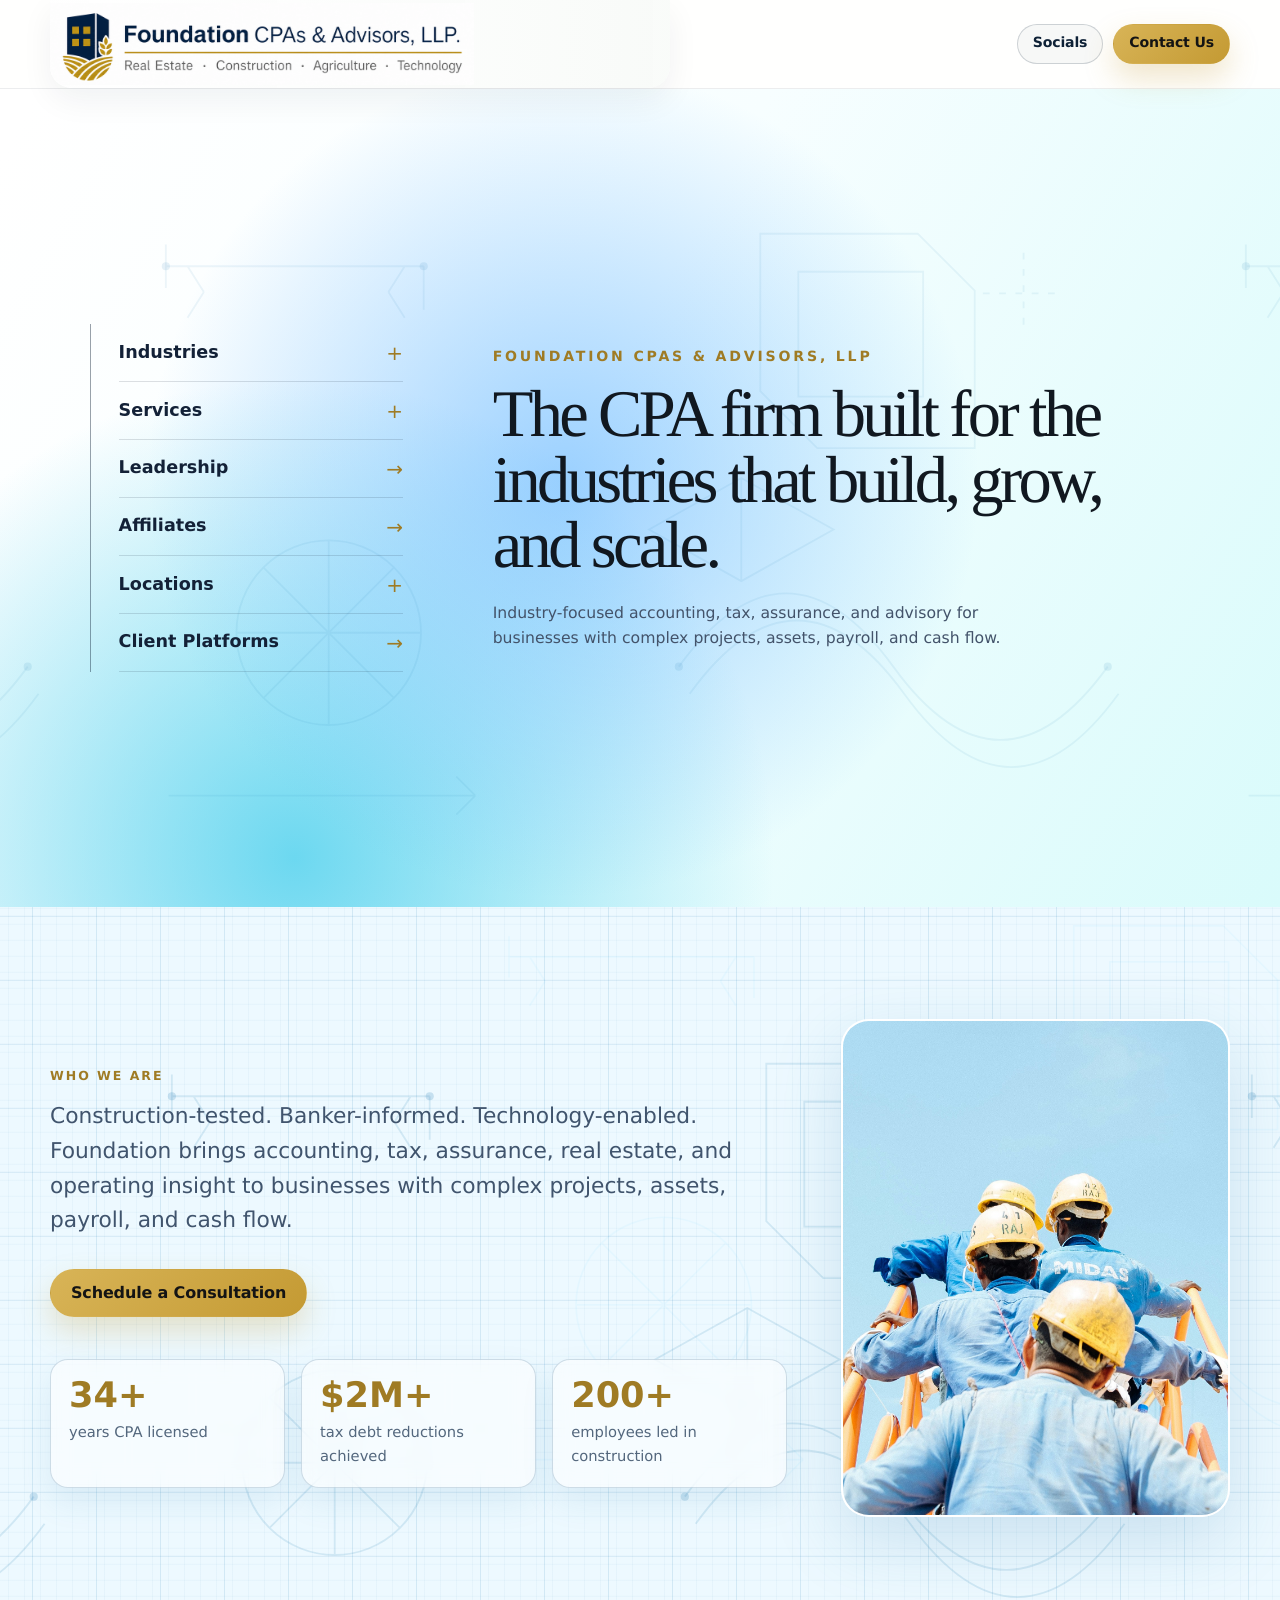
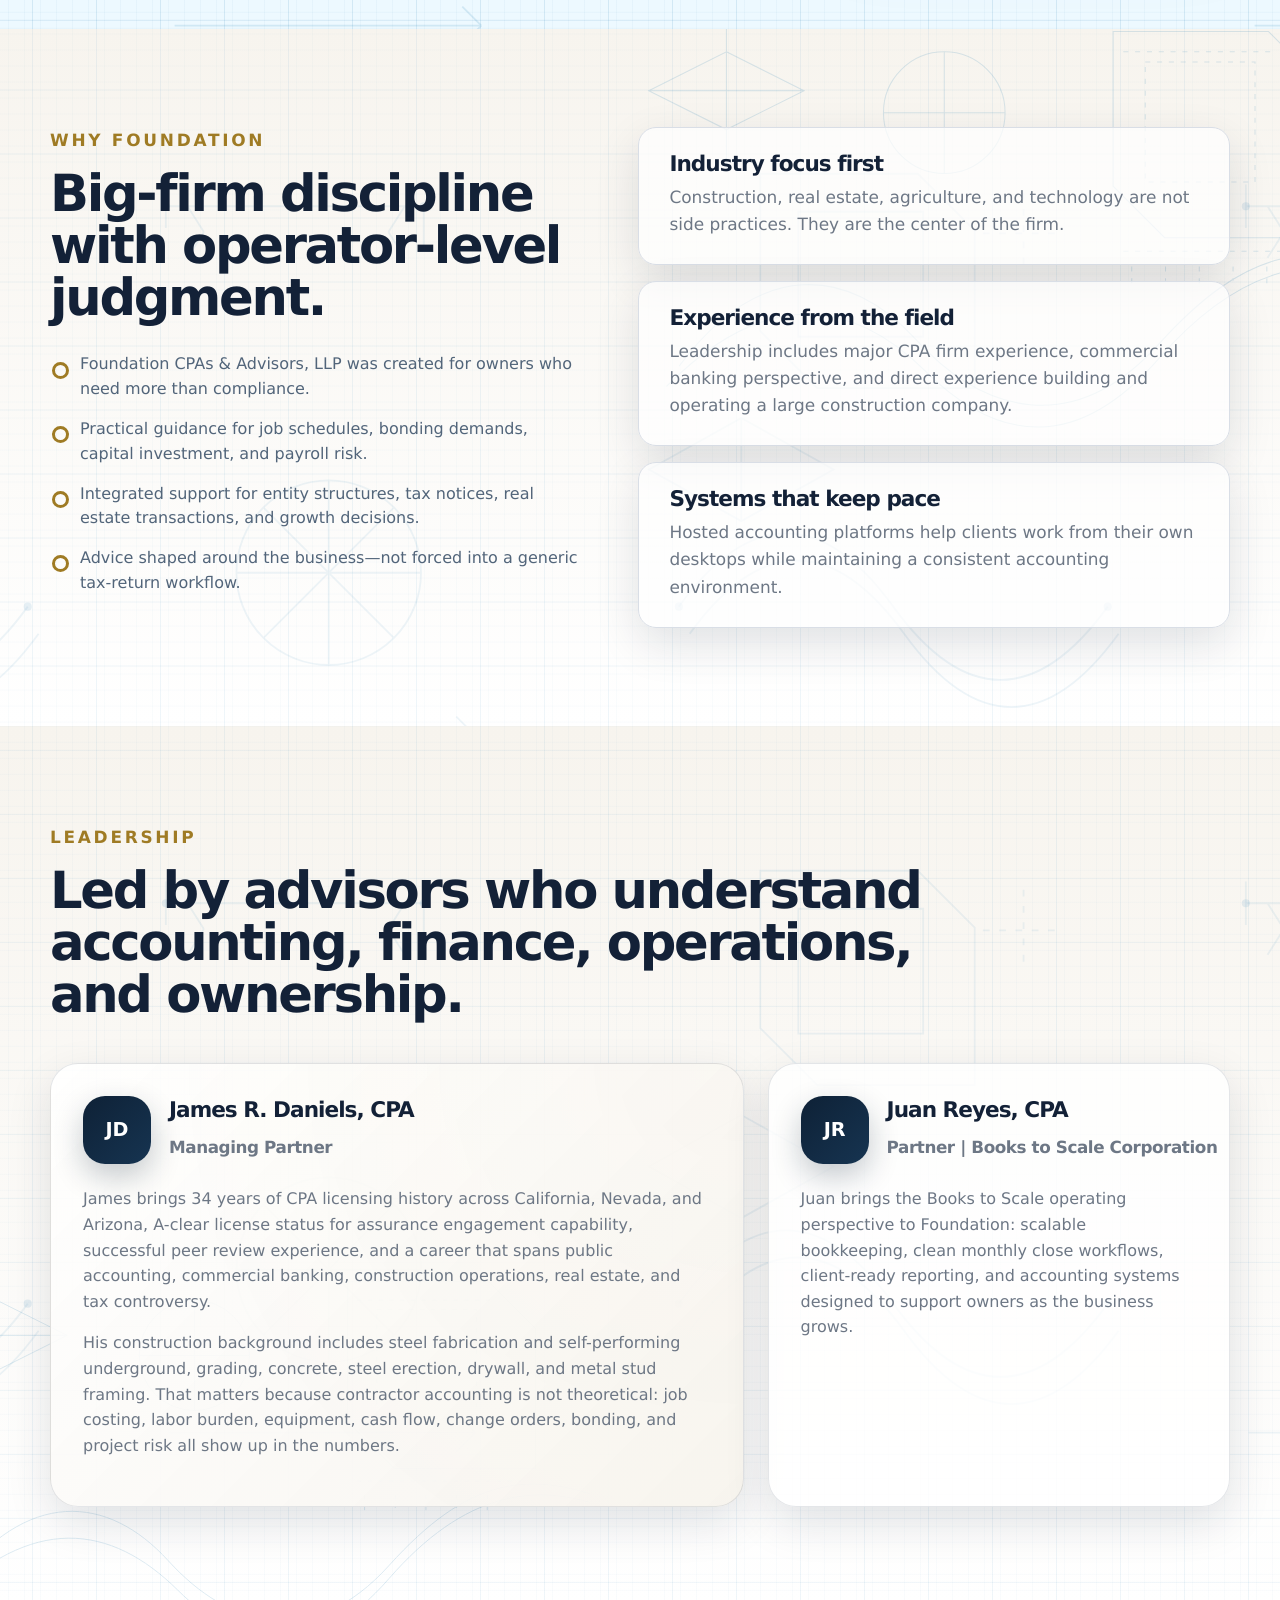
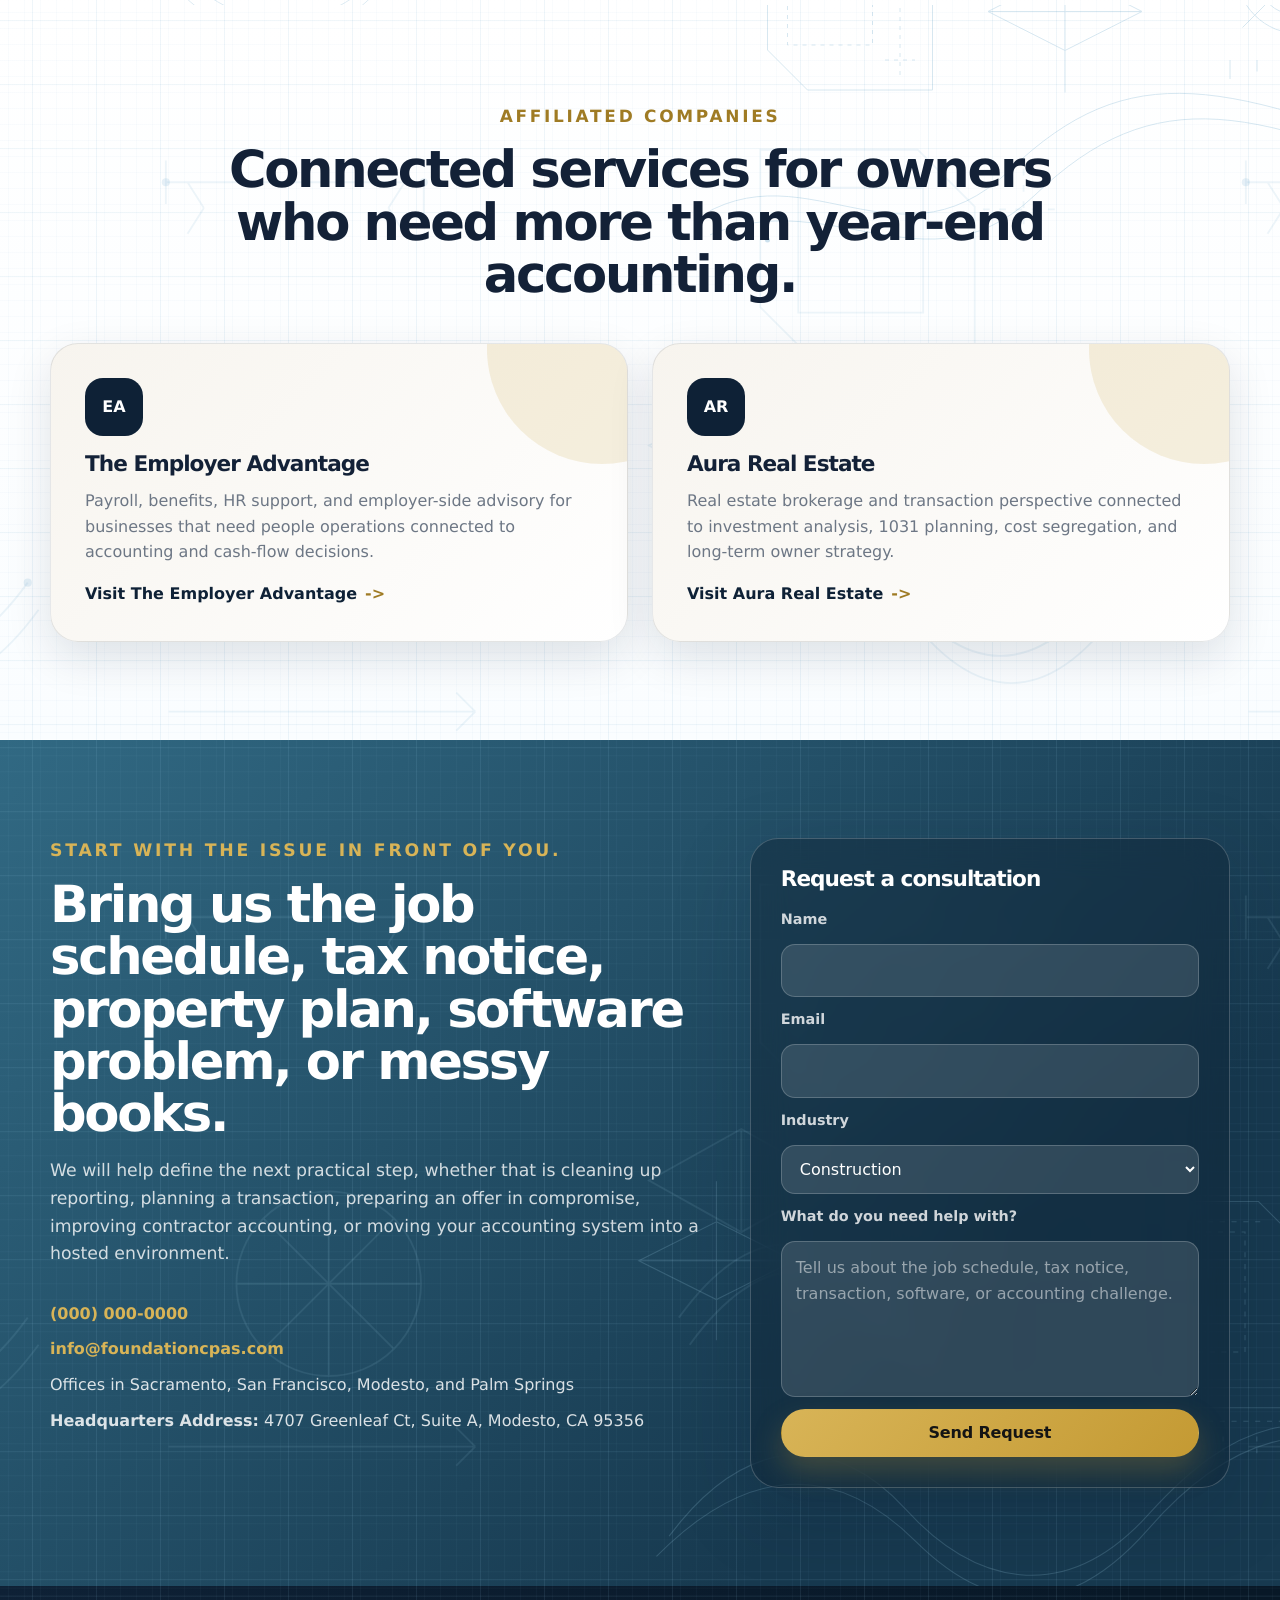
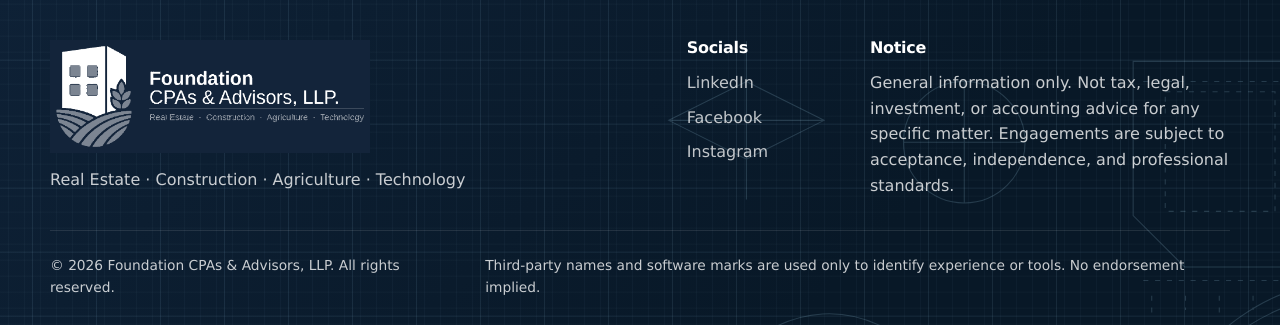
==== index.html @ adc41248 "Add files via upload" ====
<!doctype html>
<html lang="en">
<head>
  <meta charset="utf-8">
  <meta name="viewport" content="width=device-width, initial-scale=1">
  <title>Foundation CPAs &amp; Advisors, LLP | Construction, Real Estate, Agriculture &amp; Technology CPAs</title>
  <meta name="description" content="Foundation CPAs & Advisors, LLP is an industry-focused CPA and advisory firm serving construction contractors, real estate owners, agriculture businesses, and technology companies.">
  <meta name="theme-color" content="#0e2136">

  <meta property="og:title" content="Foundation CPAs & Advisors, LLP">
  <meta property="og:description" content="Industry-focused CPAs for builders, owners, growers, and innovators.">
  <meta property="og:type" content="website">
  <meta property="og:image" content="assets/images/og-foundation-cpas.jpg">
  <meta property="og:url" content="https://REPLACE-WITH-DOMAIN.com">
  <meta name="twitter:card" content="summary_large_image">

  <link rel="icon" href="favicon.png" type="image/png">
  <link rel="apple-touch-icon" href="assets/logos/icon-180.png">
  <link rel="stylesheet" href="styles.css">

  <script type="application/ld+json">
  {
    "@context": "https://schema.org",
    "@type": "AccountingService",
    "name": "Foundation CPAs & Advisors, LLP",
    "url": "https://REPLACE-WITH-DOMAIN.com",
    "logo": "https://REPLACE-WITH-DOMAIN.com/assets/logos/logo-wide.png",
    "description": "Industry-focused CPA, tax, assurance, and advisory firm for construction, real estate, agriculture, and technology clients.",
    "areaServed": ["California", "Nevada", "Arizona"],
    "serviceType": [
      "Construction accounting and advisory",
      "Real estate tax and advisory",
      "Agriculture accounting and tax planning",
      "Technology tax advisory and R&D credit analysis",
      "IRS representation",
      "Sage 100 Contractor hosting",
      "QuickBooks Desktop hosting"
    ]
  }
  </script>
</head>
<body>
  <a class="skip-link" href="#main">Skip to content</a>

  <header class="site-header" data-header>
    <div class="container nav-shell">
      <a class="brand" href="#home" aria-label="Foundation CPAs & Advisors home">
        <img src="assets/logos/foundation-header-banner.png" width="2172" height="420" alt="Foundation CPAs & Advisors, LLP logo">
      </a>

      <div class="nav-actions">
        <a class="btn btn-ghost btn-small" href="#socials">Socials</a>
        <a class="btn btn-gold btn-small" href="#contact">Contact Us</a>
      </div>
    </div>
  </header>

  <aside class="section-rail" data-rail aria-label="Explore Foundation sections">
    <button class="rail-toggle" type="button" data-rail-toggle aria-expanded="false" aria-controls="site-explore-panel">
      <span class="rail-toggle-label">Explore</span>
      <span class="rail-toggle-icon" aria-hidden="true"></span>
    </button>
    <div class="rail-panel" id="site-explore-panel" data-rail-panel hidden>
      <div class="rail-panel-header">
        <button class="rail-close" type="button" data-rail-close aria-label="Close section navigation">&times;</button>
      </div>
      <nav class="rail-nav" aria-label="Foundation sections">
        <button class="rail-item" type="button" aria-expanded="false" aria-controls="rail-industries" data-rail-tree="rail-industries">Industries <b>+</b></button>
        <div class="rail-tree" id="rail-industries" hidden>
          <p>Industry expertise</p>
          <div class="rail-tree-links"><a href="#contact">Construction</a><a href="#contact">Real Estate</a><a href="#contact">Agriculture</a><a href="#contact">Technology</a></div>
        </div>
        <button class="rail-item" type="button" aria-expanded="false" aria-controls="rail-services" data-rail-tree="rail-services">Services <b>+</b></button>
        <div class="rail-tree" id="rail-services" hidden>
          <p>Services</p>
          <div class="rail-tree-links"><a href="#contact">Construction Accounting</a><a href="#contact">Tax Planning &amp; Preparation</a><a href="#contact">IRS Representation</a><a href="#contact">Credits &amp; Incentives</a><a href="#contact">Assurance &amp; Advisory</a><a href="#contact">Forensic Accounting &amp; Litigation Support</a></div>
        </div>
        <a class="rail-item rail-link" href="#leadership">Leadership <b>&rarr;</b></a>
        <a class="rail-item rail-link" href="#affiliates">Affiliates <b>&rarr;</b></a>
        <button class="rail-item" type="button" aria-expanded="false" aria-controls="rail-locations" data-rail-tree="rail-locations">Locations <b>+</b></button>
        <div class="rail-tree" id="rail-locations" hidden>
          <p>Our offices</p>
          <div class="rail-tree-links"><a href="sacramento.html">Sacramento, CA</a><a href="san-francisco.html">San Francisco, CA</a><a href="modesto.html">Modesto, CA</a><a href="palm-springs.html">Palm Springs, CA</a></div>
        </div>
        <a class="rail-item rail-link client-platform-link" href="platform.html">Client Platforms <b>&rarr;</b></a>
      </nav>
    </div>
  </aside>
  <button class="rail-backdrop" type="button" data-rail-backdrop hidden aria-label="Close section navigation"></button>

  <main id="main">
    <section id="home" class="landing-navigation" aria-label="Foundation site navigation">
      <nav class="landing-menu" aria-label="Foundation sections">
        <div class="landing-menu-list">
          <button class="landing-menu-item" type="button" aria-expanded="false" aria-controls="landing-industries" data-landing-tree="landing-industries">Industries <b>+</b></button>
          <button class="landing-menu-item" type="button" aria-expanded="false" aria-controls="landing-services" data-landing-tree="landing-services">Services <b>+</b></button>
          <a class="landing-menu-item" href="#leadership">Leadership <b>&rarr;</b></a>
          <a class="landing-menu-item" href="#affiliates">Affiliates <b>&rarr;</b></a>
          <button class="landing-menu-item" type="button" aria-expanded="false" aria-controls="landing-locations" data-landing-tree="landing-locations">Locations <b>+</b></button>
          <a class="landing-menu-item client-platform-link" href="platform.html">Client Platforms <b>&rarr;</b></a>
        </div>
        <div class="landing-submenu" id="landing-industries" hidden>
          <p>Industry expertise</p>
          <a href="#contact">Construction</a><a href="#contact">Real Estate</a><a href="#contact">Agriculture</a><a href="#contact">Technology</a>
        </div>
        <div class="landing-submenu" id="landing-services" hidden>
          <p>Services</p>
          <a href="#contact">Construction Accounting</a><a href="#contact">Tax Planning &amp; Preparation</a><a href="#contact">IRS Representation</a><a href="#contact">Credits &amp; Incentives</a><a href="#contact">Assurance &amp; Advisory</a><a href="#contact">Forensic Accounting &amp; Litigation Support</a>
        </div>
        <div class="landing-submenu" id="landing-locations" hidden>
          <p>Our offices</p>
          <a href="sacramento.html">Sacramento, CA</a><a href="san-francisco.html">San Francisco, CA</a><a href="modesto.html">Modesto, CA</a><a href="palm-springs.html">Palm Springs, CA</a>
        </div>
      </nav>
      <div class="landing-message">
        <p class="eyebrow dark">Foundation CPAs &amp; Advisors, LLP</p>
        <h1>The CPA firm built for the industries that build, grow, and scale.</h1>
        <p>Industry-focused accounting, tax, assurance, and advisory for businesses with complex projects, assets, payroll, and cash flow.</p>
      </div>
    </section>

    <section class="hero hero-detail section-dark">
      <div class="container hero-grid">
        <div class="hero-copy reveal">
          <p class="eyebrow">Who We Are</p>
          <p class="hero-lede">Construction-tested. Banker-informed. Technology-enabled. Foundation brings accounting, tax, assurance, real estate, and operating insight to businesses with complex projects, assets, payroll, and cash flow.</p>
          <div class="hero-actions">
            <a class="btn btn-gold" href="#contact">Schedule a Consultation</a>
          </div>
          <div class="hero-trust" aria-label="Firm highlights">
            <div><strong>34+</strong><span>years CPA licensed</span></div>
            <div><strong>$2M+</strong><span>tax debt reductions achieved</span></div>
            <div><strong>200+</strong><span>employees led in construction</span></div>
          </div>
        </div>

        <aside class="hero-card hero-image-card reveal" aria-label="Construction team climbing on a job site">
          <img src="assets/images/construction-team-hero.jpg" width="1920" height="1280" alt="Construction workers in hard hats climbing on a job site">
        </aside>
      </div>
    </section>

    <section class="intro section-light">
      <div class="container split intro-split">
        <div class="reveal">
          <p class="eyebrow dark">Why Foundation</p>
          <h2>Big-firm discipline with operator-level judgment.</h2>
          <ul class="foundation-points">
            <li>Foundation CPAs &amp; Advisors, LLP was created for owners who need more than compliance.</li>
            <li>Practical guidance for job schedules, bonding demands, capital investment, and payroll risk.</li>
            <li>Integrated support for entity structures, tax notices, real estate transactions, and growth decisions.</li>
            <li>Advice shaped around the business—not forced into a generic tax-return workflow.</li>
          </ul>
        </div>
        <div class="feature-stack reveal">
          <article>
            <h3>Industry focus first</h3>
            <p>Construction, real estate, agriculture, and technology are not side practices. They are the center of the firm.</p>
          </article>
          <article>
            <h3>Experience from the field</h3>
            <p>Leadership includes major CPA firm experience, commercial banking perspective, and direct experience building and operating a large construction company.</p>
          </article>
          <article>
            <h3>Systems that keep pace</h3>
            <p>Hosted accounting platforms help clients work from their own desktops while maintaining a consistent accounting environment.</p>
          </article>
        </div>
      </div>
    </section>

    <section id="leadership" class="leadership section-light">
      <div class="container">
        <div class="section-heading reveal">
          <p class="eyebrow dark">Leadership</p>
          <h2>Led by advisors who understand accounting, finance, operations, and ownership.</h2>
        </div>

        <div class="leader-grid">
          <article class="leader-card featured reveal">
            <div class="leader-header">
              <div class="leader-avatar">JD</div>
              <div>
                <h3>James R. Daniels, CPA</h3>
                <p>Managing Partner</p>
              </div>
            </div>
            <p>James brings 34 years of CPA licensing history across California, Nevada, and Arizona, A-clear license status for assurance engagement capability, successful peer review experience, and a career that spans public accounting, commercial banking, construction operations, real estate, and tax controversy.</p>
            <p class="leader-detail">His construction background includes steel fabrication and self-performing underground, grading, concrete, steel erection, drywall, and metal stud framing. That matters because contractor accounting is not theoretical: job costing, labor burden, equipment, cash flow, change orders, bonding, and project risk all show up in the numbers.</p>
          </article>

          <article class="leader-card reveal">
            <div class="leader-header">
              <div class="leader-avatar">JR</div>
              <div>
                <h3>Juan Reyes, CPA</h3>
                <p>Partner | Books to Scale Corporation</p>
              </div>
            </div>
            <p>Juan brings the Books to Scale operating perspective to Foundation: scalable bookkeeping, clean monthly close workflows, client-ready reporting, and accounting systems designed to support owners as the business grows.</p>
          </article>
        </div>
      </div>
    </section>

    <section id="affiliates" class="affiliates section-white">
      <div class="container">
        <div class="section-heading centered reveal">
          <p class="eyebrow dark">Affiliated Companies</p>
          <h2>Connected services for owners who need more than year-end accounting.</h2>
        </div>

        <div class="affiliate-grid">
          <article class="affiliate-card reveal">
            <div class="affiliate-mark">EA</div>
            <h3>The Employer Advantage</h3>
            <p>Payroll, benefits, HR support, and employer-side advisory for businesses that need people operations connected to accounting and cash-flow decisions.</p>
            <!-- TODO: replace href with The Employer Advantage website URL. -->
            <a class="text-link" href="#contact" data-replace-url="EMPLOYER_ADVANTAGE_URL">Visit The Employer Advantage</a>
          </article>
          <article class="affiliate-card reveal">
            <div class="affiliate-mark">AR</div>
            <h3>Aura Real Estate</h3>
            <p>Real estate brokerage and transaction perspective connected to investment analysis, 1031 planning, cost segregation, and long-term owner strategy.</p>
            <!-- TODO: replace href with Aura Real Estate website URL. -->
            <a class="text-link" href="#contact" data-replace-url="AURA_REAL_ESTATE_URL">Visit Aura Real Estate</a>
          </article>
        </div>
      </div>
    </section>

    <section id="contact" class="contact section-dark">
      <div class="container contact-grid">
        <div class="contact-copy reveal">
          <p class="eyebrow">Start with the issue in front of you.</p>
          <h2>Bring us the job schedule, tax notice, property plan, software problem, or messy books.</h2>
          <p>We will help define the next practical step, whether that is cleaning up reporting, planning a transaction, preparing an offer in compromise, improving contractor accounting, or moving your accounting system into a hosted environment.</p>
          <div class="contact-methods">
            <a href="tel:+10000000000">(000) 000-0000</a>
            <a href="mailto:info@foundationcpas.com">info@foundationcpas.com</a>
            <span>Offices in Sacramento, San Francisco, Modesto, and Palm Springs</span>
            <span><strong>Headquarters Address:</strong> 4707 Greenleaf Ct, Suite A, Modesto, CA 95356</span>
          </div>
        </div>

        <form class="contact-form reveal" action="mailto:info@foundationcpas.com" method="post" enctype="text/plain">
          <h3>Request a consultation</h3>
          <label for="name">Name</label>
          <input id="name" name="name" type="text" autocomplete="name" required>

          <label for="email">Email</label>
          <input id="email" name="email" type="email" autocomplete="email" required>

          <label for="industry">Industry</label>
          <select id="industry" name="industry">
            <option>Construction</option>
            <option>Real Estate</option>
            <option>Agriculture</option>
            <option>Technology</option>
            <option>IRS Representation</option>
            <option>Hosted Accounting</option>
            <option>Other</option>
          </select>

          <label for="message">What do you need help with?</label>
          <textarea id="message" name="message" rows="5" placeholder="Tell us about the job schedule, tax notice, transaction, software, or accounting challenge."></textarea>

          <button class="btn btn-gold" type="submit">Send Request</button>
        </form>
      </div>
    </section>
  </main>

  <footer class="site-footer">
    <div class="container footer-grid">
      <div>
        <img src="assets/logos/logo-white-on-navy.png" width="1096" height="389" alt="Foundation CPAs & Advisors, LLP logo" class="footer-logo">
        <p>Real Estate · Construction · Agriculture · Technology</p>
      </div>
      <div>
        <h3 id="socials">Socials</h3>
        <!-- Replace these platform placeholders with the firm’s live profile URLs before launch. -->
        <a class="footer-social-link" href="https://www.linkedin.com/" aria-label="Foundation CPAs on LinkedIn">LinkedIn</a>
        <a class="footer-social-link" href="https://www.facebook.com/" aria-label="Foundation CPAs on Facebook">Facebook</a>
        <a class="footer-social-link" href="https://www.instagram.com/" aria-label="Foundation CPAs on Instagram">Instagram</a>
      </div>
      <div>
        <h3>Notice</h3>
        <p>General information only. Not tax, legal, investment, or accounting advice for any specific matter. Engagements are subject to acceptance, independence, and professional standards.</p>
      </div>
    </div>
    <div class="container footer-bottom">
      <p>&copy; <span id="year"></span> Foundation CPAs &amp; Advisors, LLP. All rights reserved.</p>
      <p>Third-party names and software marks are used only to identify experience or tools. No endorsement implied.</p>
    </div>
  </footer>

  <script src="script.js"></script>
</body>
</html>
---- styles.css ----
:root {
  --navy: #0e2136;
  --navy-2: #102941;
  --navy-3: #163451;
  --ink: #132137;
  --text: #2e3b4e;
  --muted: #6d7785;
  --line: #d9dee6;
  --line-dark: rgba(255, 255, 255, 0.16);
  --gold: #c49a33;
  --gold-2: #d8b457;
  --gold-dark: #9f7b24;
  --cream: #f7f4ee;
  --white: #ffffff;
  --shadow: 0 24px 80px rgba(9, 27, 48, 0.18);
  --shadow-soft: 0 16px 45px rgba(9, 27, 48, 0.12);
  --radius-lg: 28px;
  --radius-md: 18px;
  --radius-sm: 12px;
  --container: 1180px;
}

* {
  box-sizing: border-box;
}

html {
  scroll-behavior: smooth;
}

body {
  margin: 0;
  color: var(--text);
  background: var(--cream);
  font-family: Inter, ui-sans-serif, system-ui, -apple-system, BlinkMacSystemFont, "Segoe UI", sans-serif;
  line-height: 1.6;
  text-rendering: geometricPrecision;
}

body.nav-open {
  overflow: hidden;
}

img {
  display: block;
  max-width: 100%;
  height: auto;
}

a {
  color: inherit;
  text-decoration: none;
}

button,
input,
select,
textarea {
  font: inherit;
}

::selection {
  background: rgba(196, 154, 51, 0.28);
}

.container {
  width: min(var(--container), calc(100% - 40px));
  margin-inline: auto;
}

.skip-link {
  position: absolute;
  top: 10px;
  left: 10px;
  z-index: 1000;
  transform: translateY(-160%);
  padding: 10px 14px;
  border-radius: 999px;
  color: var(--navy);
  background: var(--gold-2);
  font-weight: 800;
}

.skip-link:focus {
  transform: translateY(0);
}

:focus-visible {
  outline: 3px solid var(--gold-2);
  outline-offset: 4px;
}

section {
  scroll-margin-top: 96px;
}

.section-white {
  background: var(--white);
}

.section-light {
  background: linear-gradient(180deg, var(--cream), #ffffff);
}

.section-dark,
.section-dark-alt {
  color: var(--white);
  background: var(--navy);
}

.section-dark-alt {
  background:
    radial-gradient(circle at top right, rgba(196, 154, 51, 0.18), transparent 36rem),
    linear-gradient(135deg, var(--navy), #081827 70%);
}

.site-header {
  position: sticky;
  top: 0;
  z-index: 100;
  background: rgba(255, 255, 255, 0.94);
  border-bottom: 1px solid rgba(14, 33, 54, 0.08);
  backdrop-filter: blur(16px);
  transition: box-shadow 0.2s ease, background 0.2s ease;
}

.site-header.is-scrolled {
  box-shadow: 0 10px 30px rgba(10, 28, 50, 0.08);
}

.nav-shell {
  min-height: 88px;
  display: grid;
  grid-template-columns: minmax(340px, 440px) 1fr auto;
  align-items: center;
  gap: 18px;
}

.brand {
  display: inline-flex;
  width: fit-content;
  align-items: center;
  padding: 6px 18px 6px 8px;
  border-radius: 0 0 22px 22px;
  background: linear-gradient(90deg, rgba(255, 255, 255, 0.98), rgba(247, 250, 247, 0.76));
  box-shadow: 0 12px 32px rgba(14, 33, 54, 0.06);
}

.brand img {
  width: min(360px, 25vw);
  max-height: 78px;
  object-fit: contain;
}

.site-nav {
  display: flex;
  align-items: center;
  justify-content: center;
  gap: 24px;
  color: var(--ink);
  font-size: 0.94rem;
  font-weight: 700;
}

.site-nav a {
  position: relative;
  padding: 10px 0;
}

.site-nav a::after {
  content: "";
  position: absolute;
  left: 0;
  right: 0;
  bottom: 3px;
  height: 2px;
  transform: scaleX(0);
  transform-origin: left;
  background: var(--gold);
  transition: transform 0.2s ease;
}

.site-nav a:hover::after,
.site-nav a:focus-visible::after {
  transform: scaleX(1);
}

.nav-actions {
  display: flex;
  align-items: center;
  gap: 10px;
}

.nav-toggle {
  display: none;
  width: 46px;
  height: 46px;
  border: 0;
  border-radius: 14px;
  background: var(--navy);
  cursor: pointer;
}

.nav-toggle span {
  display: block;
  width: 20px;
  height: 2px;
  margin: 5px auto;
  background: var(--white);
  transition: transform 0.2s ease, opacity 0.2s ease;
}

.nav-toggle.is-active span:nth-child(1) {
  transform: translateY(7px) rotate(45deg);
}

.nav-toggle.is-active span:nth-child(2) {
  opacity: 0;
}

.nav-toggle.is-active span:nth-child(3) {
  transform: translateY(-7px) rotate(-45deg);
}

.btn {
  display: inline-flex;
  align-items: center;
  justify-content: center;
  min-height: 48px;
  padding: 13px 20px;
  border: 1px solid transparent;
  border-radius: 999px;
  font-weight: 850;
  letter-spacing: -0.01em;
  line-height: 1.1;
  transition: transform 0.2s ease, box-shadow 0.2s ease, background 0.2s ease, border-color 0.2s ease;
}

.btn:hover {
  transform: translateY(-2px);
}

.btn-small {
  min-height: 40px;
  padding: 10px 15px;
  font-size: 0.88rem;
}

.btn-gold {
  color: #141414;
  background: linear-gradient(135deg, var(--gold-2), var(--gold));
  box-shadow: 0 14px 30px rgba(196, 154, 51, 0.26);
}

.btn-gold:hover {
  box-shadow: 0 18px 38px rgba(196, 154, 51, 0.34);
}

.btn-navy {
  color: var(--white);
  background: var(--navy);
  box-shadow: 0 14px 30px rgba(14, 33, 54, 0.22);
}

.btn-light {
  color: var(--white);
  border-color: rgba(255, 255, 255, 0.35);
  background: rgba(255, 255, 255, 0.08);
}

.btn-light:hover,
.btn-ghost:hover {
  border-color: var(--gold-2);
}

.btn-ghost {
  color: var(--navy);
  border-color: rgba(14, 33, 54, 0.18);
  background: rgba(14, 33, 54, 0.03);
}

.hero {
  position: relative;
  min-height: calc(100vh - 82px);
  display: grid;
  align-items: center;
  overflow: hidden;
  padding: 92px 0;
}

.hero::before {
  content: "";
  position: absolute;
  inset: 0;
  z-index: 1;
  background:
    radial-gradient(circle at 85% 20%, rgba(196, 154, 51, 0.28), transparent 34rem),
    linear-gradient(90deg, rgba(7, 19, 33, 0.94), rgba(9, 24, 42, 0.82) 52%, rgba(9, 24, 42, 0.56));
}

.hero::after {
  content: "";
  position: absolute;
  inset: auto -10% -24% -10%;
  z-index: 1;
  height: 42%;
  background:
    repeating-radial-gradient(ellipse at 20% 140%, rgba(216, 180, 87, 0.55) 0 5px, transparent 6px 36px);
  opacity: 0.38;
  transform: rotate(-4deg);
}

.hero-bg {
  position: absolute;
  inset: 0;
}

.hero-bg img {
  width: 100%;
  height: 100%;
  object-fit: cover;
  filter: saturate(0.8) contrast(1.05);
}

.hero-grid {
  position: relative;
  z-index: 2;
  display: grid;
  grid-template-columns: minmax(0, 1.1fr) minmax(330px, 0.58fr);
  gap: 54px;
  align-items: center;
}

.eyebrow {
  margin: 0 0 14px;
  color: var(--gold-2);
  font-size: 0.78rem;
  font-weight: 900;
  letter-spacing: 0.16em;
  text-transform: uppercase;
}

.eyebrow.dark {
  color: var(--gold-dark);
}

h1,
h2,
h3,
p {
  margin-top: 0;
}

h1,
h2,
h3 {
  color: inherit;
  line-height: 1.02;
  letter-spacing: -0.045em;
}

h1 {
  max-width: 850px;
  margin-bottom: 24px;
  font-size: clamp(3rem, 7vw, 6.8rem);
}

h2 {
  margin-bottom: 18px;
  font-size: clamp(2.1rem, 4vw, 4.3rem);
}

h3 {
  margin-bottom: 12px;
  font-size: 1.35rem;
}

.hero-lede {
  max-width: 760px;
  margin-bottom: 30px;
  color: rgba(255, 255, 255, 0.82);
  font-size: clamp(1.08rem, 1.7vw, 1.38rem);
}

.hero-actions,
.platform-buttons {
  display: flex;
  flex-wrap: wrap;
  gap: 14px;
}

.hero-trust {
  display: grid;
  grid-template-columns: repeat(3, minmax(0, 1fr));
  gap: 16px;
  max-width: 790px;
  margin-top: 42px;
}

.hero-trust div {
  padding: 18px;
  border: 1px solid var(--line-dark);
  border-radius: var(--radius-md);
  background: rgba(255, 255, 255, 0.08);
  backdrop-filter: blur(10px);
}

.hero-trust strong {
  display: block;
  color: var(--gold-2);
  font-size: 2.2rem;
  line-height: 1;
}

.hero-trust span {
  display: block;
  margin-top: 8px;
  color: rgba(255, 255, 255, 0.75);
  font-size: 0.92rem;
}

.hero-card {
  position: relative;
  padding: 30px;
  border: 1px solid rgba(255, 255, 255, 0.2);
  border-radius: var(--radius-lg);
  background: rgba(255, 255, 255, 0.11);
  box-shadow: var(--shadow);
  backdrop-filter: blur(22px);
}

.hero-card.hero-image-card {
  display: block;
  min-height: clamp(430px, 37vw, 610px);
  padding: 10px;
  overflow: hidden;
  border: 2px solid rgba(255, 255, 255, 0.96);
  background: rgba(255, 255, 255, 0.84);
}

.hero-card.hero-image-card::before {
  display: none;
}

.hero-card.hero-image-card img {
  display: block;
  width: 100%;
  height: 100%;
  min-height: inherit;
  border-radius: calc(var(--radius-lg) - 14px);
  object-fit: cover;
  object-position: center 62%;
  transform: scale(1.34);
  transform-origin: center 62%;
}

.hero-card::before {
  content: "";
  position: absolute;
  inset: 14px;
  border: 1px solid rgba(216, 180, 87, 0.18);
  border-radius: calc(var(--radius-lg) - 10px);
  pointer-events: none;
}

.hero-mark {
  width: 124px;
  margin-bottom: 22px;
  border-radius: 24px;
  box-shadow: 0 18px 38px rgba(5, 17, 31, 0.32);
}

.card-kicker {
  color: var(--gold-2);
  font-size: 0.78rem;
  font-weight: 900;
  letter-spacing: 0.14em;
  text-transform: uppercase;
}

.hero-card h2 {
  font-size: clamp(1.6rem, 3vw, 2.45rem);
}

.hero-card p {
  color: rgba(255, 255, 255, 0.8);
}

.check-list {
  display: grid;
  gap: 12px;
  margin: 0;
  padding: 0;
  list-style: none;
}

.check-list li {
  position: relative;
  padding-left: 28px;
}

.check-list li::before {
  content: "";
  position: absolute;
  left: 0;
  top: 0.43em;
  width: 14px;
  height: 14px;
  border-radius: 50%;
  background: var(--gold-2);
  box-shadow: inset 0 0 0 4px var(--navy);
}

.check-list.compact {
  margin-top: 22px;
  color: rgba(255, 255, 255, 0.82);
  font-size: 0.94rem;
}

.intro,
.industries,
.services,
.platform,
.leadership,
.affiliates,
.contact,
.tax-resolution {
  padding: 98px 0;
}

.split {
  display: grid;
  grid-template-columns: minmax(0, 0.9fr) minmax(340px, 1fr);
  gap: 56px;
  align-items: start;
}

.intro h2,
.section-heading h2 {
  color: var(--ink);
}

.intro p,
.section-heading p {
  max-width: 760px;
  color: var(--muted);
  font-size: 1.06rem;
}

.feature-stack {
  display: grid;
  align-content: start;
  grid-auto-rows: max-content;
  gap: 16px;
}

.feature-stack article {
  position: relative;
  min-height: 0;
  padding: 26px 30px;
  border: 1px solid var(--line);
  border-radius: var(--radius-md);
  background: rgba(255, 255, 255, 0.72);
  box-shadow: var(--shadow-soft);
}

.feature-stack article h3 { margin-bottom: 8px; }
.feature-stack article p { margin-bottom: 0; }

.feature-number {
  position: absolute;
  top: 24px;
  left: 24px;
  display: grid;
  width: 42px;
  height: 42px;
  place-items: center;
  border-radius: 14px;
  color: var(--navy);
  background: rgba(196, 154, 51, 0.2);
  font-weight: 900;
}

.feature-stack h3,
.service-card h3,
.industry-card h3,
.leader-card h3,
.affiliate-card h3 {
  color: var(--ink);
}

.section-heading {
  max-width: 900px;
  margin-bottom: 42px;
}

.section-heading.centered {
  margin-inline: auto;
  text-align: center;
}

.section-heading.centered p {
  margin-inline: auto;
}

.industry-grid {
  display: grid;
  grid-template-columns: repeat(2, minmax(0, 1fr));
  gap: 24px;
}

.industry-card {
  overflow: hidden;
  border: 1px solid rgba(14, 33, 54, 0.1);
  border-radius: var(--radius-lg);
  background: var(--white);
  box-shadow: var(--shadow-soft);
}

.industry-card img {
  width: 100%;
  height: 320px;
  object-fit: cover;
}

.industry-content {
  padding: 28px;
}

.pill {
  display: inline-flex;
  margin-bottom: 14px;
  padding: 7px 11px;
  border-radius: 999px;
  color: var(--navy);
  background: rgba(196, 154, 51, 0.16);
  font-size: 0.74rem;
  font-weight: 900;
  letter-spacing: 0.08em;
  text-transform: uppercase;
}

.industry-content p {
  color: var(--muted);
}

.industry-content ul {
  display: grid;
  gap: 8px;
  margin: 20px 0 0;
  padding-left: 18px;
  color: var(--text);
}

.service-grid {
  display: grid;
  grid-template-columns: repeat(3, minmax(0, 1fr));
  gap: 20px;
}

.service-card {
  position: relative;
  min-height: 270px;
  padding: 30px;
  border: 1px solid rgba(14, 33, 54, 0.11);
  border-radius: var(--radius-lg);
  background: rgba(255, 255, 255, 0.78);
  box-shadow: var(--shadow-soft);
  overflow: hidden;
}

.service-card::after {
  content: "";
  position: absolute;
  right: -50px;
  bottom: -60px;
  width: 160px;
  height: 160px;
  border-radius: 50%;
  background: rgba(196, 154, 51, 0.12);
}

.service-card p {
  position: relative;
  z-index: 1;
  color: var(--muted);
}

.service-icon {
  position: relative;
  z-index: 1;
  display: inline-grid;
  min-width: 56px;
  height: 56px;
  margin-bottom: 22px;
  place-items: center;
  border-radius: 18px;
  color: var(--white);
  background: var(--navy);
  font-weight: 900;
  letter-spacing: -0.02em;
}

.tax-split {
  align-items: center;
}

.tax-resolution h2 {
  color: var(--white);
}

.tax-resolution p {
  max-width: 780px;
  color: rgba(255, 255, 255, 0.78);
  font-size: 1.08rem;
}

.fine-print,
.form-note {
  font-size: 0.88rem !important;
  color: rgba(255, 255, 255, 0.62) !important;
}

.resolution-card {
  padding: 32px;
  border: 1px solid rgba(255, 255, 255, 0.17);
  border-radius: var(--radius-lg);
  background: rgba(255, 255, 255, 0.08);
  box-shadow: var(--shadow);
}

.resolution-card h3 {
  color: var(--white);
}

.platform-card {
  display: grid;
  grid-template-columns: minmax(280px, 0.9fr) minmax(0, 1.1fr);
  overflow: hidden;
  border: 1px solid rgba(14, 33, 54, 0.11);
  border-radius: 34px;
  background: var(--white);
  box-shadow: var(--shadow);
}

.platform-image img {
  width: 100%;
  height: 100%;
  min-height: 520px;
  object-fit: cover;
}

.platform-image-meeting img {
  object-position: 18% center;
}

.platform-copy {
  padding: clamp(32px, 6vw, 62px);
}

.platform-copy h2 {
  color: var(--ink);
}

.platform-copy p {
  color: var(--muted);
  font-size: 1.06rem;
}

.platform-notes {
  display: flex;
  flex-wrap: wrap;
  gap: 10px;
  margin-top: 26px;
}

.platform-notes span {
  padding: 10px 13px;
  border-radius: 999px;
  color: var(--navy);
  background: var(--cream);
  font-size: 0.9rem;
  font-weight: 800;
}

.client-platform-link {
  margin-top: 12px;
}

.client-platform-hero {
  position: relative;
  overflow: hidden;
  padding: clamp(88px, 11vw, 150px) 0 clamp(70px, 9vw, 118px);
  background:
    radial-gradient(circle at 30% 26%, rgba(98, 180, 255, 0.46), transparent 27rem),
    radial-gradient(circle at 86% 10%, rgba(42, 198, 233, 0.32), transparent 30rem),
    linear-gradient(120deg, #ffffff 0%, #f6fdff 46%, #dcfbfb 100%);
}

.client-platform-hero::before {
  position: absolute;
  inset: 0;
  background-image: var(--blueprint-marks-light);
  background-size: 1080px 760px;
  background-position: center;
  opacity: 0.32;
  content: "";
  pointer-events: none;
}

.client-platform-grid {
  position: relative;
  z-index: 1;
  display: grid;
  grid-template-columns: minmax(0, 0.92fr) minmax(340px, 0.72fr);
  gap: clamp(34px, 6vw, 80px);
  align-items: center;
}

.client-platform-copy h1 {
  max-width: 860px;
  margin-bottom: 22px;
  color: var(--ink);
  font-size: clamp(2.8rem, 5vw, 5.25rem);
  line-height: 0.98;
  letter-spacing: -0.055em;
}

.client-platform-copy p:not(.eyebrow) {
  max-width: 700px;
  color: #40546d;
  font-size: clamp(1.05rem, 1.45vw, 1.26rem);
}

.client-platform-photo {
  position: relative;
  min-height: clamp(420px, 38vw, 610px);
  padding: 10px;
  overflow: hidden;
  border: 2px solid rgba(255, 255, 255, 0.96);
  border-radius: var(--radius-lg);
  background: rgba(255, 255, 255, 0.84);
  box-shadow: 0 28px 80px rgba(34, 117, 168, 0.2);
}

.client-platform-photo img {
  display: block;
  width: 100%;
  height: 100%;
  min-height: inherit;
  border-radius: calc(var(--radius-lg) - 14px);
  object-fit: cover;
  object-position: 16% center;
}

.platform-specs {
  padding: 98px 0;
}

.platform-spec-grid {
  display: grid;
  grid-template-columns: repeat(4, minmax(0, 1fr));
  gap: 18px;
}

.platform-spec-card {
  min-height: 260px;
  padding: 28px;
  border: 1px solid rgba(14, 33, 54, 0.1);
  border-radius: var(--radius-lg);
  background: rgba(255, 255, 255, 0.76);
  box-shadow: var(--shadow-soft);
}

.platform-spec-card span {
  display: inline-grid;
  width: 42px;
  height: 42px;
  margin-bottom: 20px;
  place-items: center;
  border-radius: 14px;
  color: var(--navy);
  background: rgba(196, 154, 51, 0.2);
  font-weight: 900;
}

.platform-spec-card h3 {
  color: var(--ink);
}

.platform-spec-card p {
  color: var(--muted);
}

.platform-flow {
  padding: 98px 0;
}

.platform-flow-card {
  display: grid;
  grid-template-columns: minmax(0, 0.82fr) minmax(320px, 0.68fr);
  gap: clamp(32px, 6vw, 84px);
  align-items: start;
  padding: clamp(34px, 6vw, 70px);
  border: 1px solid rgba(14, 33, 54, 0.11);
  border-radius: 34px;
  background: rgba(255, 255, 255, 0.78);
  box-shadow: var(--shadow);
}

.platform-flow-card h2 {
  color: var(--ink);
}

.platform-flow-card p,
.platform-flow-card span {
  color: var(--muted);
}

.platform-flow-card ol {
  display: grid;
  gap: 16px;
  margin: 0;
  padding: 0;
  list-style: none;
}

.platform-flow-card li {
  display: grid;
  gap: 4px;
  padding: 18px 20px;
  border: 1px solid rgba(14, 33, 54, 0.1);
  border-radius: var(--radius-md);
  background: rgba(247, 250, 247, 0.72);
}

.platform-flow-card strong {
  color: var(--ink);
}

.leader-grid {
  display: grid;
  grid-template-columns: minmax(0, 1.2fr) minmax(390px, 0.8fr);
  gap: 24px;
}

.leader-header > div:last-child > p {
  white-space: nowrap;
  font-size: 1.05rem;
  letter-spacing: -0.025em;
}

.leader-card {
  padding: 32px;
  border: 1px solid rgba(14, 33, 54, 0.11);
  border-radius: var(--radius-lg);
  background: rgba(255, 255, 255, 0.8);
  box-shadow: var(--shadow-soft);
}

.leader-card.featured {
  background:
    linear-gradient(135deg, rgba(255, 255, 255, 0.88), rgba(247, 244, 238, 0.94)),
    radial-gradient(circle at top right, rgba(196, 154, 51, 0.2), transparent 38rem);
}

.leader-header {
  display: flex;
  gap: 18px;
  align-items: center;
  margin-bottom: 22px;
}

.leader-header p {
  margin: 0;
  color: var(--gold-dark);
  font-weight: 900;
}

.leader-avatar {
  display: grid;
  width: 68px;
  height: 68px;
  flex: 0 0 auto;
  place-items: center;
  border-radius: 22px;
  color: var(--white);
  background: linear-gradient(135deg, var(--navy), var(--navy-3));
  box-shadow: 0 12px 30px rgba(14, 33, 54, 0.24);
  font-size: 1.2rem;
  font-weight: 900;
}

.leader-card p {
  color: var(--muted);
}

.leader-points {
  display: flex;
  flex-wrap: wrap;
  gap: 10px;
  margin: 24px 0;
}

.leader-points span {
  padding: 9px 12px;
  border-radius: 999px;
  color: var(--navy);
  background: rgba(196, 154, 51, 0.14);
  font-size: 0.86rem;
  font-weight: 800;
}

.leader-points.simple span {
  background: var(--cream);
}

.leader-detail {
  padding-top: 0;
  border-top: 0;
}

.affiliate-grid {
  display: grid;
  grid-template-columns: repeat(2, minmax(0, 1fr));
  gap: 24px;
}

.affiliate-card {
  position: relative;
  padding: 34px;
  border: 1px solid rgba(14, 33, 54, 0.1);
  border-radius: var(--radius-lg);
  background: linear-gradient(135deg, var(--cream), #fff);
  box-shadow: var(--shadow-soft);
  overflow: hidden;
}

.affiliate-card::after {
  content: "";
  position: absolute;
  top: -110px;
  right: -90px;
  width: 230px;
  height: 230px;
  border-radius: 50%;
  background: rgba(196, 154, 51, 0.15);
}

.affiliate-mark {
  position: relative;
  z-index: 1;
  display: grid;
  width: 58px;
  height: 58px;
  margin-bottom: 18px;
  place-items: center;
  border-radius: 18px;
  color: var(--white);
  background: var(--navy);
  font-weight: 900;
}

.affiliate-card p,
.affiliate-card h3,
.affiliate-card a {
  position: relative;
  z-index: 1;
}

.affiliate-card p {
  color: var(--muted);
}

.text-link {
  display: inline-flex;
  align-items: center;
  gap: 8px;
  color: var(--navy);
  font-weight: 900;
}

.text-link::after {
  content: "->";
  color: var(--gold-dark);
}

.contact {
  position: relative;
  overflow: hidden;
  background:
    radial-gradient(circle at 10% 20%, rgba(196, 154, 51, 0.24), transparent 30rem),
    linear-gradient(135deg, var(--navy), #081827 70%);
}

.contact::after {
  content: "";
  position: absolute;
  inset: auto -10% -24% -10%;
  height: 44%;
  background: repeating-radial-gradient(ellipse at 20% 140%, rgba(216, 180, 87, 0.45) 0 5px, transparent 6px 34px);
  opacity: 0.26;
}

.contact-grid {
  position: relative;
  z-index: 1;
  display: grid;
  grid-template-columns: minmax(0, 0.95fr) minmax(360px, 0.7fr);
  gap: 48px;
  align-items: start;
}

.contact-copy h2 {
  color: var(--white);
}

.contact-copy p {
  max-width: 700px;
  color: rgba(255, 255, 255, 0.78);
  font-size: 1.08rem;
}

.contact-methods {
  display: grid;
  gap: 10px;
  margin-top: 32px;
  color: rgba(255, 255, 255, 0.83);
}

.contact-methods a {
  width: max-content;
  color: var(--gold-2);
  font-weight: 900;
}

.contact-form {
  display: grid;
  gap: 12px;
  padding: 30px;
  border: 1px solid rgba(255, 255, 255, 0.16);
  border-radius: var(--radius-lg);
  background: rgba(255, 255, 255, 0.1);
  box-shadow: var(--shadow);
  backdrop-filter: blur(18px);
}

.contact-form h3 {
  margin-bottom: 6px;
  color: var(--white);
}

.contact-form label {
  color: rgba(255, 255, 255, 0.78);
  font-size: 0.9rem;
  font-weight: 800;
}

.contact-form input,
.contact-form select,
.contact-form textarea {
  width: 100%;
  border: 1px solid rgba(255, 255, 255, 0.18);
  border-radius: 14px;
  padding: 13px 14px;
  color: var(--white);
  background: rgba(255, 255, 255, 0.1);
}

.contact-form select option {
  color: var(--ink);
}

.contact-form textarea {
  resize: vertical;
}

.contact-form input::placeholder,
.contact-form textarea::placeholder {
  color: rgba(255, 255, 255, 0.44);
}

.site-footer {
  color: rgba(255, 255, 255, 0.72);
  background-color: #081827;
  background-image:
    var(--blueprint-detail-dark),
    var(--blueprint-grid-dark),
    linear-gradient(135deg, var(--navy), #081827 70%);
  background-size: 760px auto, 64px 64px, 64px 64px, 16px 16px, 16px 16px, auto;
  background-repeat: no-repeat, repeat, repeat, repeat, repeat, no-repeat;
  background-position: right -120px bottom -180px, center, center, center, center, center;
  padding: 54px 0 26px;
}

.footer-grid {
  display: grid;
  grid-template-columns: 1.25fr 0.55fr 0.65fr 1fr;
  gap: 36px;
  padding-bottom: 32px;
  border-bottom: 1px solid rgba(255, 255, 255, 0.1);
}

.footer-logo {
  width: min(320px, 100%);
  margin-bottom: 14px;
}

.site-footer h3 {
  margin-bottom: 14px;
  color: var(--white);
  font-size: 1rem;
  letter-spacing: -0.02em;
}

.site-footer a {
  display: block;
  margin-bottom: 9px;
  color: rgba(255, 255, 255, 0.75);
  transition: color 0.2s ease;
}

.site-footer a:hover,
.site-footer a:focus-visible {
  color: var(--gold-2);
}

.site-footer p {
  margin-bottom: 0;
}

.footer-bottom {
  display: flex;
  justify-content: space-between;
  gap: 24px;
  padding-top: 24px;
  font-size: 0.86rem;
}

.reveal {
  opacity: 0;
  transform: translateY(22px);
  transition: opacity 0.65s ease, transform 0.65s ease;
}

.reveal.is-visible {
  opacity: 1;
  transform: translateY(0);
}

@media (prefers-reduced-motion: reduce) {
  html {
    scroll-behavior: auto;
  }

  *,
  *::before,
  *::after {
    transition-duration: 0.001ms !important;
    animation-duration: 0.001ms !important;
    animation-iteration-count: 1 !important;
  }

  .reveal {
    opacity: 1;
    transform: none;
  }
}

@media (max-width: 1120px) {
  .nav-shell {
    grid-template-columns: 210px auto auto;
  }

  .brand img {
    width: 210px;
  }

  .site-nav {
    gap: 16px;
    font-size: 0.88rem;
  }

  .nav-actions .btn-ghost {
    display: none;
  }

  .hero-grid,
  .split,
  .platform-card,
  .client-platform-grid,
  .platform-flow-card,
  .leader-grid,
  .contact-grid,
  .footer-grid {
    grid-template-columns: 1fr;
  }

  .hero {
    min-height: auto;
  }

  .hero-card {
    max-width: 680px;
  }

  .platform-image img {
    min-height: 360px;
  }

  .client-platform-photo {
    min-height: 440px;
  }

  .platform-spec-grid {
    grid-template-columns: repeat(2, minmax(0, 1fr));
  }

  .footer-bottom {
    flex-direction: column;
  }
}

@media (max-width: 860px) {
  .nav-shell {
    min-height: 72px;
    grid-template-columns: 1fr auto;
  }

  .brand img {
    width: 230px;
  }

  .nav-toggle {
    display: block;
  }

  .site-nav {
    position: fixed;
    top: 72px;
    left: 0;
    right: 0;
    bottom: 0;
    display: flex;
    flex-direction: column;
    justify-content: flex-start;
    align-items: stretch;
    gap: 0;
    padding: 24px 24px 140px;
    overflow-y: auto;
    transform: translateX(100%);
    background: var(--white);
    transition: transform 0.24s ease;
  }

  .site-nav.is-open {
    transform: translateX(0);
  }

  .site-nav a {
    padding: 17px 0;
    border-bottom: 1px solid rgba(14, 33, 54, 0.09);
    font-size: 1.2rem;
  }

  .nav-actions {
    position: fixed;
    left: 24px;
    right: 24px;
    bottom: 24px;
    z-index: 120;
    display: none;
    grid-template-columns: 1fr;
    padding: 16px;
    border-radius: 22px;
    background: var(--white);
    box-shadow: var(--shadow);
  }

  .nav-actions.is-open {
    display: grid;
  }

  .nav-actions .btn-ghost {
    display: inline-flex;
  }

  .hero {
    padding: 76px 0;
  }

  .hero-grid {
    gap: 34px;
  }

  .hero-trust,
  .industry-grid,
  .service-grid,
  .platform-spec-grid,
  .affiliate-grid {
    grid-template-columns: 1fr;
  }

  .intro,
  .industries,
  .services,
  .platform,
  .leadership,
  .affiliates,
  .contact,
  .tax-resolution {
    padding: 72px 0;
  }

  .industry-card img {
    height: 260px;
  }

  .service-card {
    min-height: auto;
  }
}

@media (max-width: 560px) {
  .container {
    width: min(100% - 28px, var(--container));
  }

  .brand img {
    width: 190px;
  }

  h1 {
    font-size: clamp(2.55rem, 16vw, 4rem);
  }

  h2 {
    font-size: clamp(2rem, 11vw, 3.05rem);
  }

  .hero-actions,
  .platform-buttons {
    flex-direction: column;
  }

  .hero-actions .btn,
  .platform-buttons .btn,
  .contact-form .btn {
    width: 100%;
  }

  .hero-trust div,
  .hero-card,
  .industry-content,
  .service-card,
  .resolution-card,
  .leader-card,
  .affiliate-card,
  .contact-form {
    padding: 22px;
  }

  .feature-stack article {
    padding: 22px;
  }

  .feature-number {
    position: static;
    margin-bottom: 16px;
  }

  .platform-card {
    border-radius: 24px;
  }

  .platform-copy {
    padding: 26px;
  }

  .platform-image img {
    min-height: 260px;
  }

  .client-platform-copy h1 {
    font-size: clamp(2.65rem, 11vw, 4.25rem);
  }

  .client-platform-photo {
    min-height: 360px;
  }

  .platform-flow-card {
    padding: 30px;
  }

  .contact-grid {
    gap: 30px;
  }
}

/* Primary navigation redesign: a compact utility header plus a left explore rail. */
.nav-shell {
  grid-template-columns: minmax(340px, 440px) 1fr auto;
}

.site-header .nav-actions {
  grid-column: 3;
}

.section-rail {
  position: fixed;
  top: calc(50% - 86px);
  left: 0;
  z-index: 120;
  display: flex;
  align-items: center;
}

.rail-toggle {
  display: grid;
  gap: 20px;
  align-content: center;
  justify-items: center;
  width: 54px;
  height: 172px;
  padding: 15px 12px;
  border: 0;
  color: var(--white);
  background: var(--navy);
  box-shadow: 10px 12px 30px rgba(8, 24, 39, 0.18);
  cursor: pointer;
  transition: width 0.2s ease, background 0.2s ease, box-shadow 0.2s ease;
}

.rail-toggle:hover,
.section-rail.is-open .rail-toggle {
  width: 62px;
  background: var(--gold-dark);
}

.rail-toggle-label {
  display: block;
  font-size: 0.66rem;
  font-weight: 900;
  letter-spacing: 0.1em;
  line-height: 1;
  text-align: center;
  text-transform: uppercase;
  writing-mode: vertical-rl;
  transform: rotate(180deg);
}

.rail-toggle-icon,
.rail-toggle-icon::before,
.rail-toggle-icon::after {
  display: block;
  width: 22px;
  height: 2px;
  background: currentColor;
  content: "";
}

.rail-toggle-icon { position: relative; }
.rail-toggle-icon::before { position: absolute; top: -7px; left: 0; }
.rail-toggle-icon::after { position: absolute; top: 7px; left: 0; }

.rail-ticks {
  display: grid;
  gap: 14px;
  padding: 0 10px;
}

.rail-ticks span {
  width: 16px;
  height: 1px;
  background: rgba(255, 255, 255, 0.82);
}

.rail-panel {
  position: fixed;
  z-index: 121;
  inset: 18px auto 18px 18px;
  width: min(760px, calc(100vw - 36px));
  min-height: auto;
  overflow: auto;
  color: var(--ink);
  border: 1px solid rgba(255, 255, 255, 0.74);
  border-radius: 34px;
  background:
    radial-gradient(circle at 18% 18%, rgba(112, 194, 255, 0.38), transparent 24rem),
    radial-gradient(circle at 86% 88%, rgba(42, 198, 233, 0.28), transparent 28rem),
    linear-gradient(135deg, rgba(255, 255, 255, 0.92), rgba(222, 248, 255, 0.84));
  box-shadow: 24px 28px 80px rgba(20, 87, 124, 0.24);
  backdrop-filter: blur(24px);
  opacity: 0;
  transform: translateX(-40px);
  transition: opacity 0.25s ease, transform 0.25s ease;
}

.rail-panel::before {
  position: absolute;
  inset: 0;
  z-index: -1;
  border-radius: inherit;
  background-image: var(--blueprint-marks-light);
  background-size: 760px 540px;
  background-position: center;
  opacity: 0.2;
  content: "";
  pointer-events: none;
}

.rail-panel.is-open {
  opacity: 1;
  transform: translateX(0);
}

.rail-panel-header {
  display: flex;
  align-items: flex-start;
  justify-content: space-between;
  padding: 28px 34px;
  border-bottom: 1px solid rgba(14, 33, 54, 0.12);
}

.rail-panel-header img {
  width: 240px;
  padding: 12px;
  border-radius: 20px;
  background: rgba(14, 33, 54, 0.94);
  box-shadow: 0 18px 40px rgba(8, 24, 39, 0.18);
}

.rail-close {
  width: 42px;
  height: 42px;
  border: 1px solid rgba(14, 33, 54, 0.18);
  border-radius: 50%;
  color: var(--ink);
  background: rgba(255, 255, 255, 0.46);
  font-size: 2rem;
  line-height: 1;
  cursor: pointer;
  box-shadow: 0 12px 26px rgba(14, 33, 54, 0.08);
}

.rail-nav { padding: 26px 34px 48px; }

.rail-item {
  display: grid;
  grid-template-columns: 1fr auto;
  width: 100%;
  align-items: center;
  gap: 10px;
  padding: 16px 0;
  border: 0;
  border-bottom: 1px solid rgba(14, 33, 54, 0.12);
  color: var(--ink);
  background: transparent;
  font: inherit;
  font-size: clamp(1.2rem, 2.3vw, 1.75rem);
  font-weight: 800;
  text-align: left;
  cursor: pointer;
}

.rail-item b { color: var(--gold-2); font-size: 1.35em; font-weight: 400; }
.rail-item.is-active { color: var(--gold-2); }
.rail-link { transition: color 0.2s ease, padding-left 0.2s ease; }
.rail-link:hover { padding-left: 8px; color: var(--gold-2); }

.rail-tree {
  margin: 0 0 8px 40px;
  padding: 10px 0 22px;
}

.rail-tree p { margin: 0 0 16px; color: #54687d; font-size: 0.92rem; }

.rail-tree-links {
  display: grid;
  grid-template-columns: repeat(2, minmax(0, 1fr));
  gap: 9px 28px;
}

.rail-tree-links a {
  color: var(--ink);
  font-size: 1.05rem;
  font-weight: 700;
  transition: color 0.2s ease, transform 0.2s ease;
}

.rail-tree-links a::before { margin-right: 8px; color: var(--gold-2); content: "↗"; }
.rail-tree-links a:hover { color: var(--gold-2); transform: translateX(4px); }

body.nav-open::after {
  content: none;
}

body.nav-open .section-rail { z-index: 121; }

.rail-backdrop {
  position: fixed;
  z-index: 110;
  inset: 0;
  width: 100%;
  height: 100%;
  border: 0;
  background: rgba(4, 14, 24, 0.34);
  backdrop-filter: blur(4px);
  cursor: pointer;
}

@media (max-width: 860px) {
  .site-header .nav-shell { display: flex; min-height: 70px; justify-content: space-between; }
  .site-header .brand img { width: 188px; }
  .section-rail { top: auto; bottom: 24px; }
  .rail-toggle { width: 52px; height: 52px; border-radius: 0 14px 14px 0; }
  .rail-toggle-label, .rail-ticks { display: none; }
  .rail-toggle-icon { margin: auto; }
  .rail-toggle:hover, .section-rail.is-open .rail-toggle { width: 58px; }
  .rail-panel { width: min(720px, 100vw); }
}

@media (max-width: 560px) {
  .site-header .brand img { width: 155px; }
  .site-header .nav-actions { gap: 6px; }
  .site-header .btn-small { min-height: 34px; padding: 8px 10px; font-size: 0.72rem; }
  .rail-panel-header, .rail-nav { padding-left: 22px; padding-right: 22px; }
  .rail-panel-header img { width: 190px; }
  .rail-tree { margin-left: 0; }
  .rail-tree-links { grid-template-columns: 1fr; }
}

/* A lighter, blueprint-inspired opening canvas. */
.hero.section-dark {
  color: var(--ink);
  background: #edf9ff;
}

.hero::before {
  z-index: 0;
  background:
    radial-gradient(circle at 54% 40%, rgba(50, 201, 235, 0.48), transparent 27rem),
    radial-gradient(circle at 17% 92%, rgba(154, 185, 255, 0.38), transparent 30rem),
    linear-gradient(rgba(22, 91, 146, 0.075) 1px, transparent 1px),
    linear-gradient(90deg, rgba(22, 91, 146, 0.075) 1px, transparent 1px),
    linear-gradient(rgba(22, 91, 146, 0.035) 1px, transparent 1px),
    linear-gradient(90deg, rgba(22, 91, 146, 0.035) 1px, transparent 1px),
    linear-gradient(135deg, #fbfeff 0%, #e8f8ff 48%, #d9f6fc 100%);
  background-size: auto, auto, 72px 72px, 72px 72px, 18px 18px, 18px 18px, auto;
}

.hero::after {
  z-index: 0;
  inset: auto -10% -30% 26%;
  height: 64%;
  background:
    repeating-radial-gradient(ellipse at 30% 130%, rgba(18, 103, 165, 0.2) 0 2px, transparent 3px 31px);
  opacity: 0.62;
}

.hero .eyebrow { color: var(--gold-dark); }
.hero .hero-lede { color: #40546d; }
.hero .btn-light { color: var(--navy); border-color: rgba(14, 33, 54, 0.25); background: rgba(255, 255, 255, 0.62); }

.hero-trust div {
  border-color: rgba(14, 72, 116, 0.18);
  background: rgba(255, 255, 255, 0.56);
  box-shadow: 0 14px 32px rgba(34, 117, 168, 0.1);
}

.hero-trust strong { color: var(--gold-dark); }
.hero-trust span { color: #53677d; }

.hero-card {
  border-color: rgba(14, 72, 116, 0.19);
  background: rgba(255, 255, 255, 0.62);
  box-shadow: 0 24px 70px rgba(34, 117, 168, 0.18);
}

.hero-card::before { border-color: rgba(14, 72, 116, 0.12); }
.hero-card p { color: #53677d; }
.hero-card .card-kicker { color: var(--gold-dark); }

/* Keep the site map conspicuously in view on larger screens. */
.section-rail {
  top: 118px;
  left: 0;
  align-items: flex-start;
  transform: none;
}

.rail-toggle {
  width: 64px;
  height: 208px;
  border-radius: 0 14px 14px 0;
  background: var(--navy);
}

.rail-toggle:hover,
.section-rail.is-open .rail-toggle { width: 70px; background: var(--navy-3); }

.rail-ticks {
  display: grid;
  gap: 0;
  padding: 10px 0;
  border: 1px solid rgba(14, 33, 54, 0.14);
  border-left: 0;
  border-radius: 0 14px 14px 0;
  background: rgba(255, 255, 255, 0.92);
  box-shadow: 12px 18px 42px rgba(20, 81, 125, 0.13);
  backdrop-filter: blur(12px);
}

.rail-ticks a,
.rail-ticks button {
  display: grid;
  grid-template-columns: 22px 1fr;
  width: 168px;
  gap: 7px;
  padding: 7px 13px;
  border: 0;
  color: var(--navy);
  background: transparent;
  font: inherit;
  font-size: 0.67rem;
  font-weight: 850;
  line-height: 1.15;
  text-align: left;
  cursor: pointer;
  transition: color 0.18s ease, background 0.18s ease, padding-left 0.18s ease;
}

.rail-ticks a span,
.rail-ticks button span { color: var(--gold-dark); font-size: 0.55rem; letter-spacing: 0.07em; }
.rail-ticks a:hover,
.rail-ticks button:hover { padding-left: 18px; color: var(--gold-dark); background: rgba(196, 154, 51, 0.09); }

.footer-grid { grid-template-columns: 1.25fr 0.65fr 1fr; }

@media (max-width: 860px) {
  .section-rail { top: auto; bottom: 24px; }
  .rail-ticks { display: none; }
  .rail-toggle { width: 52px; height: 52px; }
  .rail-toggle:hover, .section-rail.is-open .rail-toggle { width: 58px; }
  .hero { min-height: auto; }
}

/* Blueprint motif: drafting marks and construction geometry, never a square grid. */
:root {
  --blueprint-light: url("data:image/svg+xml,%3Csvg xmlns='http://www.w3.org/2000/svg' viewBox='0 0 1440 900'%3E%3Cg fill='none' stroke='%230c6fa8' stroke-width='2' opacity='.16'%3E%3Cpath d='M-80 710 C160 480 360 800 600 570 S1030 390 1510 580'/%3E%3Cpath d='M-100 760 C190 530 410 850 650 620 S1090 440 1540 640'/%3E%3Ccircle cx='1180' cy='170' r='128'/%3E%3Ccircle cx='1180' cy='170' r='92'/%3E%3Cpath d='M1020 170h320M1180 10v320M1065 55l230 230M1295 55l-230 230'/%3E%3Cpath d='M1040 350v38m54-38v23m54-23v38m54-38v23m54-23v38'/%3E%3Cpath d='M115 160h250l80 80v170H195l-80-80z'/%3E%3Cpath d='M155 190h170v130H155zM380 210v170M350 235h60M350 350h60' stroke-dasharray='8 10'/%3E%3Cpath d='M710 175l154 78-154 78-154-78zM556 253h308M710 90v325'/%3E%3C/g%3E%3Cg fill='%230c6fa8' opacity='.2'%3E%3Ccircle cx='115' cy='710' r='5'/%3E%3Ccircle cx='600' cy='570' r='5'/%3E%3Ccircle cx='1180' cy='170' r='5'/%3E%3C/g%3E%3C/svg%3E");
  --blueprint-dark: url("data:image/svg+xml,%3Csvg xmlns='http://www.w3.org/2000/svg' viewBox='0 0 1440 900'%3E%3Cg fill='none' stroke='%23b6e9ff' stroke-width='2' opacity='.19'%3E%3Cpath d='M-80 710 C160 480 360 800 600 570 S1030 390 1510 580'/%3E%3Cpath d='M-100 760 C190 530 410 850 650 620 S1090 440 1540 640'/%3E%3Ccircle cx='1180' cy='170' r='128'/%3E%3Ccircle cx='1180' cy='170' r='92'/%3E%3Cpath d='M1020 170h320M1180 10v320M1065 55l230 230M1295 55l-230 230'/%3E%3Cpath d='M115 160h250l80 80v170H195l-80-80z'/%3E%3Cpath d='M155 190h170v130H155zM380 210v170M350 235h60M350 350h60' stroke-dasharray='8 10'/%3E%3Cpath d='M710 175l154 78-154 78-154-78zM556 253h308M710 90v325'/%3E%3C/g%3E%3C/svg%3E");
  --blueprint-detail-light: url("data:image/svg+xml,%3Csvg xmlns='http://www.w3.org/2000/svg' viewBox='0 0 900 600'%3E%3Cg fill='none' stroke='%230c6fa8' stroke-width='1.25' opacity='.14'%3E%3Cpath d='M70 470C165 343 271 351 350 438s187 118 288 6 181-130 300-79'/%3E%3Cpath d='M55 494c117-118 220-104 307-18s180 95 276-15 193-134 302-84'/%3E%3Cpath d='M584 74h184l61 61v183H645l-61-61z'/%3E%3Cpath d='M622 110h130v142H622zM596 98h182M596 334h214M606 352v28m40-28v17m40-17v28m40-28v17m40-17v28' stroke-dasharray='6 8'/%3E%3Cpath d='M126 98l92 46-92 46-92-46zM34 144h184M126 50v188'/%3E%3Ccircle cx='384' cy='170' r='72'/%3E%3Cpath d='M312 170h144M384 98v144'/%3E%3C/g%3E%3C/svg%3E");
  --blueprint-detail-dark: url("data:image/svg+xml,%3Csvg xmlns='http://www.w3.org/2000/svg' viewBox='0 0 900 600'%3E%3Cg fill='none' stroke='%23b6e9ff' stroke-width='1.25' opacity='.17'%3E%3Cpath d='M70 470C165 343 271 351 350 438s187 118 288 6 181-130 300-79'/%3E%3Cpath d='M55 494c117-118 220-104 307-18s180 95 276-15 193-134 302-84'/%3E%3Cpath d='M584 74h184l61 61v183H645l-61-61z'/%3E%3Cpath d='M622 110h130v142H622zM596 98h182M596 334h214M606 352v28m40-28v17m40-17v28m40-28v17m40-17v28' stroke-dasharray='6 8'/%3E%3Cpath d='M126 98l92 46-92 46-92-46zM34 144h184M126 50v188'/%3E%3Ccircle cx='384' cy='170' r='72'/%3E%3Cpath d='M312 170h144M384 98v144'/%3E%3C/g%3E%3C/svg%3E");
  --blueprint-grid-light: linear-gradient(rgba(18, 113, 173, 0.065) 1px, transparent 1px), linear-gradient(90deg, rgba(18, 113, 173, 0.065) 1px, transparent 1px), linear-gradient(rgba(18, 113, 173, 0.025) 1px, transparent 1px), linear-gradient(90deg, rgba(18, 113, 173, 0.025) 1px, transparent 1px);
  --blueprint-grid-dark: linear-gradient(rgba(173, 226, 255, 0.09) 1px, transparent 1px), linear-gradient(90deg, rgba(173, 226, 255, 0.09) 1px, transparent 1px), linear-gradient(rgba(173, 226, 255, 0.032) 1px, transparent 1px), linear-gradient(90deg, rgba(173, 226, 255, 0.032) 1px, transparent 1px);
  --blueprint-marks-light: url("data:image/svg+xml,%3Csvg xmlns='http://www.w3.org/2000/svg' viewBox='0 0 760 560'%3E%3Cg fill='none' stroke='%230c6fa8' stroke-width='1.35' opacity='.13'%3E%3Cpath d='M38 110h190m-190-16v32m190-16v32m-162-13l-12-19m12 19l-12 19m148-19l12-19m-12 19l12 19'/%3E%3Cpath d='M476 86h116l42 42v116H518l-42-42zM504 114h92v92h-92z'/%3E%3Cpath d='M640 130h60m-30-30v60' stroke-dasharray='5 7'/%3E%3Ccircle cx='158' cy='380' r='68'/%3E%3Cpath d='M90 380h136M158 312v136M110 332l96 96M206 332l-96 96'/%3E%3Cpath d='M416 405c52-72 106-72 158 0s106 72 158 0'/%3E%3Cpath d='M424 425c52-72 106-72 158 0s106 72 158 0'/%3E%3Cpath d='M40 500h226m0 0-14-14m14 14-14 14'/%3E%3Cpath d='M394 304l68-38 68 38-68 38zM462 266v76'/%3E%3C/g%3E%3Cg fill='%230c6fa8' opacity='.18'%3E%3Ccircle cx='38' cy='110' r='3'/%3E%3Ccircle cx='228' cy='110' r='3'/%3E%3Ccircle cx='416' cy='405' r='3'/%3E%3Ccircle cx='732' cy='405' r='3'/%3E%3C/g%3E%3C/svg%3E");
  --blueprint-marks-dark: url("data:image/svg+xml,%3Csvg xmlns='http://www.w3.org/2000/svg' viewBox='0 0 760 560'%3E%3Cg fill='none' stroke='%23b6e9ff' stroke-width='1.35' opacity='.16'%3E%3Cpath d='M38 110h190m-190-16v32m190-16v32m-162-13l-12-19m12 19l-12 19m148-19l12-19m-12 19l12 19'/%3E%3Cpath d='M476 86h116l42 42v116H518l-42-42zM504 114h92v92h-92z'/%3E%3Cpath d='M640 130h60m-30-30v60' stroke-dasharray='5 7'/%3E%3Ccircle cx='158' cy='380' r='68'/%3E%3Cpath d='M90 380h136M158 312v136M110 332l96 96M206 332l-96 96'/%3E%3Cpath d='M416 405c52-72 106-72 158 0s106 72 158 0'/%3E%3Cpath d='M424 425c52-72 106-72 158 0s106 72 158 0'/%3E%3Cpath d='M40 500h226m0 0-14-14m14 14-14 14'/%3E%3Cpath d='M394 304l68-38 68 38-68 38zM462 266v76'/%3E%3C/g%3E%3C/svg%3E");
}

.hero::before {
  background-image:
    var(--blueprint-light),
    radial-gradient(circle at 54% 40%, rgba(50, 201, 235, 0.48), transparent 27rem),
    radial-gradient(circle at 17% 92%, rgba(154, 185, 255, 0.38), transparent 30rem),
    linear-gradient(rgba(18, 113, 173, 0.105) 1px, transparent 1px),
    linear-gradient(90deg, rgba(18, 113, 173, 0.105) 1px, transparent 1px),
    linear-gradient(rgba(18, 113, 173, 0.035) 1px, transparent 1px),
    linear-gradient(90deg, rgba(18, 113, 173, 0.035) 1px, transparent 1px),
    linear-gradient(135deg, #fbfeff 0%, #e8f8ff 48%, #d9f6fc 100%);
  background-size: 980px auto, auto, auto, 64px 64px, 64px 64px, 16px 16px, 16px 16px, auto;
  background-repeat: no-repeat, no-repeat, no-repeat, repeat, repeat, repeat, repeat, no-repeat;
  background-position: right -160px top -92px, center, center, center, center, center, center, center;
}

/* Remove the former bottom-right field-line decoration. */
.hero::after {
  content: "";
  inset: 0;
  z-index: 1;
  height: auto;
  background-image:
    var(--blueprint-marks-light),
    linear-gradient(rgba(18, 113, 173, 0.12) 1px, transparent 1px),
    linear-gradient(90deg, rgba(18, 113, 173, 0.12) 1px, transparent 1px),
    linear-gradient(rgba(18, 113, 173, 0.038) 1px, transparent 1px),
    linear-gradient(90deg, rgba(18, 113, 173, 0.038) 1px, transparent 1px);
  background-size: 1080px 760px, 64px 64px, 64px 64px, 16px 16px, 16px 16px;
  background-repeat: repeat, repeat, repeat, repeat, repeat;
  background-position: 96px 40px, center, center, center, center;
  opacity: 1;
  transform: none;
  pointer-events: none;
}

.section-light {
  background-image: var(--blueprint-light), var(--blueprint-grid-light), linear-gradient(180deg, var(--cream), #ffffff);
  background-size: 920px auto, 64px 64px, 64px 64px, 16px 16px, 16px 16px, auto;
  background-repeat: no-repeat, repeat, repeat, repeat, repeat, no-repeat;
  background-position: right -160px top -80px, center, center, center, center, center;
}

.section-white {
  background-image: var(--blueprint-light), var(--blueprint-grid-light), linear-gradient(180deg, #ffffff, #fafdff);
  background-size: 860px auto, 64px 64px, 64px 64px, 16px 16px, 16px 16px, auto;
  background-repeat: no-repeat, repeat, repeat, repeat, repeat, no-repeat;
  background-position: left -180px bottom -130px, center, center, center, center, center;
}

.section-dark,
.section-dark-alt {
  background-image: var(--blueprint-dark), var(--blueprint-grid-dark), radial-gradient(circle at top right, rgba(196, 154, 51, 0.18), transparent 36rem), linear-gradient(135deg, var(--navy), #081827 70%);
  background-size: 940px auto, 64px 64px, 64px 64px, 16px 16px, 16px 16px, auto, auto;
  background-repeat: no-repeat, repeat, repeat, repeat, repeat, no-repeat, no-repeat;
  background-position: right -160px bottom -130px, center, center, center, center, center, center;
}

.hero.section-dark { background-image: none; }
.hero-card .check-list.compact { color: #304a65; font-weight: 700; }
.hero-card .check-list li::before { box-shadow: inset 0 0 0 4px var(--navy); }

/* Additional drafting symbols sit above the grid but below every content card. */
main > section:not(.hero) { position: relative; isolation: isolate; }
main > section:not(.hero)::before {
  position: absolute;
  z-index: 0;
  inset: 0;
  background-image: var(--blueprint-marks-light);
  background-size: 1080px 760px;
  background-repeat: repeat;
  background-position: 90px 28px;
  opacity: 0.56;
  content: "";
  pointer-events: none;
}
main > section.section-dark::before,
main > section.section-dark-alt::before { background-image: var(--blueprint-marks-dark); }
main > section:not(.hero) > .container { position: relative; z-index: 1; }

/* Rotate the drawing vocabulary by section so scrolling feels composed, not tiled. */
.intro {
  background-image: var(--blueprint-detail-light), var(--blueprint-grid-light), linear-gradient(180deg, var(--cream), #ffffff);
  background-size: 760px auto, 64px 64px, 64px 64px, 16px 16px, 16px 16px, auto;
  background-repeat: no-repeat, repeat, repeat, repeat, repeat, no-repeat;
  background-position: right -100px top -60px, center, center, center, center, center;
}

.tax-resolution {
  background-image: var(--blueprint-detail-dark), var(--blueprint-grid-dark), radial-gradient(circle at top right, rgba(196, 154, 51, 0.18), transparent 36rem), linear-gradient(135deg, var(--navy), #081827 70%);
  background-size: 820px auto, 64px 64px, 64px 64px, 16px 16px, 16px 16px, auto, auto;
  background-repeat: no-repeat, repeat, repeat, repeat, repeat, no-repeat, no-repeat;
  background-position: left -160px center, center, center, center, center, center, center;
}

.platform {
  background-image: var(--blueprint-detail-light), var(--blueprint-grid-light), linear-gradient(180deg, #e6f5fc, #f9fdff);
  background-size: 780px auto, 64px 64px, 64px 64px, 16px 16px, 16px 16px, auto;
  background-repeat: no-repeat, repeat, repeat, repeat, repeat, no-repeat;
  background-position: right -120px center, center, center, center, center, center;
}

.leadership {
  background-image: var(--blueprint-detail-light), var(--blueprint-grid-light), linear-gradient(180deg, var(--cream), #ffffff);
  background-size: 690px auto, 64px 64px, 64px 64px, 16px 16px, 16px 16px, auto;
  background-repeat: no-repeat, repeat, repeat, repeat, repeat, no-repeat;
  background-position: left -100px bottom -80px, center, center, center, center, center;
}

.affiliates {
  background-image: var(--blueprint-light), var(--blueprint-grid-light), linear-gradient(180deg, #ffffff, #fafdff);
  background-size: 720px auto, 64px 64px, 64px 64px, 16px 16px, 16px 16px, auto;
  background-repeat: no-repeat, repeat, repeat, repeat, repeat, no-repeat;
  background-position: right -150px top -120px, center, center, center, center, center;
}

.contact {
  color: var(--text);
  background-image: var(--blueprint-detail-light), var(--blueprint-grid-light), linear-gradient(135deg, #e2f4fc, #faffff 72%);
  background-size: 760px auto, 64px 64px, 64px 64px, 16px 16px, 16px 16px, auto;
  background-repeat: no-repeat, repeat, repeat, repeat, repeat, no-repeat;
  background-position: right -90px bottom -60px, center, center, center, center, center;
}

.contact::after { display: none; }
.contact .eyebrow { color: var(--gold-dark); }
.contact-copy h2 { color: var(--ink); }
.contact-copy p { color: var(--muted); }
.contact-methods { color: var(--text); }
.contact-methods a { color: var(--gold-dark); }
.contact-form {
  border-color: rgba(14, 72, 116, 0.18);
  background: rgba(255, 255, 255, 0.78);
  box-shadow: var(--shadow-soft);
}
.contact-form h3 { color: var(--ink); }
.contact-form label { color: var(--text); }
.contact-form input,
.contact-form select,
.contact-form textarea {
  border-color: rgba(14, 72, 116, 0.2);
  color: var(--ink);
  background: rgba(231, 246, 252, 0.8);
}
.contact-form input::placeholder,
.contact-form textarea::placeholder { color: #718198; }

/* A shared mid-blue close: quieter than the former navy, deeper than the main content sections. */
.contact,
.site-footer {
  color: rgba(255, 255, 255, 0.78);
  background-color: #1d455e;
  background-image:
    var(--blueprint-detail-dark),
    var(--blueprint-grid-dark),
    linear-gradient(135deg, #316983, #17394f 74%);
  background-size: 760px auto, 64px 64px, 64px 64px, 16px 16px, 16px 16px, auto;
  background-repeat: no-repeat, repeat, repeat, repeat, repeat, no-repeat;
}

.contact { background-position: right -90px bottom -60px, center, center, center, center, center; }
.site-footer { background-position: right -120px bottom -180px, center, center, center, center, center; }
.contact .eyebrow { color: var(--gold-2); }
.contact-copy h2 { color: var(--white); }
.contact-copy p { color: rgba(255, 255, 255, 0.8); }
.contact-methods { color: rgba(255, 255, 255, 0.84); }
.contact-methods a { color: var(--gold-2); }
.contact-form {
  border-color: rgba(255, 255, 255, 0.2);
  background: rgba(12, 33, 49, 0.42);
  box-shadow: var(--shadow);
}
.contact-form h3 { color: var(--white); }
.contact-form label { color: rgba(255, 255, 255, 0.8); }
.contact-form input,
.contact-form select,
.contact-form textarea {
  border-color: rgba(255, 255, 255, 0.2);
  color: var(--white);
  background: rgba(255, 255, 255, 0.12);
}
.contact-form input::placeholder,
.contact-form textarea::placeholder { color: rgba(255, 255, 255, 0.5); }

/* Keep the final call-to-action mid-blue while returning the footer to its original navy. */
.site-footer {
  background-color: #081827;
  background-image:
    var(--blueprint-detail-dark),
    var(--blueprint-grid-dark),
    linear-gradient(135deg, var(--navy), #081827 70%);
}

/* Larger left-side wayfinding for desktop. */
.section-rail { top: 132px; left: -20px; }
.rail-toggle { width: 64px; height: 232px; padding: 15px; border-radius: 0 14px 14px 0; gap: 26px; place-items: center; }
.rail-toggle:hover, .section-rail.is-open .rail-toggle { width: 68px; }
.rail-toggle-label { font-size: 0.66rem; letter-spacing: 0.12em; line-height: 1; text-align: center; }
.rail-toggle-icon, .rail-toggle-icon::before, .rail-toggle-icon::after { width: 22px; height: 2px; }
.rail-toggle-icon::before { top: -7px; }
.rail-toggle-icon::after { top: 7px; }
.rail-ticks { padding: 9px 0; border-radius: 0 14px 14px 0; }
.rail-ticks a, .rail-ticks button { grid-template-columns: 24px 1fr; width: 168px; gap: 6px; padding: 8px 12px; font-size: 0.7rem; }
.rail-ticks a span, .rail-ticks button span { font-size: 0.54rem; }

@media (min-width: 1100px) {
  .hero .container { width: min(1060px, calc(100% - 64px)); }
}

@media (max-width: 860px) {
  .section-rail { top: auto; left: 0; }
  .rail-toggle { width: 52px; height: 52px; padding: 12px; gap: 0; }
  .rail-toggle:hover, .section-rail.is-open .rail-toggle { width: 58px; }
}

/* Restore the compact original rail: the full six-item menu lives behind Explore. */
@media (min-width: 861px) {
  .hero .container { width: min(var(--container), calc(100% - 40px)); }
  .section-rail { top: calc(50% - 86px); left: 0; }
  .rail-toggle { width: 58px; height: 184px; padding: 15px 12px; gap: 24px; border-radius: 0 16px 16px 0; place-items: center; }
  .rail-toggle:hover, .section-rail.is-open .rail-toggle { width: 62px; }
  .rail-toggle-label { font-size: 0.66rem; letter-spacing: 0.12em; line-height: 1; text-align: center; }
  .rail-toggle-icon, .rail-toggle-icon::before, .rail-toggle-icon::after { width: 22px; height: 2px; }
  .rail-toggle-icon::before { top: -7px; }
  .rail-toggle-icon::after { top: 7px; }
  .rail-ticks { display: none; }
}

/* Full-height landing navigation, inspired by the spacious Pelion composition. */
.landing-navigation {
  position: relative;
  min-height: calc(100svh - 82px);
  display: grid;
  grid-template-columns: minmax(280px, 0.62fr) minmax(0, 1.38fr);
  gap: clamp(40px, 7vw, 150px);
  align-items: center;
  padding: clamp(70px, 10vh, 130px) clamp(32px, 7vw, 150px);
  overflow: hidden;
  background:
    radial-gradient(circle at 44% 48%, rgba(98, 180, 255, 0.62), transparent 26rem),
    radial-gradient(circle at 23% 94%, rgba(42, 198, 233, 0.68), transparent 30rem),
    linear-gradient(120deg, #ffffff 2%, #f7feff 44%, #d9fbfb 100%);
}

.landing-navigation::before {
  position: absolute;
  z-index: 0;
  inset: 0;
  background-image: var(--blueprint-marks-light);
  background-size: 1080px 760px;
  background-position: center;
  opacity: 0.36;
  content: "";
  pointer-events: none;
}

.landing-menu,
.landing-message { position: relative; z-index: 1; }

.landing-menu {
  position: static;
  width: min(100%, 320px);
  align-self: center;
  padding-left: 28px;
  border-left: 1px solid rgba(14, 33, 54, 0.42);
}

.landing-menu-list { position: relative; z-index: 5; display: grid; }

.landing-menu-item {
  display: grid;
  grid-template-columns: 1fr auto;
  align-items: center;
  gap: 10px;
  width: 100%;
  padding: 11px 0;
  border: 0;
  border-bottom: 1px solid rgba(14, 33, 54, 0.14);
  color: var(--ink);
  background: transparent;
  font: inherit;
  font-size: clamp(0.9rem, 1.08vw, 1.08rem);
  font-weight: 800;
  text-align: left;
  cursor: pointer;
  transition: color 0.2s ease, padding-left 0.2s ease;
}

.landing-menu-item b { color: var(--gold-dark); font-size: 1.25rem; font-weight: 400; }
.landing-menu-item:hover, .landing-menu-item.is-active { padding-left: 8px; color: var(--gold-dark); }

.landing-submenu {
  position: absolute;
  z-index: 20;
  top: 0;
  right: 0;
  bottom: 0;
  left: clamp(360px, 32vw, 620px);
  display: grid;
  grid-template-columns: repeat(3, minmax(0, 1fr));
  align-content: center;
  gap: 20px clamp(22px, 4vw, 62px);
  padding: clamp(80px, 11vw, 180px) clamp(44px, 7vw, 140px);
  border-left: 1px solid rgba(14, 33, 54, 0.16);
  background: rgba(250, 254, 255, 0.84);
  box-shadow: -24px 0 70px rgba(16, 76, 111, 0.1);
  backdrop-filter: blur(28px) saturate(1.05);
  animation: landing-branch-in 0.28s ease both;
}

.landing-submenu::before { position: absolute; top: 50%; left: -74px; width: 74px; border-top: 1px solid rgba(14, 33, 54, 0.36); content: ""; }
.landing-submenu[hidden] { display: none !important; }
.landing-submenu p { grid-column: 1 / -1; margin: 0 0 18px; color: var(--gold-dark); font-size: 0.78rem; font-weight: 900; letter-spacing: 0.16em; text-transform: uppercase; }
.landing-submenu a { padding: 12px 14px; border-radius: 14px; color: var(--navy); font-size: clamp(1.02rem, 1.45vw, 1.45rem); font-weight: 760; line-height: 1.2; transition: color 0.2s ease, background 0.2s ease, transform 0.2s ease; }
.landing-submenu a::before { margin-right: 10px; color: var(--gold-dark); content: "↗"; }
.landing-submenu a:hover, .landing-submenu a:focus-visible { color: var(--gold-dark); background: rgba(255, 255, 255, 0.72); transform: translateX(6px); }

@keyframes landing-branch-in {
  from { opacity: 0; transform: translateX(-18px); }
  to { opacity: 1; transform: translateX(0); }
}

.landing-message { max-width: 720px; }
.landing-navigation.has-landing-panel .landing-message {
  opacity: 0.2;
  filter: blur(12px);
  transform: scale(0.99);
  transition: opacity 0.24s ease, filter 0.24s ease, transform 0.24s ease;
}
.landing-message { transition: opacity 0.24s ease, filter 0.24s ease, transform 0.24s ease; }
.landing-message h1 {
  max-width: 700px;
  margin: 0;
  color: #111820;
  font-family: Georgia, "Times New Roman", serif;
  font-size: clamp(3.2rem, 5.2vw, 6.1rem);
  font-weight: 400;
  letter-spacing: -0.055em;
  line-height: 0.98;
}
.landing-message .eyebrow { font-size: 0.72rem; }
.landing-message > p:last-child { max-width: 540px; margin: 22px 0 0; color: #43536a; font-size: 0.98rem; }

.hero-detail { min-height: auto; padding: 112px 0; }
.hero-detail .hero-copy { padding-top: 18px; }

@media (max-width: 860px) {
  .landing-navigation { min-height: auto; grid-template-columns: 1fr; gap: 50px; padding: 80px 28px; }
  .landing-menu { width: 100%; max-width: 460px; padding-left: 18px; }
  .landing-message { order: -1; }
  .landing-message h1 { font-size: clamp(3.25rem, 13vw, 5.8rem); }
  .landing-menu { position: relative; }
  .landing-submenu { position: relative; inset: auto; grid-template-columns: repeat(2, minmax(0, 1fr)); margin-top: 18px; padding: 24px; }
  .landing-submenu::before { display: none; }
}

@media (max-width: 860px) {
  .section-rail { top: auto; }
  .rail-toggle { width: 52px; height: 52px; padding: 12px; }
}

/* Keep Explore available on every section of the page. */
.section-rail {
  visibility: visible;
  pointer-events: auto;
  opacity: 1;
  transition: opacity 0.2s ease;
}

.section-rail.is-available {
  transition-delay: 0s;
}


/* Latest polish pass: clearer section language, smoother drawer, balanced header/footer. */
.landing-message .eyebrow {
  font-size: clamp(0.88rem, 1.08vw, 1.12rem);
  letter-spacing: 0.2em;
}

.hero-copy > .eyebrow {
  font-size: 0.78rem;
  letter-spacing: 0.16em;
}

.landing-menu-list {
  row-gap: 0;
}

.landing-menu-item,
.rail-item {
  min-height: 58px;
}

.landing-menu-item {
  font-size: clamp(1.1rem, 1.35vw, 1.32rem);
}

.client-platform-link {
  margin-top: 0;
}

.rail-panel {
  transform: translateX(-64px) scale(0.985);
  transition: opacity 0.46s cubic-bezier(0.16, 1, 0.3, 1), transform 0.52s cubic-bezier(0.16, 1, 0.3, 1);
  will-change: opacity, transform;
}

.rail-panel.is-open {
  transform: translateX(0) scale(1);
}

.rail-backdrop {
  transition: opacity 0.46s ease;
}

.footer-grid {
  grid-template-columns: minmax(300px, 1.45fr) minmax(132px, 0.34fr) minmax(360px, 0.82fr);
  column-gap: clamp(28px, 4vw, 64px);
  align-items: start;
}

.footer-grid > div:nth-child(2) {
  justify-self: end;
  min-width: 132px;
}

.footer-grid > div:nth-child(3) {
  max-width: 470px;
}

@media (max-width: 1120px) {
  .nav-shell {
    grid-template-columns: minmax(260px, 340px) 1fr auto;
  }

  .brand img {
    width: min(320px, 34vw);
  }

  .footer-grid {
    grid-template-columns: 1fr 0.45fr 0.8fr;
  }
}

@media (max-width: 860px) {
  .brand {
    padding: 4px 10px 4px 4px;
    border-radius: 0 0 16px 16px;
  }
}

/* Navigation and content refinements. */
.section-rail {
  visibility: hidden;
  pointer-events: none;
  opacity: 0;
  transform: translateX(-18px);
  transition: opacity 0.38s ease, transform 0.46s cubic-bezier(0.16, 1, 0.3, 1), visibility 0s linear 0.46s;
}

.section-rail.is-available,
.section-rail.is-open {
  visibility: visible;
  pointer-events: auto;
  opacity: 1;
  transform: translateX(0);
  transition-delay: 0s;
}

.rail-panel-header {
  min-height: 76px;
  justify-content: flex-end;
  padding: 16px 24px 8px;
  border-bottom: 0;
}

.rail-nav {
  padding-top: 6px;
}

.foundation-points {
  display: grid;
  gap: 15px;
  max-width: 680px;
  margin: 28px 0 0;
  padding: 0;
  color: #52657a;
  font-size: clamp(1rem, 1.25vw, 1.16rem);
  line-height: 1.55;
  list-style: none;
}

.foundation-points li {
  position: relative;
  padding-left: 30px;
}

.foundation-points li::before {
  position: absolute;
  top: 0.58em;
  left: 2px;
  width: 11px;
  height: 11px;
  border: 3px solid var(--gold-dark);
  border-radius: 50%;
  content: "";
}

.location-hero {
  min-height: calc(100vh - 88px);
  padding: clamp(110px, 14vw, 190px) 0 100px;
  background:
    var(--blueprint-detail-light),
    var(--blueprint-grid-light),
    radial-gradient(circle at 30% 26%, rgba(98, 180, 255, 0.46), transparent 27rem),
    radial-gradient(circle at 86% 10%, rgba(42, 198, 233, 0.32), transparent 30rem),
    linear-gradient(120deg, #ffffff 0%, #f6fdff 46%, #dcfbfb 100%);
  background-size: 980px auto, 64px 64px, auto, auto, auto;
}

.location-layout {
  display: grid;
  grid-template-columns: minmax(0, 1.15fr) minmax(320px, 0.7fr);
  gap: clamp(40px, 8vw, 110px);
  align-items: center;
}

.location-copy h1 {
  max-width: 760px;
  margin: 14px 0 24px;
  color: var(--ink);
  font-size: clamp(3.4rem, 7vw, 6.8rem);
  line-height: 0.94;
  letter-spacing: -0.06em;
}

.location-copy > p:not(.eyebrow) {
  max-width: 720px;
  color: #435870;
  font-size: clamp(1.08rem, 1.4vw, 1.28rem);
}

.location-card {
  padding: clamp(30px, 4vw, 52px);
  border: 2px solid rgba(255, 255, 255, 0.94);
  border-radius: 32px;
  background: rgba(255, 255, 255, 0.76);
  box-shadow: 0 28px 70px rgba(31, 104, 149, 0.17);
  backdrop-filter: blur(22px);
}

.location-card h2 { margin-bottom: 18px; font-size: clamp(1.55rem, 2.2vw, 2.2rem); }
.location-card address { color: #40546d; font-size: 1.08rem; font-style: normal; line-height: 1.7; }
.address-note { color: #6d7f91; font-size: 0.94rem; }
.location-card .btn { margin-top: 26px; }

@media (max-width: 860px) {
  .location-layout { grid-template-columns: 1fr; }
  .location-copy h1 { font-size: clamp(3rem, 14vw, 5rem); }
}


/* Compact desktop Explore drawer. */
@media (min-width: 861px) {
  .rail-panel { top: 50%; bottom: auto; max-height: calc(100vh - 48px); transform: translate(-64px, -50%) scale(0.985); }
  .rail-panel.is-open { transform: translate(0, -50%) scale(1); }
  .rail-panel-header { min-height: 58px; padding: 10px 18px 0; }
  .rail-nav { padding: 0 34px 30px; }
}


/* Natural-proportion header banner and reliable submenu interaction. */
.nav-shell { grid-template-columns: minmax(470px, 620px) 1fr auto; }
.brand { width: min(620px, 54vw); height: 88px; padding: 5px 10px 5px 0; overflow: hidden; }
.brand img,
.site-header .brand img {
  width: auto;
  height: 78px;
  max-width: 100%;
  max-height: 78px;
  object-fit: contain;
  object-position: left center;
  transform: none !important;
}

/* Maximize the newly cropped banner without increasing the 88px header. */
.brand {
  padding-top: 3px;
  padding-bottom: 3px;
}

.brand img,
.site-header .brand img {
  height: 82px;
  max-height: 82px;
}
.landing-submenu { pointer-events: auto; }
.landing-submenu a {
  position: relative;
  z-index: 30;
  display: block;
  pointer-events: auto !important;
  cursor: pointer;
}
.landing-submenu a:hover,
.landing-submenu a:focus-visible,
.landing-submenu a.is-pointer-hover {
  color: #a67b12 !important;
  background: rgba(255, 255, 255, 0.92) !important;
  box-shadow: 0 10px 28px rgba(14, 72, 116, 0.10);
  transform: translateX(8px);
}
@media (max-width: 1120px) {
  .nav-shell { grid-template-columns: minmax(380px, 500px) 1fr auto; }
  .brand { width: min(500px, 50vw); }
}
@media (max-width: 860px) {
  .brand { width: min(400px, 60vw); height: 70px; }
  .brand img, .site-header .brand img { height: 60px; max-height: 60px; transform: none !important; }
}

/* Keep every expanded submenu item above the landing copy's invisible hit area. */
.landing-menu {
  z-index: 12;
}

.landing-navigation.has-landing-panel .landing-message {
  pointer-events: none;
}

.landing-submenu,
.landing-submenu a {
  pointer-events: auto !important;
}

/* Visible blueprint grid for every individual location page. */
.location-hero::after {
  position: absolute;
  z-index: 0;
  inset: 0;
  background-image:
    linear-gradient(rgba(18, 113, 173, 0.105) 1px, transparent 1px),
    linear-gradient(90deg, rgba(18, 113, 173, 0.105) 1px, transparent 1px),
    linear-gradient(rgba(18, 113, 173, 0.05) 1px, transparent 1px),
    linear-gradient(90deg, rgba(18, 113, 173, 0.05) 1px, transparent 1px);
  background-size: 72px 72px, 72px 72px, 18px 18px, 18px 18px;
  content: "";
  pointer-events: none;
}

.location-hero .location-layout {
  position: relative;
  z-index: 2;
}
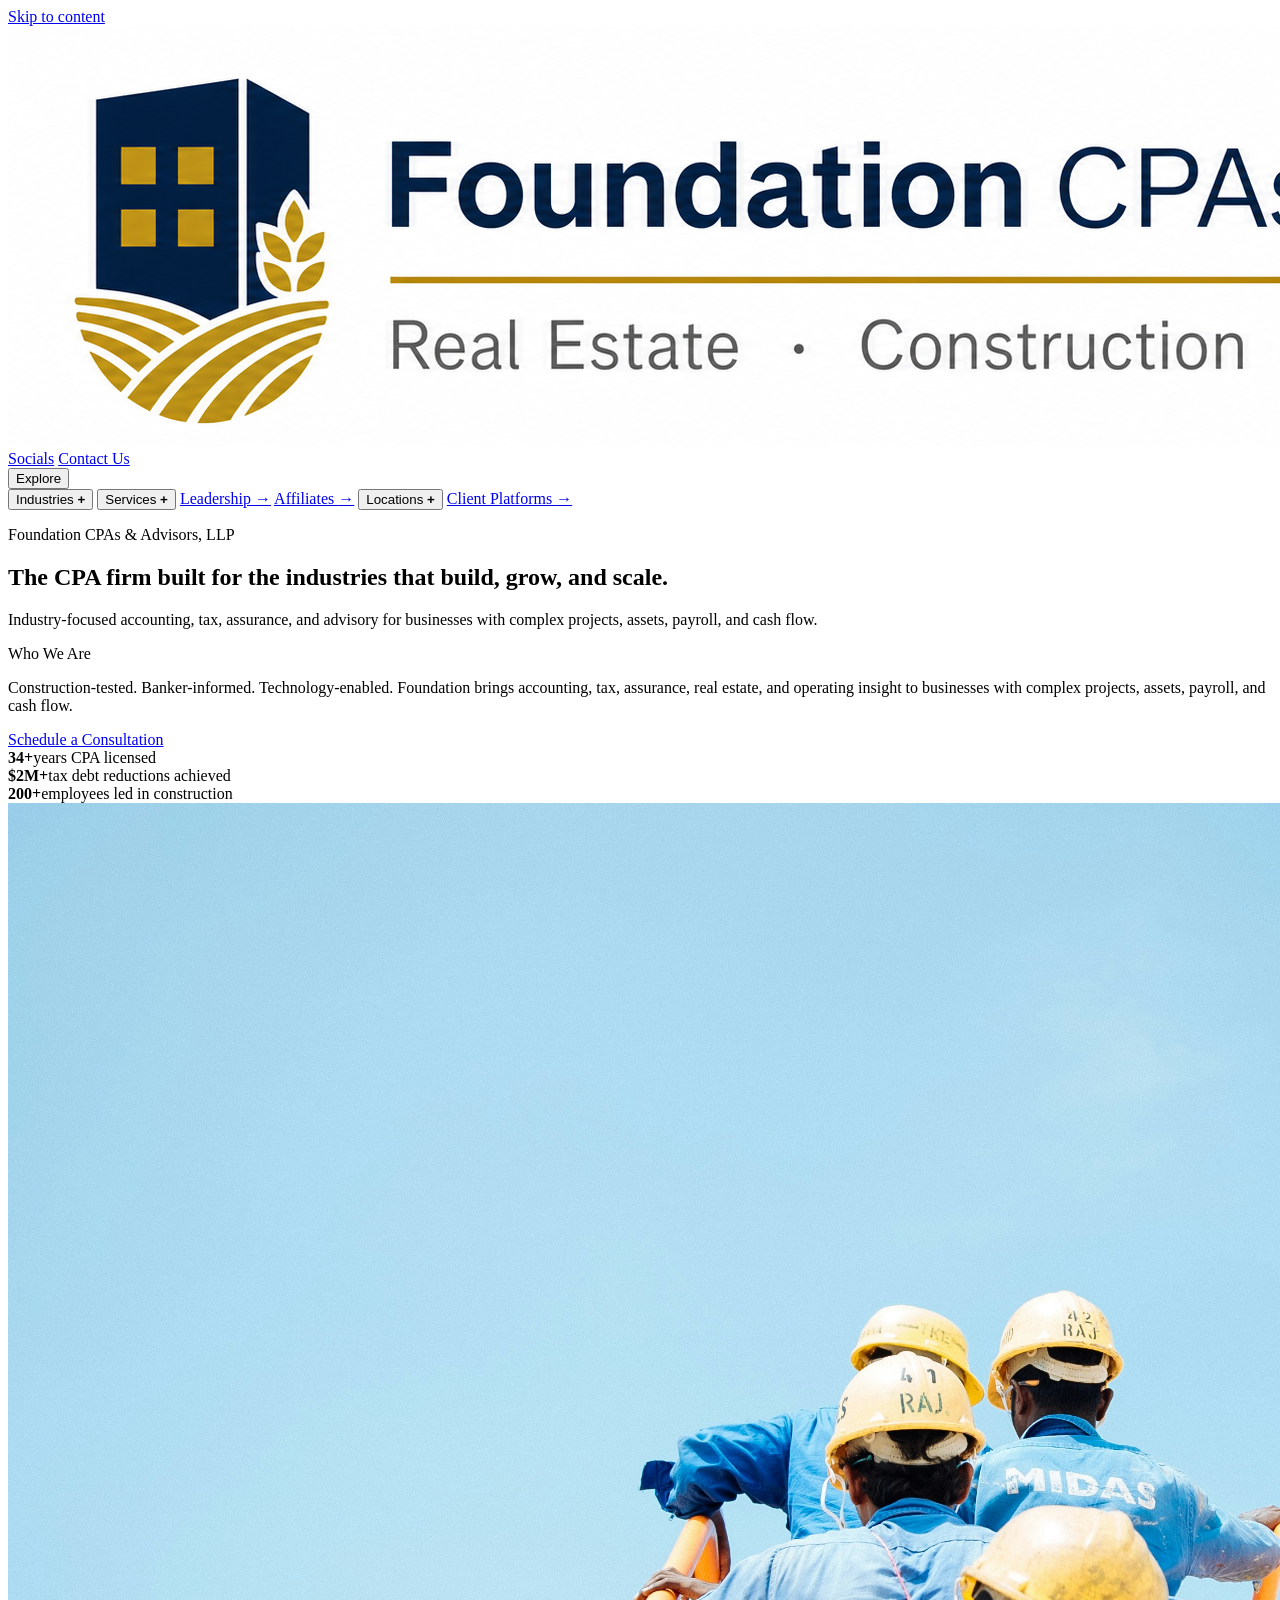
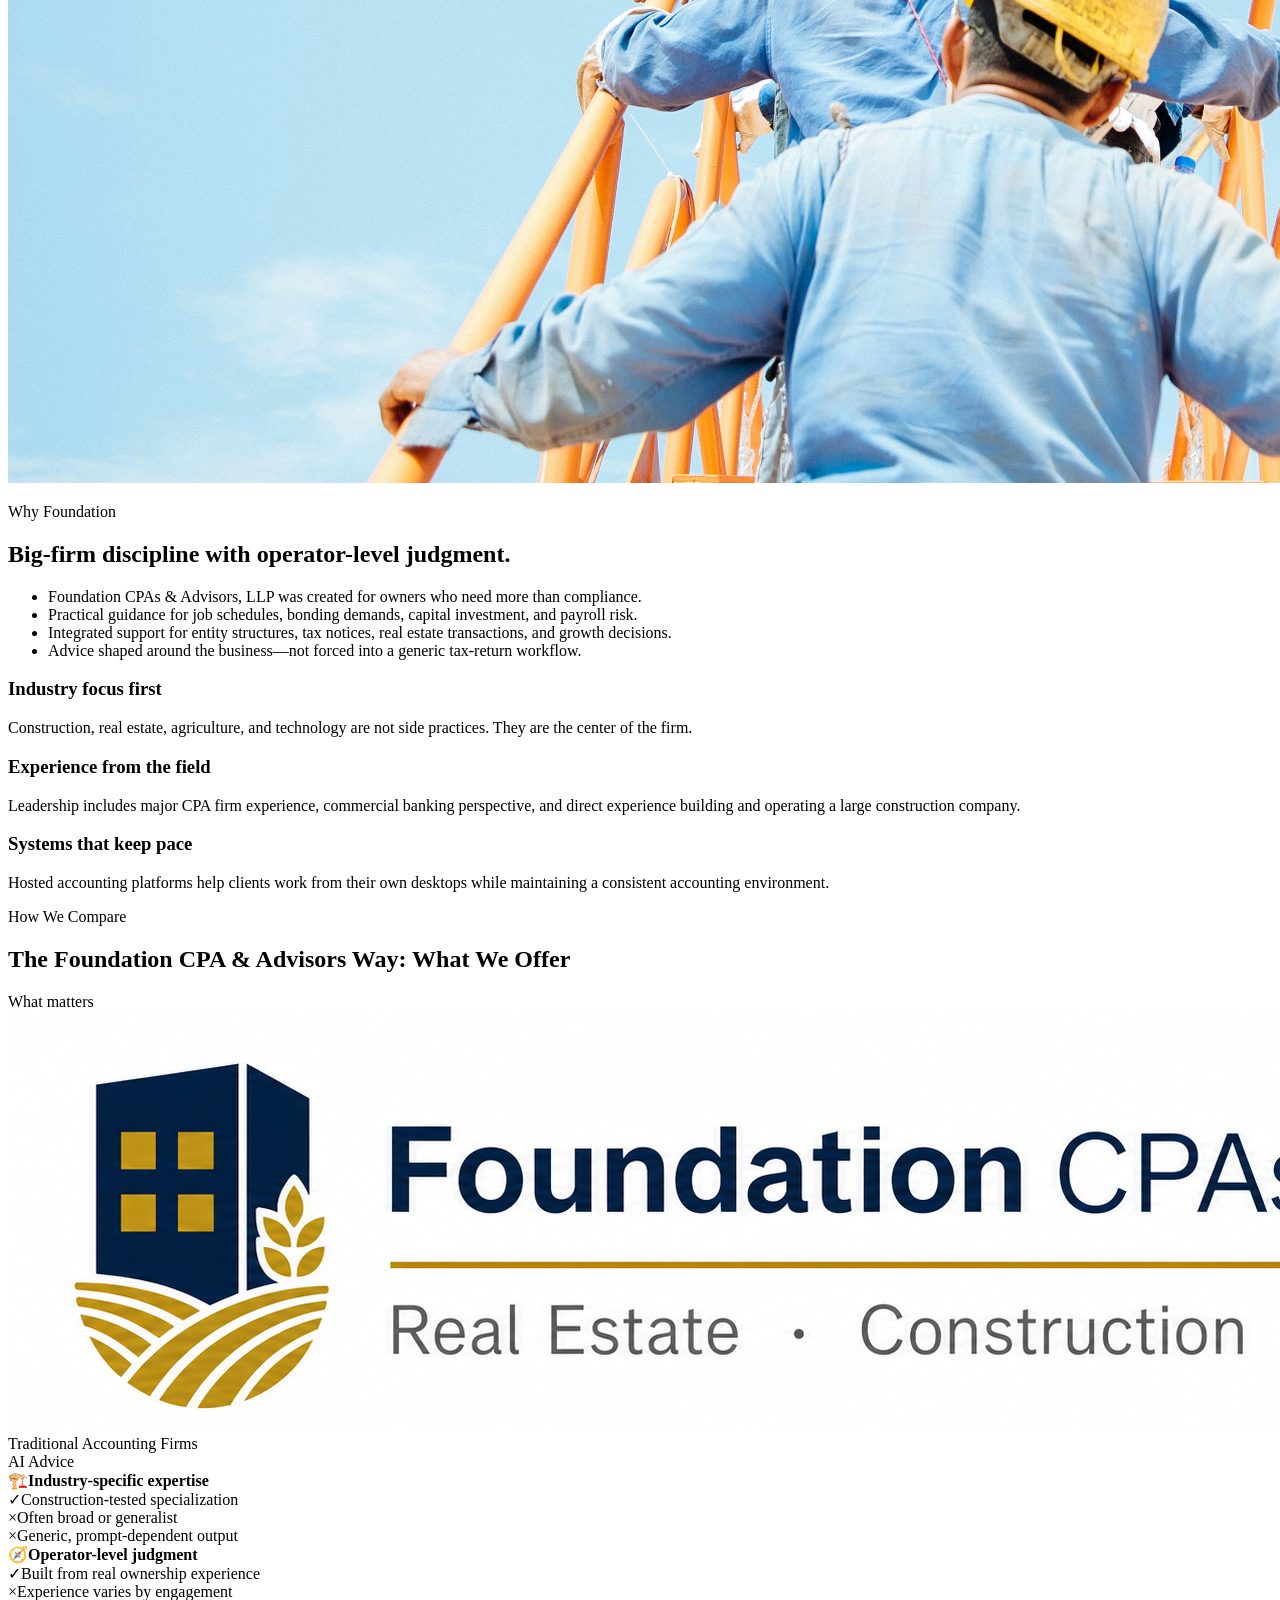
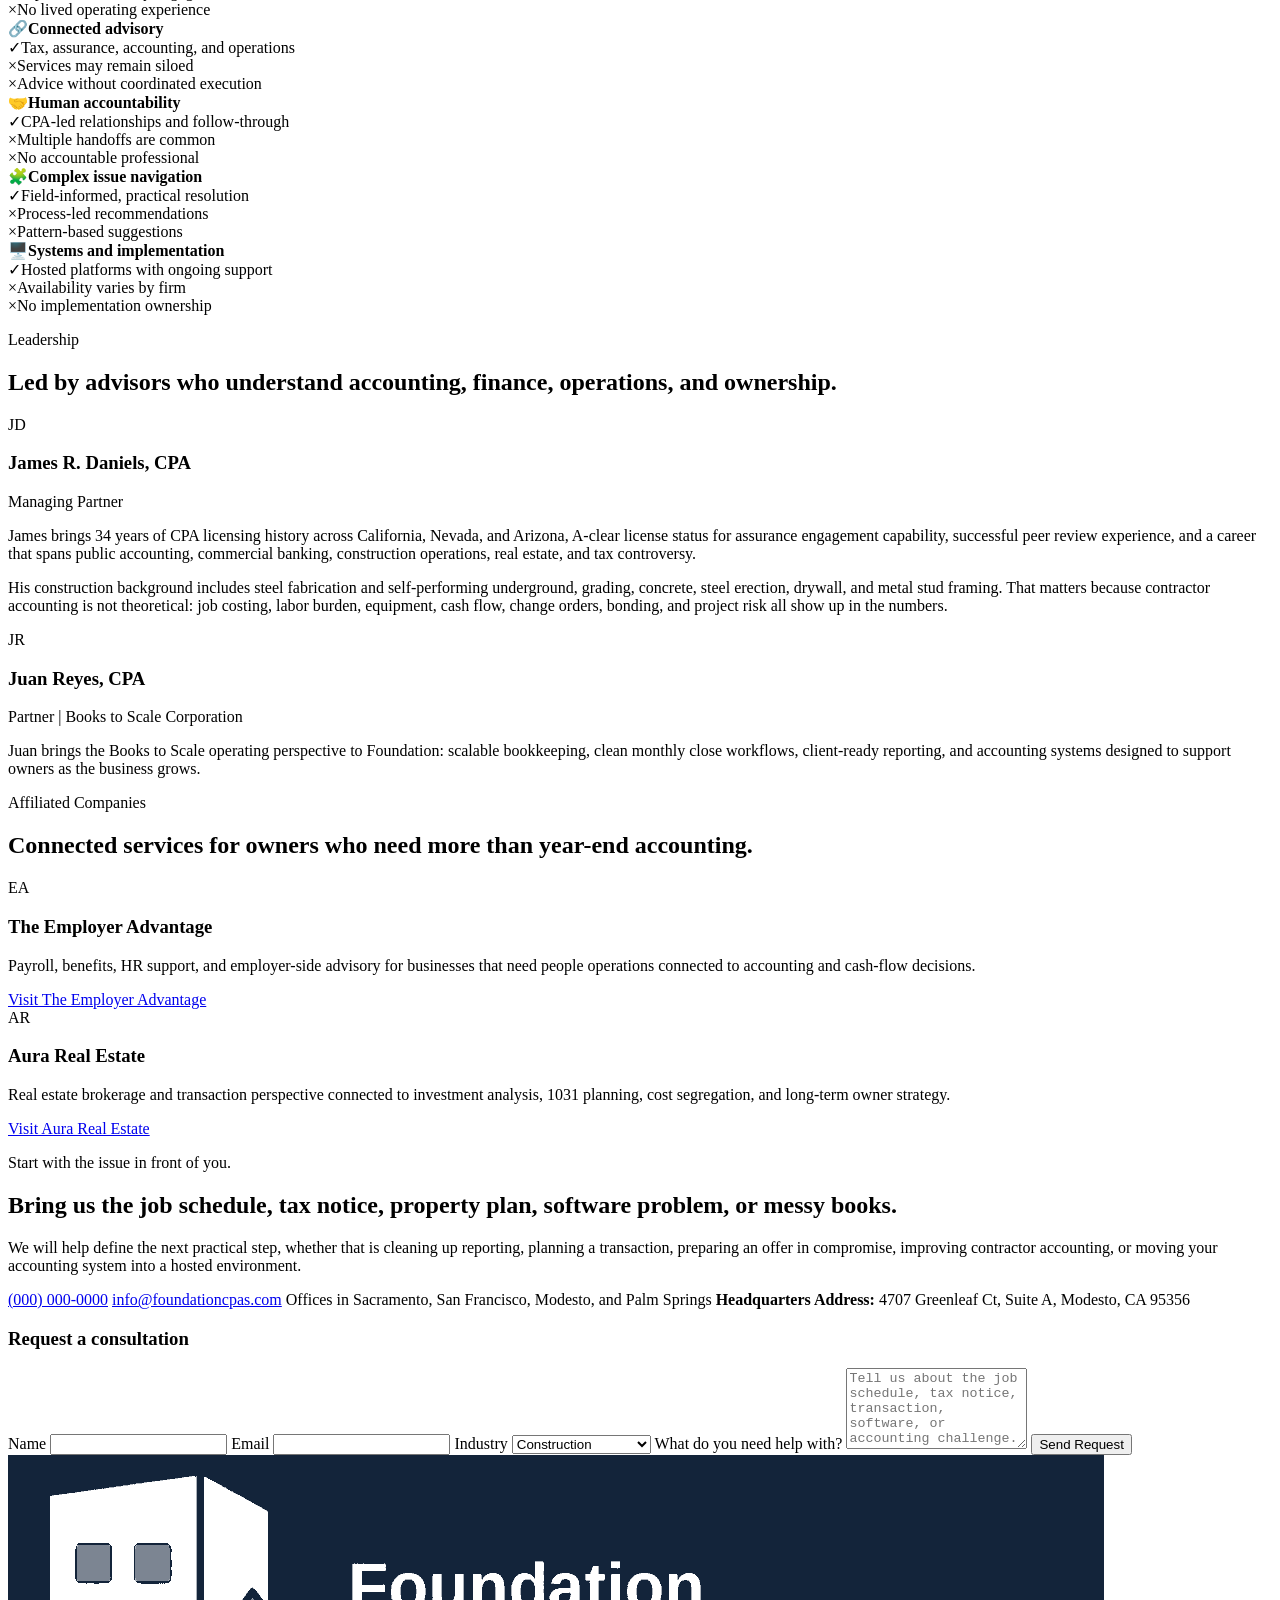
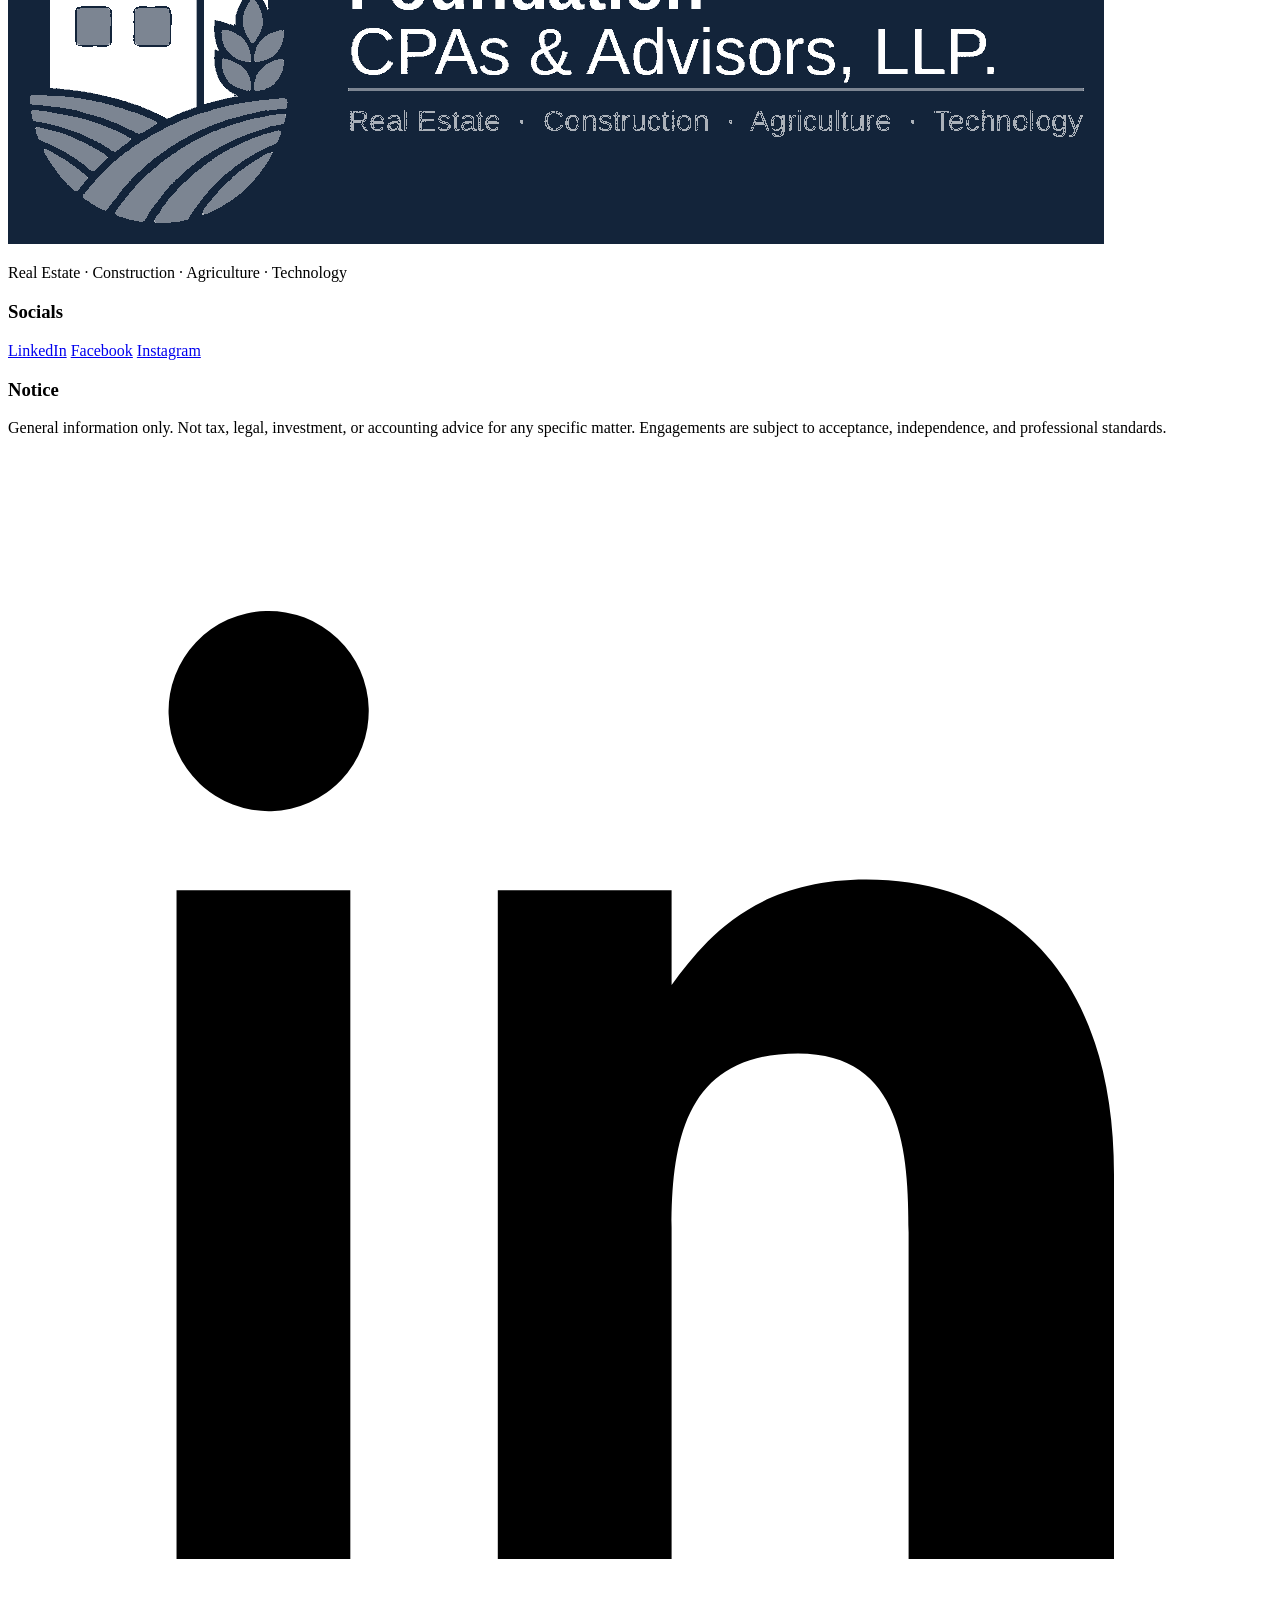
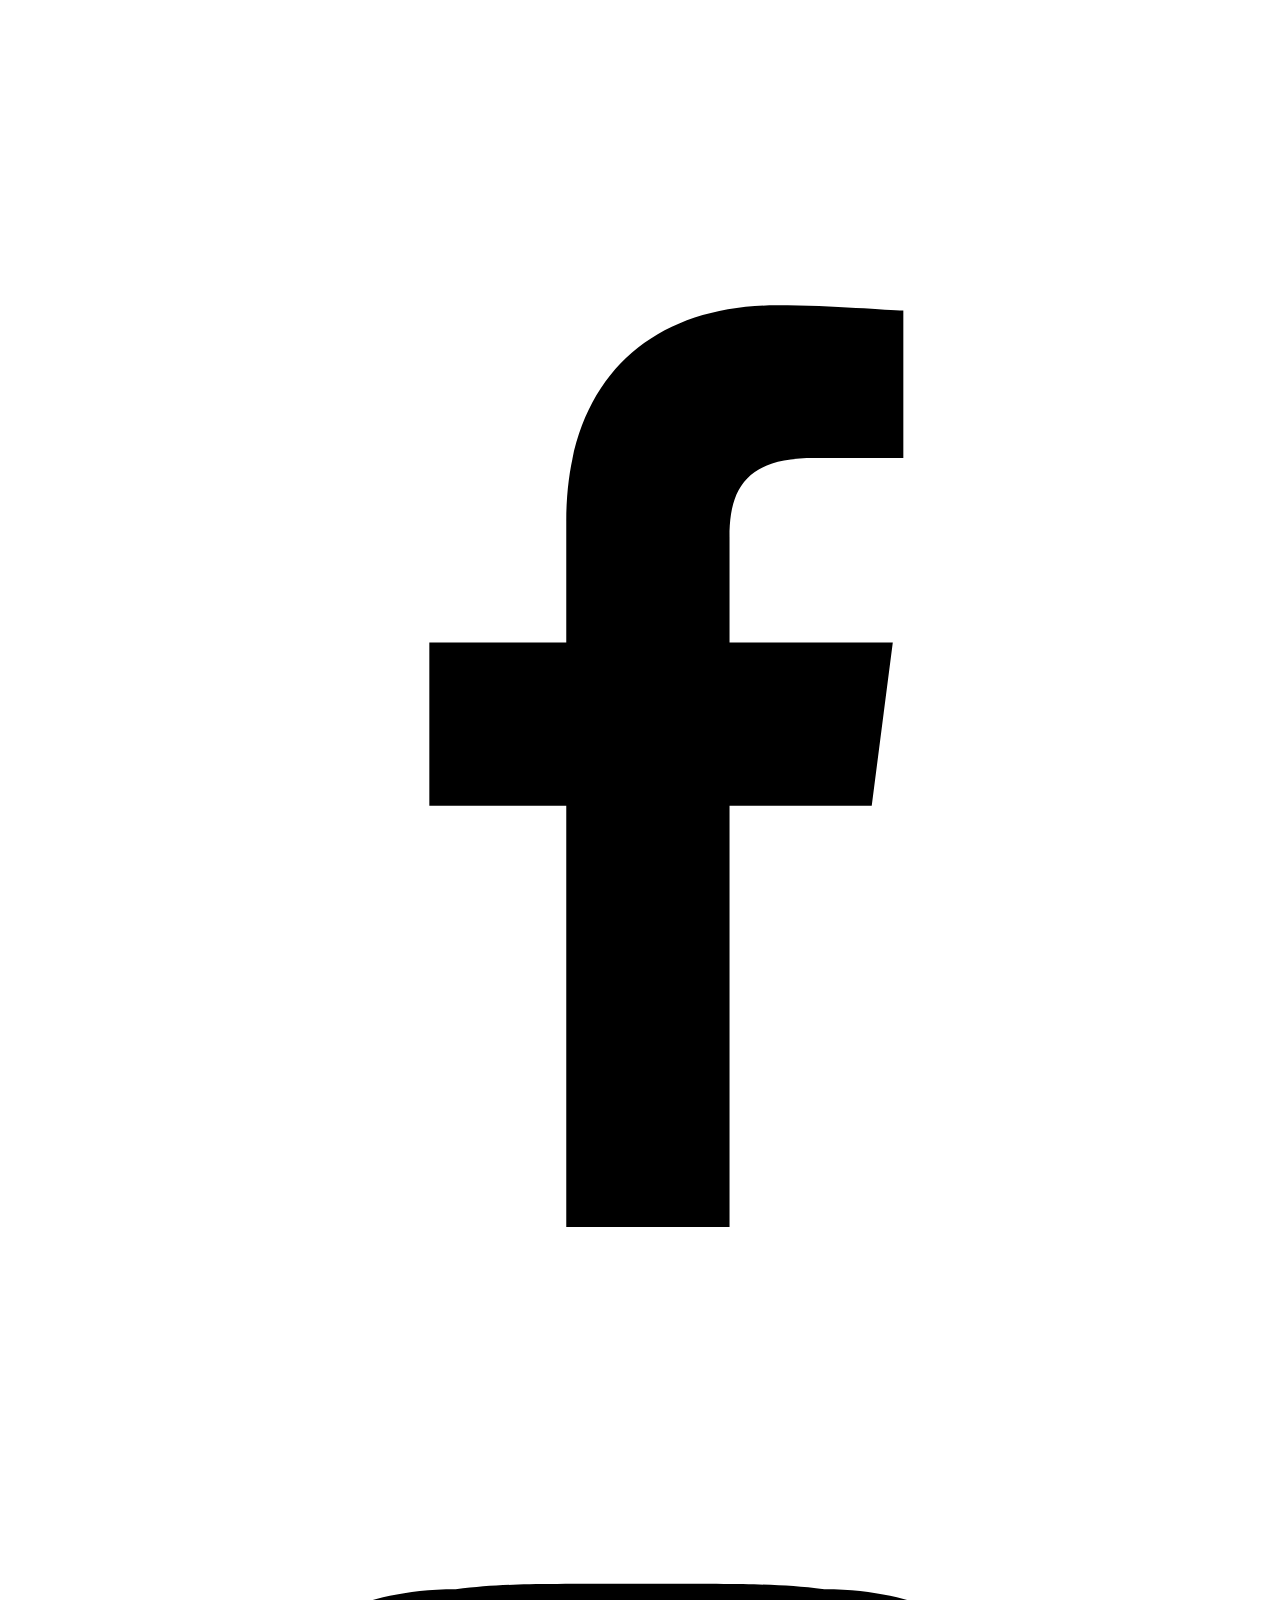
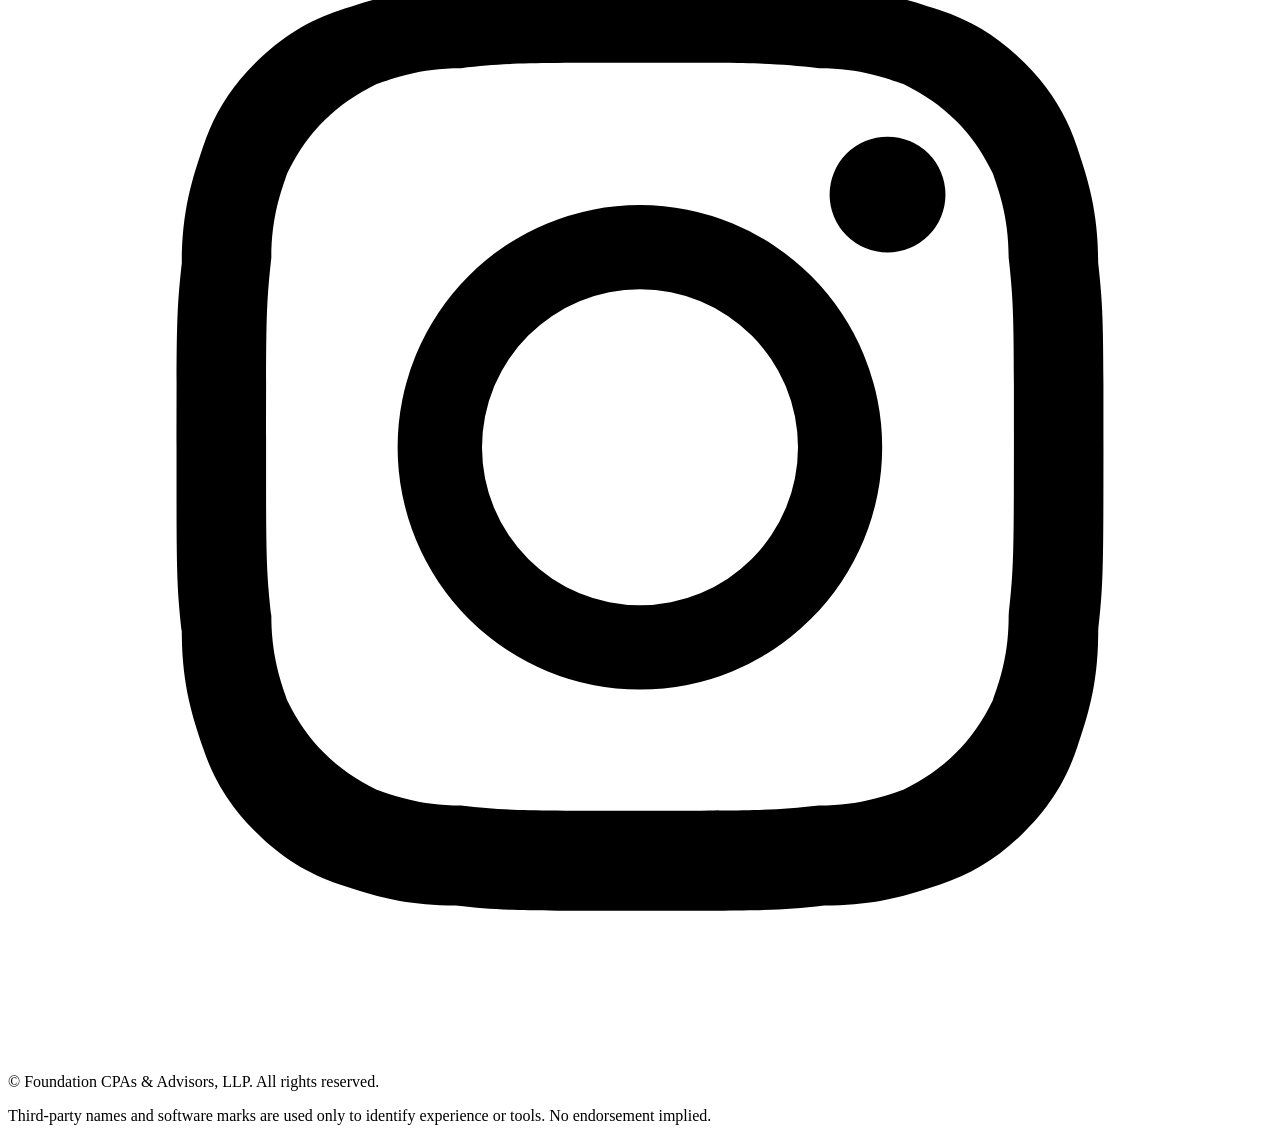
==== commit 1629ee48: "Add files via upload" ====
--- a/index.html
+++ b/index.html
@@ -169,6 +169,54 @@
       </div>
     </section>
 
+    <section id="foundation-way" class="foundation-way section-white" aria-labelledby="foundation-way-title">
+      <div class="container">
+        <div class="section-heading reveal">
+          <p class="eyebrow dark">How We Compare</p>
+          <h2 id="foundation-way-title">The Foundation CPA &amp; Advisors Way: What We Offer</h2>
+        </div>
+
+        <div class="comparison-table reveal">
+          <div class="comparison-head comparison-metric-head">What matters</div>
+          <div class="comparison-head comparison-brand-head">
+            <img src="assets/logos/foundation-header-banner.png" width="2172" height="420" alt="Foundation CPAs &amp; Advisors, LLP">
+          </div>
+          <div class="comparison-head">Traditional Accounting Firms</div>
+          <div class="comparison-head">AI Advice</div>
+
+          <div class="comparison-metric"><span class="comparison-icon">🏗️</span><strong>Industry-specific expertise</strong></div>
+          <div class="comparison-value foundation-value"><span class="comparison-check">✓</span><span>Construction-tested specialization</span></div>
+          <div class="comparison-value"><span class="comparison-cross">×</span><span>Often broad or generalist</span></div>
+          <div class="comparison-value"><span class="comparison-cross">×</span><span>Generic, prompt-dependent output</span></div>
+
+          <div class="comparison-metric"><span class="comparison-icon">🧭</span><strong>Operator-level judgment</strong></div>
+          <div class="comparison-value foundation-value"><span class="comparison-check">✓</span><span>Built from real ownership experience</span></div>
+          <div class="comparison-value"><span class="comparison-cross">×</span><span>Experience varies by engagement</span></div>
+          <div class="comparison-value"><span class="comparison-cross">×</span><span>No lived operating experience</span></div>
+
+          <div class="comparison-metric"><span class="comparison-icon">🔗</span><strong>Connected advisory</strong></div>
+          <div class="comparison-value foundation-value"><span class="comparison-check">✓</span><span>Tax, assurance, accounting, and operations</span></div>
+          <div class="comparison-value"><span class="comparison-cross">×</span><span>Services may remain siloed</span></div>
+          <div class="comparison-value"><span class="comparison-cross">×</span><span>Advice without coordinated execution</span></div>
+
+          <div class="comparison-metric"><span class="comparison-icon">🤝</span><strong>Human accountability</strong></div>
+          <div class="comparison-value foundation-value"><span class="comparison-check">✓</span><span>CPA-led relationships and follow-through</span></div>
+          <div class="comparison-value"><span class="comparison-cross">×</span><span>Multiple handoffs are common</span></div>
+          <div class="comparison-value"><span class="comparison-cross">×</span><span>No accountable professional</span></div>
+
+          <div class="comparison-metric"><span class="comparison-icon">🧩</span><strong>Complex issue navigation</strong></div>
+          <div class="comparison-value foundation-value"><span class="comparison-check">✓</span><span>Field-informed, practical resolution</span></div>
+          <div class="comparison-value"><span class="comparison-cross">×</span><span>Process-led recommendations</span></div>
+          <div class="comparison-value"><span class="comparison-cross">×</span><span>Pattern-based suggestions</span></div>
+
+          <div class="comparison-metric"><span class="comparison-icon">🖥️</span><strong>Systems and implementation</strong></div>
+          <div class="comparison-value foundation-value"><span class="comparison-check">✓</span><span>Hosted platforms with ongoing support</span></div>
+          <div class="comparison-value"><span class="comparison-cross">×</span><span>Availability varies by firm</span></div>
+          <div class="comparison-value"><span class="comparison-cross">×</span><span>No implementation ownership</span></div>
+        </div>
+      </div>
+    </section>
+
     <section id="leadership" class="leadership section-light">
       <div class="container">
         <div class="section-heading reveal">
@@ -287,6 +335,17 @@
       <div>
         <h3>Notice</h3>
         <p>General information only. Not tax, legal, investment, or accounting advice for any specific matter. Engagements are subject to acceptance, independence, and professional standards.</p>
+        <div class="footer-social-icons" aria-label="Foundation CPAs social media">
+          <a href="https://www.linkedin.com/" aria-label="Foundation CPAs on LinkedIn">
+            <svg viewBox="0 0 24 24" aria-hidden="true"><path d="M6.5 8.3H3.2V21h3.3V8.3ZM4.9 3A1.9 1.9 0 1 0 5 6.8 1.9 1.9 0 0 0 4.9 3ZM21 13.7c0-3.8-2-5.6-4.7-5.6-2.2 0-3.1 1.2-3.7 2V8.3H9.3V21h3.3v-6.3c0-1.7.3-3.3 2.4-3.3 2 0 2.1 1.9 2.1 3.4V21H21v-7.3Z"/></svg>
+          </a>
+          <a href="https://www.facebook.com/" aria-label="Foundation CPAs on Facebook">
+            <svg viewBox="0 0 24 24" aria-hidden="true"><path d="M13.7 21v-8h2.7l.4-3.1h-3.1v-2c0-.9.3-1.5 1.6-1.5H17V3.6c-.3 0-1.3-.1-2.4-.1-2.4 0-4 1.4-4 4.1v2.3H8V13h2.6v8h3.1Z"/></svg>
+          </a>
+          <a href="https://www.instagram.com/" aria-label="Foundation CPAs on Instagram">
+            <svg viewBox="0 0 24 24" aria-hidden="true"><path d="M12 5.2c2.2 0 2.5 0 3.4.1.8 0 1.3.2 1.6.3.4.2.7.4 1 .7.3.3.5.6.7 1 .1.3.3.8.3 1.6.1.9.1 1.2.1 3.4s0 2.5-.1 3.4c0 .8-.2 1.3-.3 1.6-.2.4-.4.7-.7 1-.3.3-.6.5-1 .7-.3.1-.8.3-1.6.3-.9.1-1.2.1-3.4.1s-2.5 0-3.4-.1c-.8 0-1.3-.2-1.6-.3-.4-.2-.7-.4-1-.7-.3-.3-.5-.6-.7-1-.1-.3-.3-.8-.3-1.6-.1-.9-.1-1.2-.1-3.4s0-2.5.1-3.4c0-.8.2-1.3.3-1.6.2-.4.4-.7.7-1 .3-.3.6-.5 1-.7.3-.1.8-.3 1.6-.3.9-.1 1.2-.1 3.4-.1ZM12 3.7c-2.3 0-2.6 0-3.5.1-1 0-1.6.2-2.2.4-.6.2-1.1.5-1.6 1-.5.5-.8 1-1 1.6-.2.6-.4 1.2-.4 2.2-.1.9-.1 1.2-.1 3.5s0 2.6.1 3.5c0 1 .2 1.6.4 2.2.2.6.5 1.1 1 1.6.5.5 1 .8 1.6 1 .6.2 1.2.4 2.2.4.9.1 1.2.1 3.5.1s2.6 0 3.5-.1c1 0 1.6-.2 2.2-.4.6-.2 1.1-.5 1.6-1 .5-.5.8-1 1-1.6.2-.6.4-1.2.4-2.2.1-.9.1-1.2.1-3.5s0-2.6-.1-3.5c0-1-.2-1.6-.4-2.2-.2-.6-.5-1.1-1-1.6-.5-.5-1-.8-1.6-1-.6-.2-1.2-.4-2.2-.4-.9-.1-1.2-.1-3.5-.1Zm0 4.2a4.6 4.6 0 1 0 0 9.2 4.6 4.6 0 0 0 0-9.2Zm0 7.6a3 3 0 1 1 0-6 3 3 0 0 1 0 6Zm5.8-7.8a1.1 1.1 0 1 1-2.2 0 1.1 1.1 0 0 1 2.2 0Z"/></svg>
+          </a>
+        </div>
       </div>
     </div>
     <div class="container footer-bottom">
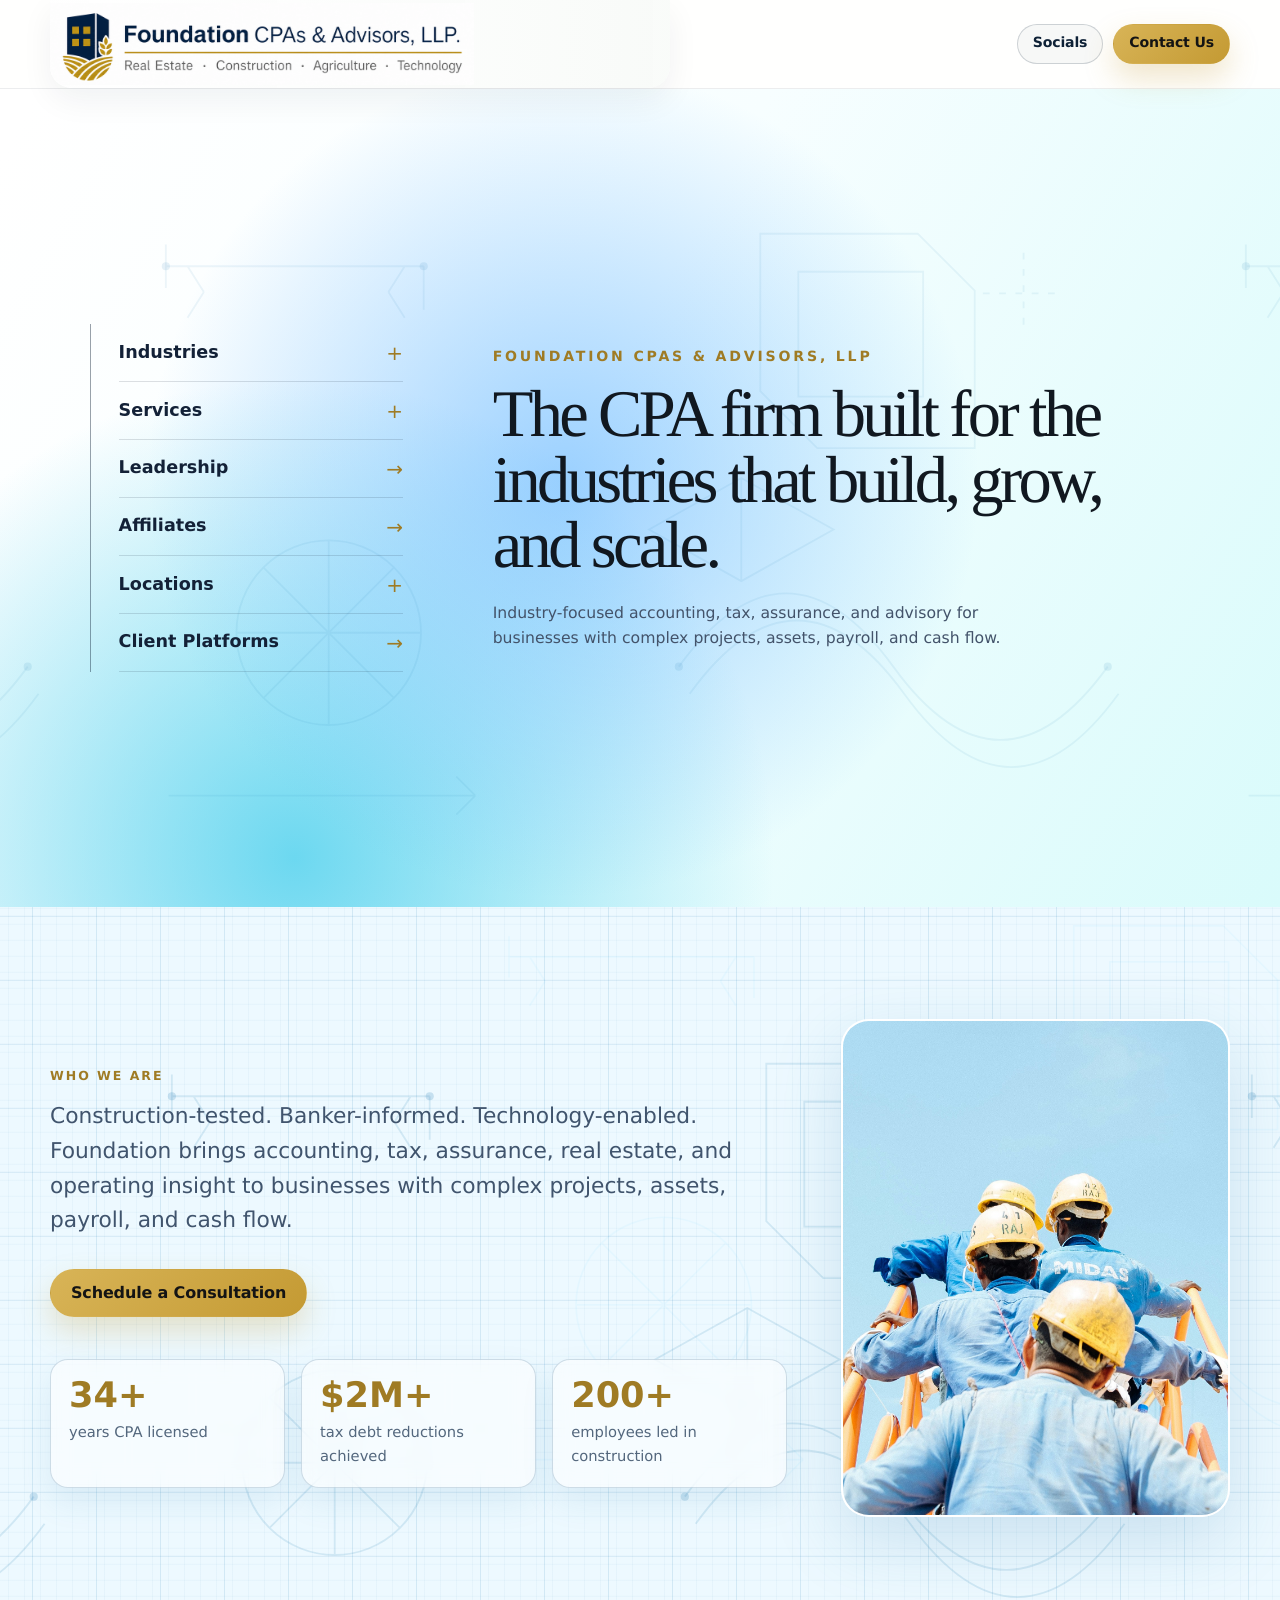
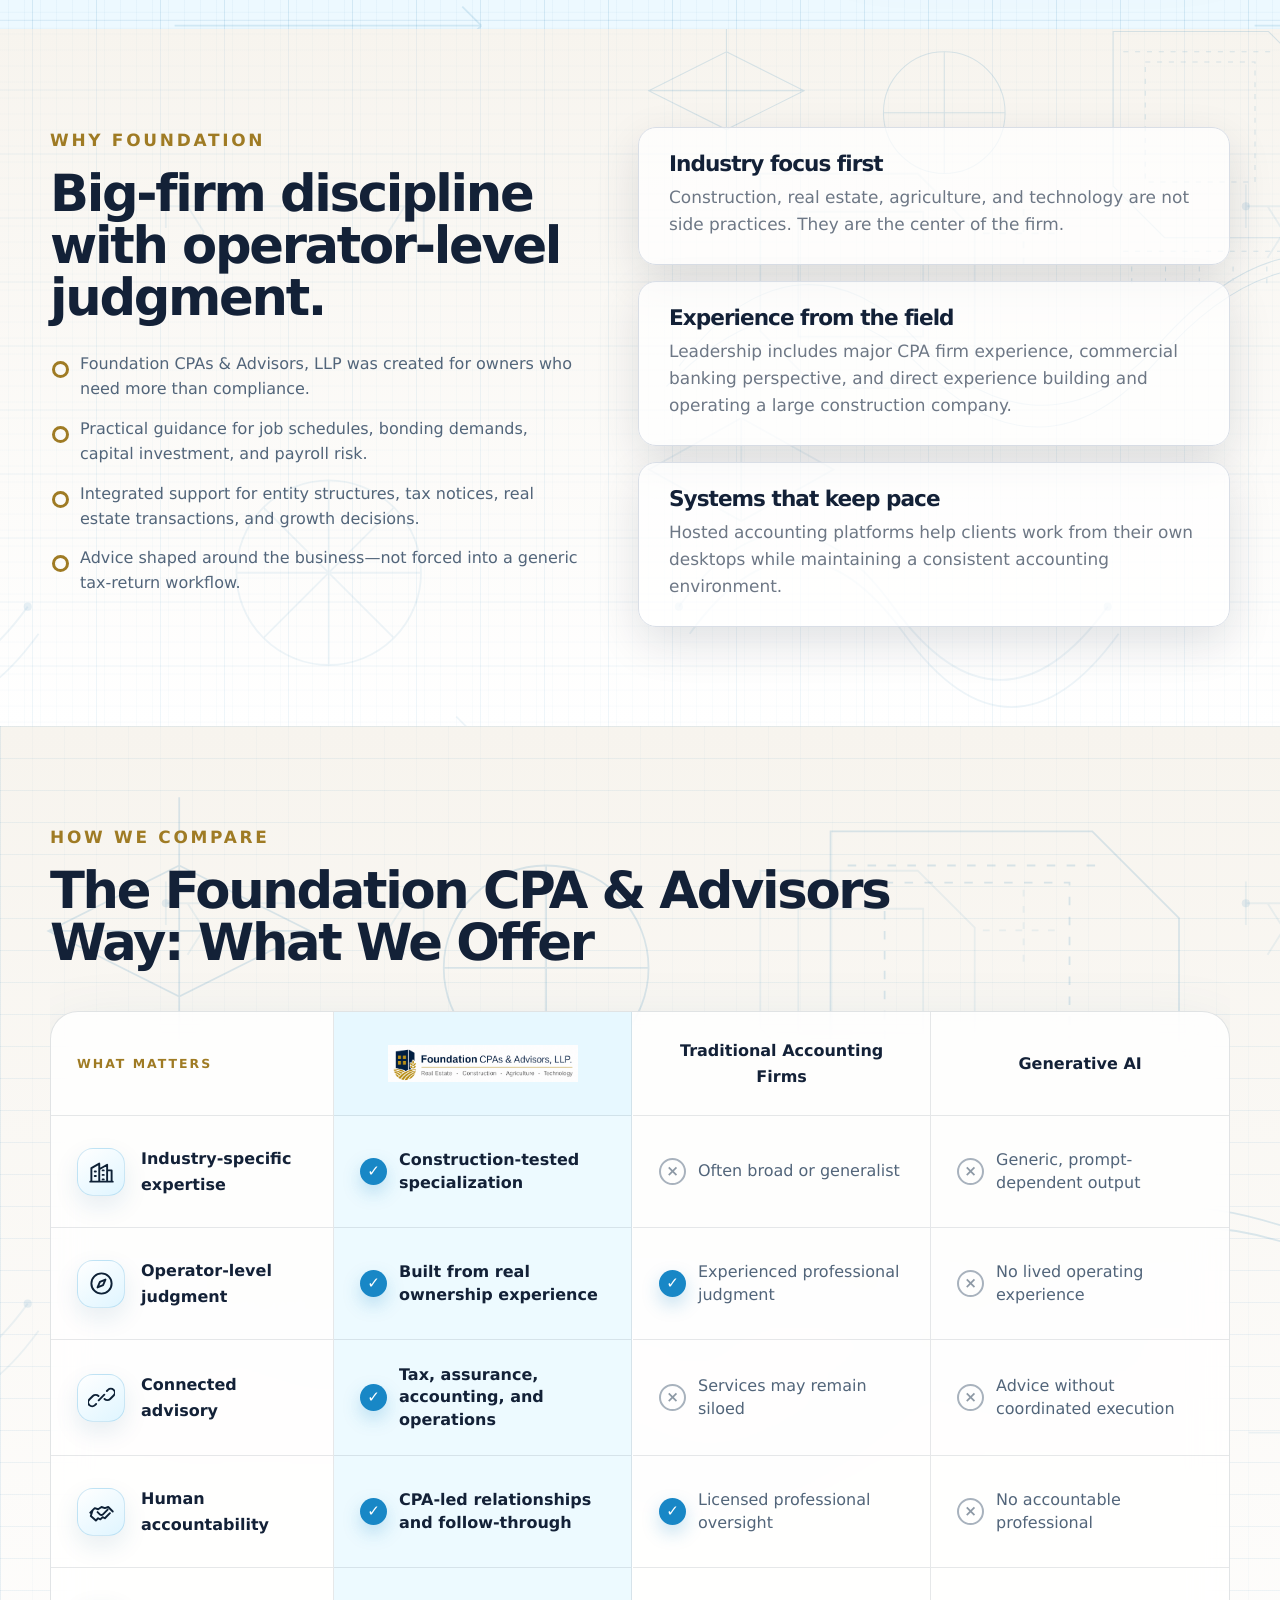
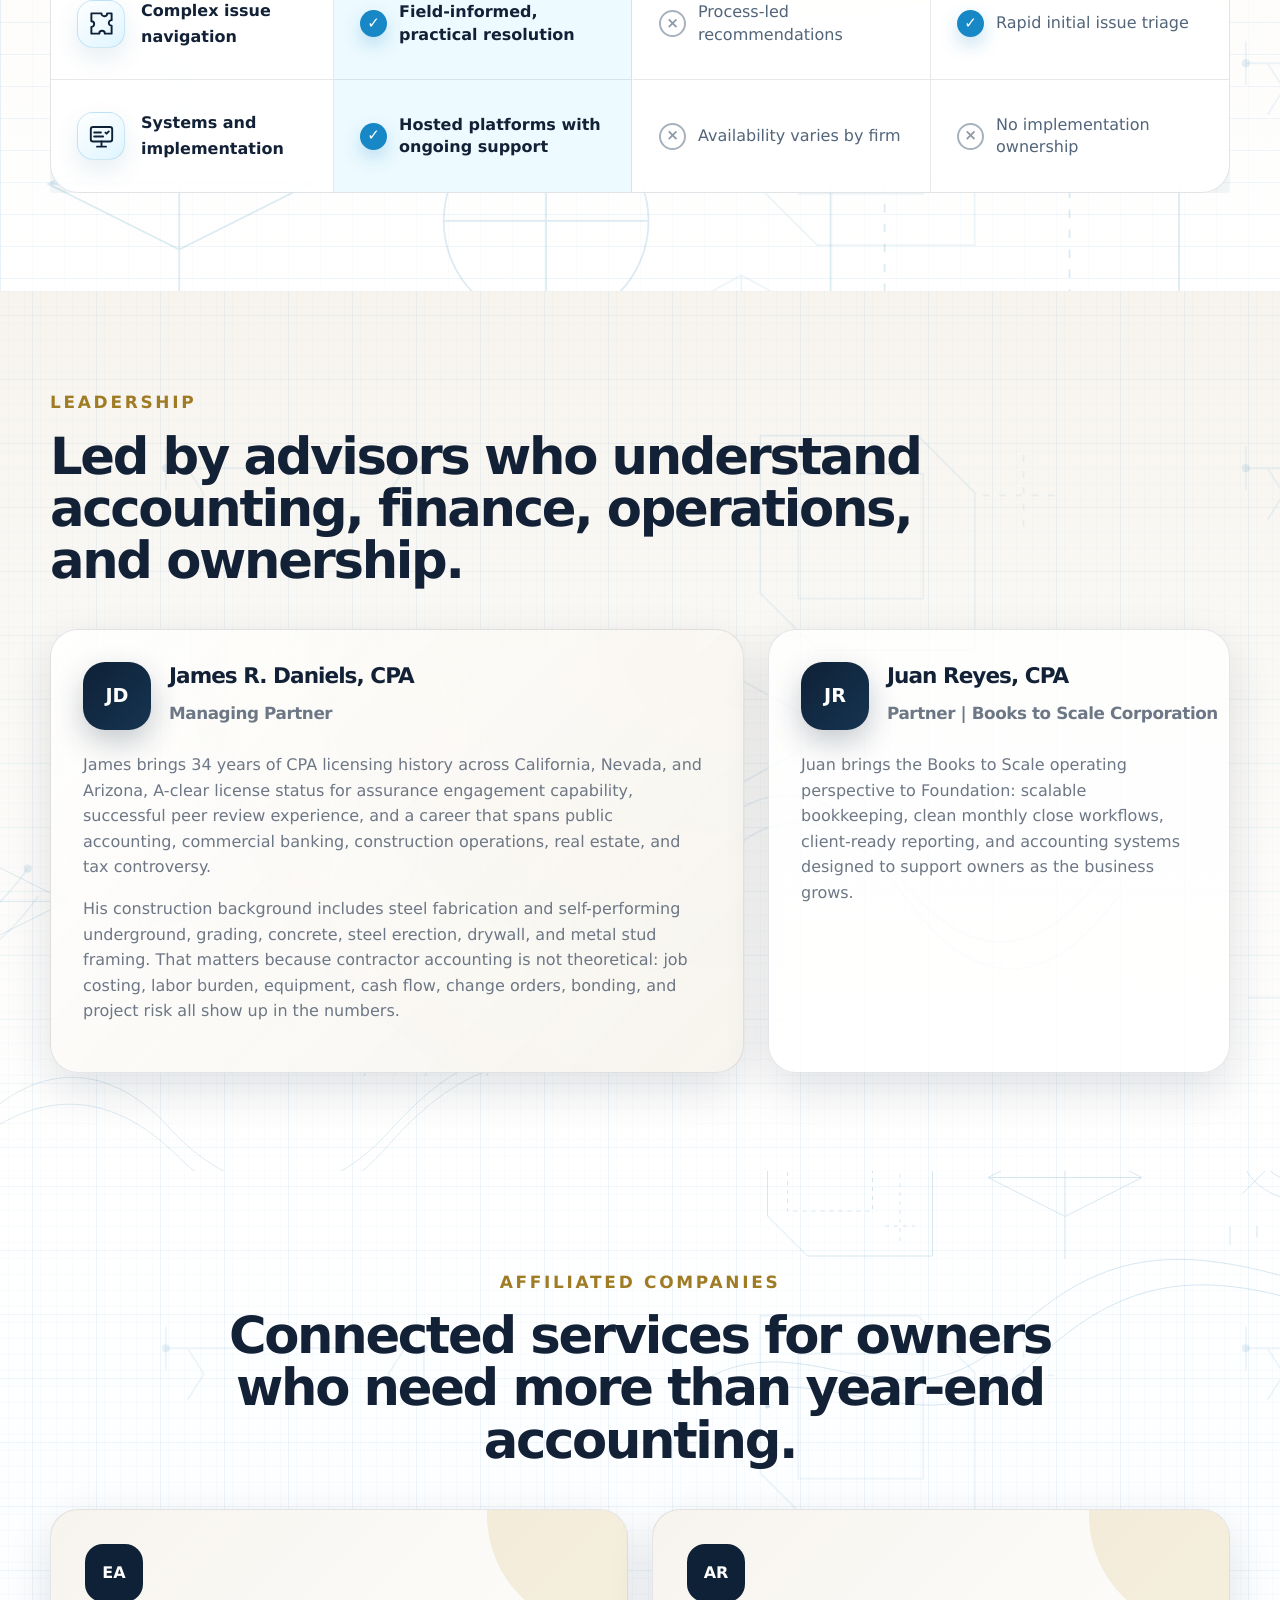
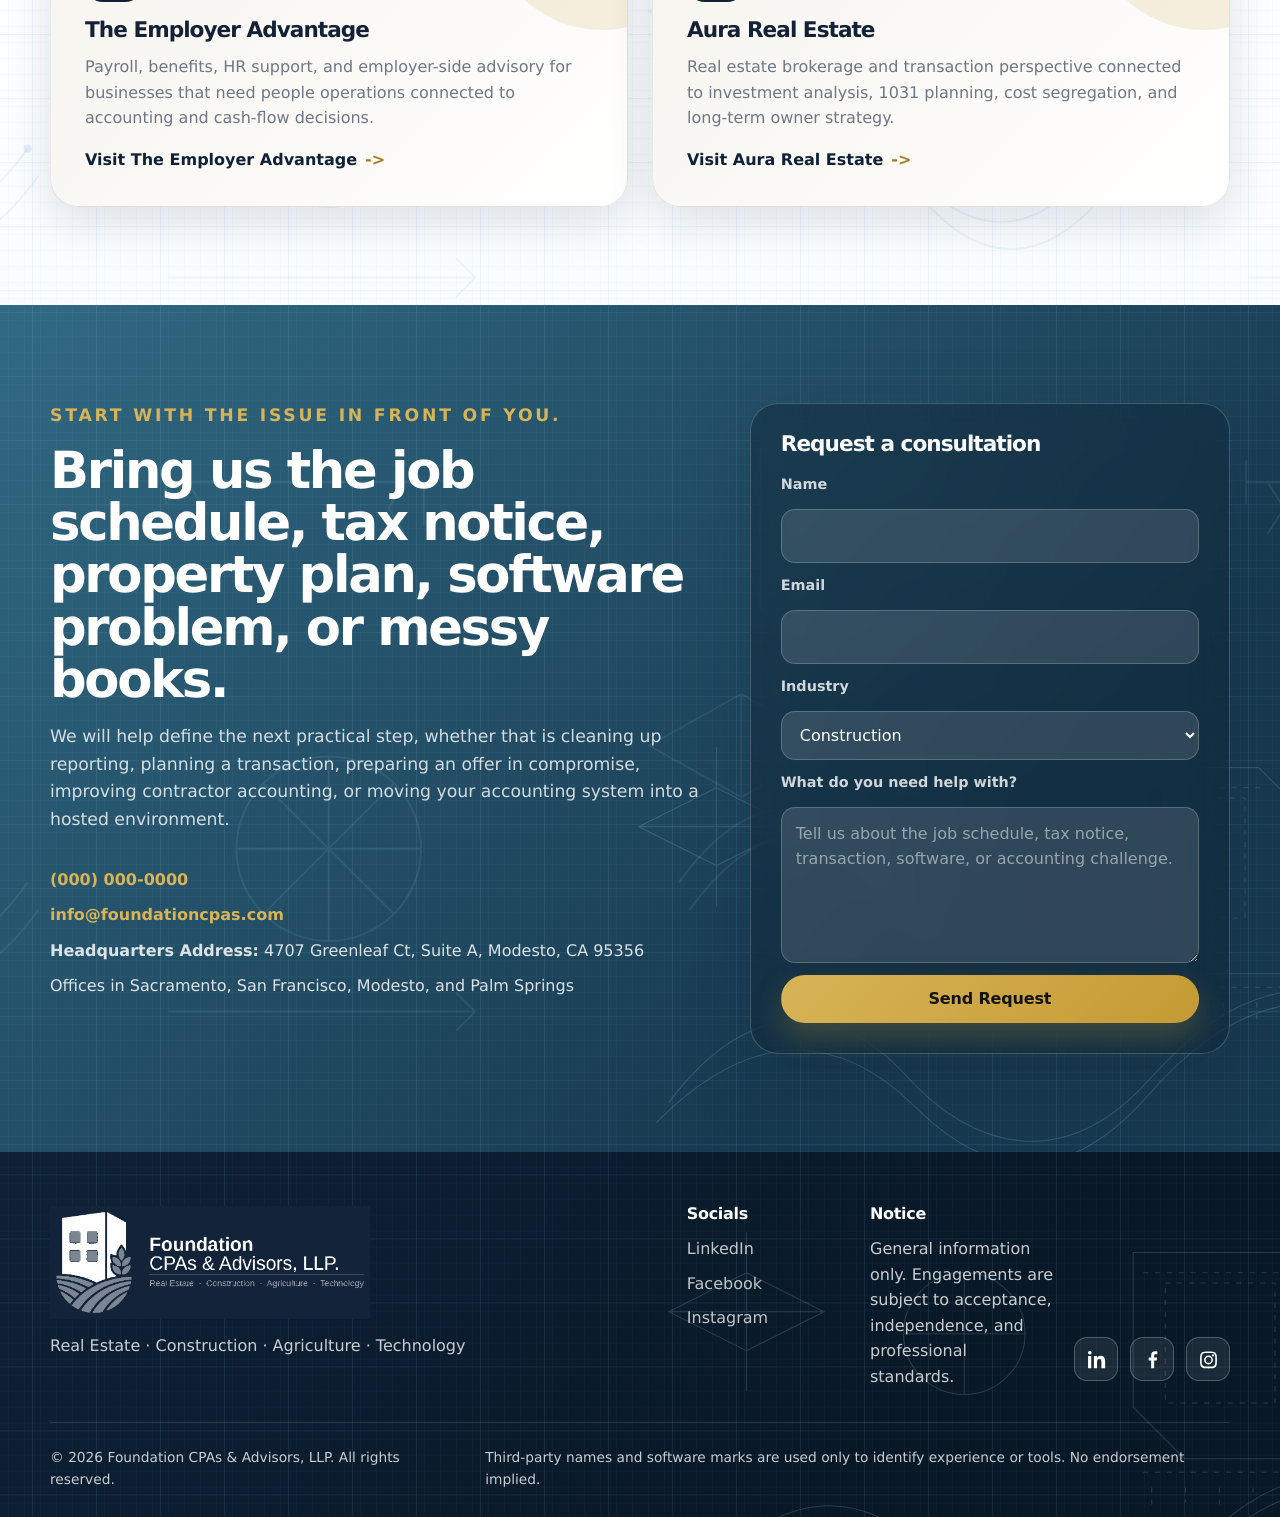
==== commit 415eb5b4: "Add files via upload" ====
--- a/index.html
+++ b/index.html
@@ -182,34 +182,34 @@
             <img src="assets/logos/foundation-header-banner.png" width="2172" height="420" alt="Foundation CPAs &amp; Advisors, LLP">
           </div>
           <div class="comparison-head">Traditional Accounting Firms</div>
-          <div class="comparison-head">AI Advice</div>
-
-          <div class="comparison-metric"><span class="comparison-icon">🏗️</span><strong>Industry-specific expertise</strong></div>
+          <div class="comparison-head">Generative AI</div>
+
+          <div class="comparison-metric"><span class="comparison-icon" aria-hidden="true"><svg viewBox="0 0 24 24"><path d="M3 21V9l7-4v16M10 10l7-4v15M17 11h4v10M6 12h1M6 16h1M13 11h1M13 15h1M13 19h1M2 21h20"/></svg></span><strong>Industry-specific expertise</strong></div>
           <div class="comparison-value foundation-value"><span class="comparison-check">✓</span><span>Construction-tested specialization</span></div>
           <div class="comparison-value"><span class="comparison-cross">×</span><span>Often broad or generalist</span></div>
           <div class="comparison-value"><span class="comparison-cross">×</span><span>Generic, prompt-dependent output</span></div>
 
-          <div class="comparison-metric"><span class="comparison-icon">🧭</span><strong>Operator-level judgment</strong></div>
+          <div class="comparison-metric"><span class="comparison-icon" aria-hidden="true"><svg viewBox="0 0 24 24"><circle cx="12" cy="12" r="9"/><path d="m15.5 8.5-2.1 4.9-4.9 2.1 2.1-4.9 4.9-2.1Z"/></svg></span><strong>Operator-level judgment</strong></div>
           <div class="comparison-value foundation-value"><span class="comparison-check">✓</span><span>Built from real ownership experience</span></div>
-          <div class="comparison-value"><span class="comparison-cross">×</span><span>Experience varies by engagement</span></div>
+          <div class="comparison-value"><span class="comparison-check">✓</span><span>Experienced professional judgment</span></div>
           <div class="comparison-value"><span class="comparison-cross">×</span><span>No lived operating experience</span></div>
 
-          <div class="comparison-metric"><span class="comparison-icon">🔗</span><strong>Connected advisory</strong></div>
+          <div class="comparison-metric"><span class="comparison-icon" aria-hidden="true"><svg viewBox="0 0 24 24"><path d="m9.5 14.5 5-5M7.2 17.8l-1 1a3.5 3.5 0 0 1-5-5l3.1-3.1a3.5 3.5 0 0 1 5 0M16.8 6.2l1-1a3.5 3.5 0 0 1 5 5l-3.1 3.1a3.5 3.5 0 0 1-5 0"/></svg></span><strong>Connected advisory</strong></div>
           <div class="comparison-value foundation-value"><span class="comparison-check">✓</span><span>Tax, assurance, accounting, and operations</span></div>
           <div class="comparison-value"><span class="comparison-cross">×</span><span>Services may remain siloed</span></div>
           <div class="comparison-value"><span class="comparison-cross">×</span><span>Advice without coordinated execution</span></div>
 
-          <div class="comparison-metric"><span class="comparison-icon">🤝</span><strong>Human accountability</strong></div>
+          <div class="comparison-metric"><span class="comparison-icon" aria-hidden="true"><svg viewBox="0 0 24 24"><path d="m8.5 12.5 2 2a2 2 0 0 0 2.8 0l4.2-4.2M2 13l4-4 3 1 3-2 3 1 3-1 4 4M4 11l-1.5 5 4.5 4 2-2 2 1 2-2 2 1 4.5-4.5"/></svg></span><strong>Human accountability</strong></div>
           <div class="comparison-value foundation-value"><span class="comparison-check">✓</span><span>CPA-led relationships and follow-through</span></div>
-          <div class="comparison-value"><span class="comparison-cross">×</span><span>Multiple handoffs are common</span></div>
+          <div class="comparison-value"><span class="comparison-check">✓</span><span>Licensed professional oversight</span></div>
           <div class="comparison-value"><span class="comparison-cross">×</span><span>No accountable professional</span></div>
 
-          <div class="comparison-metric"><span class="comparison-icon">🧩</span><strong>Complex issue navigation</strong></div>
+          <div class="comparison-metric"><span class="comparison-icon" aria-hidden="true"><svg viewBox="0 0 24 24"><path d="M8 3h4a2.5 2.5 0 1 0 5 0h4v6a2.5 2.5 0 1 0 0 5v7h-6a2.5 2.5 0 1 0-5 0H3v-6a2.5 2.5 0 1 0 0-5V3h5Z"/></svg></span><strong>Complex issue navigation</strong></div>
           <div class="comparison-value foundation-value"><span class="comparison-check">✓</span><span>Field-informed, practical resolution</span></div>
           <div class="comparison-value"><span class="comparison-cross">×</span><span>Process-led recommendations</span></div>
-          <div class="comparison-value"><span class="comparison-cross">×</span><span>Pattern-based suggestions</span></div>
-
-          <div class="comparison-metric"><span class="comparison-icon">🖥️</span><strong>Systems and implementation</strong></div>
+          <div class="comparison-value"><span class="comparison-check">✓</span><span>Rapid initial issue triage</span></div>
+
+          <div class="comparison-metric"><span class="comparison-icon" aria-hidden="true"><svg viewBox="0 0 24 24"><rect x="2.5" y="3.5" width="19" height="13" rx="2"/><path d="M8 21h8M12 16.5V21M15.5 8.5l1 1 2-2M5.5 8.5h6M5.5 12h8"/></svg></span><strong>Systems and implementation</strong></div>
           <div class="comparison-value foundation-value"><span class="comparison-check">✓</span><span>Hosted platforms with ongoing support</span></div>
           <div class="comparison-value"><span class="comparison-cross">×</span><span>Availability varies by firm</span></div>
           <div class="comparison-value"><span class="comparison-cross">×</span><span>No implementation ownership</span></div>
@@ -286,8 +286,8 @@
           <div class="contact-methods">
             <a href="tel:+10000000000">(000) 000-0000</a>
             <a href="mailto:info@foundationcpas.com">info@foundationcpas.com</a>
+            <span><strong>Headquarters Address:</strong> 4707 Greenleaf Ct, Suite A, Modesto, CA 95356</span>
             <span>Offices in Sacramento, San Francisco, Modesto, and Palm Springs</span>
-            <span><strong>Headquarters Address:</strong> 4707 Greenleaf Ct, Suite A, Modesto, CA 95356</span>
           </div>
         </div>
 
@@ -332,9 +332,9 @@
         <a class="footer-social-link" href="https://www.facebook.com/" aria-label="Foundation CPAs on Facebook">Facebook</a>
         <a class="footer-social-link" href="https://www.instagram.com/" aria-label="Foundation CPAs on Instagram">Instagram</a>
       </div>
-      <div>
+      <div class="footer-notice">
         <h3>Notice</h3>
-        <p>General information only. Not tax, legal, investment, or accounting advice for any specific matter. Engagements are subject to acceptance, independence, and professional standards.</p>
+        <p>General information only. Engagements are subject to acceptance, independence, and professional standards.</p>
         <div class="footer-social-icons" aria-label="Foundation CPAs social media">
           <a href="https://www.linkedin.com/" aria-label="Foundation CPAs on LinkedIn">
             <svg viewBox="0 0 24 24" aria-hidden="true"><path d="M6.5 8.3H3.2V21h3.3V8.3ZM4.9 3A1.9 1.9 0 1 0 5 6.8 1.9 1.9 0 0 0 4.9 3ZM21 13.7c0-3.8-2-5.6-4.7-5.6-2.2 0-3.1 1.2-3.7 2V8.3H9.3V21h3.3v-6.3c0-1.7.3-3.3 2.4-3.3 2 0 2.1 1.9 2.1 3.4V21H21v-7.3Z"/></svg>
--- a/styles.css
+++ b/styles.css
@@ -0,0 +1,2779 @@
+:root {
+  --navy: #0e2136;
+  --navy-2: #102941;
+  --navy-3: #163451;
+  --ink: #132137;
+  --text: #2e3b4e;
+  --muted: #6d7785;
+  --line: #d9dee6;
+  --line-dark: rgba(255, 255, 255, 0.16);
+  --gold: #c49a33;
+  --gold-2: #d8b457;
+  --gold-dark: #9f7b24;
+  --cream: #f7f4ee;
+  --white: #ffffff;
+  --shadow: 0 24px 80px rgba(9, 27, 48, 0.18);
+  --shadow-soft: 0 16px 45px rgba(9, 27, 48, 0.12);
+  --radius-lg: 28px;
+  --radius-md: 18px;
+  --radius-sm: 12px;
+  --container: 1180px;
+}
+
+* {
+  box-sizing: border-box;
+}
+
+html {
+  scroll-behavior: smooth;
+}
+
+body {
+  margin: 0;
+  color: var(--text);
+  background: var(--cream);
+  font-family: Inter, ui-sans-serif, system-ui, -apple-system, BlinkMacSystemFont, "Segoe UI", sans-serif;
+  line-height: 1.6;
+  text-rendering: geometricPrecision;
+}
+
+body.nav-open {
+  overflow: hidden;
+}
+
+img {
+  display: block;
+  max-width: 100%;
+  height: auto;
+}
+
+a {
+  color: inherit;
+  text-decoration: none;
+}
+
+button,
+input,
+select,
+textarea {
+  font: inherit;
+}
+
+::selection {
+  background: rgba(196, 154, 51, 0.28);
+}
+
+.container {
+  width: min(var(--container), calc(100% - 40px));
+  margin-inline: auto;
+}
+
+.skip-link {
+  position: absolute;
+  top: 10px;
+  left: 10px;
+  z-index: 1000;
+  transform: translateY(-160%);
+  padding: 10px 14px;
+  border-radius: 999px;
+  color: var(--navy);
+  background: var(--gold-2);
+  font-weight: 800;
+}
+
+.skip-link:focus {
+  transform: translateY(0);
+}
+
+:focus-visible {
+  outline: 3px solid var(--gold-2);
+  outline-offset: 4px;
+}
+
+section {
+  scroll-margin-top: 96px;
+}
+
+.section-white {
+  background: var(--white);
+}
+
+.section-light {
+  background: linear-gradient(180deg, var(--cream), #ffffff);
+}
+
+.section-dark,
+.section-dark-alt {
+  color: var(--white);
+  background: var(--navy);
+}
+
+.section-dark-alt {
+  background:
+    radial-gradient(circle at top right, rgba(196, 154, 51, 0.18), transparent 36rem),
+    linear-gradient(135deg, var(--navy), #081827 70%);
+}
+
+.site-header {
+  position: sticky;
+  top: 0;
+  z-index: 100;
+  background: rgba(255, 255, 255, 0.94);
+  border-bottom: 1px solid rgba(14, 33, 54, 0.08);
+  backdrop-filter: blur(16px);
+  transition: box-shadow 0.2s ease, background 0.2s ease;
+}
+
+.site-header.is-scrolled {
+  box-shadow: 0 10px 30px rgba(10, 28, 50, 0.08);
+}
+
+.nav-shell {
+  min-height: 88px;
+  display: grid;
+  grid-template-columns: minmax(340px, 440px) 1fr auto;
+  align-items: center;
+  gap: 18px;
+}
+
+.brand {
+  display: inline-flex;
+  width: fit-content;
+  align-items: center;
+  padding: 6px 18px 6px 8px;
+  border-radius: 0 0 22px 22px;
+  background: linear-gradient(90deg, rgba(255, 255, 255, 0.98), rgba(247, 250, 247, 0.76));
+  box-shadow: 0 12px 32px rgba(14, 33, 54, 0.06);
+}
+
+.brand img {
+  width: min(360px, 25vw);
+  max-height: 78px;
+  object-fit: contain;
+}
+
+.site-nav {
+  display: flex;
+  align-items: center;
+  justify-content: center;
+  gap: 24px;
+  color: var(--ink);
+  font-size: 0.94rem;
+  font-weight: 700;
+}
+
+.site-nav a {
+  position: relative;
+  padding: 10px 0;
+}
+
+.site-nav a::after {
+  content: "";
+  position: absolute;
+  left: 0;
+  right: 0;
+  bottom: 3px;
+  height: 2px;
+  transform: scaleX(0);
+  transform-origin: left;
+  background: var(--gold);
+  transition: transform 0.2s ease;
+}
+
+.site-nav a:hover::after,
+.site-nav a:focus-visible::after {
+  transform: scaleX(1);
+}
+
+.nav-actions {
+  display: flex;
+  align-items: center;
+  gap: 10px;
+}
+
+.nav-toggle {
+  display: none;
+  width: 46px;
+  height: 46px;
+  border: 0;
+  border-radius: 14px;
+  background: var(--navy);
+  cursor: pointer;
+}
+
+.nav-toggle span {
+  display: block;
+  width: 20px;
+  height: 2px;
+  margin: 5px auto;
+  background: var(--white);
+  transition: transform 0.2s ease, opacity 0.2s ease;
+}
+
+.nav-toggle.is-active span:nth-child(1) {
+  transform: translateY(7px) rotate(45deg);
+}
+
+.nav-toggle.is-active span:nth-child(2) {
+  opacity: 0;
+}
+
+.nav-toggle.is-active span:nth-child(3) {
+  transform: translateY(-7px) rotate(-45deg);
+}
+
+.btn {
+  display: inline-flex;
+  align-items: center;
+  justify-content: center;
+  min-height: 48px;
+  padding: 13px 20px;
+  border: 1px solid transparent;
+  border-radius: 999px;
+  font-weight: 850;
+  letter-spacing: -0.01em;
+  line-height: 1.1;
+  transition: transform 0.2s ease, box-shadow 0.2s ease, background 0.2s ease, border-color 0.2s ease;
+}
+
+.btn:hover {
+  transform: translateY(-2px);
+}
+
+.btn-small {
+  min-height: 40px;
+  padding: 10px 15px;
+  font-size: 0.88rem;
+}
+
+.btn-gold {
+  color: #141414;
+  background: linear-gradient(135deg, var(--gold-2), var(--gold));
+  box-shadow: 0 14px 30px rgba(196, 154, 51, 0.26);
+}
+
+.btn-gold:hover {
+  box-shadow: 0 18px 38px rgba(196, 154, 51, 0.34);
+}
+
+.btn-navy {
+  color: var(--white);
+  background: var(--navy);
+  box-shadow: 0 14px 30px rgba(14, 33, 54, 0.22);
+}
+
+.btn-light {
+  color: var(--white);
+  border-color: rgba(255, 255, 255, 0.35);
+  background: rgba(255, 255, 255, 0.08);
+}
+
+.btn-light:hover,
+.btn-ghost:hover {
+  border-color: var(--gold-2);
+}
+
+.btn-ghost {
+  color: var(--navy);
+  border-color: rgba(14, 33, 54, 0.18);
+  background: rgba(14, 33, 54, 0.03);
+}
+
+.hero {
+  position: relative;
+  min-height: calc(100vh - 82px);
+  display: grid;
+  align-items: center;
+  overflow: hidden;
+  padding: 92px 0;
+}
+
+.hero::before {
+  content: "";
+  position: absolute;
+  inset: 0;
+  z-index: 1;
+  background:
+    radial-gradient(circle at 85% 20%, rgba(196, 154, 51, 0.28), transparent 34rem),
+    linear-gradient(90deg, rgba(7, 19, 33, 0.94), rgba(9, 24, 42, 0.82) 52%, rgba(9, 24, 42, 0.56));
+}
+
+.hero::after {
+  content: "";
+  position: absolute;
+  inset: auto -10% -24% -10%;
+  z-index: 1;
+  height: 42%;
+  background:
+    repeating-radial-gradient(ellipse at 20% 140%, rgba(216, 180, 87, 0.55) 0 5px, transparent 6px 36px);
+  opacity: 0.38;
+  transform: rotate(-4deg);
+}
+
+.hero-bg {
+  position: absolute;
+  inset: 0;
+}
+
+.hero-bg img {
+  width: 100%;
+  height: 100%;
+  object-fit: cover;
+  filter: saturate(0.8) contrast(1.05);
+}
+
+.hero-grid {
+  position: relative;
+  z-index: 2;
+  display: grid;
+  grid-template-columns: minmax(0, 1.1fr) minmax(330px, 0.58fr);
+  gap: 54px;
+  align-items: center;
+}
+
+.eyebrow {
+  margin: 0 0 14px;
+  color: var(--gold-2);
+  font-size: 0.78rem;
+  font-weight: 900;
+  letter-spacing: 0.16em;
+  text-transform: uppercase;
+}
+
+.eyebrow.dark {
+  color: var(--gold-dark);
+}
+
+h1,
+h2,
+h3,
+p {
+  margin-top: 0;
+}
+
+h1,
+h2,
+h3 {
+  color: inherit;
+  line-height: 1.02;
+  letter-spacing: -0.045em;
+}
+
+h1 {
+  max-width: 850px;
+  margin-bottom: 24px;
+  font-size: clamp(3rem, 7vw, 6.8rem);
+}
+
+h2 {
+  margin-bottom: 18px;
+  font-size: clamp(2.1rem, 4vw, 4.3rem);
+}
+
+h3 {
+  margin-bottom: 12px;
+  font-size: 1.35rem;
+}
+
+.hero-lede {
+  max-width: 760px;
+  margin-bottom: 30px;
+  color: rgba(255, 255, 255, 0.82);
+  font-size: clamp(1.08rem, 1.7vw, 1.38rem);
+}
+
+.hero-actions,
+.platform-buttons {
+  display: flex;
+  flex-wrap: wrap;
+  gap: 14px;
+}
+
+.hero-trust {
+  display: grid;
+  grid-template-columns: repeat(3, minmax(0, 1fr));
+  gap: 16px;
+  max-width: 790px;
+  margin-top: 42px;
+}
+
+.hero-trust div {
+  padding: 18px;
+  border: 1px solid var(--line-dark);
+  border-radius: var(--radius-md);
+  background: rgba(255, 255, 255, 0.08);
+  backdrop-filter: blur(10px);
+}
+
+.hero-trust strong {
+  display: block;
+  color: var(--gold-2);
+  font-size: 2.2rem;
+  line-height: 1;
+}
+
+.hero-trust span {
+  display: block;
+  margin-top: 8px;
+  color: rgba(255, 255, 255, 0.75);
+  font-size: 0.92rem;
+}
+
+.hero-card {
+  position: relative;
+  padding: 30px;
+  border: 1px solid rgba(255, 255, 255, 0.2);
+  border-radius: var(--radius-lg);
+  background: rgba(255, 255, 255, 0.11);
+  box-shadow: var(--shadow);
+  backdrop-filter: blur(22px);
+}
+
+.hero-card.hero-image-card {
+  display: block;
+  min-height: clamp(430px, 37vw, 610px);
+  padding: 10px;
+  overflow: hidden;
+  border: 2px solid rgba(255, 255, 255, 0.96);
+  background: rgba(255, 255, 255, 0.84);
+}
+
+.hero-card.hero-image-card::before {
+  display: none;
+}
+
+.hero-card.hero-image-card img {
+  display: block;
+  width: 100%;
+  height: 100%;
+  min-height: inherit;
+  border-radius: calc(var(--radius-lg) - 14px);
+  object-fit: cover;
+  object-position: center 62%;
+  transform: scale(1.34);
+  transform-origin: center 62%;
+}
+
+.hero-card::before {
+  content: "";
+  position: absolute;
+  inset: 14px;
+  border: 1px solid rgba(216, 180, 87, 0.18);
+  border-radius: calc(var(--radius-lg) - 10px);
+  pointer-events: none;
+}
+
+.hero-mark {
+  width: 124px;
+  margin-bottom: 22px;
+  border-radius: 24px;
+  box-shadow: 0 18px 38px rgba(5, 17, 31, 0.32);
+}
+
+.card-kicker {
+  color: var(--gold-2);
+  font-size: 0.78rem;
+  font-weight: 900;
+  letter-spacing: 0.14em;
+  text-transform: uppercase;
+}
+
+.hero-card h2 {
+  font-size: clamp(1.6rem, 3vw, 2.45rem);
+}
+
+.hero-card p {
+  color: rgba(255, 255, 255, 0.8);
+}
+
+.check-list {
+  display: grid;
+  gap: 12px;
+  margin: 0;
+  padding: 0;
+  list-style: none;
+}
+
+.check-list li {
+  position: relative;
+  padding-left: 28px;
+}
+
+.check-list li::before {
+  content: "";
+  position: absolute;
+  left: 0;
+  top: 0.43em;
+  width: 14px;
+  height: 14px;
+  border-radius: 50%;
+  background: var(--gold-2);
+  box-shadow: inset 0 0 0 4px var(--navy);
+}
+
+.check-list.compact {
+  margin-top: 22px;
+  color: rgba(255, 255, 255, 0.82);
+  font-size: 0.94rem;
+}
+
+.intro,
+.industries,
+.services,
+.platform,
+.leadership,
+.affiliates,
+.contact,
+.tax-resolution {
+  padding: 98px 0;
+}
+
+.split {
+  display: grid;
+  grid-template-columns: minmax(0, 0.9fr) minmax(340px, 1fr);
+  gap: 56px;
+  align-items: start;
+}
+
+.intro h2,
+.section-heading h2 {
+  color: var(--ink);
+}
+
+.intro p,
+.section-heading p {
+  max-width: 760px;
+  color: var(--muted);
+  font-size: 1.06rem;
+}
+
+.feature-stack {
+  display: grid;
+  align-content: start;
+  grid-auto-rows: max-content;
+  gap: 16px;
+}
+
+.feature-stack article {
+  position: relative;
+  min-height: 0;
+  padding: 26px 30px;
+  border: 1px solid var(--line);
+  border-radius: var(--radius-md);
+  background: rgba(255, 255, 255, 0.72);
+  box-shadow: var(--shadow-soft);
+}
+
+.feature-stack article h3 { margin-bottom: 8px; }
+.feature-stack article p { margin-bottom: 0; }
+
+.feature-number {
+  position: absolute;
+  top: 24px;
+  left: 24px;
+  display: grid;
+  width: 42px;
+  height: 42px;
+  place-items: center;
+  border-radius: 14px;
+  color: var(--navy);
+  background: rgba(196, 154, 51, 0.2);
+  font-weight: 900;
+}
+
+.feature-stack h3,
+.service-card h3,
+.industry-card h3,
+.leader-card h3,
+.affiliate-card h3 {
+  color: var(--ink);
+}
+
+.section-heading {
+  max-width: 900px;
+  margin-bottom: 42px;
+}
+
+.section-heading.centered {
+  margin-inline: auto;
+  text-align: center;
+}
+
+.section-heading.centered p {
+  margin-inline: auto;
+}
+
+.industry-grid {
+  display: grid;
+  grid-template-columns: repeat(2, minmax(0, 1fr));
+  gap: 24px;
+}
+
+.industry-card {
+  overflow: hidden;
+  border: 1px solid rgba(14, 33, 54, 0.1);
+  border-radius: var(--radius-lg);
+  background: var(--white);
+  box-shadow: var(--shadow-soft);
+}
+
+.industry-card img {
+  width: 100%;
+  height: 320px;
+  object-fit: cover;
+}
+
+.industry-content {
+  padding: 28px;
+}
+
+.pill {
+  display: inline-flex;
+  margin-bottom: 14px;
+  padding: 7px 11px;
+  border-radius: 999px;
+  color: var(--navy);
+  background: rgba(196, 154, 51, 0.16);
+  font-size: 0.74rem;
+  font-weight: 900;
+  letter-spacing: 0.08em;
+  text-transform: uppercase;
+}
+
+.industry-content p {
+  color: var(--muted);
+}
+
+.industry-content ul {
+  display: grid;
+  gap: 8px;
+  margin: 20px 0 0;
+  padding-left: 18px;
+  color: var(--text);
+}
+
+.service-grid {
+  display: grid;
+  grid-template-columns: repeat(3, minmax(0, 1fr));
+  gap: 20px;
+}
+
+.service-card {
+  position: relative;
+  min-height: 270px;
+  padding: 30px;
+  border: 1px solid rgba(14, 33, 54, 0.11);
+  border-radius: var(--radius-lg);
+  background: rgba(255, 255, 255, 0.78);
+  box-shadow: var(--shadow-soft);
+  overflow: hidden;
+}
+
+.service-card::after {
+  content: "";
+  position: absolute;
+  right: -50px;
+  bottom: -60px;
+  width: 160px;
+  height: 160px;
+  border-radius: 50%;
+  background: rgba(196, 154, 51, 0.12);
+}
+
+.service-card p {
+  position: relative;
+  z-index: 1;
+  color: var(--muted);
+}
+
+.service-icon {
+  position: relative;
+  z-index: 1;
+  display: inline-grid;
+  min-width: 56px;
+  height: 56px;
+  margin-bottom: 22px;
+  place-items: center;
+  border-radius: 18px;
+  color: var(--white);
+  background: var(--navy);
+  font-weight: 900;
+  letter-spacing: -0.02em;
+}
+
+.tax-split {
+  align-items: center;
+}
+
+.tax-resolution h2 {
+  color: var(--white);
+}
+
+.tax-resolution p {
+  max-width: 780px;
+  color: rgba(255, 255, 255, 0.78);
+  font-size: 1.08rem;
+}
+
+.fine-print,
+.form-note {
+  font-size: 0.88rem !important;
+  color: rgba(255, 255, 255, 0.62) !important;
+}
+
+.resolution-card {
+  padding: 32px;
+  border: 1px solid rgba(255, 255, 255, 0.17);
+  border-radius: var(--radius-lg);
+  background: rgba(255, 255, 255, 0.08);
+  box-shadow: var(--shadow);
+}
+
+.resolution-card h3 {
+  color: var(--white);
+}
+
+.platform-card {
+  display: grid;
+  grid-template-columns: minmax(280px, 0.9fr) minmax(0, 1.1fr);
+  overflow: hidden;
+  border: 1px solid rgba(14, 33, 54, 0.11);
+  border-radius: 34px;
+  background: var(--white);
+  box-shadow: var(--shadow);
+}
+
+.platform-image img {
+  width: 100%;
+  height: 100%;
+  min-height: 520px;
+  object-fit: cover;
+}
+
+.platform-image-meeting img {
+  object-position: 18% center;
+}
+
+.platform-copy {
+  padding: clamp(32px, 6vw, 62px);
+}
+
+.platform-copy h2 {
+  color: var(--ink);
+}
+
+.platform-copy p {
+  color: var(--muted);
+  font-size: 1.06rem;
+}
+
+.platform-notes {
+  display: flex;
+  flex-wrap: wrap;
+  gap: 10px;
+  margin-top: 26px;
+}
+
+.platform-notes span {
+  padding: 10px 13px;
+  border-radius: 999px;
+  color: var(--navy);
+  background: var(--cream);
+  font-size: 0.9rem;
+  font-weight: 800;
+}
+
+.client-platform-link {
+  margin-top: 12px;
+}
+
+.client-platform-hero {
+  position: relative;
+  overflow: hidden;
+  padding: clamp(88px, 11vw, 150px) 0 clamp(70px, 9vw, 118px);
+  background:
+    radial-gradient(circle at 30% 26%, rgba(98, 180, 255, 0.46), transparent 27rem),
+    radial-gradient(circle at 86% 10%, rgba(42, 198, 233, 0.32), transparent 30rem),
+    linear-gradient(120deg, #ffffff 0%, #f6fdff 46%, #dcfbfb 100%);
+}
+
+.client-platform-hero::before {
+  position: absolute;
+  inset: 0;
+  background-image: var(--blueprint-marks-light);
+  background-size: 1080px 760px;
+  background-position: center;
+  opacity: 0.32;
+  content: "";
+  pointer-events: none;
+}
+
+.client-platform-grid {
+  position: relative;
+  z-index: 1;
+  display: grid;
+  grid-template-columns: minmax(0, 0.92fr) minmax(340px, 0.72fr);
+  gap: clamp(34px, 6vw, 80px);
+  align-items: center;
+}
+
+.client-platform-copy h1 {
+  max-width: 860px;
+  margin-bottom: 22px;
+  color: var(--ink);
+  font-size: clamp(2.8rem, 5vw, 5.25rem);
+  line-height: 0.98;
+  letter-spacing: -0.055em;
+}
+
+.client-platform-copy p:not(.eyebrow) {
+  max-width: 700px;
+  color: #40546d;
+  font-size: clamp(1.05rem, 1.45vw, 1.26rem);
+}
+
+.client-platform-photo {
+  position: relative;
+  min-height: clamp(420px, 38vw, 610px);
+  padding: 10px;
+  overflow: hidden;
+  border: 2px solid rgba(255, 255, 255, 0.96);
+  border-radius: var(--radius-lg);
+  background: rgba(255, 255, 255, 0.84);
+  box-shadow: 0 28px 80px rgba(34, 117, 168, 0.2);
+}
+
+.client-platform-photo img {
+  display: block;
+  width: 100%;
+  height: 100%;
+  min-height: inherit;
+  border-radius: calc(var(--radius-lg) - 14px);
+  object-fit: cover;
+  object-position: 16% center;
+}
+
+.platform-specs {
+  padding: 98px 0;
+}
+
+.platform-spec-grid {
+  display: grid;
+  grid-template-columns: repeat(4, minmax(0, 1fr));
+  gap: 18px;
+}
+
+.platform-spec-card {
+  min-height: 260px;
+  padding: 28px;
+  border: 1px solid rgba(14, 33, 54, 0.1);
+  border-radius: var(--radius-lg);
+  background: rgba(255, 255, 255, 0.76);
+  box-shadow: var(--shadow-soft);
+}
+
+.platform-spec-card span {
+  display: inline-grid;
+  width: 42px;
+  height: 42px;
+  margin-bottom: 20px;
+  place-items: center;
+  border-radius: 14px;
+  color: var(--navy);
+  background: rgba(196, 154, 51, 0.2);
+  font-weight: 900;
+}
+
+.platform-spec-card h3 {
+  color: var(--ink);
+}
+
+.platform-spec-card p {
+  color: var(--muted);
+}
+
+.platform-flow {
+  padding: 98px 0;
+}
+
+.platform-flow-card {
+  display: grid;
+  grid-template-columns: minmax(0, 0.82fr) minmax(320px, 0.68fr);
+  gap: clamp(32px, 6vw, 84px);
+  align-items: start;
+  padding: clamp(34px, 6vw, 70px);
+  border: 1px solid rgba(14, 33, 54, 0.11);
+  border-radius: 34px;
+  background: rgba(255, 255, 255, 0.78);
+  box-shadow: var(--shadow);
+}
+
+.platform-flow-card h2 {
+  color: var(--ink);
+}
+
+.platform-flow-card p,
+.platform-flow-card span {
+  color: var(--muted);
+}
+
+.platform-flow-card ol {
+  display: grid;
+  gap: 16px;
+  margin: 0;
+  padding: 0;
+  list-style: none;
+}
+
+.platform-flow-card li {
+  display: grid;
+  gap: 4px;
+  padding: 18px 20px;
+  border: 1px solid rgba(14, 33, 54, 0.1);
+  border-radius: var(--radius-md);
+  background: rgba(247, 250, 247, 0.72);
+}
+
+.platform-flow-card strong {
+  color: var(--ink);
+}
+
+.leader-grid {
+  display: grid;
+  grid-template-columns: minmax(0, 1.2fr) minmax(390px, 0.8fr);
+  gap: 24px;
+}
+
+.leader-header > div:last-child > p {
+  white-space: nowrap;
+  font-size: 1.05rem;
+  letter-spacing: -0.025em;
+}
+
+.leader-card {
+  padding: 32px;
+  border: 1px solid rgba(14, 33, 54, 0.11);
+  border-radius: var(--radius-lg);
+  background: rgba(255, 255, 255, 0.8);
+  box-shadow: var(--shadow-soft);
+}
+
+.leader-card.featured {
+  background:
+    linear-gradient(135deg, rgba(255, 255, 255, 0.88), rgba(247, 244, 238, 0.94)),
+    radial-gradient(circle at top right, rgba(196, 154, 51, 0.2), transparent 38rem);
+}
+
+.leader-header {
+  display: flex;
+  gap: 18px;
+  align-items: center;
+  margin-bottom: 22px;
+}
+
+.leader-header p {
+  margin: 0;
+  color: var(--gold-dark);
+  font-weight: 900;
+}
+
+.leader-avatar {
+  display: grid;
+  width: 68px;
+  height: 68px;
+  flex: 0 0 auto;
+  place-items: center;
+  border-radius: 22px;
+  color: var(--white);
+  background: linear-gradient(135deg, var(--navy), var(--navy-3));
+  box-shadow: 0 12px 30px rgba(14, 33, 54, 0.24);
+  font-size: 1.2rem;
+  font-weight: 900;
+}
+
+.leader-card p {
+  color: var(--muted);
+}
+
+.leader-points {
+  display: flex;
+  flex-wrap: wrap;
+  gap: 10px;
+  margin: 24px 0;
+}
+
+.leader-points span {
+  padding: 9px 12px;
+  border-radius: 999px;
+  color: var(--navy);
+  background: rgba(196, 154, 51, 0.14);
+  font-size: 0.86rem;
+  font-weight: 800;
+}
+
+.leader-points.simple span {
+  background: var(--cream);
+}
+
+.leader-detail {
+  padding-top: 0;
+  border-top: 0;
+}
+
+.affiliate-grid {
+  display: grid;
+  grid-template-columns: repeat(2, minmax(0, 1fr));
+  gap: 24px;
+}
+
+.affiliate-card {
+  position: relative;
+  padding: 34px;
+  border: 1px solid rgba(14, 33, 54, 0.1);
+  border-radius: var(--radius-lg);
+  background: linear-gradient(135deg, var(--cream), #fff);
+  box-shadow: var(--shadow-soft);
+  overflow: hidden;
+}
+
+.affiliate-card::after {
+  content: "";
+  position: absolute;
+  top: -110px;
+  right: -90px;
+  width: 230px;
+  height: 230px;
+  border-radius: 50%;
+  background: rgba(196, 154, 51, 0.15);
+}
+
+.affiliate-mark {
+  position: relative;
+  z-index: 1;
+  display: grid;
+  width: 58px;
+  height: 58px;
+  margin-bottom: 18px;
+  place-items: center;
+  border-radius: 18px;
+  color: var(--white);
+  background: var(--navy);
+  font-weight: 900;
+}
+
+.affiliate-card p,
+.affiliate-card h3,
+.affiliate-card a {
+  position: relative;
+  z-index: 1;
+}
+
+.affiliate-card p {
+  color: var(--muted);
+}
+
+.text-link {
+  display: inline-flex;
+  align-items: center;
+  gap: 8px;
+  color: var(--navy);
+  font-weight: 900;
+}
+
+.text-link::after {
+  content: "->";
+  color: var(--gold-dark);
+}
+
+.contact {
+  position: relative;
+  overflow: hidden;
+  background:
+    radial-gradient(circle at 10% 20%, rgba(196, 154, 51, 0.24), transparent 30rem),
+    linear-gradient(135deg, var(--navy), #081827 70%);
+}
+
+.contact::after {
+  content: "";
+  position: absolute;
+  inset: auto -10% -24% -10%;
+  height: 44%;
+  background: repeating-radial-gradient(ellipse at 20% 140%, rgba(216, 180, 87, 0.45) 0 5px, transparent 6px 34px);
+  opacity: 0.26;
+}
+
+.contact-grid {
+  position: relative;
+  z-index: 1;
+  display: grid;
+  grid-template-columns: minmax(0, 0.95fr) minmax(360px, 0.7fr);
+  gap: 48px;
+  align-items: start;
+}
+
+.contact-copy h2 {
+  color: var(--white);
+}
+
+.contact-copy p {
+  max-width: 700px;
+  color: rgba(255, 255, 255, 0.78);
+  font-size: 1.08rem;
+}
+
+.contact-methods {
+  display: grid;
+  gap: 10px;
+  margin-top: 32px;
+  color: rgba(255, 255, 255, 0.83);
+}
+
+.contact-methods a {
+  width: max-content;
+  color: var(--gold-2);
+  font-weight: 900;
+}
+
+.contact-form {
+  display: grid;
+  gap: 12px;
+  padding: 30px;
+  border: 1px solid rgba(255, 255, 255, 0.16);
+  border-radius: var(--radius-lg);
+  background: rgba(255, 255, 255, 0.1);
+  box-shadow: var(--shadow);
+  backdrop-filter: blur(18px);
+}
+
+.contact-form h3 {
+  margin-bottom: 6px;
+  color: var(--white);
+}
+
+.contact-form label {
+  color: rgba(255, 255, 255, 0.78);
+  font-size: 0.9rem;
+  font-weight: 800;
+}
+
+.contact-form input,
+.contact-form select,
+.contact-form textarea {
+  width: 100%;
+  border: 1px solid rgba(255, 255, 255, 0.18);
+  border-radius: 14px;
+  padding: 13px 14px;
+  color: var(--white);
+  background: rgba(255, 255, 255, 0.1);
+}
+
+.contact-form select option {
+  color: var(--ink);
+}
+
+.contact-form textarea {
+  resize: vertical;
+}
+
+.contact-form input::placeholder,
+.contact-form textarea::placeholder {
+  color: rgba(255, 255, 255, 0.44);
+}
+
+.site-footer {
+  color: rgba(255, 255, 255, 0.72);
+  background-color: #081827;
+  background-image:
+    var(--blueprint-detail-dark),
+    var(--blueprint-grid-dark),
+    linear-gradient(135deg, var(--navy), #081827 70%);
+  background-size: 760px auto, 64px 64px, 64px 64px, 16px 16px, 16px 16px, auto;
+  background-repeat: no-repeat, repeat, repeat, repeat, repeat, no-repeat;
+  background-position: right -120px bottom -180px, center, center, center, center, center;
+  padding: 54px 0 26px;
+}
+
+.footer-grid {
+  display: grid;
+  grid-template-columns: 1.25fr 0.55fr 0.65fr 1fr;
+  gap: 36px;
+  padding-bottom: 32px;
+  border-bottom: 1px solid rgba(255, 255, 255, 0.1);
+}
+
+.footer-logo {
+  width: min(320px, 100%);
+  margin-bottom: 14px;
+}
+
+.site-footer h3 {
+  margin-bottom: 14px;
+  color: var(--white);
+  font-size: 1rem;
+  letter-spacing: -0.02em;
+}
+
+.site-footer a {
+  display: block;
+  margin-bottom: 9px;
+  color: rgba(255, 255, 255, 0.75);
+  transition: color 0.2s ease;
+}
+
+.site-footer a:hover,
+.site-footer a:focus-visible {
+  color: var(--gold-2);
+}
+
+.site-footer p {
+  margin-bottom: 0;
+}
+
+.footer-bottom {
+  display: flex;
+  justify-content: space-between;
+  gap: 24px;
+  padding-top: 24px;
+  font-size: 0.86rem;
+}
+
+.reveal {
+  opacity: 0;
+  transform: translateY(22px);
+  transition: opacity 0.65s ease, transform 0.65s ease;
+}
+
+.reveal.is-visible {
+  opacity: 1;
+  transform: translateY(0);
+}
+
+.scroll-reveal {
+  opacity: 0;
+  filter: blur(5px);
+  transform: translateY(30px) scale(0.985);
+  transition:
+    opacity 0.72s cubic-bezier(0.16, 1, 0.3, 1),
+    filter 0.72s ease,
+    transform 0.88s cubic-bezier(0.16, 1, 0.3, 1);
+  transition-delay: var(--reveal-delay, 0ms);
+  will-change: opacity, filter, transform;
+}
+
+.scroll-reveal.is-visible {
+  opacity: 1;
+  filter: blur(0);
+  transform: translateY(0) scale(1);
+}
+
+@media (prefers-reduced-motion: reduce) {
+  html {
+    scroll-behavior: auto;
+  }
+
+  *,
+  *::before,
+  *::after {
+    transition-duration: 0.001ms !important;
+    animation-duration: 0.001ms !important;
+    animation-iteration-count: 1 !important;
+  }
+
+  .reveal,
+  .scroll-reveal {
+    opacity: 1;
+    filter: none;
+    transform: none;
+  }
+}
+
+@media (max-width: 1120px) {
+  .nav-shell {
+    grid-template-columns: 210px auto auto;
+  }
+
+  .brand img {
+    width: 210px;
+  }
+
+  .site-nav {
+    gap: 16px;
+    font-size: 0.88rem;
+  }
+
+  .nav-actions .btn-ghost {
+    display: none;
+  }
+
+  .hero-grid,
+  .split,
+  .platform-card,
+  .client-platform-grid,
+  .platform-flow-card,
+  .leader-grid,
+  .contact-grid,
+  .footer-grid {
+    grid-template-columns: 1fr;
+  }
+
+  .hero {
+    min-height: auto;
+  }
+
+  .hero-card {
+    max-width: 680px;
+  }
+
+  .platform-image img {
+    min-height: 360px;
+  }
+
+  .client-platform-photo {
+    min-height: 440px;
+  }
+
+  .platform-spec-grid {
+    grid-template-columns: repeat(2, minmax(0, 1fr));
+  }
+
+  .footer-bottom {
+    flex-direction: column;
+  }
+}
+
+@media (max-width: 860px) {
+  .nav-shell {
+    min-height: 72px;
+    grid-template-columns: 1fr auto;
+  }
+
+  .brand img {
+    width: 230px;
+  }
+
+  .nav-toggle {
+    display: block;
+  }
+
+  .site-nav {
+    position: fixed;
+    top: 72px;
+    left: 0;
+    right: 0;
+    bottom: 0;
+    display: flex;
+    flex-direction: column;
+    justify-content: flex-start;
+    align-items: stretch;
+    gap: 0;
+    padding: 24px 24px 140px;
+    overflow-y: auto;
+    transform: translateX(100%);
+    background: var(--white);
+    transition: transform 0.24s ease;
+  }
+
+  .site-nav.is-open {
+    transform: translateX(0);
+  }
+
+  .site-nav a {
+    padding: 17px 0;
+    border-bottom: 1px solid rgba(14, 33, 54, 0.09);
+    font-size: 1.2rem;
+  }
+
+  .nav-actions {
+    position: fixed;
+    left: 24px;
+    right: 24px;
+    bottom: 24px;
+    z-index: 120;
+    display: none;
+    grid-template-columns: 1fr;
+    padding: 16px;
+    border-radius: 22px;
+    background: var(--white);
+    box-shadow: var(--shadow);
+  }
+
+  .nav-actions.is-open {
+    display: grid;
+  }
+
+  .nav-actions .btn-ghost {
+    display: inline-flex;
+  }
+
+  .hero {
+    padding: 76px 0;
+  }
+
+  .hero-grid {
+    gap: 34px;
+  }
+
+  .hero-trust,
+  .industry-grid,
+  .service-grid,
+  .platform-spec-grid,
+  .affiliate-grid {
+    grid-template-columns: 1fr;
+  }
+
+  .intro,
+  .industries,
+  .services,
+  .platform,
+  .leadership,
+  .affiliates,
+  .contact,
+  .tax-resolution {
+    padding: 72px 0;
+  }
+
+  .industry-card img {
+    height: 260px;
+  }
+
+  .service-card {
+    min-height: auto;
+  }
+}
+
+@media (max-width: 560px) {
+  .container {
+    width: min(100% - 28px, var(--container));
+  }
+
+  .brand img {
+    width: 190px;
+  }
+
+  h1 {
+    font-size: clamp(2.55rem, 16vw, 4rem);
+  }
+
+  h2 {
+    font-size: clamp(2rem, 11vw, 3.05rem);
+  }
+
+  .hero-actions,
+  .platform-buttons {
+    flex-direction: column;
+  }
+
+  .hero-actions .btn,
+  .platform-buttons .btn,
+  .contact-form .btn {
+    width: 100%;
+  }
+
+  .hero-trust div,
+  .hero-card,
+  .industry-content,
+  .service-card,
+  .resolution-card,
+  .leader-card,
+  .affiliate-card,
+  .contact-form {
+    padding: 22px;
+  }
+
+  .feature-stack article {
+    padding: 22px;
+  }
+
+  .feature-number {
+    position: static;
+    margin-bottom: 16px;
+  }
+
+  .platform-card {
+    border-radius: 24px;
+  }
+
+  .platform-copy {
+    padding: 26px;
+  }
+
+  .platform-image img {
+    min-height: 260px;
+  }
+
+  .client-platform-copy h1 {
+    font-size: clamp(2.65rem, 11vw, 4.25rem);
+  }
+
+  .client-platform-photo {
+    min-height: 360px;
+  }
+
+  .platform-flow-card {
+    padding: 30px;
+  }
+
+  .contact-grid {
+    gap: 30px;
+  }
+}
+
+/* Primary navigation redesign: a compact utility header plus a left explore rail. */
+.nav-shell {
+  grid-template-columns: minmax(340px, 440px) 1fr auto;
+}
+
+.site-header .nav-actions {
+  grid-column: 3;
+}
+
+.section-rail {
+  position: fixed;
+  top: calc(50% - 86px);
+  left: 0;
+  z-index: 120;
+  display: flex;
+  align-items: center;
+}
+
+.rail-toggle {
+  display: grid;
+  gap: 20px;
+  align-content: center;
+  justify-items: center;
+  width: 54px;
+  height: 172px;
+  padding: 15px 12px;
+  border: 0;
+  color: var(--white);
+  background: var(--navy);
+  box-shadow: 10px 12px 30px rgba(8, 24, 39, 0.18);
+  cursor: pointer;
+  transition: width 0.2s ease, background 0.2s ease, box-shadow 0.2s ease;
+}
+
+.rail-toggle:hover,
+.section-rail.is-open .rail-toggle {
+  width: 62px;
+  background: var(--gold-dark);
+}
+
+.rail-toggle-label {
+  display: block;
+  font-size: 0.66rem;
+  font-weight: 900;
+  letter-spacing: 0.1em;
+  line-height: 1;
+  text-align: center;
+  text-transform: uppercase;
+  writing-mode: vertical-rl;
+  transform: rotate(180deg);
+}
+
+.rail-toggle-icon,
+.rail-toggle-icon::before,
+.rail-toggle-icon::after {
+  display: block;
+  width: 22px;
+  height: 2px;
+  background: currentColor;
+  content: "";
+}
+
+.rail-toggle-icon { position: relative; }
+.rail-toggle-icon::before { position: absolute; top: -7px; left: 0; }
+.rail-toggle-icon::after { position: absolute; top: 7px; left: 0; }
+
+.rail-ticks {
+  display: grid;
+  gap: 14px;
+  padding: 0 10px;
+}
+
+.rail-ticks span {
+  width: 16px;
+  height: 1px;
+  background: rgba(255, 255, 255, 0.82);
+}
+
+.rail-panel {
+  position: fixed;
+  z-index: 121;
+  inset: 18px auto 18px 18px;
+  width: min(760px, calc(100vw - 36px));
+  min-height: auto;
+  overflow: auto;
+  color: var(--ink);
+  border: 1px solid rgba(255, 255, 255, 0.74);
+  border-radius: 34px;
+  background:
+    radial-gradient(circle at 18% 18%, rgba(112, 194, 255, 0.38), transparent 24rem),
+    radial-gradient(circle at 86% 88%, rgba(42, 198, 233, 0.28), transparent 28rem),
+    linear-gradient(135deg, rgba(255, 255, 255, 0.92), rgba(222, 248, 255, 0.84));
+  box-shadow: 24px 28px 80px rgba(20, 87, 124, 0.24);
+  backdrop-filter: blur(24px);
+  opacity: 0;
+  transform: translateX(-40px);
+  transition: opacity 0.25s ease, transform 0.25s ease;
+}
+
+.rail-panel::before {
+  position: absolute;
+  inset: 0;
+  z-index: -1;
+  border-radius: inherit;
+  background-image: var(--blueprint-marks-light);
+  background-size: 760px 540px;
+  background-position: center;
+  opacity: 0.2;
+  content: "";
+  pointer-events: none;
+}
+
+.rail-panel.is-open {
+  opacity: 1;
+  transform: translateX(0);
+}
+
+.rail-panel-header {
+  display: flex;
+  align-items: flex-start;
+  justify-content: space-between;
+  padding: 28px 34px;
+  border-bottom: 1px solid rgba(14, 33, 54, 0.12);
+}
+
+.rail-panel-header img {
+  width: 240px;
+  padding: 12px;
+  border-radius: 20px;
+  background: rgba(14, 33, 54, 0.94);
+  box-shadow: 0 18px 40px rgba(8, 24, 39, 0.18);
+}
+
+.rail-close {
+  width: 42px;
+  height: 42px;
+  border: 1px solid rgba(14, 33, 54, 0.18);
+  border-radius: 50%;
+  color: var(--ink);
+  background: rgba(255, 255, 255, 0.46);
+  font-size: 2rem;
+  line-height: 1;
+  cursor: pointer;
+  box-shadow: 0 12px 26px rgba(14, 33, 54, 0.08);
+}
+
+.rail-nav { padding: 26px 34px 48px; }
+
+.rail-item {
+  display: grid;
+  grid-template-columns: 1fr auto;
+  width: 100%;
+  align-items: center;
+  gap: 10px;
+  padding: 16px 0;
+  border: 0;
+  border-bottom: 1px solid rgba(14, 33, 54, 0.12);
+  color: var(--ink);
+  background: transparent;
+  font: inherit;
+  font-size: clamp(1.2rem, 2.3vw, 1.75rem);
+  font-weight: 800;
+  text-align: left;
+  cursor: pointer;
+}
+
+.rail-item b { color: var(--gold-2); font-size: 1.35em; font-weight: 400; }
+.rail-item.is-active { color: var(--gold-2); }
+.rail-link { transition: color 0.2s ease, padding-left 0.2s ease; }
+.rail-link:hover { padding-left: 8px; color: var(--gold-2); }
+
+.rail-tree {
+  margin: 0 0 8px 40px;
+  padding: 10px 0 22px;
+}
+
+.rail-tree p { margin: 0 0 16px; color: #54687d; font-size: 0.92rem; }
+
+.rail-tree-links {
+  display: grid;
+  grid-template-columns: repeat(2, minmax(0, 1fr));
+  gap: 9px 28px;
+}
+
+.rail-tree-links a {
+  color: var(--ink);
+  font-size: 1.05rem;
+  font-weight: 700;
+  transition: color 0.2s ease, transform 0.2s ease;
+}
+
+.rail-tree-links a::before { margin-right: 8px; color: var(--gold-2); content: "↗"; }
+.rail-tree-links a:hover { color: var(--gold-2); transform: translateX(4px); }
+
+body.nav-open::after {
+  content: none;
+}
+
+body.nav-open .section-rail { z-index: 121; }
+
+.rail-backdrop {
+  position: fixed;
+  z-index: 110;
+  inset: 0;
+  width: 100%;
+  height: 100%;
+  border: 0;
+  background: rgba(4, 14, 24, 0.34);
+  backdrop-filter: blur(4px);
+  cursor: pointer;
+}
+
+@media (max-width: 860px) {
+  .site-header .nav-shell { display: flex; min-height: 70px; justify-content: space-between; }
+  .site-header .brand img { width: 188px; }
+  .section-rail { top: auto; bottom: 24px; }
+  .rail-toggle { width: 52px; height: 52px; border-radius: 0 14px 14px 0; }
+  .rail-toggle-label, .rail-ticks { display: none; }
+  .rail-toggle-icon { margin: auto; }
+  .rail-toggle:hover, .section-rail.is-open .rail-toggle { width: 58px; }
+  .rail-panel { width: min(720px, 100vw); }
+}
+
+@media (max-width: 560px) {
+  .site-header .brand img { width: 155px; }
+  .site-header .nav-actions { gap: 6px; }
+  .site-header .btn-small { min-height: 34px; padding: 8px 10px; font-size: 0.72rem; }
+  .rail-panel-header, .rail-nav { padding-left: 22px; padding-right: 22px; }
+  .rail-panel-header img { width: 190px; }
+  .rail-tree { margin-left: 0; }
+  .rail-tree-links { grid-template-columns: 1fr; }
+}
+
+/* A lighter, blueprint-inspired opening canvas. */
+.hero.section-dark {
+  color: var(--ink);
+  background: #edf9ff;
+}
+
+.hero::before {
+  z-index: 0;
+  background:
+    radial-gradient(circle at 54% 40%, rgba(50, 201, 235, 0.48), transparent 27rem),
+    radial-gradient(circle at 17% 92%, rgba(154, 185, 255, 0.38), transparent 30rem),
+    linear-gradient(rgba(22, 91, 146, 0.075) 1px, transparent 1px),
+    linear-gradient(90deg, rgba(22, 91, 146, 0.075) 1px, transparent 1px),
+    linear-gradient(rgba(22, 91, 146, 0.035) 1px, transparent 1px),
+    linear-gradient(90deg, rgba(22, 91, 146, 0.035) 1px, transparent 1px),
+    linear-gradient(135deg, #fbfeff 0%, #e8f8ff 48%, #d9f6fc 100%);
+  background-size: auto, auto, 72px 72px, 72px 72px, 18px 18px, 18px 18px, auto;
+}
+
+.hero::after {
+  z-index: 0;
+  inset: auto -10% -30% 26%;
+  height: 64%;
+  background:
+    repeating-radial-gradient(ellipse at 30% 130%, rgba(18, 103, 165, 0.2) 0 2px, transparent 3px 31px);
+  opacity: 0.62;
+}
+
+.hero .eyebrow { color: var(--gold-dark); }
+.hero .hero-lede { color: #40546d; }
+.hero .btn-light { color: var(--navy); border-color: rgba(14, 33, 54, 0.25); background: rgba(255, 255, 255, 0.62); }
+
+.hero-trust div {
+  border-color: rgba(14, 72, 116, 0.18);
+  background: rgba(255, 255, 255, 0.56);
+  box-shadow: 0 14px 32px rgba(34, 117, 168, 0.1);
+}
+
+.hero-trust strong { color: var(--gold-dark); }
+.hero-trust span { color: #53677d; }
+
+.hero-card {
+  border-color: rgba(14, 72, 116, 0.19);
+  background: rgba(255, 255, 255, 0.62);
+  box-shadow: 0 24px 70px rgba(34, 117, 168, 0.18);
+}
+
+.hero-card::before { border-color: rgba(14, 72, 116, 0.12); }
+.hero-card p { color: #53677d; }
+.hero-card .card-kicker { color: var(--gold-dark); }
+
+/* Keep the site map conspicuously in view on larger screens. */
+.section-rail {
+  top: 118px;
+  left: 0;
+  align-items: flex-start;
+  transform: none;
+}
+
+.rail-toggle {
+  width: 64px;
+  height: 208px;
+  border-radius: 0 14px 14px 0;
+  background: var(--navy);
+}
+
+.rail-toggle:hover,
+.section-rail.is-open .rail-toggle { width: 70px; background: var(--navy-3); }
+
+.rail-ticks {
+  display: grid;
+  gap: 0;
+  padding: 10px 0;
+  border: 1px solid rgba(14, 33, 54, 0.14);
+  border-left: 0;
+  border-radius: 0 14px 14px 0;
+  background: rgba(255, 255, 255, 0.92);
+  box-shadow: 12px 18px 42px rgba(20, 81, 125, 0.13);
+  backdrop-filter: blur(12px);
+}
+
+.rail-ticks a,
+.rail-ticks button {
+  display: grid;
+  grid-template-columns: 22px 1fr;
+  width: 168px;
+  gap: 7px;
+  padding: 7px 13px;
+  border: 0;
+  color: var(--navy);
+  background: transparent;
+  font: inherit;
+  font-size: 0.67rem;
+  font-weight: 850;
+  line-height: 1.15;
+  text-align: left;
+  cursor: pointer;
+  transition: color 0.18s ease, background 0.18s ease, padding-left 0.18s ease;
+}
+
+.rail-ticks a span,
+.rail-ticks button span { color: var(--gold-dark); font-size: 0.55rem; letter-spacing: 0.07em; }
+.rail-ticks a:hover,
+.rail-ticks button:hover { padding-left: 18px; color: var(--gold-dark); background: rgba(196, 154, 51, 0.09); }
+
+.footer-grid { grid-template-columns: 1.25fr 0.65fr 1fr; }
+
+@media (max-width: 860px) {
+  .section-rail { top: auto; bottom: 24px; }
+  .rail-ticks { display: none; }
+  .rail-toggle { width: 52px; height: 52px; }
+  .rail-toggle:hover, .section-rail.is-open .rail-toggle { width: 58px; }
+  .hero { min-height: auto; }
+}
+
+/* Blueprint motif: drafting marks and construction geometry, never a square grid. */
+:root {
+  --blueprint-light: url("data:image/svg+xml,%3Csvg xmlns='http://www.w3.org/2000/svg' viewBox='0 0 1440 900'%3E%3Cg fill='none' stroke='%230c6fa8' stroke-width='2' opacity='.16'%3E%3Cpath d='M-80 710 C160 480 360 800 600 570 S1030 390 1510 580'/%3E%3Cpath d='M-100 760 C190 530 410 850 650 620 S1090 440 1540 640'/%3E%3Ccircle cx='1180' cy='170' r='128'/%3E%3Ccircle cx='1180' cy='170' r='92'/%3E%3Cpath d='M1020 170h320M1180 10v320M1065 55l230 230M1295 55l-230 230'/%3E%3Cpath d='M1040 350v38m54-38v23m54-23v38m54-38v23m54-23v38'/%3E%3Cpath d='M115 160h250l80 80v170H195l-80-80z'/%3E%3Cpath d='M155 190h170v130H155zM380 210v170M350 235h60M350 350h60' stroke-dasharray='8 10'/%3E%3Cpath d='M710 175l154 78-154 78-154-78zM556 253h308M710 90v325'/%3E%3C/g%3E%3Cg fill='%230c6fa8' opacity='.2'%3E%3Ccircle cx='115' cy='710' r='5'/%3E%3Ccircle cx='600' cy='570' r='5'/%3E%3Ccircle cx='1180' cy='170' r='5'/%3E%3C/g%3E%3C/svg%3E");
+  --blueprint-dark: url("data:image/svg+xml,%3Csvg xmlns='http://www.w3.org/2000/svg' viewBox='0 0 1440 900'%3E%3Cg fill='none' stroke='%23b6e9ff' stroke-width='2' opacity='.19'%3E%3Cpath d='M-80 710 C160 480 360 800 600 570 S1030 390 1510 580'/%3E%3Cpath d='M-100 760 C190 530 410 850 650 620 S1090 440 1540 640'/%3E%3Ccircle cx='1180' cy='170' r='128'/%3E%3Ccircle cx='1180' cy='170' r='92'/%3E%3Cpath d='M1020 170h320M1180 10v320M1065 55l230 230M1295 55l-230 230'/%3E%3Cpath d='M115 160h250l80 80v170H195l-80-80z'/%3E%3Cpath d='M155 190h170v130H155zM380 210v170M350 235h60M350 350h60' stroke-dasharray='8 10'/%3E%3Cpath d='M710 175l154 78-154 78-154-78zM556 253h308M710 90v325'/%3E%3C/g%3E%3C/svg%3E");
+  --blueprint-detail-light: url("data:image/svg+xml,%3Csvg xmlns='http://www.w3.org/2000/svg' viewBox='0 0 900 600'%3E%3Cg fill='none' stroke='%230c6fa8' stroke-width='1.25' opacity='.14'%3E%3Cpath d='M70 470C165 343 271 351 350 438s187 118 288 6 181-130 300-79'/%3E%3Cpath d='M55 494c117-118 220-104 307-18s180 95 276-15 193-134 302-84'/%3E%3Cpath d='M584 74h184l61 61v183H645l-61-61z'/%3E%3Cpath d='M622 110h130v142H622zM596 98h182M596 334h214M606 352v28m40-28v17m40-17v28m40-28v17m40-17v28' stroke-dasharray='6 8'/%3E%3Cpath d='M126 98l92 46-92 46-92-46zM34 144h184M126 50v188'/%3E%3Ccircle cx='384' cy='170' r='72'/%3E%3Cpath d='M312 170h144M384 98v144'/%3E%3C/g%3E%3C/svg%3E");
+  --blueprint-detail-dark: url("data:image/svg+xml,%3Csvg xmlns='http://www.w3.org/2000/svg' viewBox='0 0 900 600'%3E%3Cg fill='none' stroke='%23b6e9ff' stroke-width='1.25' opacity='.17'%3E%3Cpath d='M70 470C165 343 271 351 350 438s187 118 288 6 181-130 300-79'/%3E%3Cpath d='M55 494c117-118 220-104 307-18s180 95 276-15 193-134 302-84'/%3E%3Cpath d='M584 74h184l61 61v183H645l-61-61z'/%3E%3Cpath d='M622 110h130v142H622zM596 98h182M596 334h214M606 352v28m40-28v17m40-17v28m40-28v17m40-17v28' stroke-dasharray='6 8'/%3E%3Cpath d='M126 98l92 46-92 46-92-46zM34 144h184M126 50v188'/%3E%3Ccircle cx='384' cy='170' r='72'/%3E%3Cpath d='M312 170h144M384 98v144'/%3E%3C/g%3E%3C/svg%3E");
+  --blueprint-grid-light: linear-gradient(rgba(18, 113, 173, 0.065) 1px, transparent 1px), linear-gradient(90deg, rgba(18, 113, 173, 0.065) 1px, transparent 1px), linear-gradient(rgba(18, 113, 173, 0.025) 1px, transparent 1px), linear-gradient(90deg, rgba(18, 113, 173, 0.025) 1px, transparent 1px);
+  --blueprint-grid-dark: linear-gradient(rgba(173, 226, 255, 0.09) 1px, transparent 1px), linear-gradient(90deg, rgba(173, 226, 255, 0.09) 1px, transparent 1px), linear-gradient(rgba(173, 226, 255, 0.032) 1px, transparent 1px), linear-gradient(90deg, rgba(173, 226, 255, 0.032) 1px, transparent 1px);
+  --blueprint-marks-light: url("data:image/svg+xml,%3Csvg xmlns='http://www.w3.org/2000/svg' viewBox='0 0 760 560'%3E%3Cg fill='none' stroke='%230c6fa8' stroke-width='1.35' opacity='.13'%3E%3Cpath d='M38 110h190m-190-16v32m190-16v32m-162-13l-12-19m12 19l-12 19m148-19l12-19m-12 19l12 19'/%3E%3Cpath d='M476 86h116l42 42v116H518l-42-42zM504 114h92v92h-92z'/%3E%3Cpath d='M640 130h60m-30-30v60' stroke-dasharray='5 7'/%3E%3Ccircle cx='158' cy='380' r='68'/%3E%3Cpath d='M90 380h136M158 312v136M110 332l96 96M206 332l-96 96'/%3E%3Cpath d='M416 405c52-72 106-72 158 0s106 72 158 0'/%3E%3Cpath d='M424 425c52-72 106-72 158 0s106 72 158 0'/%3E%3Cpath d='M40 500h226m0 0-14-14m14 14-14 14'/%3E%3Cpath d='M394 304l68-38 68 38-68 38zM462 266v76'/%3E%3C/g%3E%3Cg fill='%230c6fa8' opacity='.18'%3E%3Ccircle cx='38' cy='110' r='3'/%3E%3Ccircle cx='228' cy='110' r='3'/%3E%3Ccircle cx='416' cy='405' r='3'/%3E%3Ccircle cx='732' cy='405' r='3'/%3E%3C/g%3E%3C/svg%3E");
+  --blueprint-marks-dark: url("data:image/svg+xml,%3Csvg xmlns='http://www.w3.org/2000/svg' viewBox='0 0 760 560'%3E%3Cg fill='none' stroke='%23b6e9ff' stroke-width='1.35' opacity='.16'%3E%3Cpath d='M38 110h190m-190-16v32m190-16v32m-162-13l-12-19m12 19l-12 19m148-19l12-19m-12 19l12 19'/%3E%3Cpath d='M476 86h116l42 42v116H518l-42-42zM504 114h92v92h-92z'/%3E%3Cpath d='M640 130h60m-30-30v60' stroke-dasharray='5 7'/%3E%3Ccircle cx='158' cy='380' r='68'/%3E%3Cpath d='M90 380h136M158 312v136M110 332l96 96M206 332l-96 96'/%3E%3Cpath d='M416 405c52-72 106-72 158 0s106 72 158 0'/%3E%3Cpath d='M424 425c52-72 106-72 158 0s106 72 158 0'/%3E%3Cpath d='M40 500h226m0 0-14-14m14 14-14 14'/%3E%3Cpath d='M394 304l68-38 68 38-68 38zM462 266v76'/%3E%3C/g%3E%3C/svg%3E");
+}
+
+.hero::before {
+  background-image:
+    var(--blueprint-light),
+    radial-gradient(circle at 54% 40%, rgba(50, 201, 235, 0.48), transparent 27rem),
+    radial-gradient(circle at 17% 92%, rgba(154, 185, 255, 0.38), transparent 30rem),
+    linear-gradient(rgba(18, 113, 173, 0.105) 1px, transparent 1px),
+    linear-gradient(90deg, rgba(18, 113, 173, 0.105) 1px, transparent 1px),
+    linear-gradient(rgba(18, 113, 173, 0.035) 1px, transparent 1px),
+    linear-gradient(90deg, rgba(18, 113, 173, 0.035) 1px, transparent 1px),
+    linear-gradient(135deg, #fbfeff 0%, #e8f8ff 48%, #d9f6fc 100%);
+  background-size: 980px auto, auto, auto, 64px 64px, 64px 64px, 16px 16px, 16px 16px, auto;
+  background-repeat: no-repeat, no-repeat, no-repeat, repeat, repeat, repeat, repeat, no-repeat;
+  background-position: right -160px top -92px, center, center, center, center, center, center, center;
+}
+
+/* Remove the former bottom-right field-line decoration. */
+.hero::after {
+  content: "";
+  inset: 0;
+  z-index: 1;
+  height: auto;
+  background-image:
+    var(--blueprint-marks-light),
+    linear-gradient(rgba(18, 113, 173, 0.12) 1px, transparent 1px),
+    linear-gradient(90deg, rgba(18, 113, 173, 0.12) 1px, transparent 1px),
+    linear-gradient(rgba(18, 113, 173, 0.038) 1px, transparent 1px),
+    linear-gradient(90deg, rgba(18, 113, 173, 0.038) 1px, transparent 1px);
+  background-size: 1080px 760px, 64px 64px, 64px 64px, 16px 16px, 16px 16px;
+  background-repeat: repeat, repeat, repeat, repeat, repeat;
+  background-position: 96px 40px, center, center, center, center;
+  opacity: 1;
+  transform: none;
+  pointer-events: none;
+}
+
+.section-light {
+  background-image: var(--blueprint-light), var(--blueprint-grid-light), linear-gradient(180deg, var(--cream), #ffffff);
+  background-size: 920px auto, 64px 64px, 64px 64px, 16px 16px, 16px 16px, auto;
+  background-repeat: no-repeat, repeat, repeat, repeat, repeat, no-repeat;
+  background-position: right -160px top -80px, center, center, center, center, center;
+}
+
+.section-white {
+  background-image: var(--blueprint-light), var(--blueprint-grid-light), linear-gradient(180deg, #ffffff, #fafdff);
+  background-size: 860px auto, 64px 64px, 64px 64px, 16px 16px, 16px 16px, auto;
+  background-repeat: no-repeat, repeat, repeat, repeat, repeat, no-repeat;
+  background-position: left -180px bottom -130px, center, center, center, center, center;
+}
+
+.section-dark,
+.section-dark-alt {
+  background-image: var(--blueprint-dark), var(--blueprint-grid-dark), radial-gradient(circle at top right, rgba(196, 154, 51, 0.18), transparent 36rem), linear-gradient(135deg, var(--navy), #081827 70%);
+  background-size: 940px auto, 64px 64px, 64px 64px, 16px 16px, 16px 16px, auto, auto;
+  background-repeat: no-repeat, repeat, repeat, repeat, repeat, no-repeat, no-repeat;
+  background-position: right -160px bottom -130px, center, center, center, center, center, center;
+}
+
+.hero.section-dark { background-image: none; }
+.hero-card .check-list.compact { color: #304a65; font-weight: 700; }
+.hero-card .check-list li::before { box-shadow: inset 0 0 0 4px var(--navy); }
+
+/* Additional drafting symbols sit above the grid but below every content card. */
+main > section:not(.hero) { position: relative; isolation: isolate; }
+main > section:not(.hero)::before {
+  position: absolute;
+  z-index: 0;
+  inset: 0;
+  background-image: var(--blueprint-marks-light);
+  background-size: 1080px 760px;
+  background-repeat: repeat;
+  background-position: 90px 28px;
+  opacity: 0.56;
+  content: "";
+  pointer-events: none;
+}
+main > section.section-dark::before,
+main > section.section-dark-alt::before { background-image: var(--blueprint-marks-dark); }
+main > section:not(.hero) > .container { position: relative; z-index: 1; }
+
+/* Rotate the drawing vocabulary by section so scrolling feels composed, not tiled. */
+.intro {
+  background-image: var(--blueprint-detail-light), var(--blueprint-grid-light), linear-gradient(180deg, var(--cream), #ffffff);
+  background-size: 760px auto, 64px 64px, 64px 64px, 16px 16px, 16px 16px, auto;
+  background-repeat: no-repeat, repeat, repeat, repeat, repeat, no-repeat;
+  background-position: right -100px top -60px, center, center, center, center, center;
+}
+
+.tax-resolution {
+  background-image: var(--blueprint-detail-dark), var(--blueprint-grid-dark), radial-gradient(circle at top right, rgba(196, 154, 51, 0.18), transparent 36rem), linear-gradient(135deg, var(--navy), #081827 70%);
+  background-size: 820px auto, 64px 64px, 64px 64px, 16px 16px, 16px 16px, auto, auto;
+  background-repeat: no-repeat, repeat, repeat, repeat, repeat, no-repeat, no-repeat;
+  background-position: left -160px center, center, center, center, center, center, center;
+}
+
+.platform {
+  background-image: var(--blueprint-detail-light), var(--blueprint-grid-light), linear-gradient(180deg, #e6f5fc, #f9fdff);
+  background-size: 780px auto, 64px 64px, 64px 64px, 16px 16px, 16px 16px, auto;
+  background-repeat: no-repeat, repeat, repeat, repeat, repeat, no-repeat;
+  background-position: right -120px center, center, center, center, center, center;
+}
+
+.leadership {
+  background-image: var(--blueprint-detail-light), var(--blueprint-grid-light), linear-gradient(180deg, var(--cream), #ffffff);
+  background-size: 690px auto, 64px 64px, 64px 64px, 16px 16px, 16px 16px, auto;
+  background-repeat: no-repeat, repeat, repeat, repeat, repeat, no-repeat;
+  background-position: left -100px bottom -80px, center, center, center, center, center;
+}
+
+.affiliates {
+  background-image: var(--blueprint-light), var(--blueprint-grid-light), linear-gradient(180deg, #ffffff, #fafdff);
+  background-size: 720px auto, 64px 64px, 64px 64px, 16px 16px, 16px 16px, auto;
+  background-repeat: no-repeat, repeat, repeat, repeat, repeat, no-repeat;
+  background-position: right -150px top -120px, center, center, center, center, center;
+}
+
+.contact {
+  color: var(--text);
+  background-image: var(--blueprint-detail-light), var(--blueprint-grid-light), linear-gradient(135deg, #e2f4fc, #faffff 72%);
+  background-size: 760px auto, 64px 64px, 64px 64px, 16px 16px, 16px 16px, auto;
+  background-repeat: no-repeat, repeat, repeat, repeat, repeat, no-repeat;
+  background-position: right -90px bottom -60px, center, center, center, center, center;
+}
+
+.contact::after { display: none; }
+.contact .eyebrow { color: var(--gold-dark); }
+.contact-copy h2 { color: var(--ink); }
+.contact-copy p { color: var(--muted); }
+.contact-methods { color: var(--text); }
+.contact-methods a { color: var(--gold-dark); }
+.contact-form {
+  border-color: rgba(14, 72, 116, 0.18);
+  background: rgba(255, 255, 255, 0.78);
+  box-shadow: var(--shadow-soft);
+}
+.contact-form h3 { color: var(--ink); }
+.contact-form label { color: var(--text); }
+.contact-form input,
+.contact-form select,
+.contact-form textarea {
+  border-color: rgba(14, 72, 116, 0.2);
+  color: var(--ink);
+  background: rgba(231, 246, 252, 0.8);
+}
+.contact-form input::placeholder,
+.contact-form textarea::placeholder { color: #718198; }
+
+/* A shared mid-blue close: quieter than the former navy, deeper than the main content sections. */
+.contact,
+.site-footer {
+  color: rgba(255, 255, 255, 0.78);
+  background-color: #1d455e;
+  background-image:
+    var(--blueprint-detail-dark),
+    var(--blueprint-grid-dark),
+    linear-gradient(135deg, #316983, #17394f 74%);
+  background-size: 760px auto, 64px 64px, 64px 64px, 16px 16px, 16px 16px, auto;
+  background-repeat: no-repeat, repeat, repeat, repeat, repeat, no-repeat;
+}
+
+.contact { background-position: right -90px bottom -60px, center, center, center, center, center; }
+.site-footer { background-position: right -120px bottom -180px, center, center, center, center, center; }
+.contact .eyebrow { color: var(--gold-2); }
+.contact-copy h2 { color: var(--white); }
+.contact-copy p { color: rgba(255, 255, 255, 0.8); }
+.contact-methods { color: rgba(255, 255, 255, 0.84); }
+.contact-methods a { color: var(--gold-2); }
+.contact-form {
+  border-color: rgba(255, 255, 255, 0.2);
+  background: rgba(12, 33, 49, 0.42);
+  box-shadow: var(--shadow);
+}
+.contact-form h3 { color: var(--white); }
+.contact-form label { color: rgba(255, 255, 255, 0.8); }
+.contact-form input,
+.contact-form select,
+.contact-form textarea {
+  border-color: rgba(255, 255, 255, 0.2);
+  color: var(--white);
+  background: rgba(255, 255, 255, 0.12);
+}
+.contact-form input::placeholder,
+.contact-form textarea::placeholder { color: rgba(255, 255, 255, 0.5); }
+
+/* Keep the final call-to-action mid-blue while returning the footer to its original navy. */
+.site-footer {
+  background-color: #081827;
+  background-image:
+    var(--blueprint-detail-dark),
+    var(--blueprint-grid-dark),
+    linear-gradient(135deg, var(--navy), #081827 70%);
+}
+
+/* Larger left-side wayfinding for desktop. */
+.section-rail { top: 132px; left: -20px; }
+.rail-toggle { width: 64px; height: 232px; padding: 15px; border-radius: 0 14px 14px 0; gap: 26px; place-items: center; }
+.rail-toggle:hover, .section-rail.is-open .rail-toggle { width: 68px; }
+.rail-toggle-label { font-size: 0.66rem; letter-spacing: 0.12em; line-height: 1; text-align: center; }
+.rail-toggle-icon, .rail-toggle-icon::before, .rail-toggle-icon::after { width: 22px; height: 2px; }
+.rail-toggle-icon::before { top: -7px; }
+.rail-toggle-icon::after { top: 7px; }
+.rail-ticks { padding: 9px 0; border-radius: 0 14px 14px 0; }
+.rail-ticks a, .rail-ticks button { grid-template-columns: 24px 1fr; width: 168px; gap: 6px; padding: 8px 12px; font-size: 0.7rem; }
+.rail-ticks a span, .rail-ticks button span { font-size: 0.54rem; }
+
+@media (min-width: 1100px) {
+  .hero .container { width: min(1060px, calc(100% - 64px)); }
+}
+
+@media (max-width: 860px) {
+  .section-rail { top: auto; left: 0; }
+  .rail-toggle { width: 52px; height: 52px; padding: 12px; gap: 0; }
+  .rail-toggle:hover, .section-rail.is-open .rail-toggle { width: 58px; }
+}
+
+/* Restore the compact original rail: the full six-item menu lives behind Explore. */
+@media (min-width: 861px) {
+  .hero .container { width: min(var(--container), calc(100% - 40px)); }
+  .section-rail { top: calc(50% - 86px); left: 0; }
+  .rail-toggle { width: 58px; height: 184px; padding: 15px 12px; gap: 24px; border-radius: 0 16px 16px 0; place-items: center; }
+  .rail-toggle:hover, .section-rail.is-open .rail-toggle { width: 62px; }
+  .rail-toggle-label { font-size: 0.66rem; letter-spacing: 0.12em; line-height: 1; text-align: center; }
+  .rail-toggle-icon, .rail-toggle-icon::before, .rail-toggle-icon::after { width: 22px; height: 2px; }
+  .rail-toggle-icon::before { top: -7px; }
+  .rail-toggle-icon::after { top: 7px; }
+  .rail-ticks { display: none; }
+}
+
+/* Full-height landing navigation, inspired by the spacious Pelion composition. */
+.landing-navigation {
+  position: relative;
+  min-height: calc(100svh - 82px);
+  display: grid;
+  grid-template-columns: minmax(280px, 0.62fr) minmax(0, 1.38fr);
+  gap: clamp(40px, 7vw, 150px);
+  align-items: center;
+  padding: clamp(70px, 10vh, 130px) clamp(32px, 7vw, 150px);
+  overflow: hidden;
+  background:
+    radial-gradient(circle at 44% 48%, rgba(98, 180, 255, 0.62), transparent 26rem),
+    radial-gradient(circle at 23% 94%, rgba(42, 198, 233, 0.68), transparent 30rem),
+    linear-gradient(120deg, #ffffff 2%, #f7feff 44%, #d9fbfb 100%);
+}
+
+.landing-navigation::before {
+  position: absolute;
+  z-index: 0;
+  inset: 0;
+  background-image: var(--blueprint-marks-light);
+  background-size: 1080px 760px;
+  background-position: center;
+  opacity: 0.36;
+  content: "";
+  pointer-events: none;
+}
+
+.landing-menu,
+.landing-message { position: relative; z-index: 1; }
+
+.landing-menu {
+  position: static;
+  width: min(100%, 320px);
+  align-self: center;
+  padding-left: 28px;
+  border-left: 1px solid rgba(14, 33, 54, 0.42);
+}
+
+.landing-menu-list { position: relative; z-index: 5; display: grid; }
+
+.landing-menu-item {
+  display: grid;
+  grid-template-columns: 1fr auto;
+  align-items: center;
+  gap: 10px;
+  width: 100%;
+  padding: 11px 0;
+  border: 0;
+  border-bottom: 1px solid rgba(14, 33, 54, 0.14);
+  color: var(--ink);
+  background: transparent;
+  font: inherit;
+  font-size: clamp(0.9rem, 1.08vw, 1.08rem);
+  font-weight: 800;
+  text-align: left;
+  cursor: pointer;
+  transition: color 0.2s ease, padding-left 0.2s ease;
+}
+
+.landing-menu-item b { color: var(--gold-dark); font-size: 1.25rem; font-weight: 400; }
+.landing-menu-item:hover, .landing-menu-item.is-active { padding-left: 8px; color: var(--gold-dark); }
+
+.landing-submenu {
+  position: absolute;
+  z-index: 20;
+  top: 0;
+  right: 0;
+  bottom: 0;
+  left: clamp(360px, 32vw, 620px);
+  display: grid;
+  grid-template-columns: repeat(3, minmax(0, 1fr));
+  align-content: center;
+  gap: 20px clamp(22px, 4vw, 62px);
+  padding: clamp(80px, 11vw, 180px) clamp(44px, 7vw, 140px);
+  border-left: 1px solid rgba(14, 33, 54, 0.16);
+  background: rgba(250, 254, 255, 0.84);
+  box-shadow: -24px 0 70px rgba(16, 76, 111, 0.1);
+  backdrop-filter: blur(28px) saturate(1.05);
+  animation: landing-branch-in 0.28s ease both;
+}
+
+.landing-submenu::before { position: absolute; top: 50%; left: -74px; width: 74px; border-top: 1px solid rgba(14, 33, 54, 0.36); content: ""; }
+.landing-submenu[hidden] { display: none !important; }
+.landing-submenu p { grid-column: 1 / -1; margin: 0 0 18px; color: var(--gold-dark); font-size: 0.78rem; font-weight: 900; letter-spacing: 0.16em; text-transform: uppercase; }
+.landing-submenu a { padding: 12px 14px; border-radius: 14px; color: var(--navy); font-size: clamp(1.02rem, 1.45vw, 1.45rem); font-weight: 760; line-height: 1.2; transition: color 0.2s ease, background 0.2s ease, transform 0.2s ease; }
+.landing-submenu a::before { margin-right: 10px; color: var(--gold-dark); content: "↗"; }
+.landing-submenu a:hover, .landing-submenu a:focus-visible { color: var(--gold-dark); background: rgba(255, 255, 255, 0.72); transform: translateX(6px); }
+
+@keyframes landing-branch-in {
+  from { opacity: 0; transform: translateX(-18px); }
+  to { opacity: 1; transform: translateX(0); }
+}
+
+.landing-message { max-width: 720px; }
+.landing-navigation.has-landing-panel .landing-message {
+  opacity: 0.2;
+  filter: blur(12px);
+  transform: scale(0.99);
+  transition: opacity 0.24s ease, filter 0.24s ease, transform 0.24s ease;
+}
+.landing-message { transition: opacity 0.24s ease, filter 0.24s ease, transform 0.24s ease; }
+.landing-message h1 {
+  max-width: 700px;
+  margin: 0;
+  color: #111820;
+  font-family: Georgia, "Times New Roman", serif;
+  font-size: clamp(3.2rem, 5.2vw, 6.1rem);
+  font-weight: 400;
+  letter-spacing: -0.055em;
+  line-height: 0.98;
+}
+.landing-message .eyebrow { font-size: 0.72rem; }
+.landing-message > p:last-child { max-width: 540px; margin: 22px 0 0; color: #43536a; font-size: 0.98rem; }
+
+.hero-detail { min-height: auto; padding: 112px 0; }
+.hero-detail .hero-copy { padding-top: 18px; }
+
+@media (max-width: 860px) {
+  .landing-navigation { min-height: auto; grid-template-columns: 1fr; gap: 50px; padding: 80px 28px; }
+  .landing-menu { width: 100%; max-width: 460px; padding-left: 18px; }
+  .landing-message { order: -1; }
+  .landing-message h1 { font-size: clamp(3.25rem, 13vw, 5.8rem); }
+  .landing-menu { position: relative; }
+  .landing-submenu { position: relative; inset: auto; grid-template-columns: repeat(2, minmax(0, 1fr)); margin-top: 18px; padding: 24px; }
+  .landing-submenu::before { display: none; }
+}
+
+@media (max-width: 860px) {
+  .section-rail { top: auto; }
+  .rail-toggle { width: 52px; height: 52px; padding: 12px; }
+}
+
+/* Keep Explore available on every section of the page. */
+.section-rail {
+  visibility: visible;
+  pointer-events: auto;
+  opacity: 1;
+  transition: opacity 0.2s ease;
+}
+
+.section-rail.is-available {
+  transition-delay: 0s;
+}
+
+
+/* Latest polish pass: clearer section language, smoother drawer, balanced header/footer. */
+.landing-message .eyebrow {
+  font-size: clamp(0.88rem, 1.08vw, 1.12rem);
+  letter-spacing: 0.2em;
+}
+
+.hero-copy > .eyebrow {
+  font-size: 0.78rem;
+  letter-spacing: 0.16em;
+}
+
+.landing-menu-list {
+  row-gap: 0;
+}
+
+.landing-menu-item,
+.rail-item {
+  min-height: 58px;
+}
+
+.landing-menu-item {
+  font-size: clamp(1.1rem, 1.35vw, 1.32rem);
+}
+
+.client-platform-link {
+  margin-top: 0;
+}
+
+.rail-panel {
+  transform: translateX(-64px) scale(0.985);
+  transition: opacity 0.46s cubic-bezier(0.16, 1, 0.3, 1), transform 0.52s cubic-bezier(0.16, 1, 0.3, 1);
+  will-change: opacity, transform;
+}
+
+.rail-panel.is-open {
+  transform: translateX(0) scale(1);
+}
+
+.rail-backdrop {
+  transition: opacity 0.46s ease;
+}
+
+.footer-grid {
+  grid-template-columns: minmax(300px, 1.45fr) minmax(132px, 0.34fr) minmax(360px, 0.82fr);
+  column-gap: clamp(28px, 4vw, 64px);
+  align-items: start;
+}
+
+.footer-grid > div:nth-child(2) {
+  justify-self: end;
+  min-width: 132px;
+}
+
+.footer-grid > div:nth-child(3) {
+  max-width: 470px;
+}
+
+@media (max-width: 1120px) {
+  .nav-shell {
+    grid-template-columns: minmax(260px, 340px) 1fr auto;
+  }
+
+  .brand img {
+    width: min(320px, 34vw);
+  }
+
+  .footer-grid {
+    grid-template-columns: 1fr 0.45fr 0.8fr;
+  }
+}
+
+@media (max-width: 860px) {
+  .brand {
+    padding: 4px 10px 4px 4px;
+    border-radius: 0 0 16px 16px;
+  }
+}
+
+/* Navigation and content refinements. */
+.section-rail {
+  visibility: hidden;
+  pointer-events: none;
+  opacity: 0;
+  transform: translateX(-18px);
+  transition: opacity 0.38s ease, transform 0.46s cubic-bezier(0.16, 1, 0.3, 1), visibility 0s linear 0.46s;
+}
+
+.section-rail.is-available,
+.section-rail.is-open {
+  visibility: visible;
+  pointer-events: auto;
+  opacity: 1;
+  transform: translateX(0);
+  transition-delay: 0s;
+}
+
+.rail-panel-header {
+  min-height: 76px;
+  justify-content: flex-end;
+  padding: 16px 24px 8px;
+  border-bottom: 0;
+}
+
+.rail-nav {
+  padding-top: 6px;
+}
+
+.foundation-points {
+  display: grid;
+  gap: 15px;
+  max-width: 680px;
+  margin: 28px 0 0;
+  padding: 0;
+  color: #52657a;
+  font-size: clamp(1rem, 1.25vw, 1.16rem);
+  line-height: 1.55;
+  list-style: none;
+}
+
+.foundation-points li {
+  position: relative;
+  padding-left: 30px;
+}
+
+.foundation-points li::before {
+  position: absolute;
+  top: 0.58em;
+  left: 2px;
+  width: 11px;
+  height: 11px;
+  border: 3px solid var(--gold-dark);
+  border-radius: 50%;
+  content: "";
+}
+
+.location-hero {
+  min-height: calc(100vh - 88px);
+  padding: clamp(110px, 14vw, 190px) 0 100px;
+  background:
+    var(--blueprint-detail-light),
+    var(--blueprint-grid-light),
+    radial-gradient(circle at 30% 26%, rgba(98, 180, 255, 0.46), transparent 27rem),
+    radial-gradient(circle at 86% 10%, rgba(42, 198, 233, 0.32), transparent 30rem),
+    linear-gradient(120deg, #ffffff 0%, #f6fdff 46%, #dcfbfb 100%);
+  background-size: 980px auto, 64px 64px, auto, auto, auto;
+}
+
+.location-layout {
+  display: grid;
+  grid-template-columns: minmax(0, 1.15fr) minmax(320px, 0.7fr);
+  gap: clamp(40px, 8vw, 110px);
+  align-items: center;
+}
+
+.location-copy h1 {
+  max-width: 760px;
+  margin: 14px 0 24px;
+  color: var(--ink);
+  font-size: clamp(3.4rem, 7vw, 6.8rem);
+  line-height: 0.94;
+  letter-spacing: -0.06em;
+}
+
+.location-copy > p:not(.eyebrow) {
+  max-width: 720px;
+  color: #435870;
+  font-size: clamp(1.08rem, 1.4vw, 1.28rem);
+}
+
+.location-card {
+  padding: clamp(30px, 4vw, 52px);
+  border: 2px solid rgba(255, 255, 255, 0.94);
+  border-radius: 32px;
+  background: rgba(255, 255, 255, 0.76);
+  box-shadow: 0 28px 70px rgba(31, 104, 149, 0.17);
+  backdrop-filter: blur(22px);
+}
+
+.location-card h2 { margin-bottom: 18px; font-size: clamp(1.55rem, 2.2vw, 2.2rem); }
+.location-card address { color: #40546d; font-size: 1.08rem; font-style: normal; line-height: 1.7; }
+.address-note { color: #6d7f91; font-size: 0.94rem; }
+.location-card .btn { margin-top: 26px; }
+
+@media (max-width: 860px) {
+  .location-layout { grid-template-columns: 1fr; }
+  .location-copy h1 { font-size: clamp(3rem, 14vw, 5rem); }
+}
+
+
+/* Compact desktop Explore drawer. */
+@media (min-width: 861px) {
+  .rail-panel { top: 50%; bottom: auto; max-height: calc(100vh - 48px); transform: translate(-64px, -50%) scale(0.985); }
+  .rail-panel.is-open { transform: translate(0, -50%) scale(1); }
+  .rail-panel-header { min-height: 58px; padding: 10px 18px 0; }
+  .rail-nav { padding: 0 34px 30px; }
+}
+
+
+/* Natural-proportion header banner and reliable submenu interaction. */
+.nav-shell { grid-template-columns: minmax(470px, 620px) 1fr auto; }
+.brand { width: min(620px, 54vw); height: 88px; padding: 5px 10px 5px 0; overflow: hidden; }
+.brand img,
+.site-header .brand img {
+  width: auto;
+  height: 78px;
+  max-width: 100%;
+  max-height: 78px;
+  object-fit: contain;
+  object-position: left center;
+  transform: none !important;
+}
+
+/* Maximize the newly cropped banner without increasing the 88px header. */
+.brand {
+  padding-top: 3px;
+  padding-bottom: 3px;
+}
+
+.brand img,
+.site-header .brand img {
+  height: 82px;
+  max-height: 82px;
+}
+.landing-submenu { pointer-events: auto; }
+.landing-submenu a {
+  position: relative;
+  z-index: 30;
+  display: block;
+  pointer-events: auto !important;
+  cursor: pointer;
+}
+.landing-submenu a:hover,
+.landing-submenu a:focus-visible,
+.landing-submenu a.is-pointer-hover {
+  color: #a67b12 !important;
+  background: rgba(255, 255, 255, 0.92) !important;
+  box-shadow: 0 10px 28px rgba(14, 72, 116, 0.10);
+  transform: translateX(8px);
+}
+@media (max-width: 1120px) {
+  .nav-shell { grid-template-columns: minmax(380px, 500px) 1fr auto; }
+  .brand { width: min(500px, 50vw); }
+}
+@media (max-width: 860px) {
+  .brand { width: min(400px, 60vw); height: 70px; }
+  .brand img, .site-header .brand img { height: 60px; max-height: 60px; transform: none !important; }
+}
+
+/* Keep every expanded submenu item above the landing copy's invisible hit area. */
+.landing-menu {
+  z-index: 12;
+}
+
+.landing-navigation.has-landing-panel .landing-message {
+  pointer-events: none;
+}
+
+.landing-submenu,
+.landing-submenu a {
+  pointer-events: auto !important;
+}
+
+/* Visible blueprint grid for every individual location page. */
+.location-hero::after {
+  position: absolute;
+  z-index: 0;
+  inset: 0;
+  background-image:
+    linear-gradient(rgba(18, 113, 173, 0.105) 1px, transparent 1px),
+    linear-gradient(90deg, rgba(18, 113, 173, 0.105) 1px, transparent 1px),
+    linear-gradient(rgba(18, 113, 173, 0.05) 1px, transparent 1px),
+    linear-gradient(90deg, rgba(18, 113, 173, 0.05) 1px, transparent 1px);
+  background-size: 72px 72px, 72px 72px, 18px 18px, 18px 18px;
+  content: "";
+  pointer-events: none;
+}
+
+.location-hero .location-layout {
+  position: relative;
+  z-index: 2;
+}
+
+/* Smooth expanding navigation branches. */
+.rail-tree {
+  max-height: 0;
+  margin: 0 0 0 40px;
+  padding: 0;
+  overflow: hidden;
+  opacity: 0;
+  transform: translateY(-10px);
+  transition:
+    max-height 0.46s cubic-bezier(0.16, 1, 0.3, 1),
+    padding 0.4s ease,
+    margin 0.4s ease,
+    opacity 0.28s ease,
+    transform 0.4s cubic-bezier(0.16, 1, 0.3, 1);
+}
+
+.rail-tree.is-expanded {
+  margin-bottom: 8px;
+  padding: 10px 0 22px;
+  opacity: 1;
+  transform: translateY(0);
+}
+
+.rail-item b {
+  display: inline-block;
+  transition: transform 0.38s cubic-bezier(0.16, 1, 0.3, 1);
+}
+
+.rail-item.is-active b {
+  transform: rotate(45deg);
+}
+
+/* Foundation comparison section. */
+.foundation-way {
+  padding: 98px 0;
+  overflow: hidden;
+  background:
+    var(--blueprint-detail-light),
+    var(--blueprint-grid-light),
+    linear-gradient(180deg, var(--cream), #ffffff);
+  background-size: auto, 32px 32px, auto;
+}
+
+.foundation-way .container {
+  overflow-x: auto;
+  scrollbar-width: thin;
+}
+
+.comparison-table {
+  display: grid;
+  grid-template-columns: minmax(210px, 0.95fr) repeat(3, minmax(240px, 1fr));
+  min-width: 1040px;
+  margin-top: 42px;
+  overflow: hidden;
+  border: 1px solid rgba(14, 33, 54, 0.12);
+  border-radius: 28px;
+  background: rgba(255, 255, 255, 0.82);
+  box-shadow: 0 24px 70px rgba(20, 87, 124, 0.12);
+  backdrop-filter: blur(18px);
+}
+
+.comparison-head,
+.comparison-metric,
+.comparison-value {
+  min-height: 112px;
+  padding: 24px 26px;
+  border-right: 1px solid rgba(14, 33, 54, 0.1);
+  border-bottom: 1px solid rgba(14, 33, 54, 0.1);
+}
+
+.comparison-head:nth-child(4n),
+.comparison-value:nth-child(4n) {
+  border-right: 0;
+}
+
+.comparison-table > :nth-last-child(-n + 4) {
+  border-bottom: 0;
+}
+
+.comparison-head {
+  display: flex;
+  align-items: center;
+  justify-content: center;
+  min-height: 104px;
+  color: var(--ink);
+  font-size: 1rem;
+  font-weight: 850;
+  text-align: center;
+}
+
+.comparison-metric-head {
+  justify-content: flex-start;
+  color: var(--gold-dark);
+  font-size: 0.78rem;
+  letter-spacing: 0.16em;
+  text-transform: uppercase;
+}
+
+.comparison-brand-head {
+  background: rgba(226, 247, 255, 0.8);
+}
+
+.comparison-brand-head img {
+  width: 190px;
+  max-height: 52px;
+  object-fit: contain;
+}
+
+.comparison-metric {
+  display: flex;
+  align-items: center;
+  gap: 16px;
+  color: var(--ink);
+  font-size: 1rem;
+}
+
+.comparison-icon {
+  display: grid;
+  flex: 0 0 48px;
+  width: 48px;
+  height: 48px;
+  place-items: center;
+  border: 1px solid rgba(30, 138, 197, 0.2);
+  border-radius: 16px;
+  background: linear-gradient(145deg, #ffffff, #dff5ff);
+  color: var(--navy);
+  box-shadow: 0 10px 24px rgba(20, 87, 124, 0.1);
+}
+
+.comparison-icon svg {
+  width: 27px;
+  height: 27px;
+  fill: none;
+  stroke: currentColor;
+  stroke-width: 1.7;
+  stroke-linecap: round;
+  stroke-linejoin: round;
+}
+
+.comparison-value {
+  display: flex;
+  align-items: center;
+  gap: 12px;
+  color: #52657a;
+  line-height: 1.4;
+}
+
+.foundation-value {
+  color: var(--ink);
+  background: rgba(226, 247, 255, 0.62);
+  font-weight: 720;
+}
+
+.comparison-check,
+.comparison-cross {
+  display: grid;
+  flex: 0 0 27px;
+  width: 27px;
+  height: 27px;
+  place-items: center;
+  border-radius: 50%;
+  color: #fff;
+  font-size: 0.95rem;
+  font-weight: 900;
+}
+
+.comparison-check {
+  background: #1887c6;
+  box-shadow: 0 8px 18px rgba(24, 135, 198, 0.25);
+}
+
+.comparison-cross {
+  border: 2px solid #a8b2bd;
+  color: #8d99a5;
+  background: transparent;
+}
+
+/* Compact linked social marks below the legal notice. */
+.footer-social-icons {
+  display: flex;
+  gap: 12px;
+  margin-top: 0;
+}
+
+.footer-notice {
+  display: grid;
+  grid-template-columns: minmax(0, 1fr) auto;
+  column-gap: 18px;
+  align-items: end;
+}
+
+.footer-notice h3 {
+  grid-column: 1 / -1;
+}
+
+.footer-notice p {
+  margin: 0;
+}
+
+.footer-social-icons a {
+  display: grid;
+  width: 44px;
+  height: 44px;
+  place-items: center;
+  border: 1px solid rgba(255, 255, 255, 0.24);
+  border-radius: 13px;
+  color: #fff;
+  background: rgba(255, 255, 255, 0.08);
+  transition: color 0.2s ease, background 0.2s ease, transform 0.2s ease;
+}
+
+.footer-social-icons a:hover {
+  color: var(--navy);
+  background: var(--gold-2);
+  transform: translateY(-3px);
+}
+
+.footer-social-icons svg {
+  width: 23px;
+  height: 23px;
+  fill: currentColor;
+}
+
+@media (max-width: 860px) {
+  .foundation-way {
+    padding: 72px 0;
+  }
+
+  .comparison-table {
+    margin-top: 30px;
+  }
+
+  .rail-tree {
+    margin-left: 0;
+  }
+
+  .footer-notice {
+    display: block;
+  }
+
+  .footer-notice .footer-social-icons {
+    margin-top: 16px;
+  }
+}
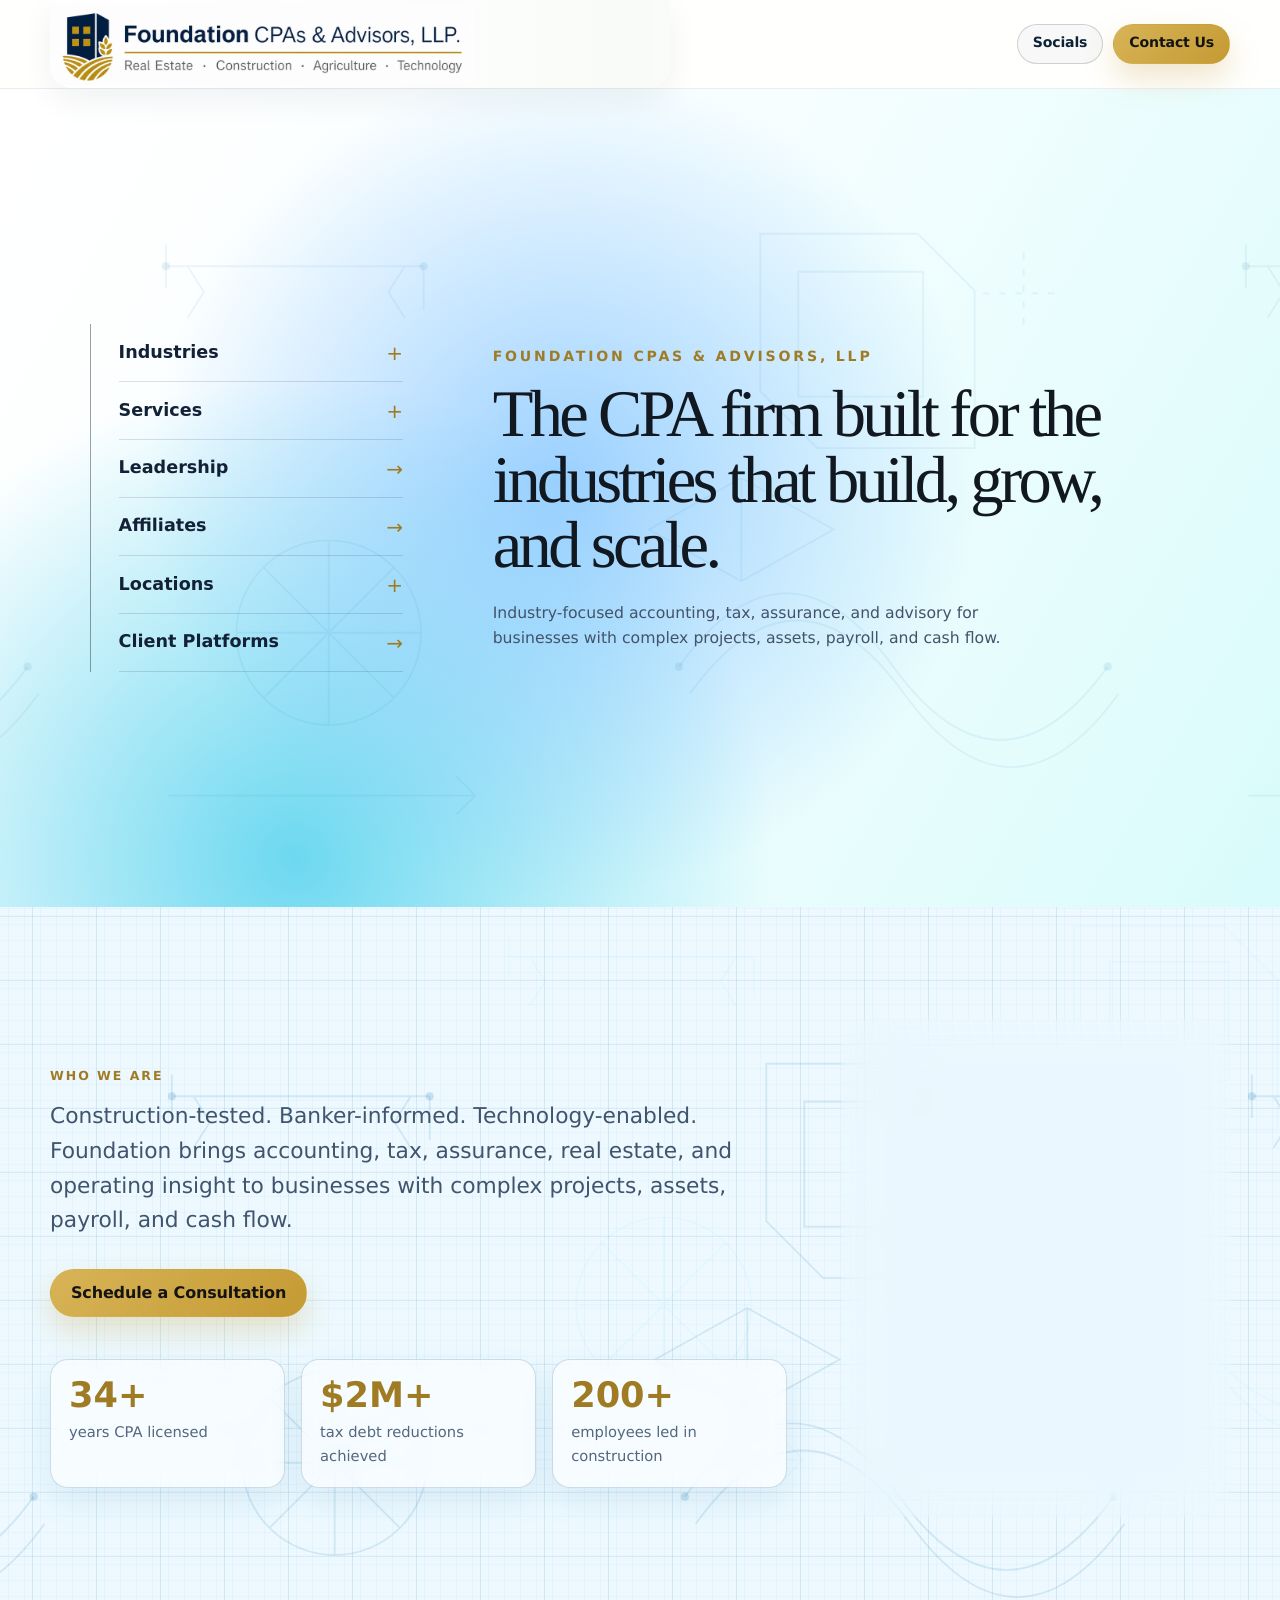
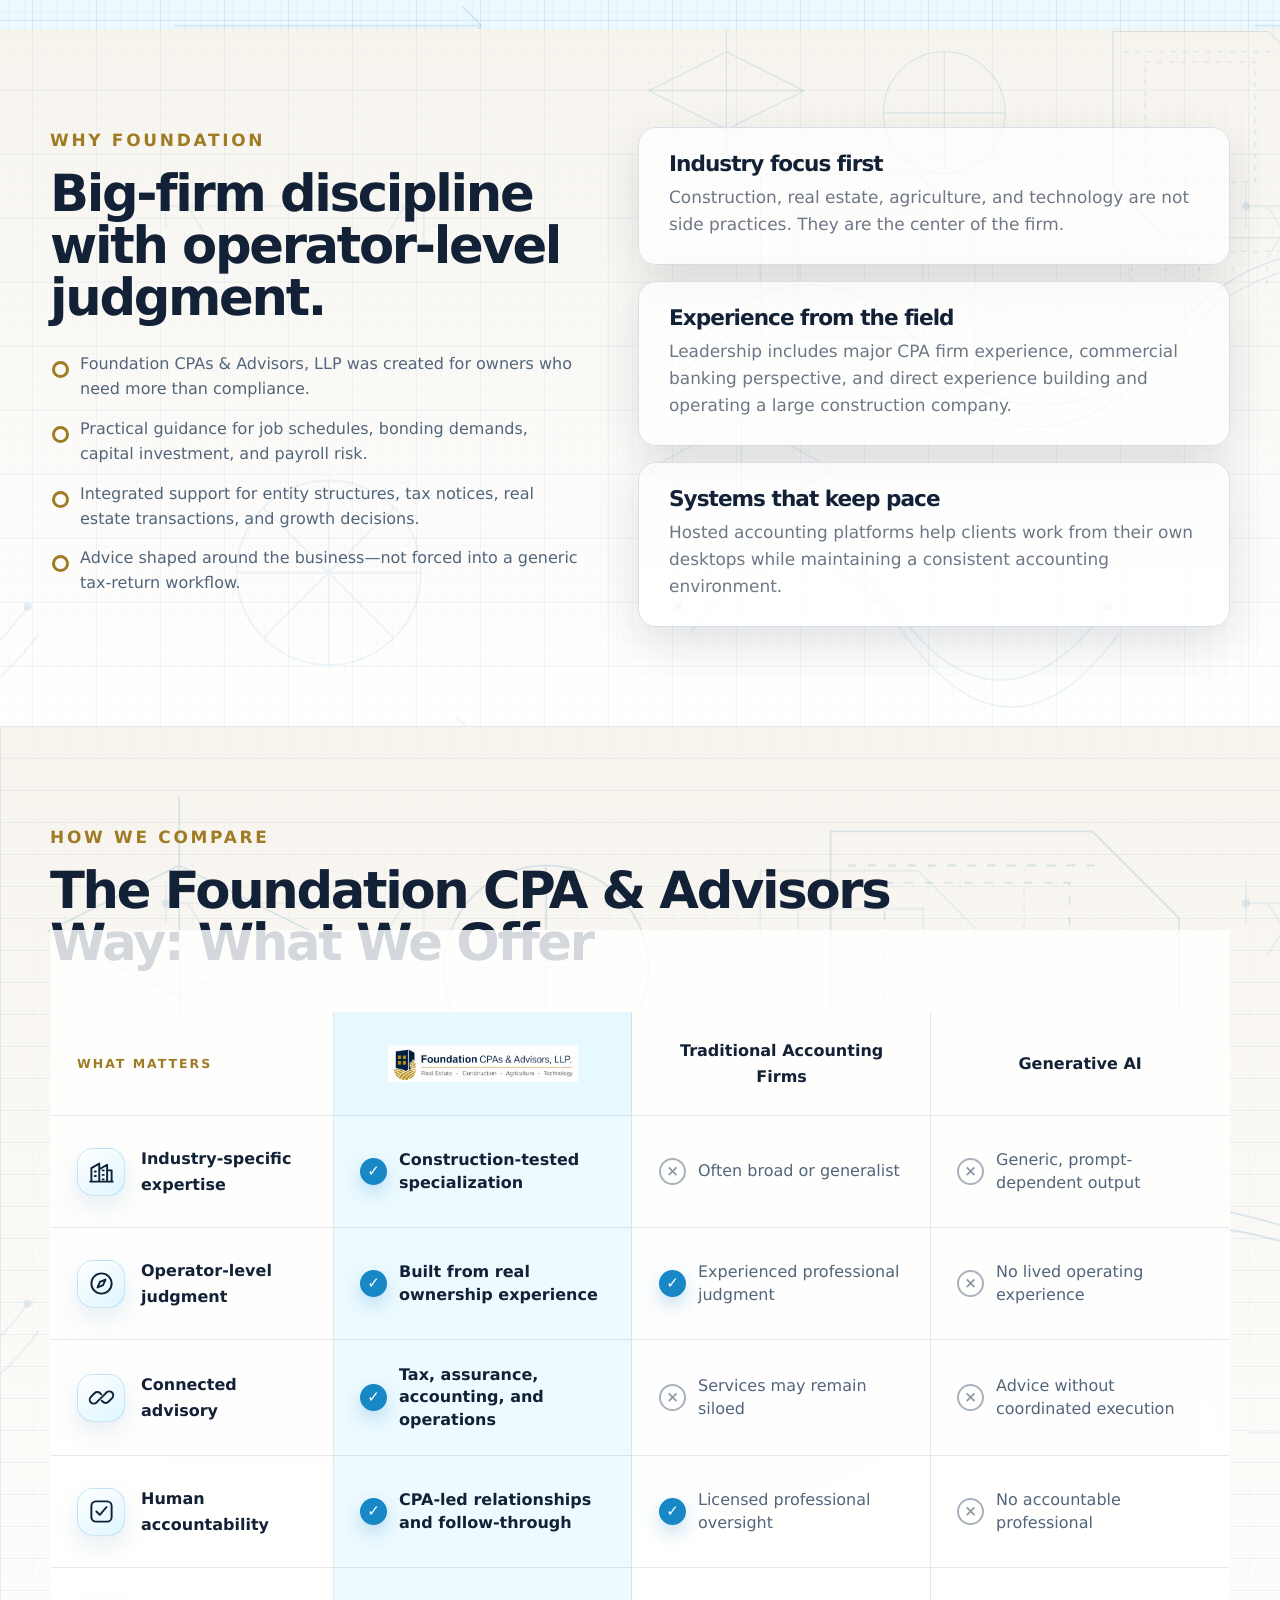
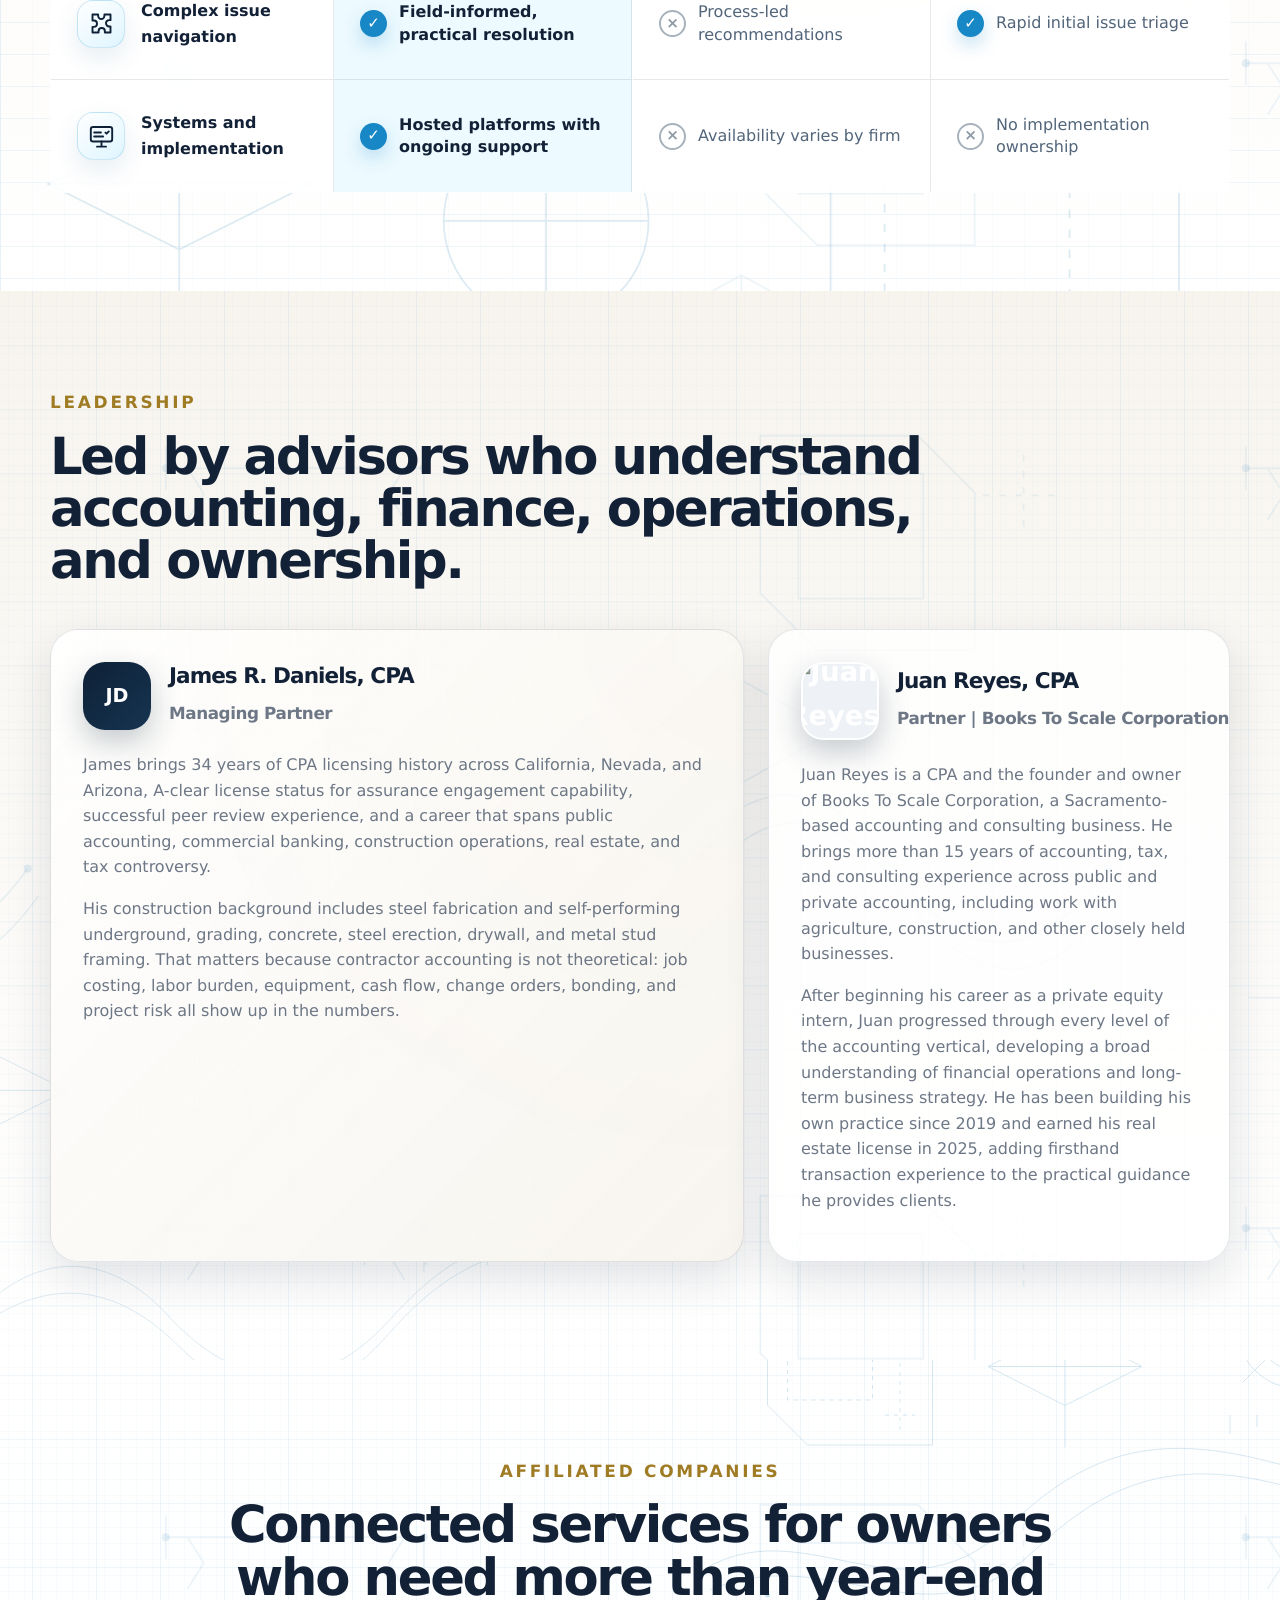
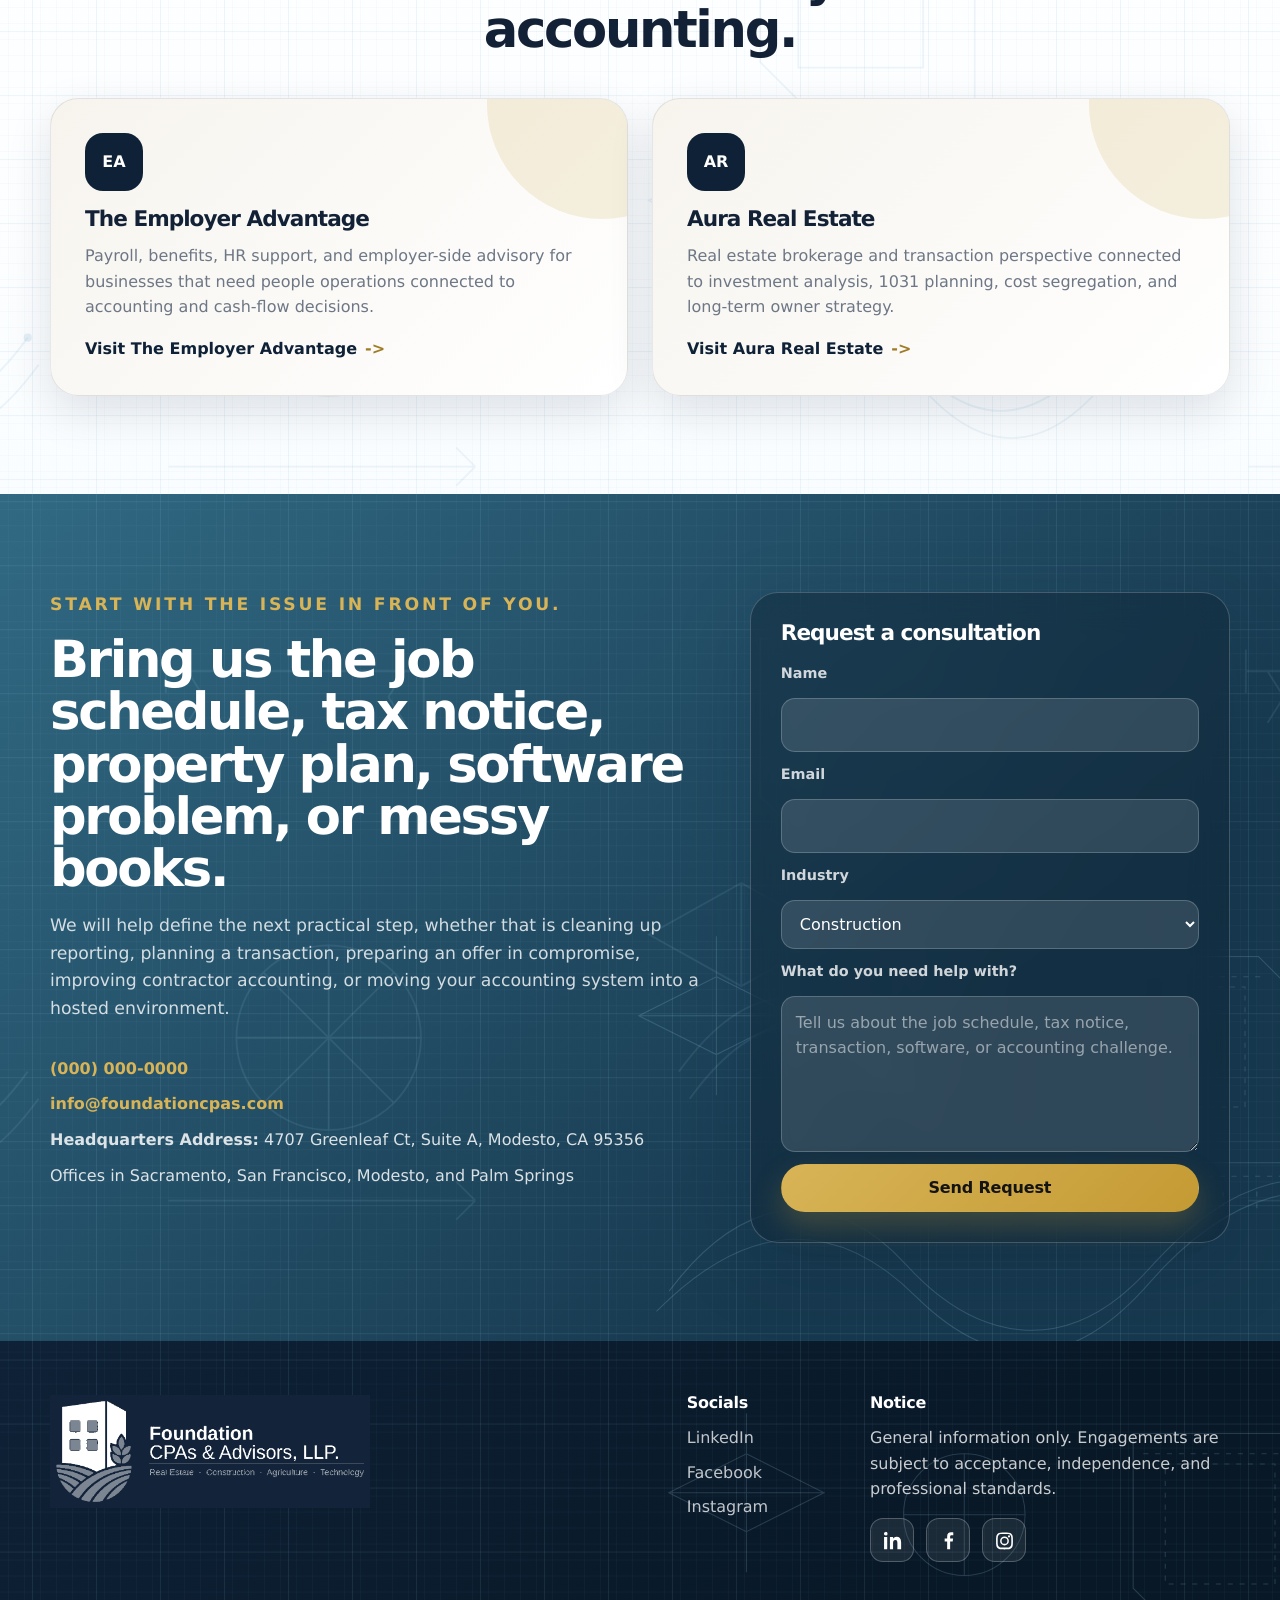
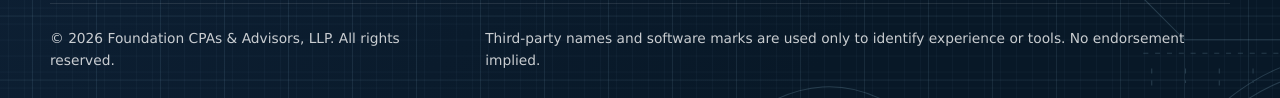
==== commit ee4c9921: "Add files via upload" ====
--- a/index.html
+++ b/index.html
@@ -194,17 +194,17 @@
           <div class="comparison-value"><span class="comparison-check">✓</span><span>Experienced professional judgment</span></div>
           <div class="comparison-value"><span class="comparison-cross">×</span><span>No lived operating experience</span></div>
 
-          <div class="comparison-metric"><span class="comparison-icon" aria-hidden="true"><svg viewBox="0 0 24 24"><path d="m9.5 14.5 5-5M7.2 17.8l-1 1a3.5 3.5 0 0 1-5-5l3.1-3.1a3.5 3.5 0 0 1 5 0M16.8 6.2l1-1a3.5 3.5 0 0 1 5 5l-3.1 3.1a3.5 3.5 0 0 1-5 0"/></svg></span><strong>Connected advisory</strong></div>
+          <div class="comparison-metric"><span class="comparison-icon" aria-hidden="true"><svg viewBox="0 0 24 24"><path d="m9.4 14.6-1.8 1.8a3.5 3.5 0 0 1-5-5l3.2-3.2a3.5 3.5 0 0 1 5 0l1 1M14.6 9.4l1.8-1.8a3.5 3.5 0 0 1 5 5l-3.2 3.2a3.5 3.5 0 0 1-5 0l-1-1M8.5 15.5l7-7"/></svg></span><strong>Connected advisory</strong></div>
           <div class="comparison-value foundation-value"><span class="comparison-check">✓</span><span>Tax, assurance, accounting, and operations</span></div>
           <div class="comparison-value"><span class="comparison-cross">×</span><span>Services may remain siloed</span></div>
           <div class="comparison-value"><span class="comparison-cross">×</span><span>Advice without coordinated execution</span></div>
 
-          <div class="comparison-metric"><span class="comparison-icon" aria-hidden="true"><svg viewBox="0 0 24 24"><path d="m8.5 12.5 2 2a2 2 0 0 0 2.8 0l4.2-4.2M2 13l4-4 3 1 3-2 3 1 3-1 4 4M4 11l-1.5 5 4.5 4 2-2 2 1 2-2 2 1 4.5-4.5"/></svg></span><strong>Human accountability</strong></div>
+          <div class="comparison-metric"><span class="comparison-icon" aria-hidden="true"><svg viewBox="0 0 24 24"><rect x="3" y="3" width="18" height="18" rx="4"/><path d="m7.5 12 3 3 6-7"/></svg></span><strong>Human accountability</strong></div>
           <div class="comparison-value foundation-value"><span class="comparison-check">✓</span><span>CPA-led relationships and follow-through</span></div>
           <div class="comparison-value"><span class="comparison-check">✓</span><span>Licensed professional oversight</span></div>
           <div class="comparison-value"><span class="comparison-cross">×</span><span>No accountable professional</span></div>
 
-          <div class="comparison-metric"><span class="comparison-icon" aria-hidden="true"><svg viewBox="0 0 24 24"><path d="M8 3h4a2.5 2.5 0 1 0 5 0h4v6a2.5 2.5 0 1 0 0 5v7h-6a2.5 2.5 0 1 0-5 0H3v-6a2.5 2.5 0 1 0 0-5V3h5Z"/></svg></span><strong>Complex issue navigation</strong></div>
+          <div class="comparison-metric"><span class="comparison-icon" aria-hidden="true"><svg viewBox="0 0 24 24"><path d="M4 4h5v1.2a2.8 2.8 0 1 0 5.6 0V4H20v5h-1.2a2.8 2.8 0 1 0 0 5.6H20V20h-5v-1.2a2.8 2.8 0 1 0-5.6 0V20H4v-5h1.2a2.8 2.8 0 1 0 0-5.6H4V4Z"/></svg></span><strong>Complex issue navigation</strong></div>
           <div class="comparison-value foundation-value"><span class="comparison-check">✓</span><span>Field-informed, practical resolution</span></div>
           <div class="comparison-value"><span class="comparison-cross">×</span><span>Process-led recommendations</span></div>
           <div class="comparison-value"><span class="comparison-check">✓</span><span>Rapid initial issue triage</span></div>
@@ -239,13 +239,16 @@
 
           <article class="leader-card reveal">
             <div class="leader-header">
-              <div class="leader-avatar">JR</div>
+              <div class="leader-avatar leader-photo">
+                <img src="assets/images/juan-reyes-headshot.jpg" width="1365" height="2048" alt="Juan Reyes, CPA">
+              </div>
               <div>
                 <h3>Juan Reyes, CPA</h3>
-                <p>Partner | Books to Scale Corporation</p>
+                <p>Partner | Books To Scale Corporation</p>
               </div>
             </div>
-            <p>Juan brings the Books to Scale operating perspective to Foundation: scalable bookkeeping, clean monthly close workflows, client-ready reporting, and accounting systems designed to support owners as the business grows.</p>
+            <p>Juan Reyes is a CPA and the founder and owner of Books To Scale Corporation, a Sacramento-based accounting and consulting business. He brings more than 15 years of accounting, tax, and consulting experience across public and private accounting, including work with agriculture, construction, and other closely held businesses.</p>
+            <p>After beginning his career as a private equity intern, Juan progressed through every level of the accounting vertical, developing a broad understanding of financial operations and long-term business strategy. He has been building his own practice since 2019 and earned his real estate license in 2025, adding firsthand transaction experience to the practical guidance he provides clients.</p>
           </article>
         </div>
       </div>
@@ -323,7 +326,6 @@
     <div class="container footer-grid">
       <div>
         <img src="assets/logos/logo-white-on-navy.png" width="1096" height="389" alt="Foundation CPAs & Advisors, LLP logo" class="footer-logo">
-        <p>Real Estate · Construction · Agriculture · Technology</p>
       </div>
       <div>
         <h3 id="socials">Socials</h3>
--- a/styles.css
+++ b/styles.css
@@ -991,6 +991,23 @@
   font-weight: 900;
 }
 
+.leader-photo {
+  width: 78px;
+  height: 78px;
+  overflow: hidden;
+  border: 2px solid rgba(255, 255, 255, 0.94);
+  background: #eef2f6;
+}
+
+.leader-photo img {
+  width: 100%;
+  height: 100%;
+  object-fit: cover;
+  object-position: 50% 24%;
+  transform: scale(1.42);
+  transform-origin: 50% 27%;
+}
+
 .leader-card p {
   color: var(--muted);
 }
@@ -2718,18 +2735,19 @@
 }
 
 .footer-notice {
-  display: grid;
-  grid-template-columns: minmax(0, 1fr) auto;
-  column-gap: 18px;
-  align-items: end;
+  display: block;
 }
 
 .footer-notice h3 {
-  grid-column: 1 / -1;
+  margin-bottom: 14px;
 }
 
 .footer-notice p {
   margin: 0;
+}
+
+.footer-notice .footer-social-icons {
+  margin-top: 16px;
 }
 
 .footer-social-icons a {
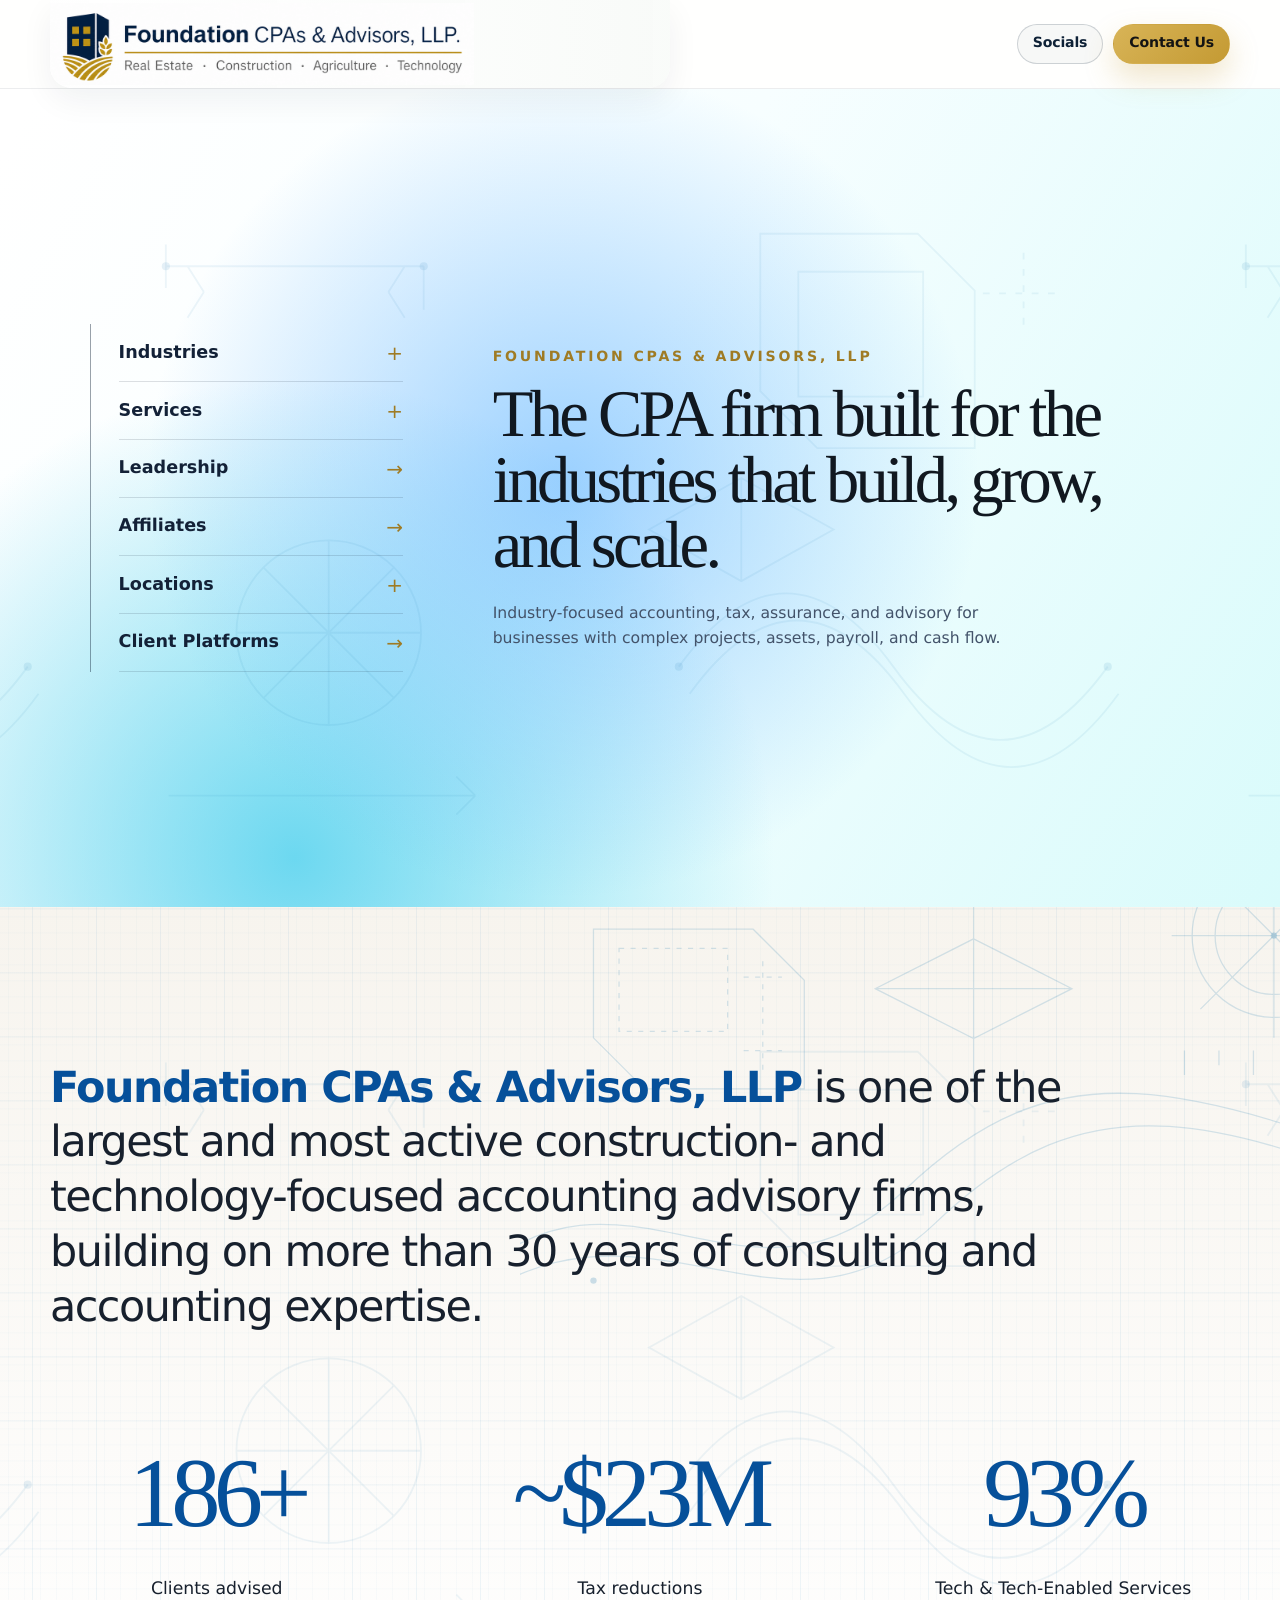
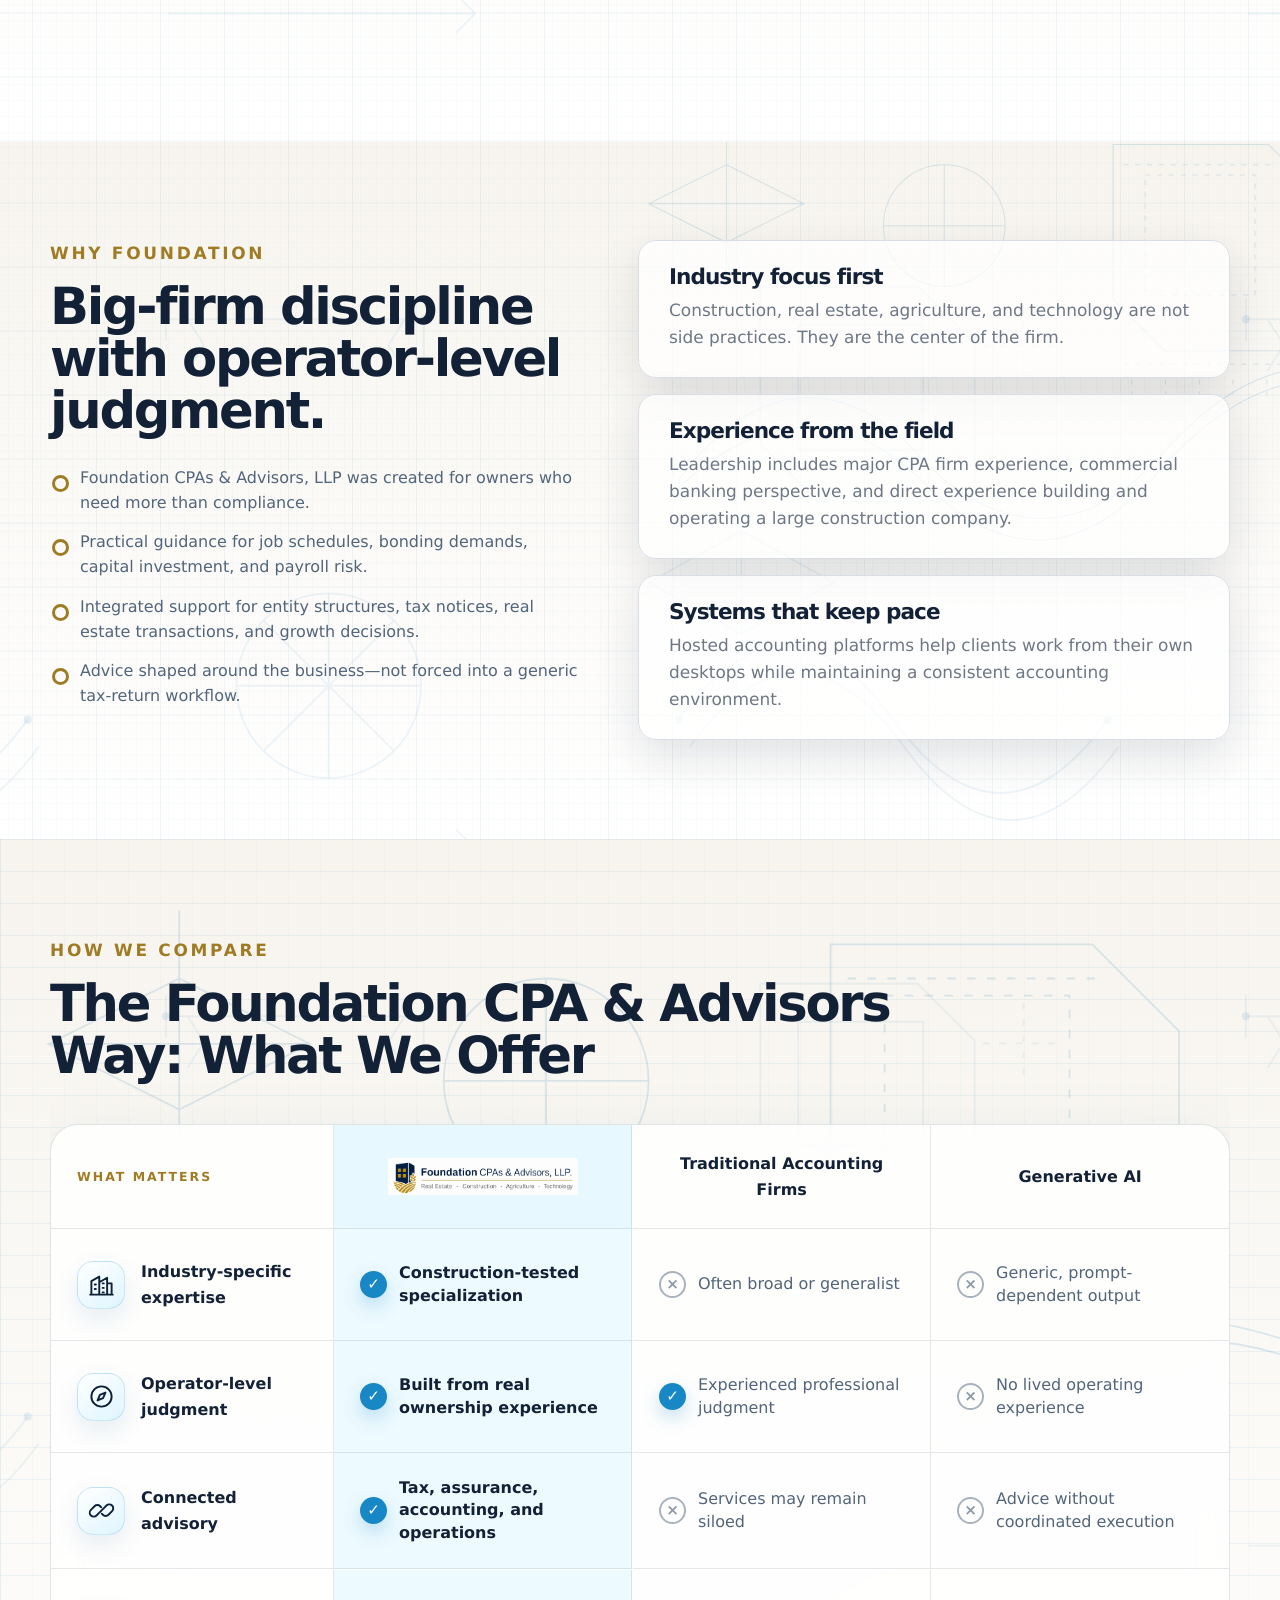
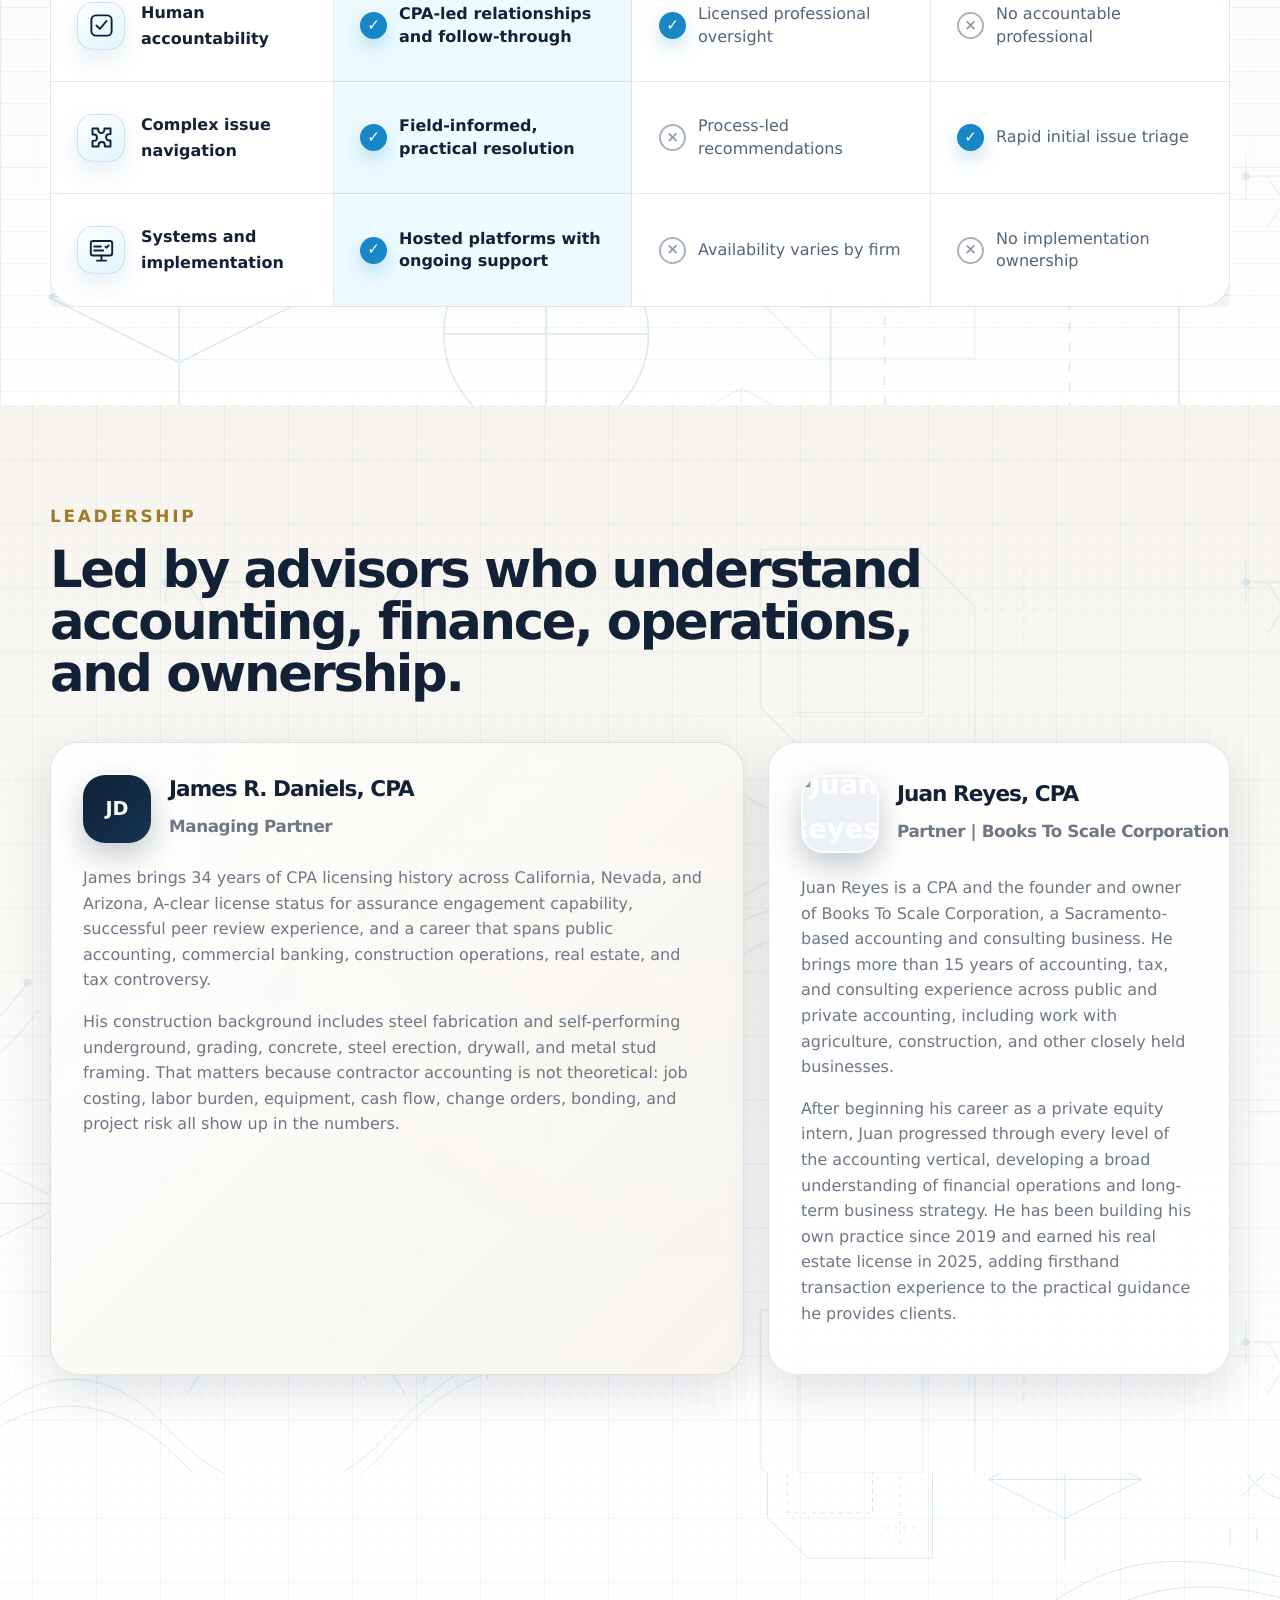
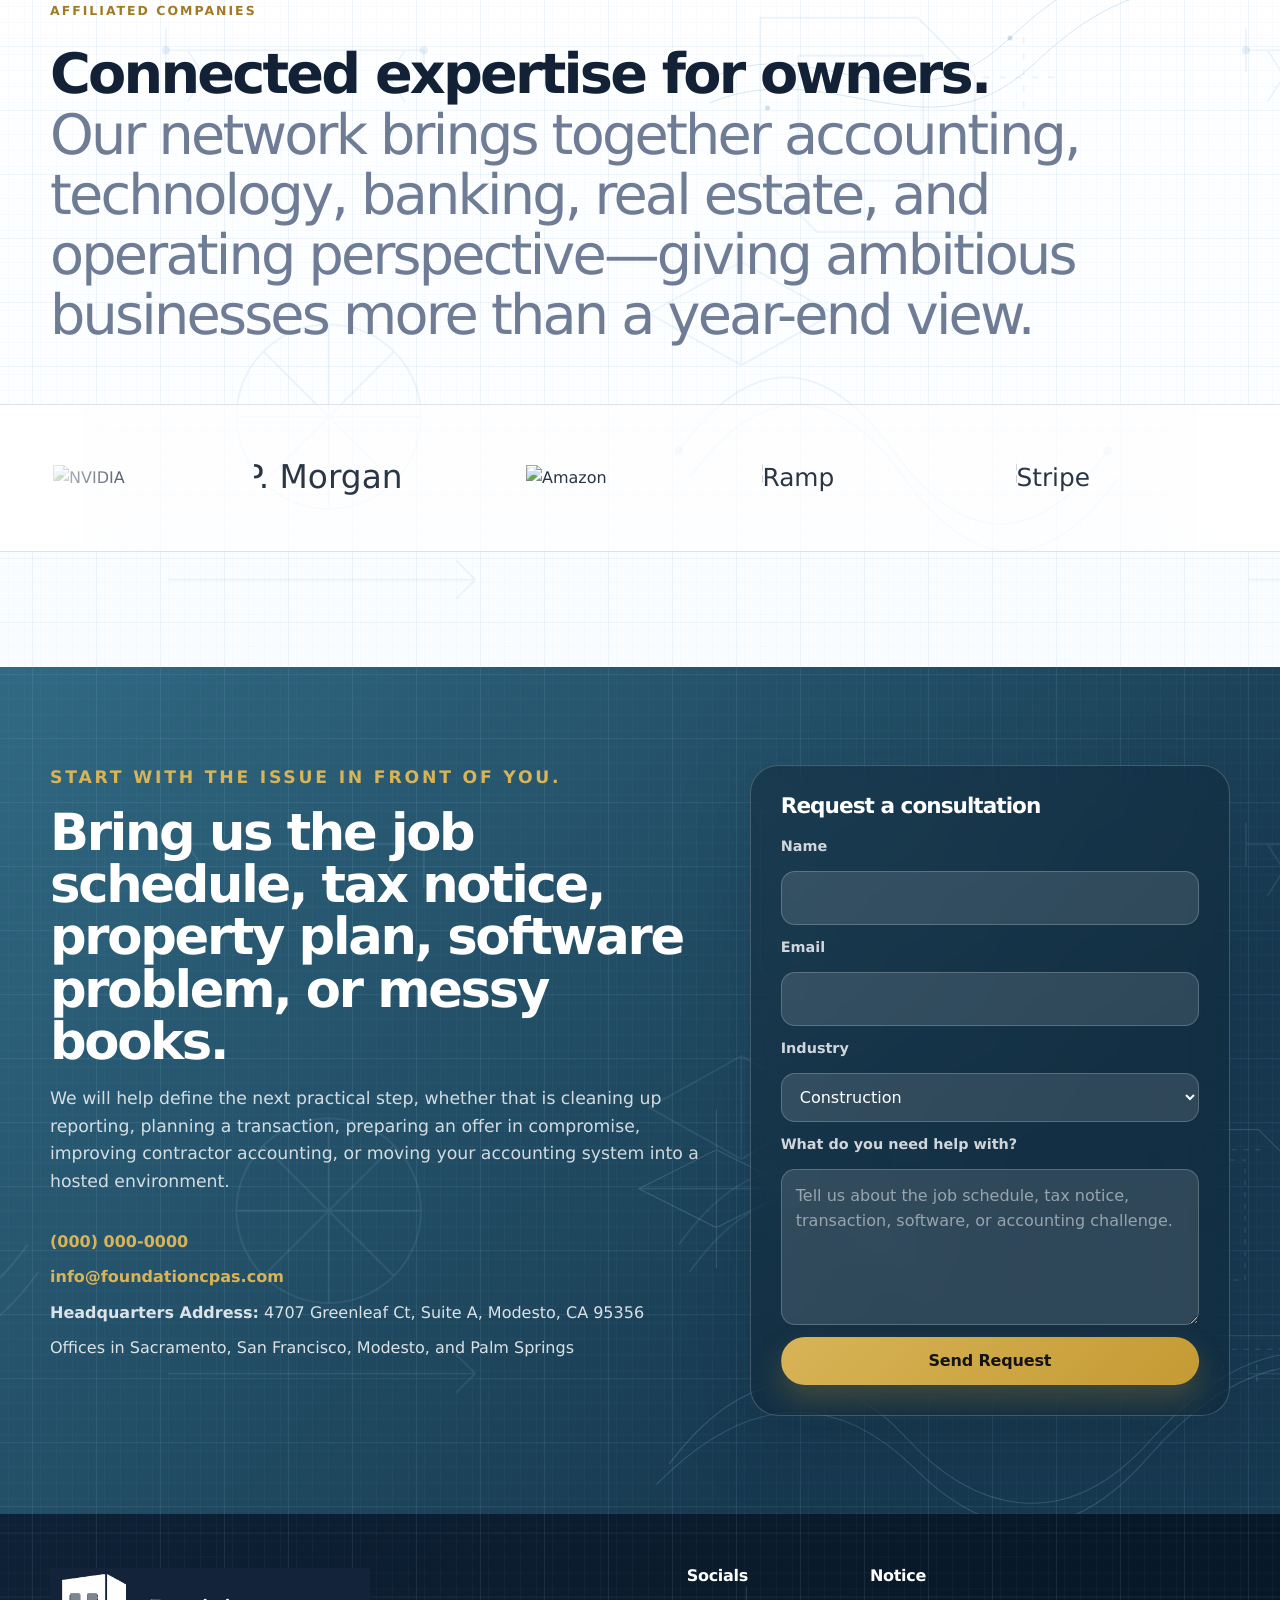
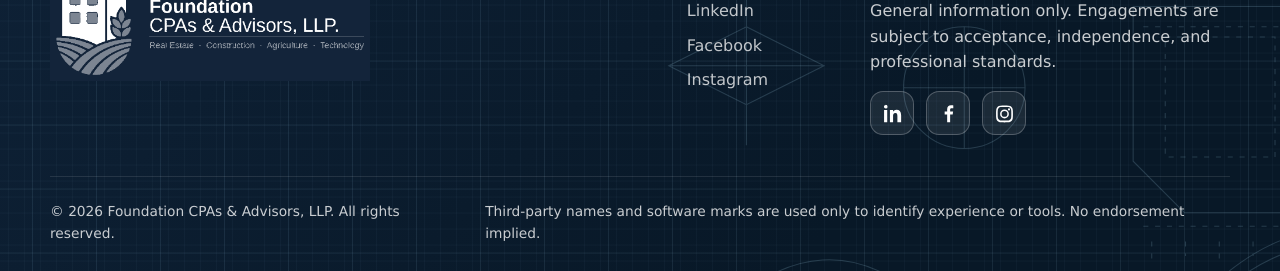
==== commit b16a07ed: "Add files via upload" ====
--- a/index.html
+++ b/index.html
@@ -119,24 +119,25 @@
       </div>
     </section>
 
-    <section class="hero hero-detail section-dark">
-      <div class="container hero-grid">
-        <div class="hero-copy reveal">
-          <p class="eyebrow">Who We Are</p>
-          <p class="hero-lede">Construction-tested. Banker-informed. Technology-enabled. Foundation brings accounting, tax, assurance, real estate, and operating insight to businesses with complex projects, assets, payroll, and cash flow.</p>
-          <div class="hero-actions">
-            <a class="btn btn-gold" href="#contact">Schedule a Consultation</a>
-          </div>
-          <div class="hero-trust" aria-label="Firm highlights">
-            <div><strong>34+</strong><span>years CPA licensed</span></div>
-            <div><strong>$2M+</strong><span>tax debt reductions achieved</span></div>
-            <div><strong>200+</strong><span>employees led in construction</span></div>
-          </div>
-        </div>
-
-        <aside class="hero-card hero-image-card reveal" aria-label="Construction team climbing on a job site">
-          <img src="assets/images/construction-team-hero.jpg" width="1920" height="1280" alt="Construction workers in hard hats climbing on a job site">
-        </aside>
+    <section class="firm-overview section-light" aria-labelledby="firm-overview-title">
+      <div class="container">
+        <p id="firm-overview-title" class="firm-overview-statement reveal">
+          <strong>Foundation CPAs &amp; Advisors, LLP</strong> is one of the largest and most active construction- and technology-focused accounting advisory firms, building on more than 30 years of consulting and accounting expertise.
+        </p>
+        <div class="firm-metrics reveal" aria-label="Firm highlights">
+          <article class="firm-metric">
+            <div class="firm-metric-value"><span class="counter-number" data-count="200">0</span><span aria-hidden="true">+</span></div>
+            <p>Clients advised</p>
+          </article>
+          <article class="firm-metric">
+            <div class="firm-metric-value"><span aria-hidden="true">~$</span><span class="counter-number" data-count="25">0</span><span aria-hidden="true">M</span></div>
+            <p>Tax reductions</p>
+          </article>
+          <article class="firm-metric">
+            <div class="firm-metric-value"><span class="counter-number" data-count="100">0</span><span aria-hidden="true">%</span></div>
+            <p>Tech &amp; Tech-Enabled Services</p>
+          </article>
+        </div>
       </div>
     </section>
 
@@ -256,26 +257,34 @@
 
     <section id="affiliates" class="affiliates section-white">
       <div class="container">
-        <div class="section-heading centered reveal">
+        <div class="affiliate-intro reveal">
           <p class="eyebrow dark">Affiliated Companies</p>
-          <h2>Connected services for owners who need more than year-end accounting.</h2>
-        </div>
-
-        <div class="affiliate-grid">
-          <article class="affiliate-card reveal">
-            <div class="affiliate-mark">EA</div>
-            <h3>The Employer Advantage</h3>
-            <p>Payroll, benefits, HR support, and employer-side advisory for businesses that need people operations connected to accounting and cash-flow decisions.</p>
-            <!-- TODO: replace href with The Employer Advantage website URL. -->
-            <a class="text-link" href="#contact" data-replace-url="EMPLOYER_ADVANTAGE_URL">Visit The Employer Advantage</a>
-          </article>
-          <article class="affiliate-card reveal">
-            <div class="affiliate-mark">AR</div>
-            <h3>Aura Real Estate</h3>
-            <p>Real estate brokerage and transaction perspective connected to investment analysis, 1031 planning, cost segregation, and long-term owner strategy.</p>
-            <!-- TODO: replace href with Aura Real Estate website URL. -->
-            <a class="text-link" href="#contact" data-replace-url="AURA_REAL_ESTATE_URL">Visit Aura Real Estate</a>
-          </article>
+          <p class="affiliate-statement"><strong>Connected expertise for owners.</strong> Our network brings together accounting, technology, banking, real estate, and operating perspective—giving ambitious businesses more than a year-end view.</p>
+        </div>
+      </div>
+
+      <div class="logo-belt reveal" aria-label="Affiliated and connected companies">
+        <div class="logo-belt-track">
+          <div class="logo-belt-group">
+            <figure><img src="assets/logos/affiliates/nvidia.png" alt="NVIDIA"></figure>
+            <figure><img src="assets/logos/affiliates/jpmorgan.png" alt="J.P. Morgan"></figure>
+            <figure><img src="assets/logos/affiliates/amazon.png" alt="Amazon"></figure>
+            <figure><img src="assets/logos/affiliates/ramp.png" alt="Ramp"></figure>
+            <figure><img src="assets/logos/affiliates/stripe.png" alt="Stripe"></figure>
+            <figure><img src="assets/logos/affiliates/coinbase.png" alt="Coinbase"></figure>
+            <figure><img src="assets/logos/affiliates/bank-of-america.png" alt="Bank of America"></figure>
+            <figure><img src="assets/logos/affiliates/databricks.png" alt="Databricks"></figure>
+          </div>
+          <div class="logo-belt-group" aria-hidden="true">
+            <figure><img src="assets/logos/affiliates/nvidia.png" alt=""></figure>
+            <figure><img src="assets/logos/affiliates/jpmorgan.png" alt=""></figure>
+            <figure><img src="assets/logos/affiliates/amazon.png" alt=""></figure>
+            <figure><img src="assets/logos/affiliates/ramp.png" alt=""></figure>
+            <figure><img src="assets/logos/affiliates/stripe.png" alt=""></figure>
+            <figure><img src="assets/logos/affiliates/coinbase.png" alt=""></figure>
+            <figure><img src="assets/logos/affiliates/bank-of-america.png" alt=""></figure>
+            <figure><img src="assets/logos/affiliates/databricks.png" alt=""></figure>
+          </div>
         </div>
       </div>
     </section>
--- a/styles.css
+++ b/styles.css
@@ -1458,6 +1458,242 @@
   }
 }
 
+/* Fast, consistent interactions for the floating Explore drawer. */
+.rail-item {
+  transition: color 0.18s ease;
+}
+
+.rail-item:hover,
+.rail-item:focus-visible {
+  color: var(--gold-2);
+}
+
+.rail-panel {
+  transition:
+    opacity 0.26s ease,
+    transform 0.3s cubic-bezier(0.22, 1, 0.36, 1);
+}
+
+.rail-backdrop {
+  transition: opacity 0.26s ease;
+}
+
+/* Francisco Partners-inspired firm overview, adapted to the Foundation system. */
+.firm-overview {
+  position: relative;
+  min-height: 650px;
+  padding: clamp(100px, 12vw, 170px) 0 clamp(90px, 11vw, 150px);
+  overflow: hidden;
+  background:
+    var(--blueprint-detail-light),
+    var(--blueprint-grid-light),
+    linear-gradient(180deg, #f6fcff, #ffffff);
+  background-size: auto, 32px 32px, auto;
+}
+
+.firm-overview-statement {
+  max-width: 1080px;
+  margin: 0;
+  color: #17202d;
+  font-size: clamp(2rem, 3.35vw, 3.45rem);
+  font-weight: 390;
+  letter-spacing: -0.035em;
+  line-height: 1.28;
+}
+
+.firm-overview-statement strong {
+  color: #06509a;
+  font-weight: 780;
+}
+
+.firm-metrics {
+  display: grid;
+  grid-template-columns: repeat(3, minmax(0, 1fr));
+  gap: clamp(34px, 7vw, 110px);
+  margin-top: clamp(76px, 9vw, 125px);
+}
+
+.firm-metric {
+  min-width: 0;
+  padding: 0 6px;
+  text-align: center;
+}
+
+.firm-metric-value {
+  display: flex;
+  min-height: 1.05em;
+  align-items: baseline;
+  justify-content: center;
+  color: #06509a;
+  font-family: Georgia, "Times New Roman", serif;
+  font-size: clamp(4.2rem, 7.7vw, 7.7rem);
+  font-variant-numeric: tabular-nums lining-nums;
+  letter-spacing: -0.07em;
+  line-height: 0.9;
+  white-space: nowrap;
+}
+
+.firm-metric p {
+  margin: 24px 0 0;
+  color: #17202d;
+  font-size: clamp(1rem, 1.35vw, 1.28rem);
+  line-height: 1.35;
+}
+
+/* Stripe-inspired, continuously looping company rail. */
+.affiliates {
+  padding: clamp(90px, 10vw, 145px) 0 clamp(85px, 9vw, 130px);
+  overflow: hidden;
+}
+
+.affiliate-intro {
+  max-width: 1040px;
+}
+
+.affiliate-statement {
+  margin: 24px 0 58px;
+  color: #6f7c96;
+  font-size: clamp(2.25rem, 4.35vw, 4.75rem);
+  font-weight: 520;
+  letter-spacing: -0.05em;
+  line-height: 1.08;
+}
+
+.affiliate-statement strong {
+  color: var(--ink);
+  font-weight: 650;
+}
+
+.logo-belt {
+  position: relative;
+  width: 100%;
+  overflow: hidden;
+  border-top: 1px solid rgba(14, 33, 54, 0.13);
+  border-bottom: 1px solid rgba(14, 33, 54, 0.13);
+  background: rgba(255, 255, 255, 0.7);
+}
+
+.logo-belt::before,
+.logo-belt::after {
+  content: "";
+  position: absolute;
+  z-index: 2;
+  top: 0;
+  bottom: 0;
+  width: min(12vw, 180px);
+  pointer-events: none;
+}
+
+.logo-belt::before {
+  left: 0;
+  background: linear-gradient(90deg, #fff 8%, rgba(255, 255, 255, 0));
+}
+
+.logo-belt::after {
+  right: 0;
+  background: linear-gradient(270deg, #fff 8%, rgba(255, 255, 255, 0));
+}
+
+.logo-belt-track {
+  display: flex;
+  width: max-content;
+  animation: affiliate-belt 34s linear infinite;
+  will-change: transform;
+}
+
+.logo-belt:hover .logo-belt-track {
+  animation-play-state: paused;
+}
+
+.logo-belt-group {
+  display: flex;
+  flex: 0 0 auto;
+  align-items: center;
+  gap: clamp(44px, 5vw, 86px);
+  padding: 34px clamp(44px, 5vw, 86px) 34px 0;
+}
+
+.logo-belt-group figure {
+  display: grid;
+  width: 190px;
+  height: 78px;
+  flex: 0 0 190px;
+  margin: 0;
+  overflow: hidden;
+  place-items: center;
+}
+
+.logo-belt-group img {
+  width: 154px;
+  max-width: 154px;
+  max-height: 58px;
+  object-fit: contain;
+  filter: saturate(0.82) contrast(1.08);
+}
+
+.logo-belt-group figure:nth-child(1) img {
+  width: 84px;
+}
+
+.logo-belt-group figure:nth-child(2) img {
+  transform: scale(2.05);
+}
+
+.logo-belt-group figure:nth-child(4) img,
+.logo-belt-group figure:nth-child(5) img,
+.logo-belt-group figure:nth-child(7) img {
+  transform: scale(1.55);
+}
+
+@keyframes affiliate-belt {
+  to {
+    transform: translateX(-50%);
+  }
+}
+
+@media (max-width: 860px) {
+  .firm-overview {
+    min-height: 0;
+    padding: 86px 0;
+  }
+
+  .firm-overview-statement {
+    font-size: clamp(1.8rem, 7vw, 2.75rem);
+  }
+
+  .firm-metrics {
+    grid-template-columns: 1fr;
+    gap: 58px;
+    margin-top: 70px;
+  }
+
+  .firm-metric-value {
+    font-size: clamp(4.5rem, 22vw, 7rem);
+  }
+
+  .affiliate-statement {
+    margin-bottom: 42px;
+    font-size: clamp(2rem, 8vw, 3.35rem);
+  }
+
+  .logo-belt-group {
+    gap: 36px;
+    padding: 26px 36px 26px 0;
+  }
+
+  .logo-belt-group figure {
+    width: 150px;
+    height: 66px;
+    flex-basis: 150px;
+  }
+}
+
+@media (prefers-reduced-motion: reduce) {
+  .logo-belt-track {
+    animation-play-state: paused;
+  }
+}
+
 @media (max-width: 560px) {
   .container {
     width: min(100% - 28px, var(--container));
@@ -2795,3 +3031,23 @@
     margin-top: 16px;
   }
 }
+
+/* Final interaction overrides: keep these after legacy drawer declarations. */
+.rail-item:hover,
+.rail-item:focus-visible {
+  color: var(--gold-2);
+}
+
+.rail-panel {
+  transition:
+    opacity 0.26s ease,
+    transform 0.3s cubic-bezier(0.22, 1, 0.36, 1);
+}
+
+.rail-backdrop {
+  transition: opacity 0.26s ease;
+}
+
+.affiliates {
+  padding: clamp(90px, 10vw, 145px) 0 clamp(85px, 9vw, 130px);
+}
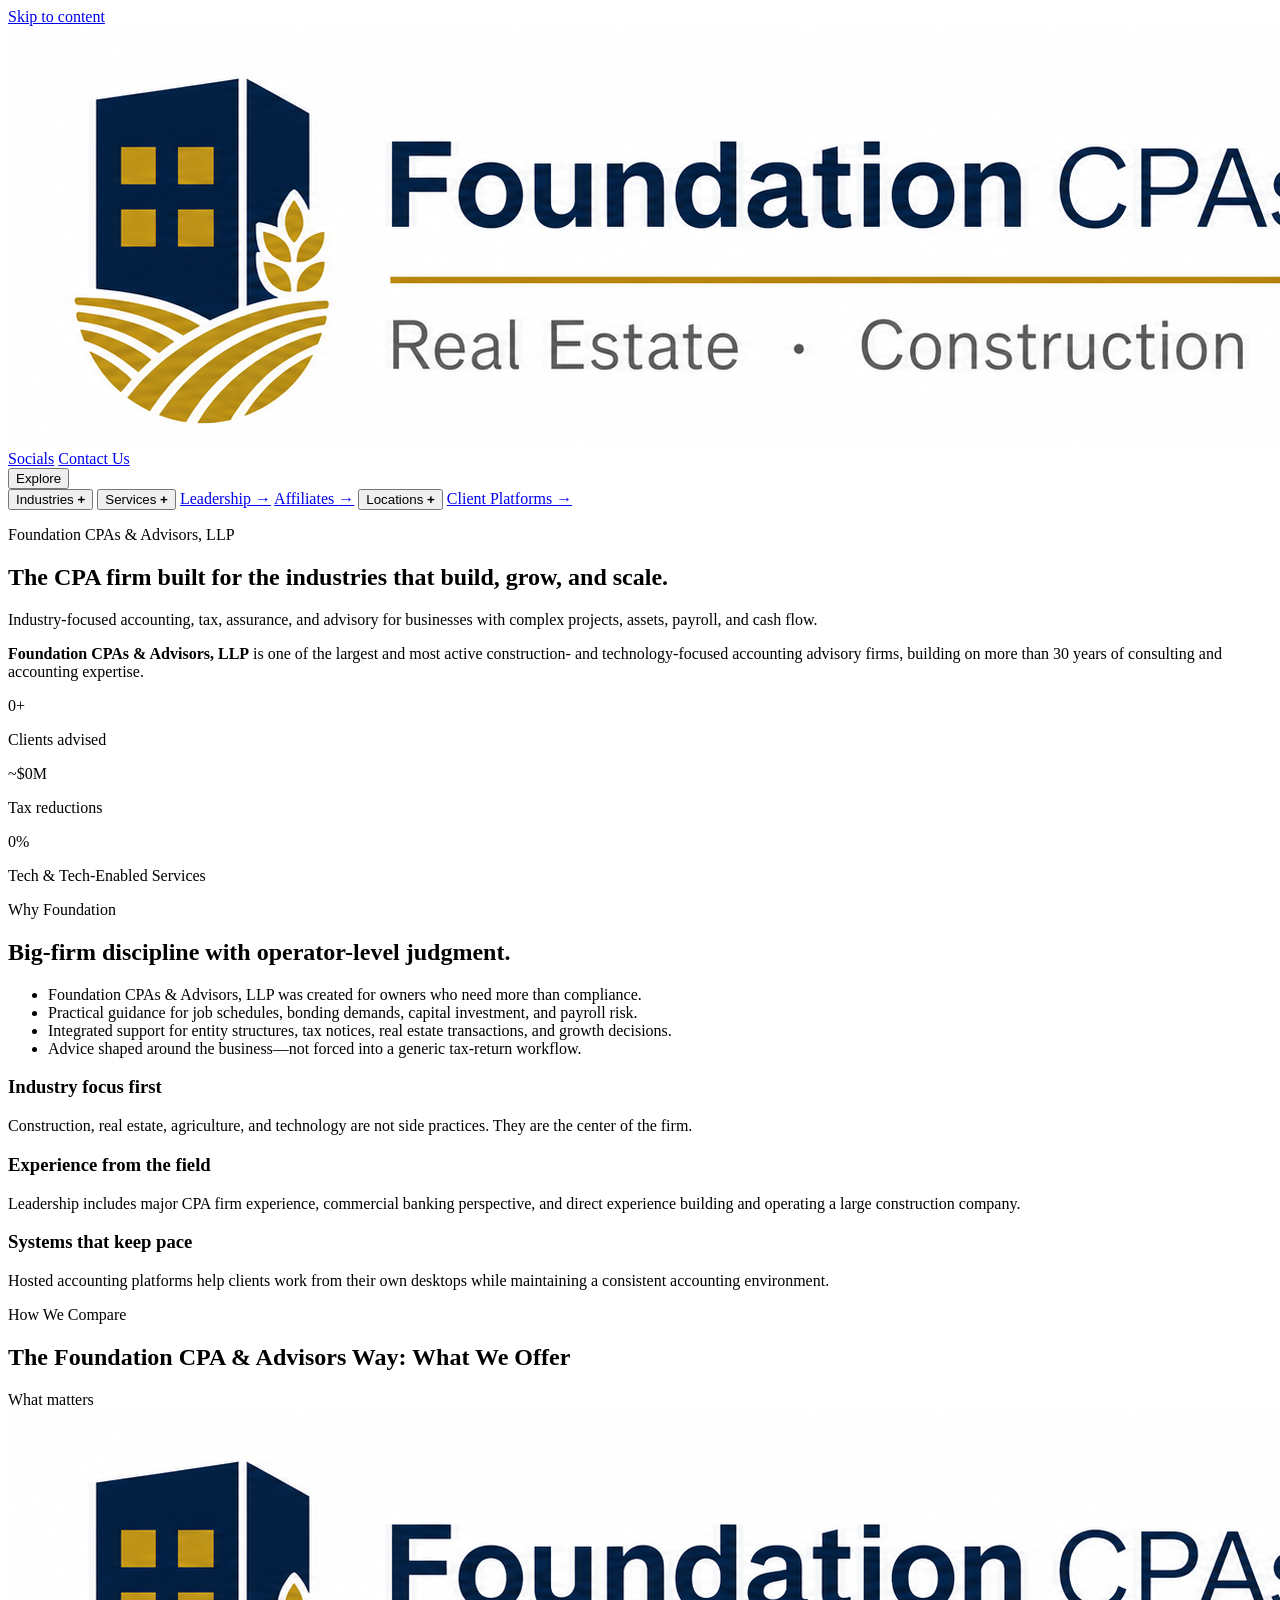
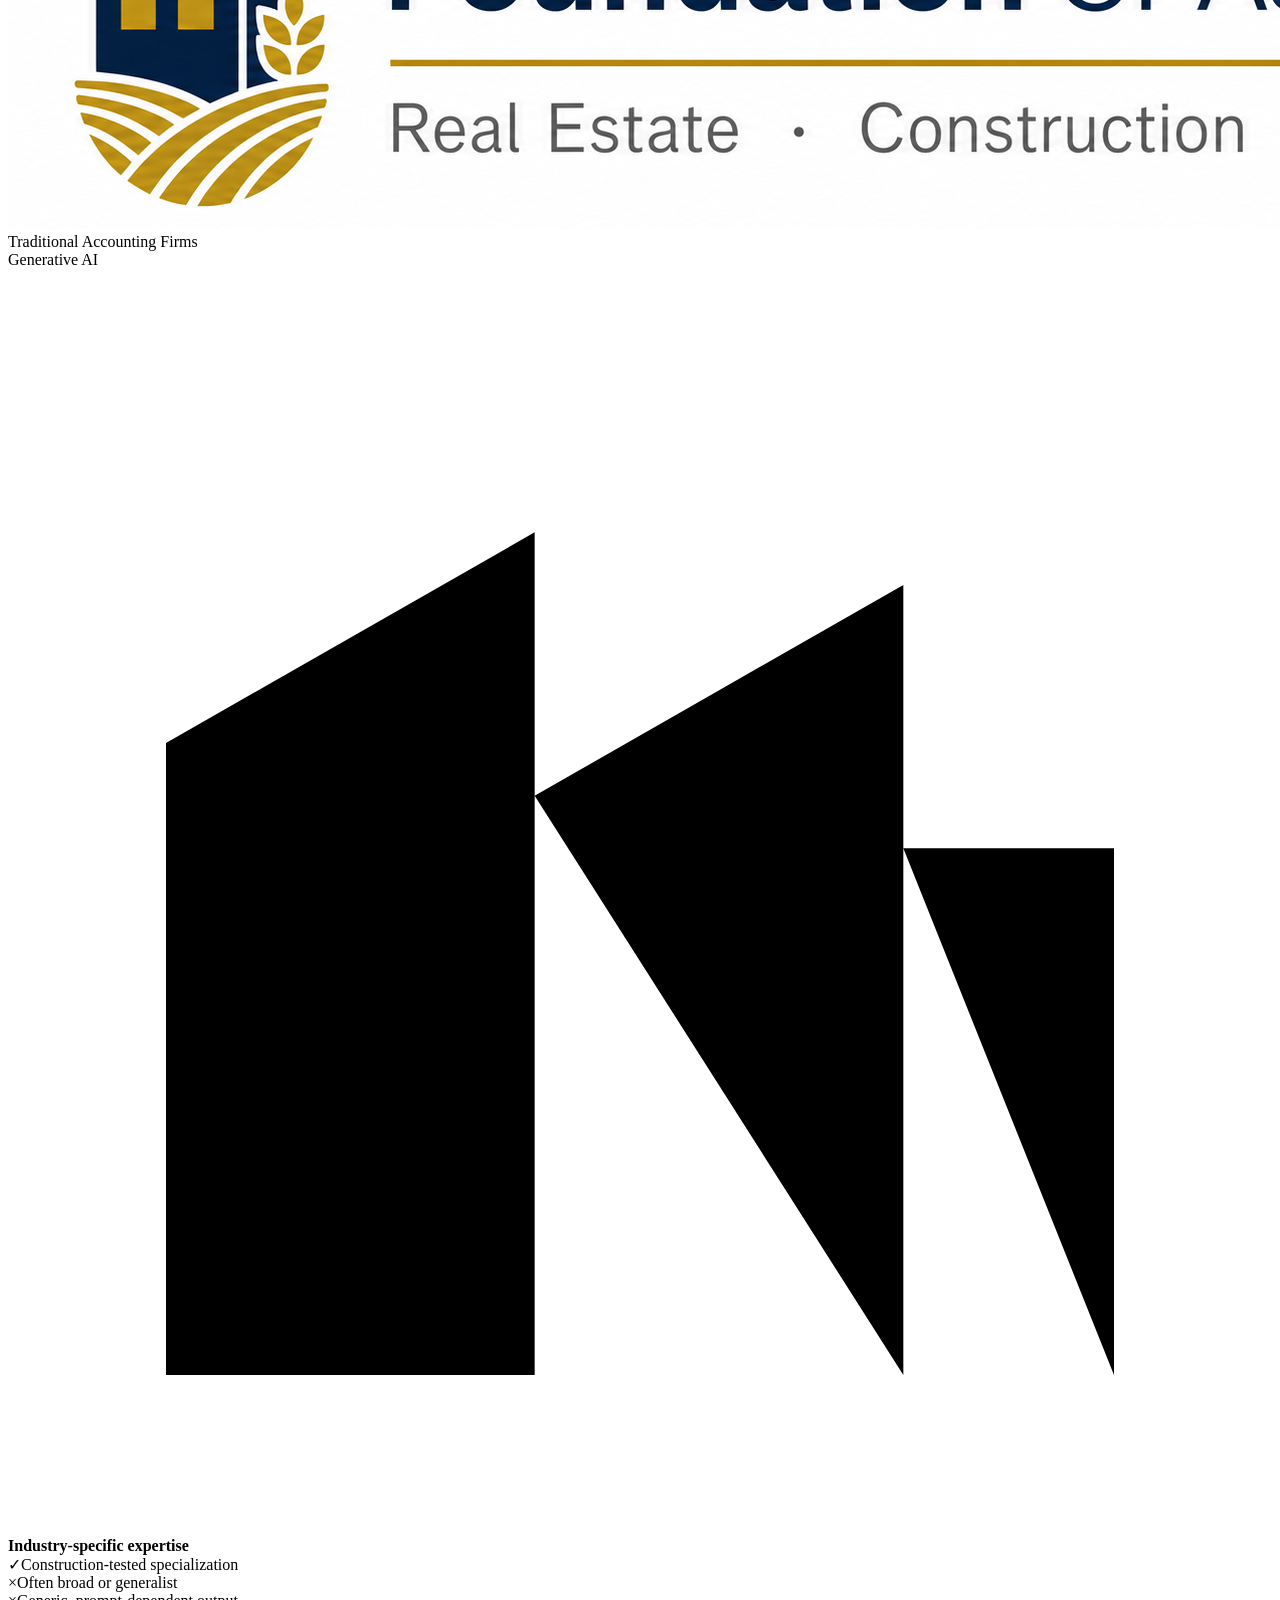
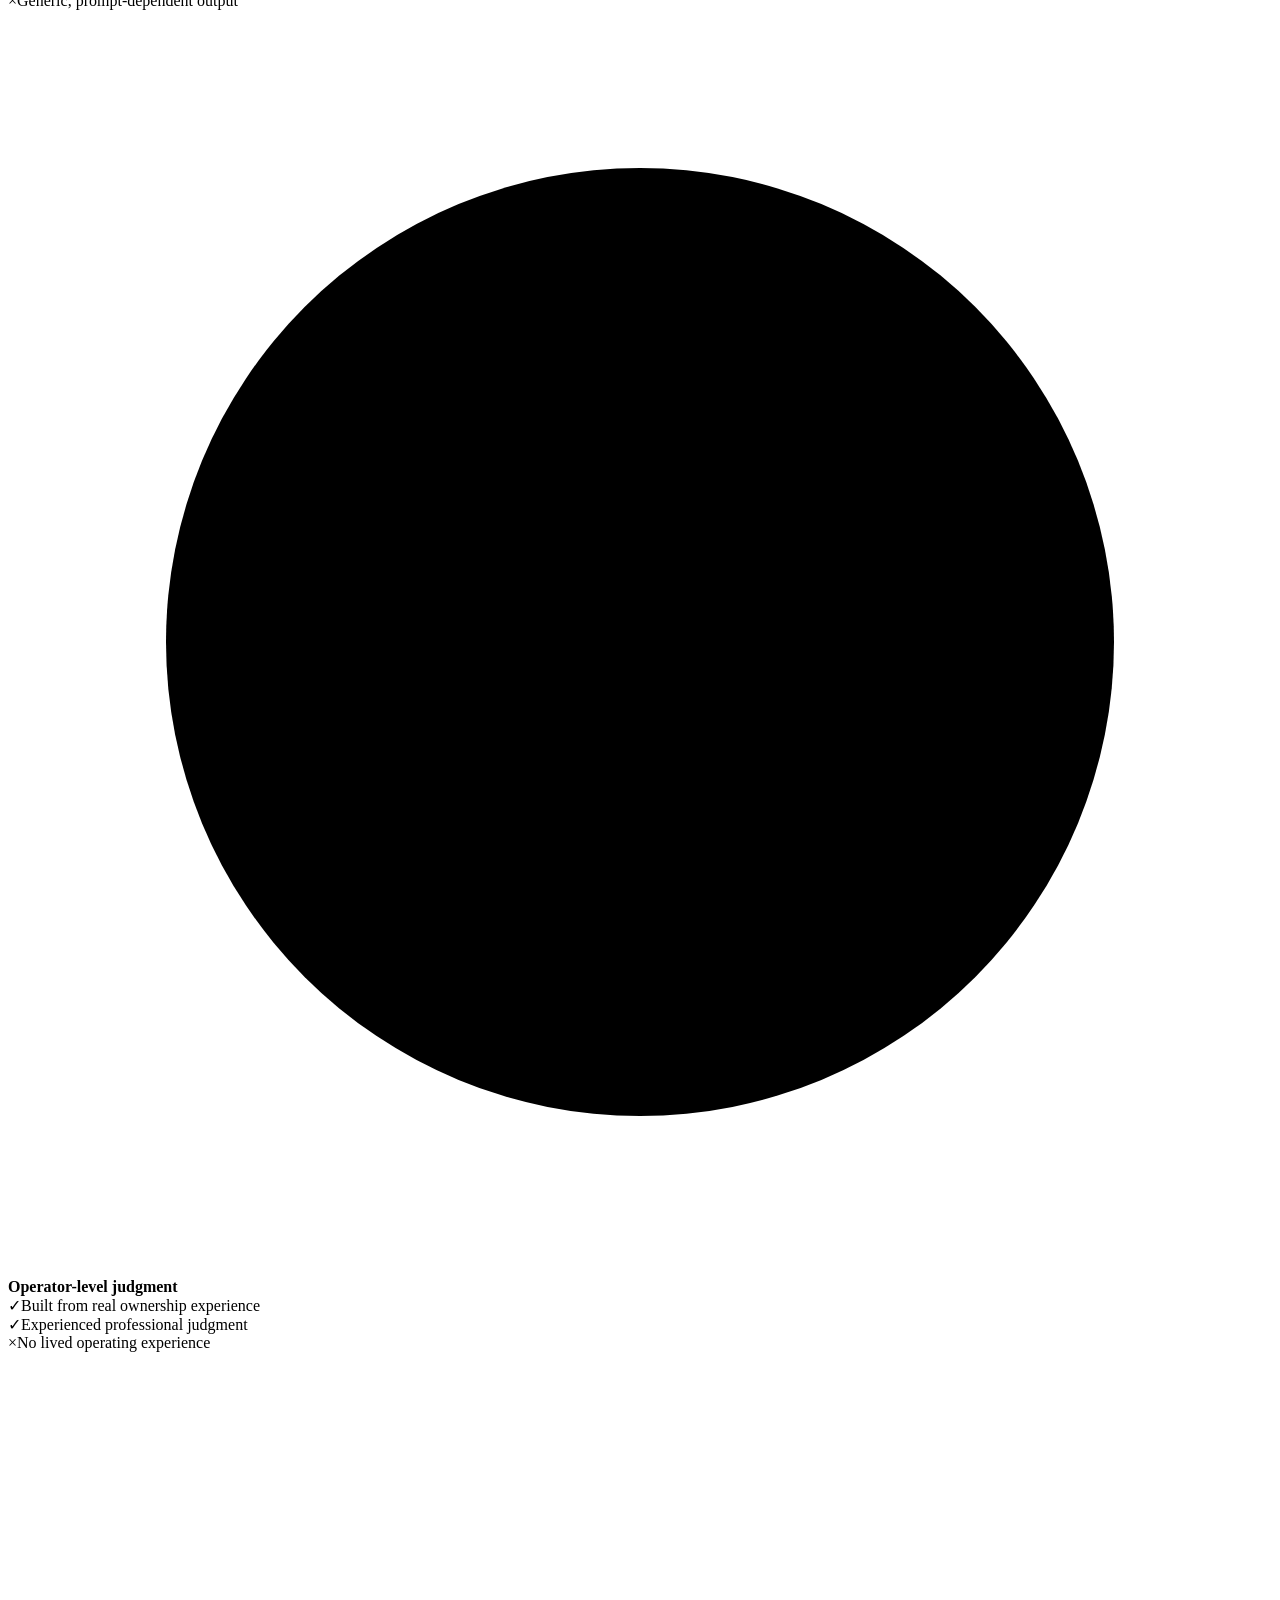
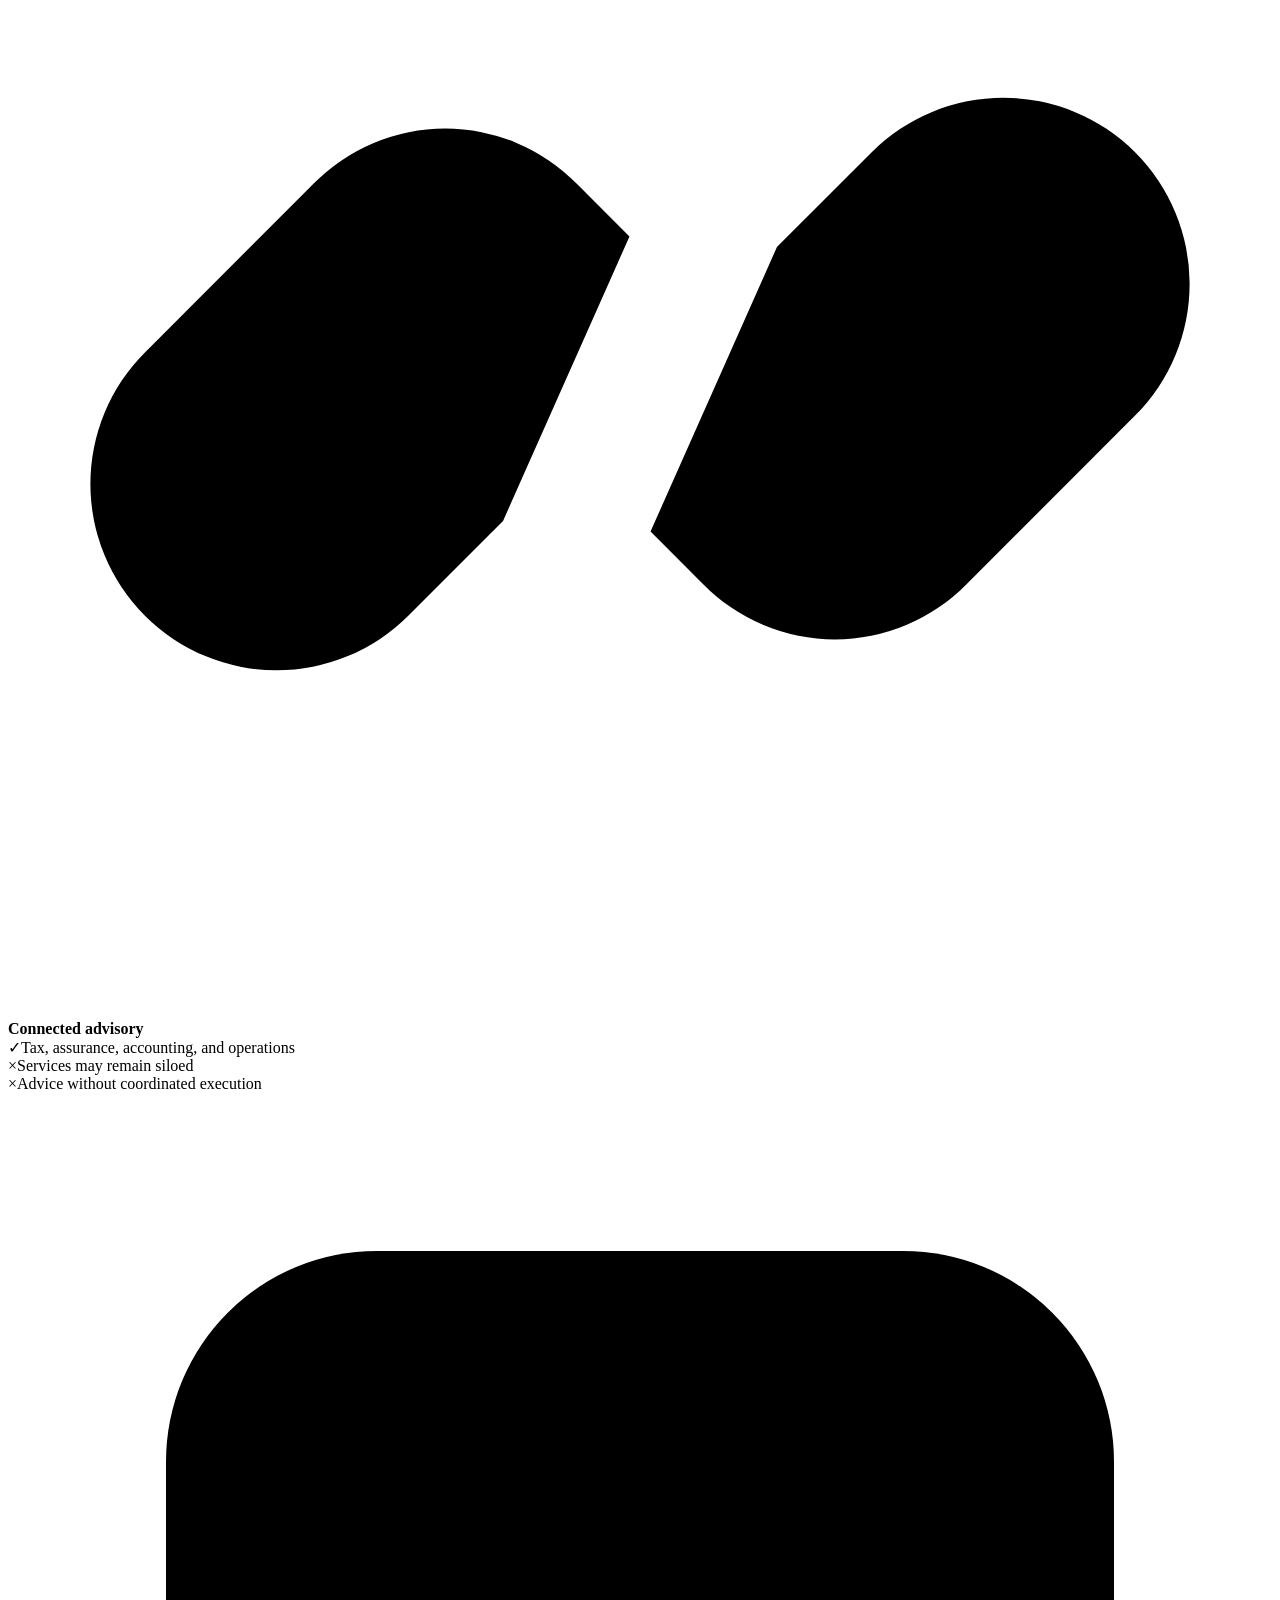
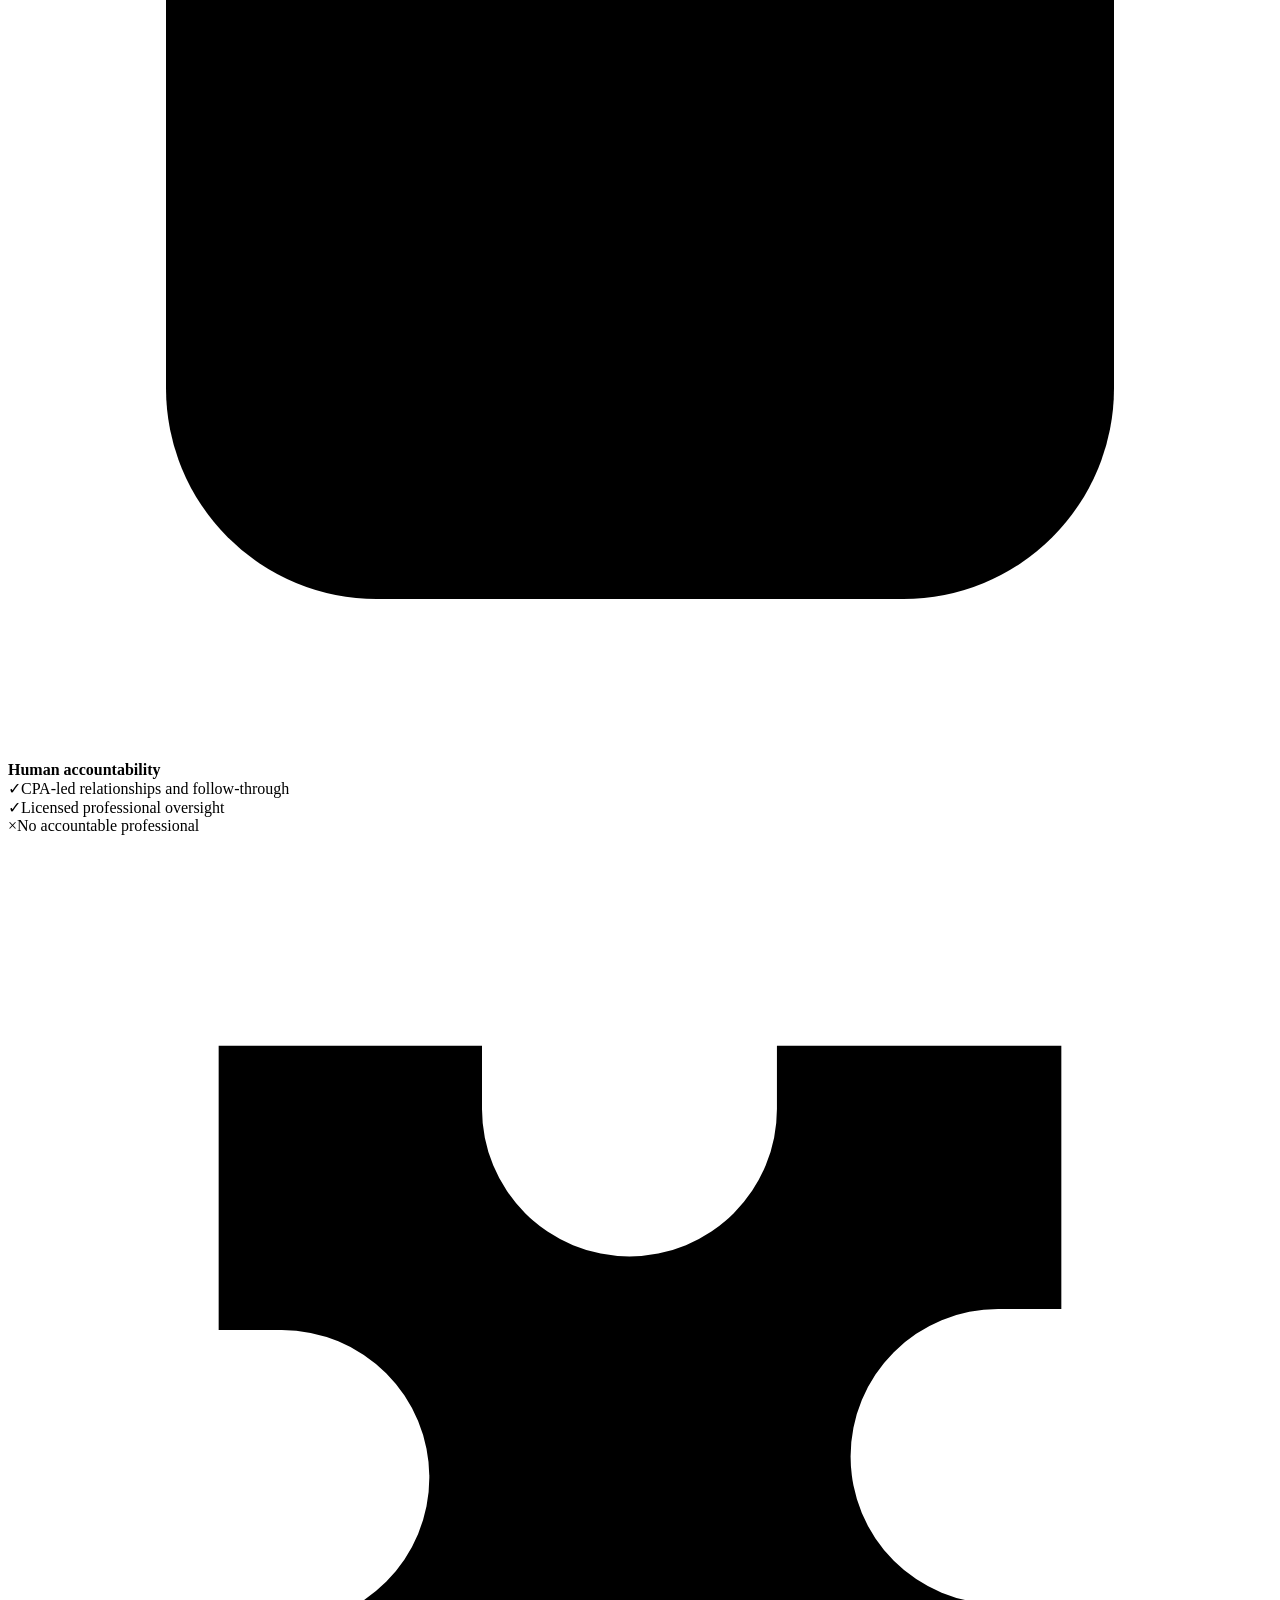
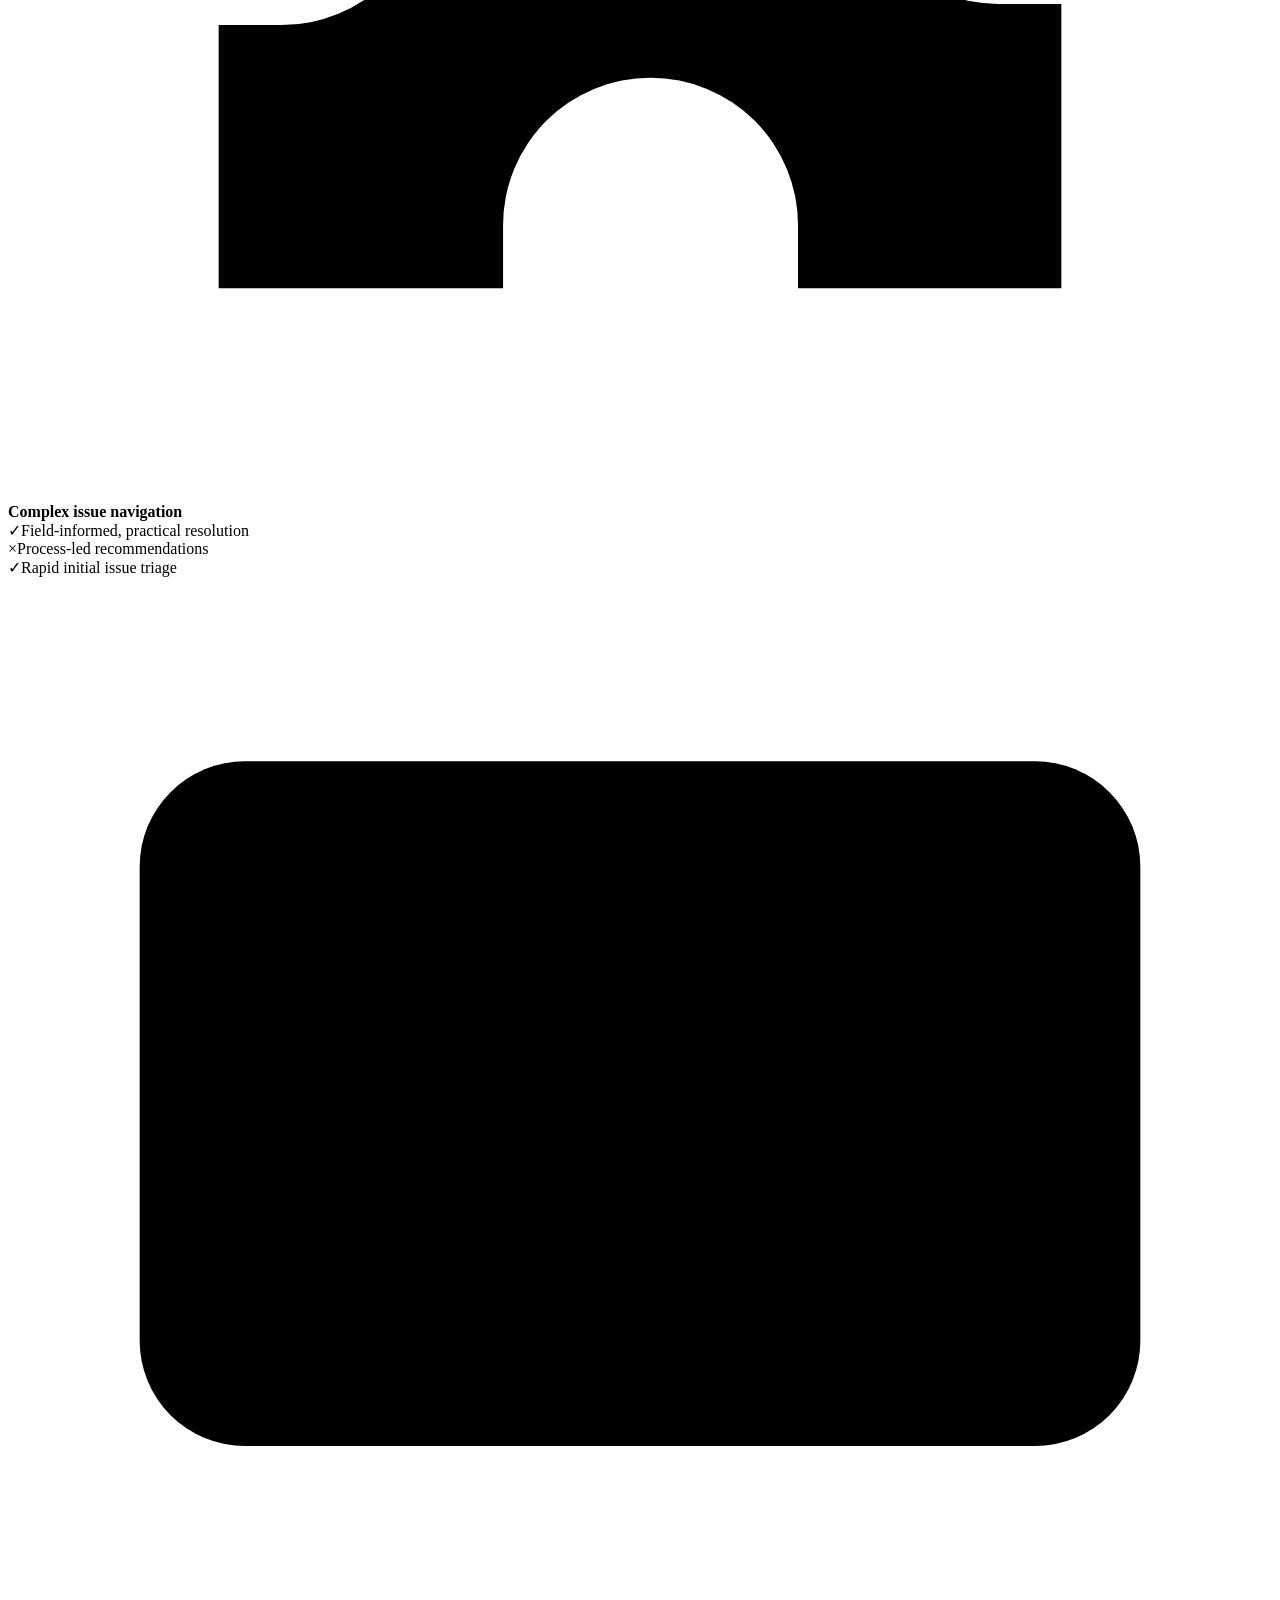
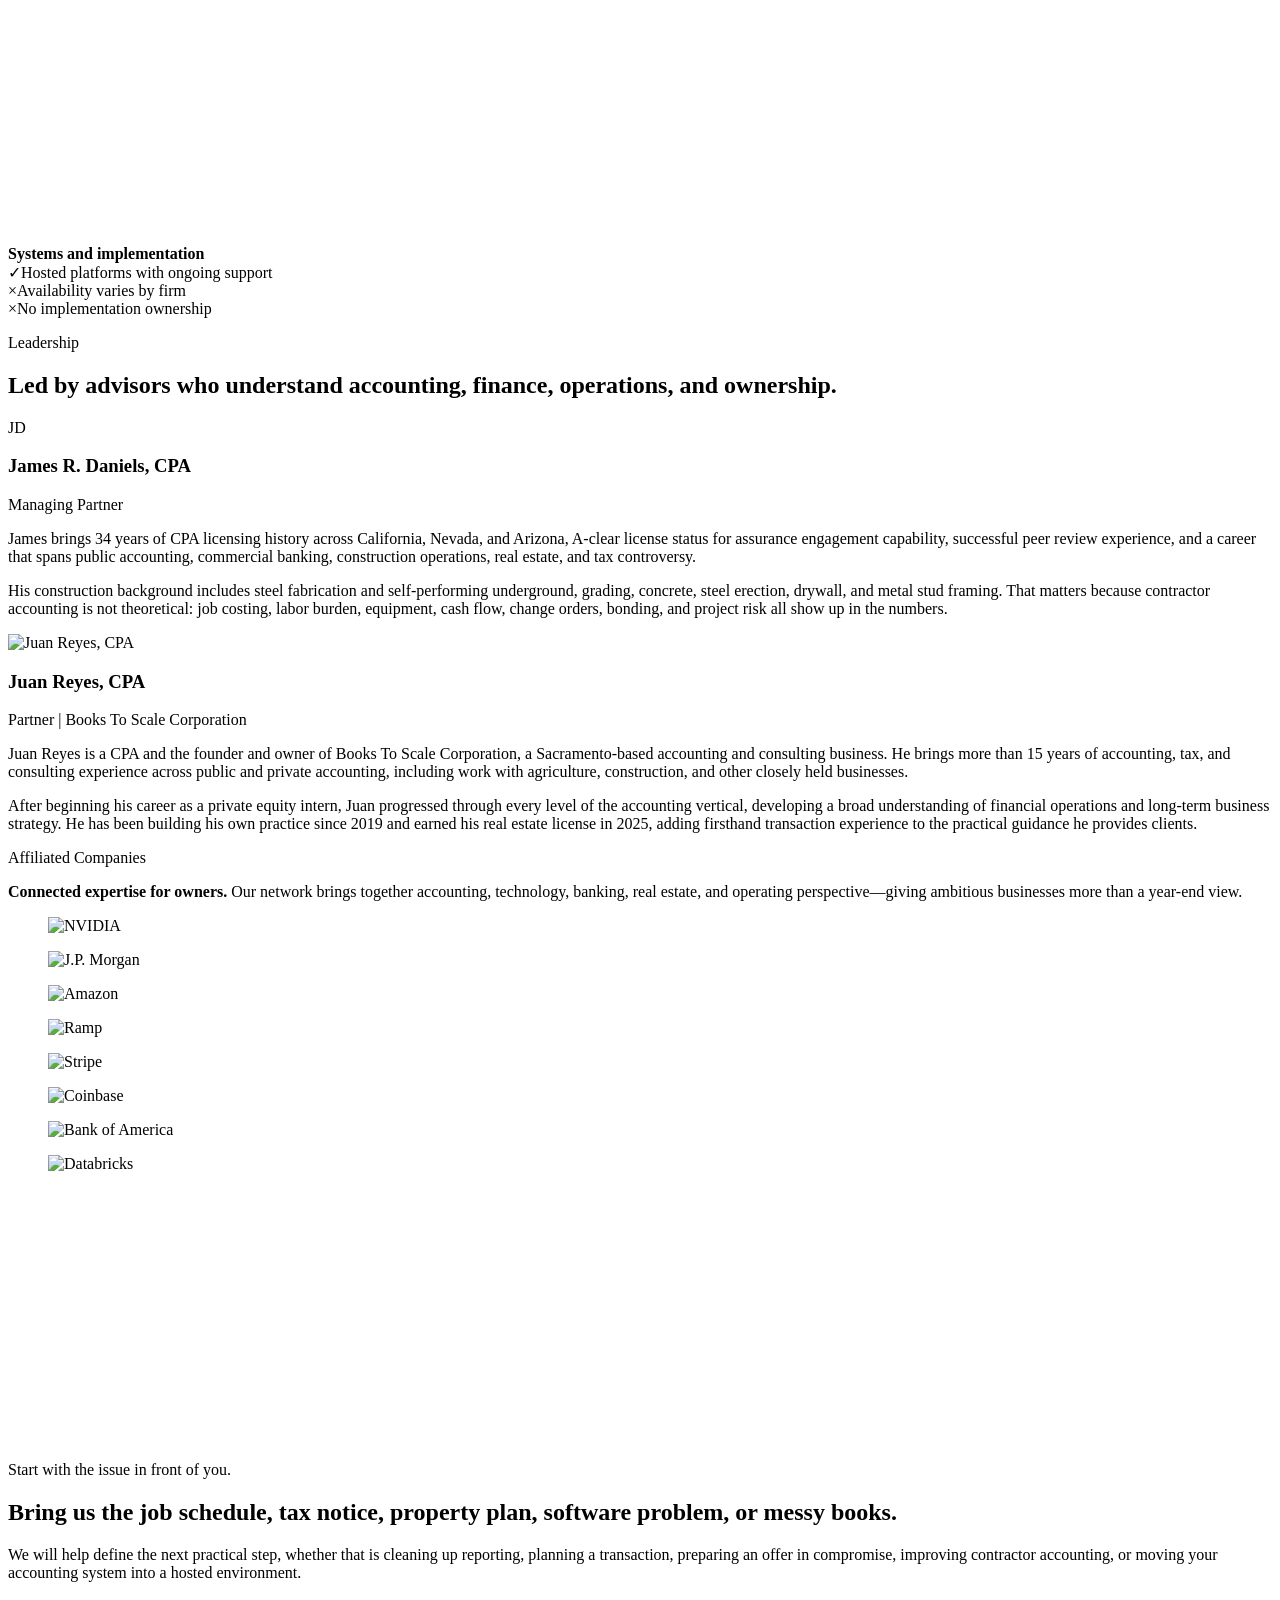
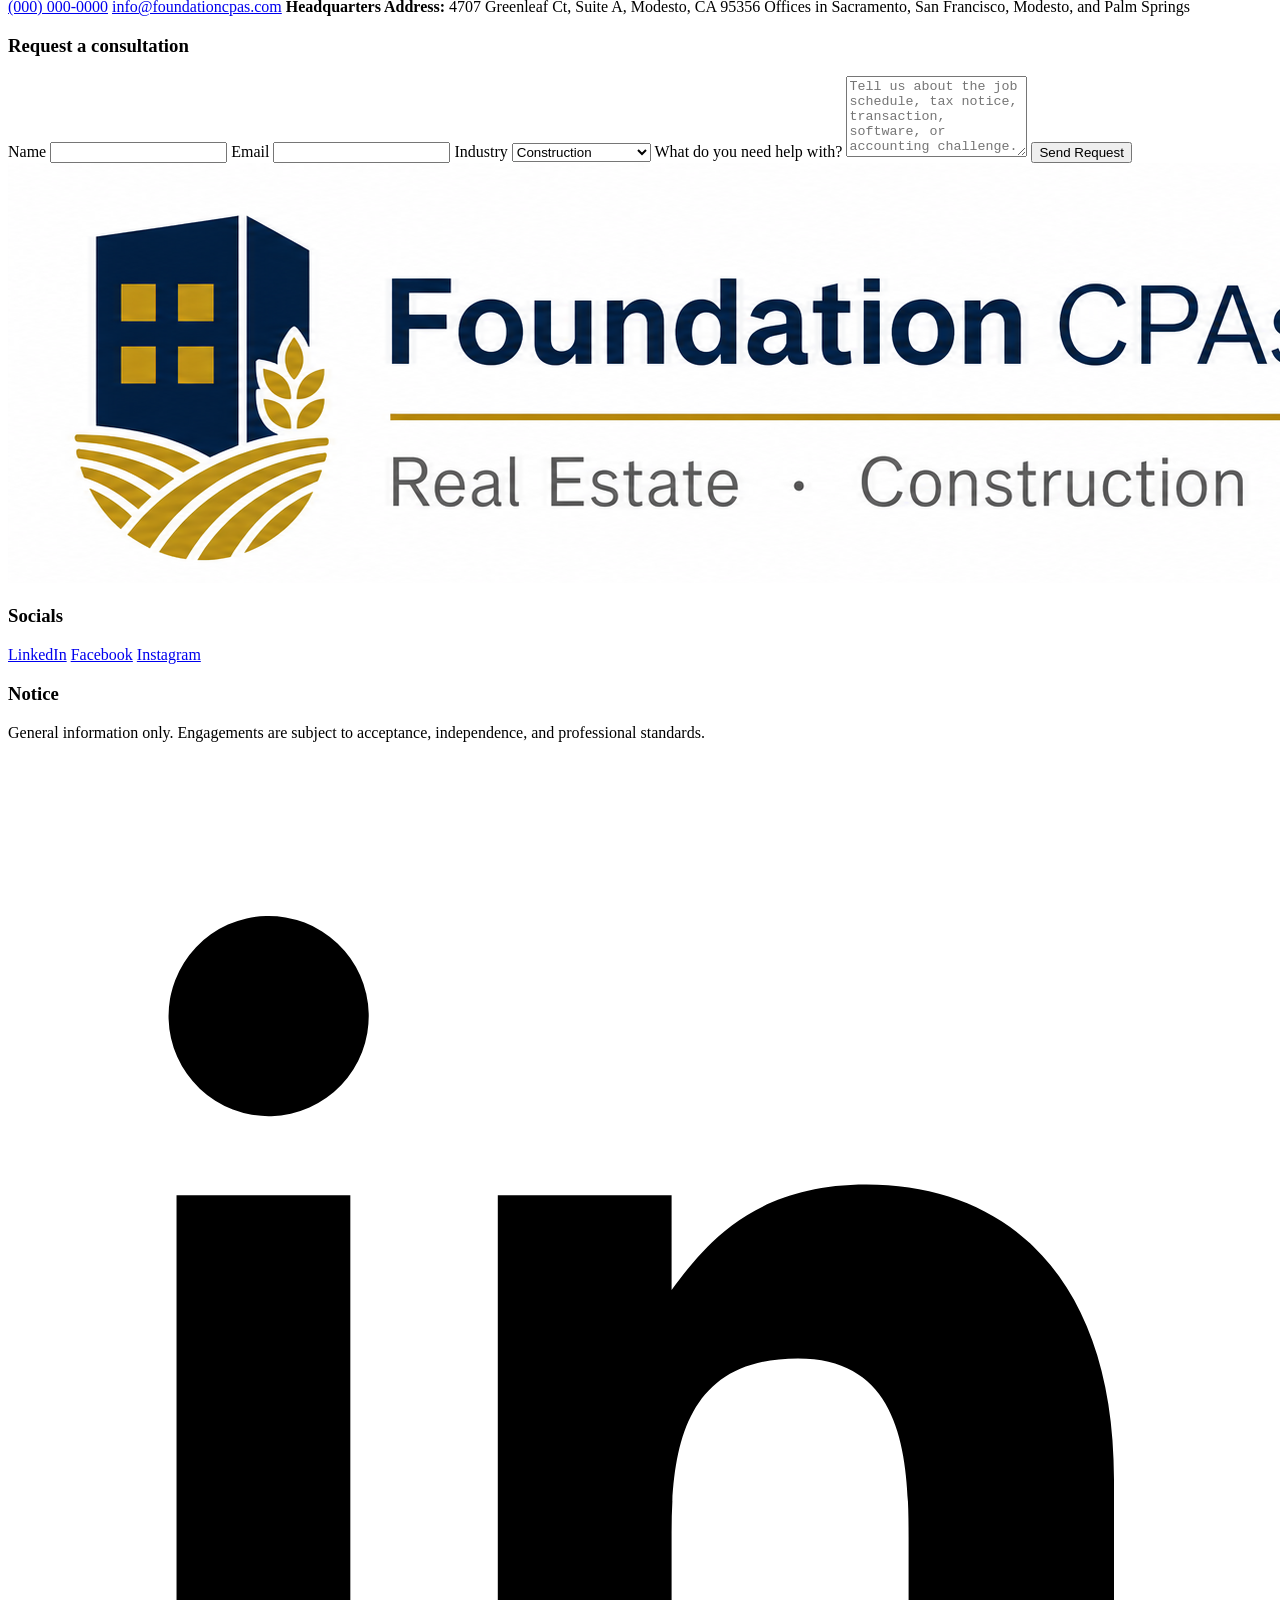
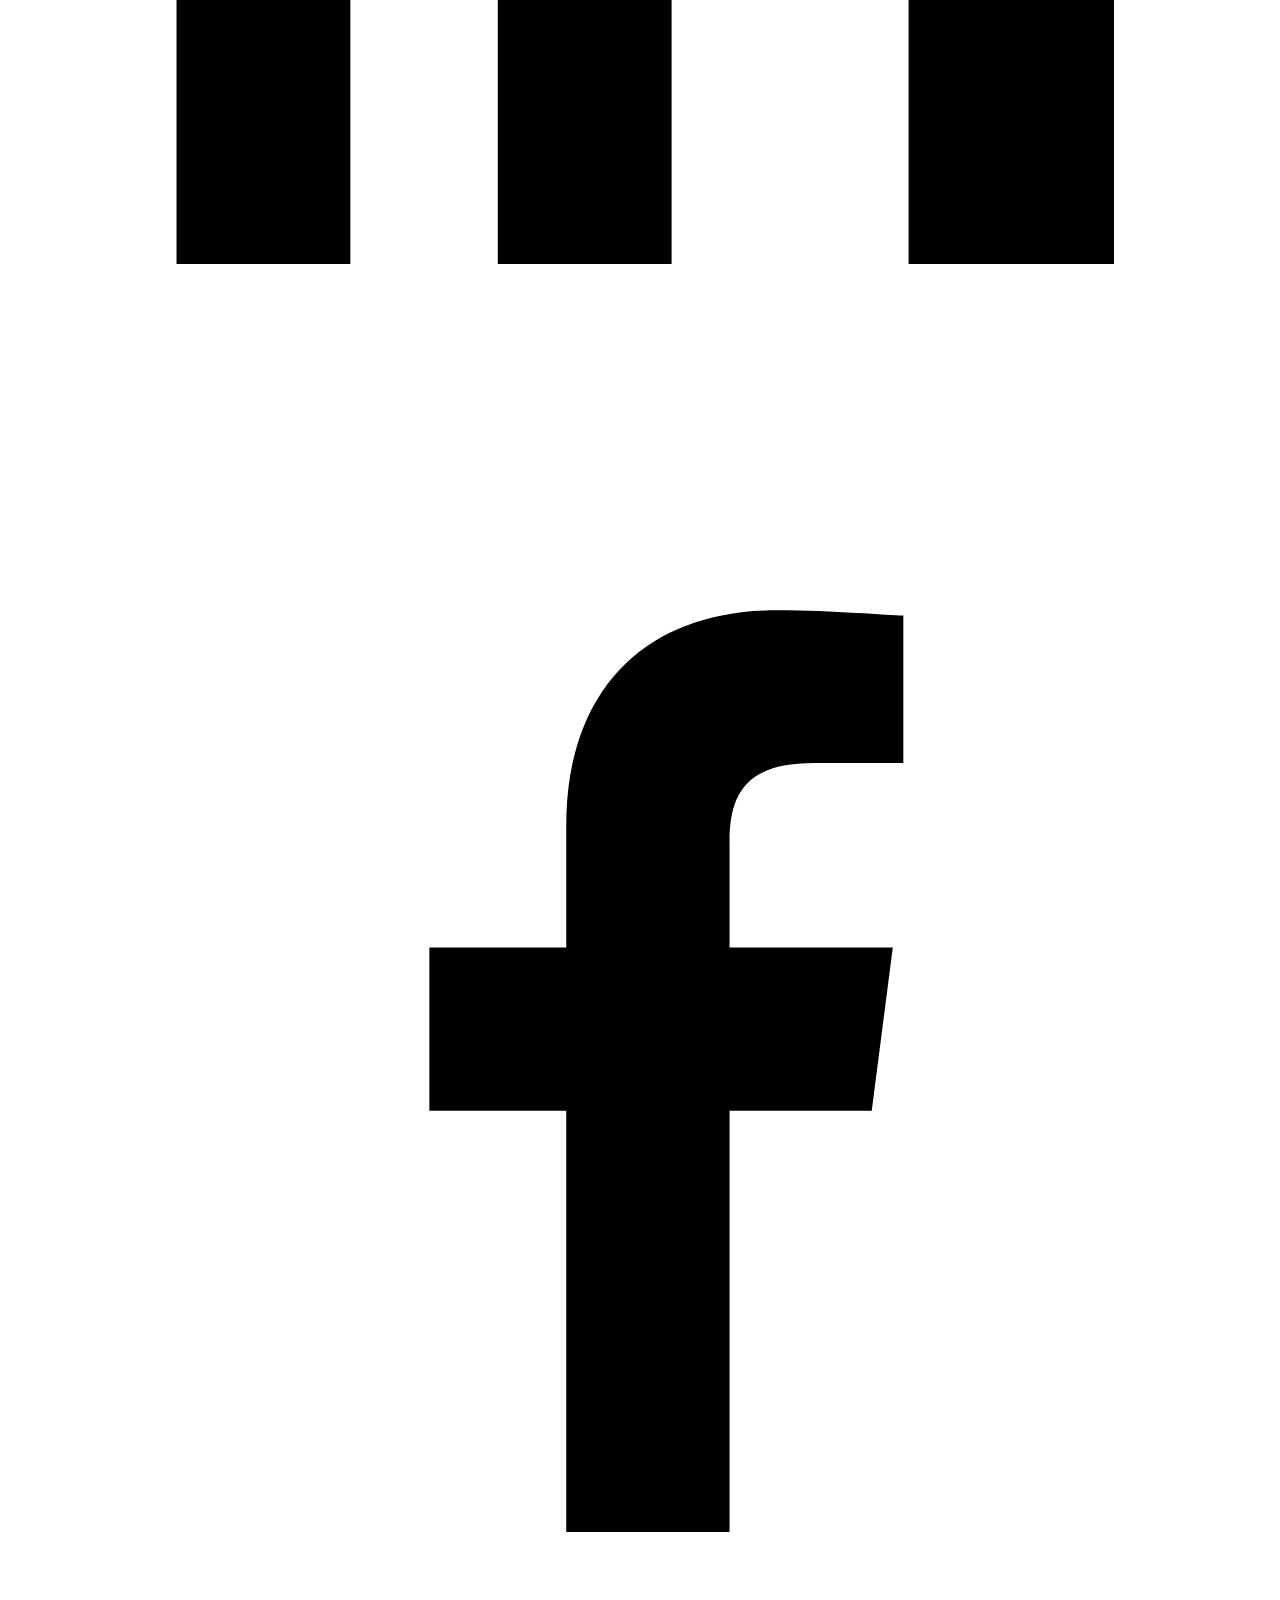
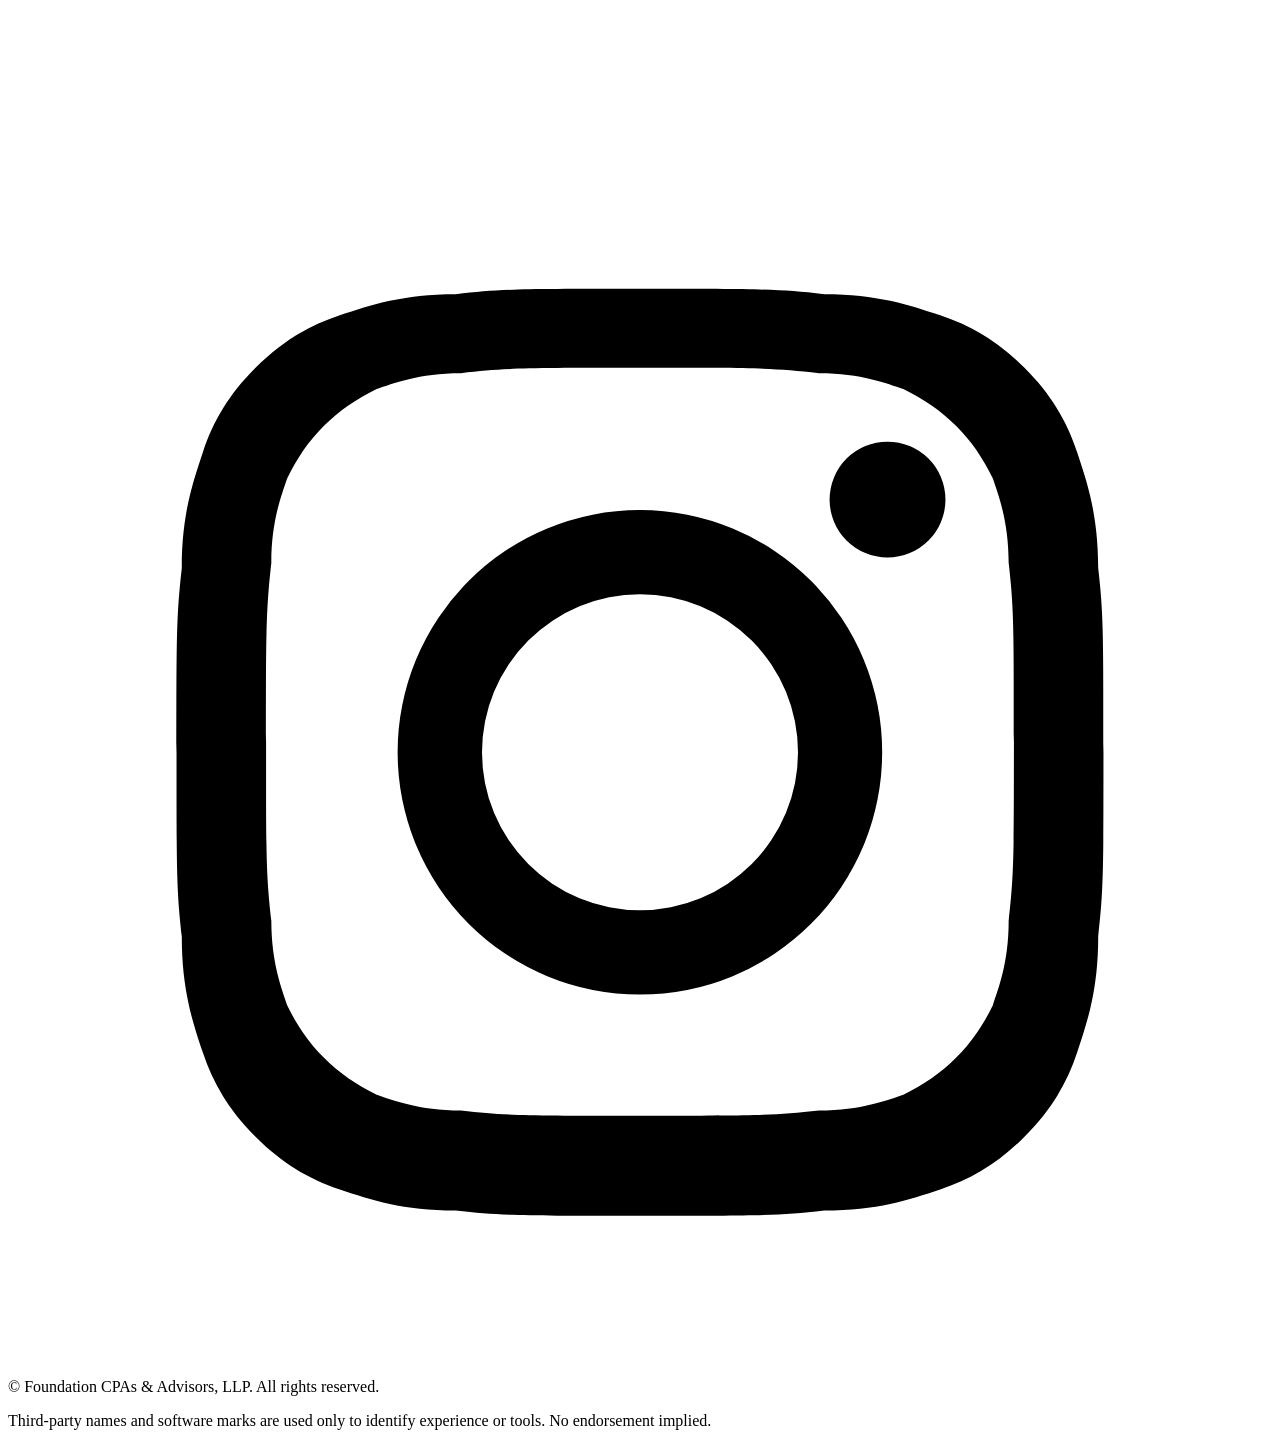
==== commit 41476eba: "Add files via upload" ====
--- a/index.html
+++ b/index.html
@@ -266,24 +266,24 @@
       <div class="logo-belt reveal" aria-label="Affiliated and connected companies">
         <div class="logo-belt-track">
           <div class="logo-belt-group">
-            <figure><img src="assets/logos/affiliates/nvidia.png" alt="NVIDIA"></figure>
-            <figure><img src="assets/logos/affiliates/jpmorgan.png" alt="J.P. Morgan"></figure>
-            <figure><img src="assets/logos/affiliates/amazon.png" alt="Amazon"></figure>
-            <figure><img src="assets/logos/affiliates/ramp.png" alt="Ramp"></figure>
-            <figure><img src="assets/logos/affiliates/stripe.png" alt="Stripe"></figure>
-            <figure><img src="assets/logos/affiliates/coinbase.png" alt="Coinbase"></figure>
-            <figure><img src="assets/logos/affiliates/bank-of-america.png" alt="Bank of America"></figure>
-            <figure><img src="assets/logos/affiliates/databricks.png" alt="Databricks"></figure>
+            <figure><img src="assets/images/affiliates/nvidia.png" alt="NVIDIA"></figure>
+            <figure><img src="assets/images/affiliates/jpmorgan.png" alt="J.P. Morgan"></figure>
+            <figure><img src="assets/images/affiliates/amazon.png" alt="Amazon"></figure>
+            <figure><img src="assets/images/affiliates/ramp.png" alt="Ramp"></figure>
+            <figure><img src="assets/images/affiliates/stripe.png" alt="Stripe"></figure>
+            <figure><img src="assets/images/affiliates/coinbase.png" alt="Coinbase"></figure>
+            <figure><img src="assets/images/affiliates/bank-of-america.png" alt="Bank of America"></figure>
+            <figure><img src="assets/images/affiliates/databricks.png" alt="Databricks"></figure>
           </div>
           <div class="logo-belt-group" aria-hidden="true">
-            <figure><img src="assets/logos/affiliates/nvidia.png" alt=""></figure>
-            <figure><img src="assets/logos/affiliates/jpmorgan.png" alt=""></figure>
-            <figure><img src="assets/logos/affiliates/amazon.png" alt=""></figure>
-            <figure><img src="assets/logos/affiliates/ramp.png" alt=""></figure>
-            <figure><img src="assets/logos/affiliates/stripe.png" alt=""></figure>
-            <figure><img src="assets/logos/affiliates/coinbase.png" alt=""></figure>
-            <figure><img src="assets/logos/affiliates/bank-of-america.png" alt=""></figure>
-            <figure><img src="assets/logos/affiliates/databricks.png" alt=""></figure>
+            <figure><img src="assets/images/affiliates/nvidia.png" alt=""></figure>
+            <figure><img src="assets/images/affiliates/jpmorgan.png" alt=""></figure>
+            <figure><img src="assets/images/affiliates/amazon.png" alt=""></figure>
+            <figure><img src="assets/images/affiliates/ramp.png" alt=""></figure>
+            <figure><img src="assets/images/affiliates/stripe.png" alt=""></figure>
+            <figure><img src="assets/images/affiliates/coinbase.png" alt=""></figure>
+            <figure><img src="assets/images/affiliates/bank-of-america.png" alt=""></figure>
+            <figure><img src="assets/images/affiliates/databricks.png" alt=""></figure>
           </div>
         </div>
       </div>
@@ -334,7 +334,7 @@
   <footer class="site-footer">
     <div class="container footer-grid">
       <div>
-        <img src="assets/logos/logo-white-on-navy.png" width="1096" height="389" alt="Foundation CPAs & Advisors, LLP logo" class="footer-logo">
+        <img src="assets/logos/foundation-header-banner.png" width="2172" height="420" alt="Foundation CPAs & Advisors, LLP logo" class="footer-logo">
       </div>
       <div>
         <h3 id="socials">Socials</h3>
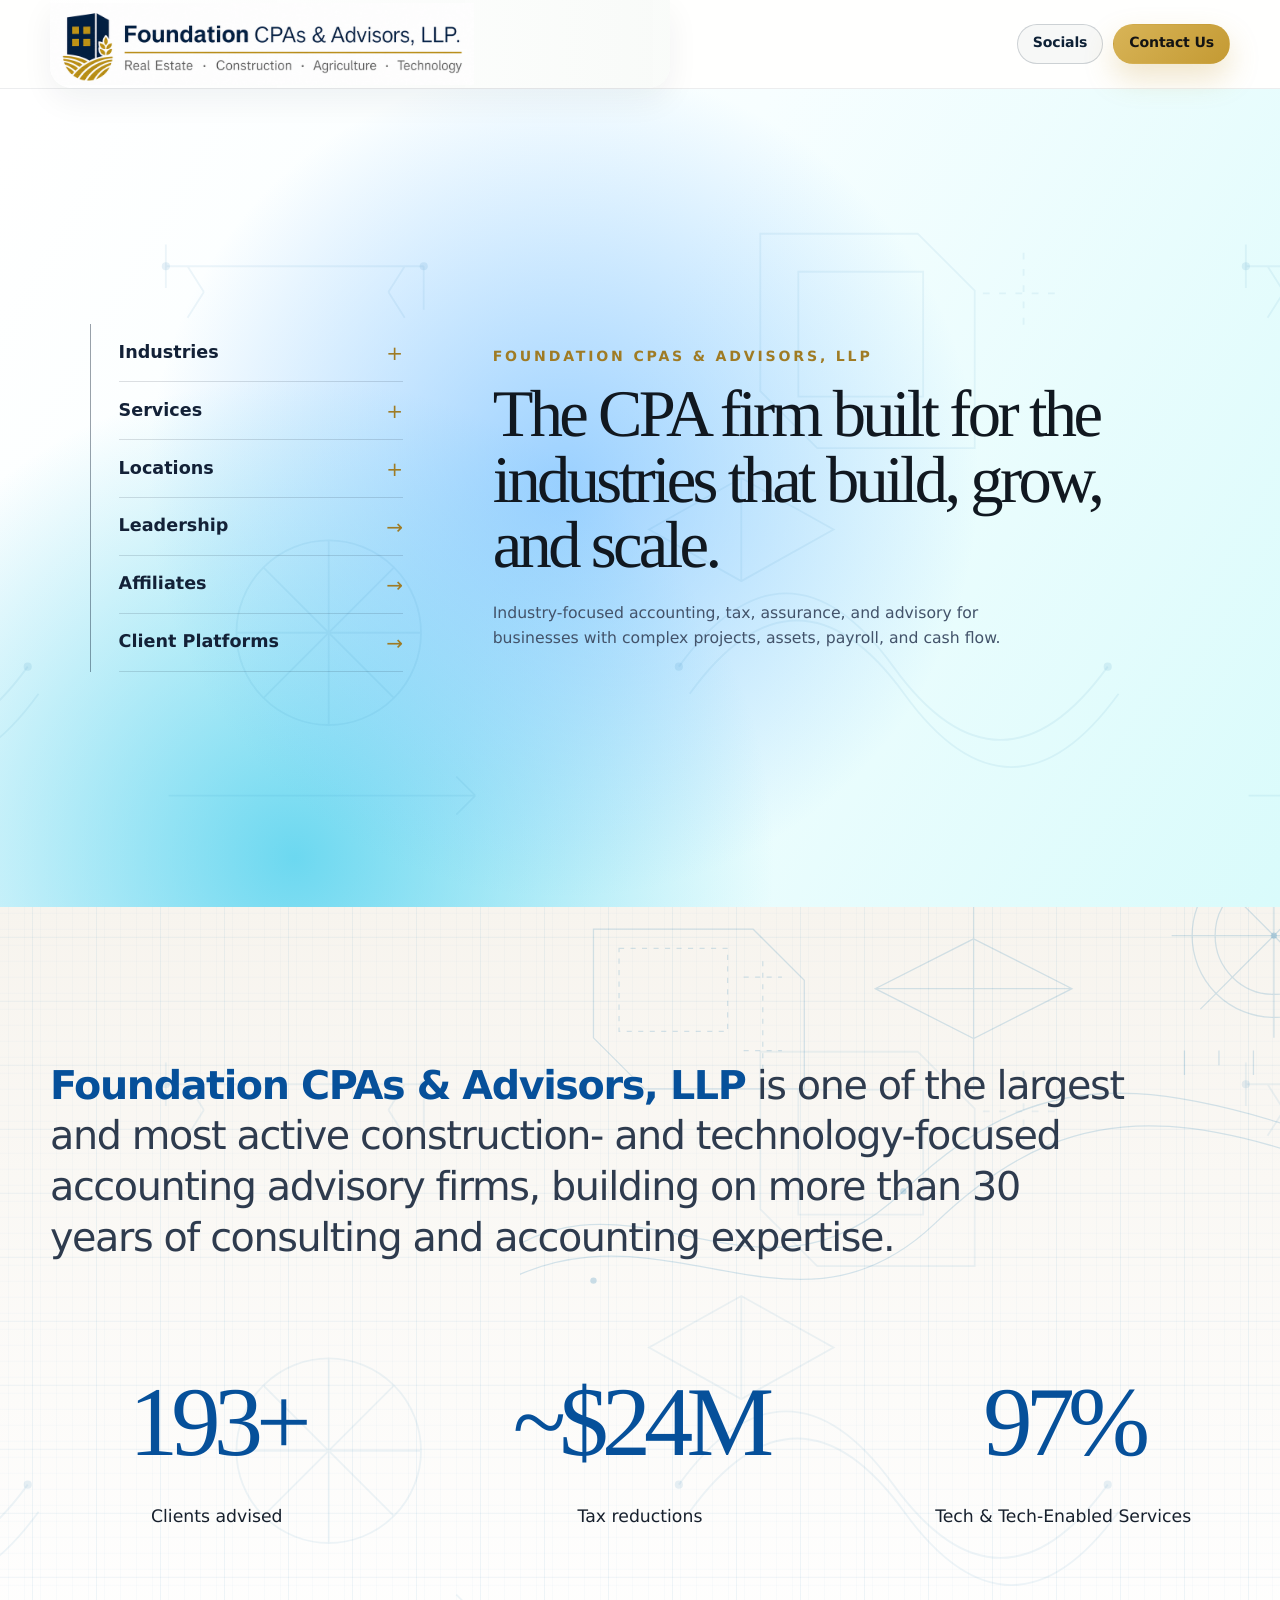
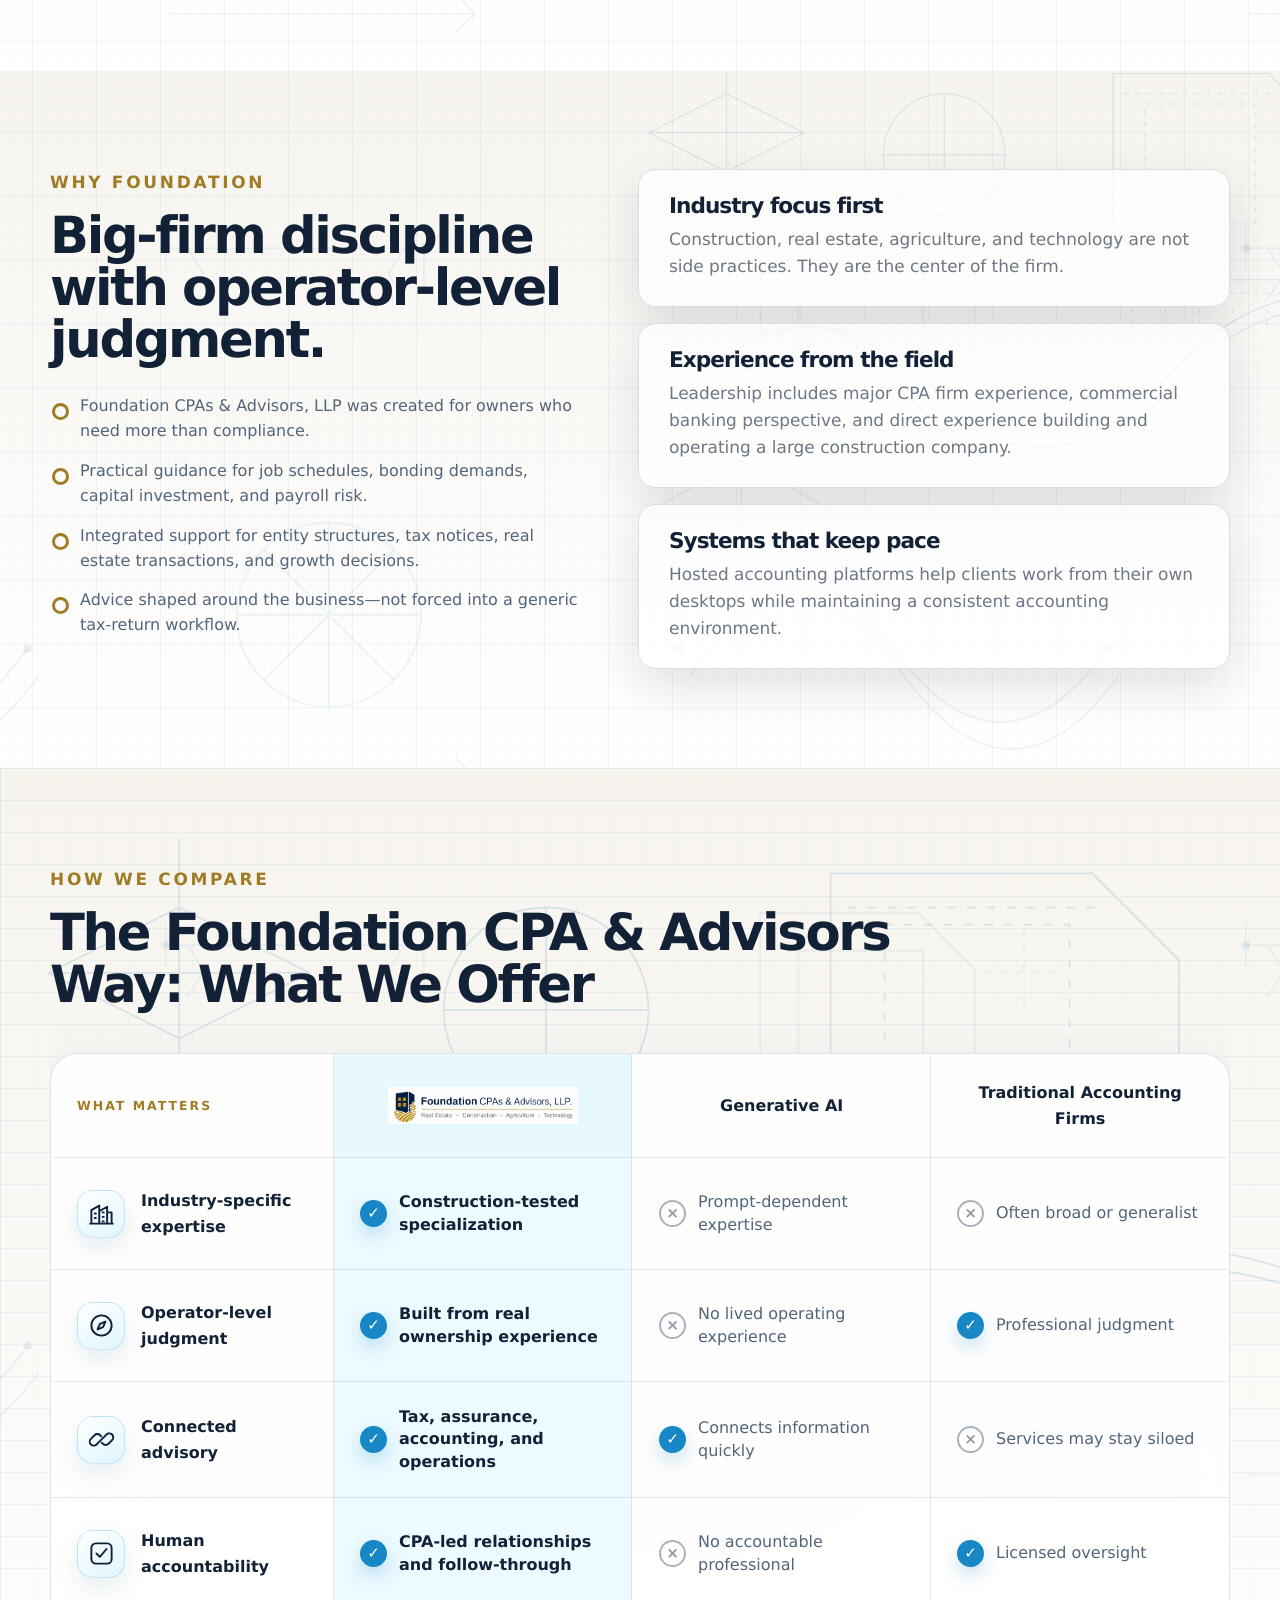
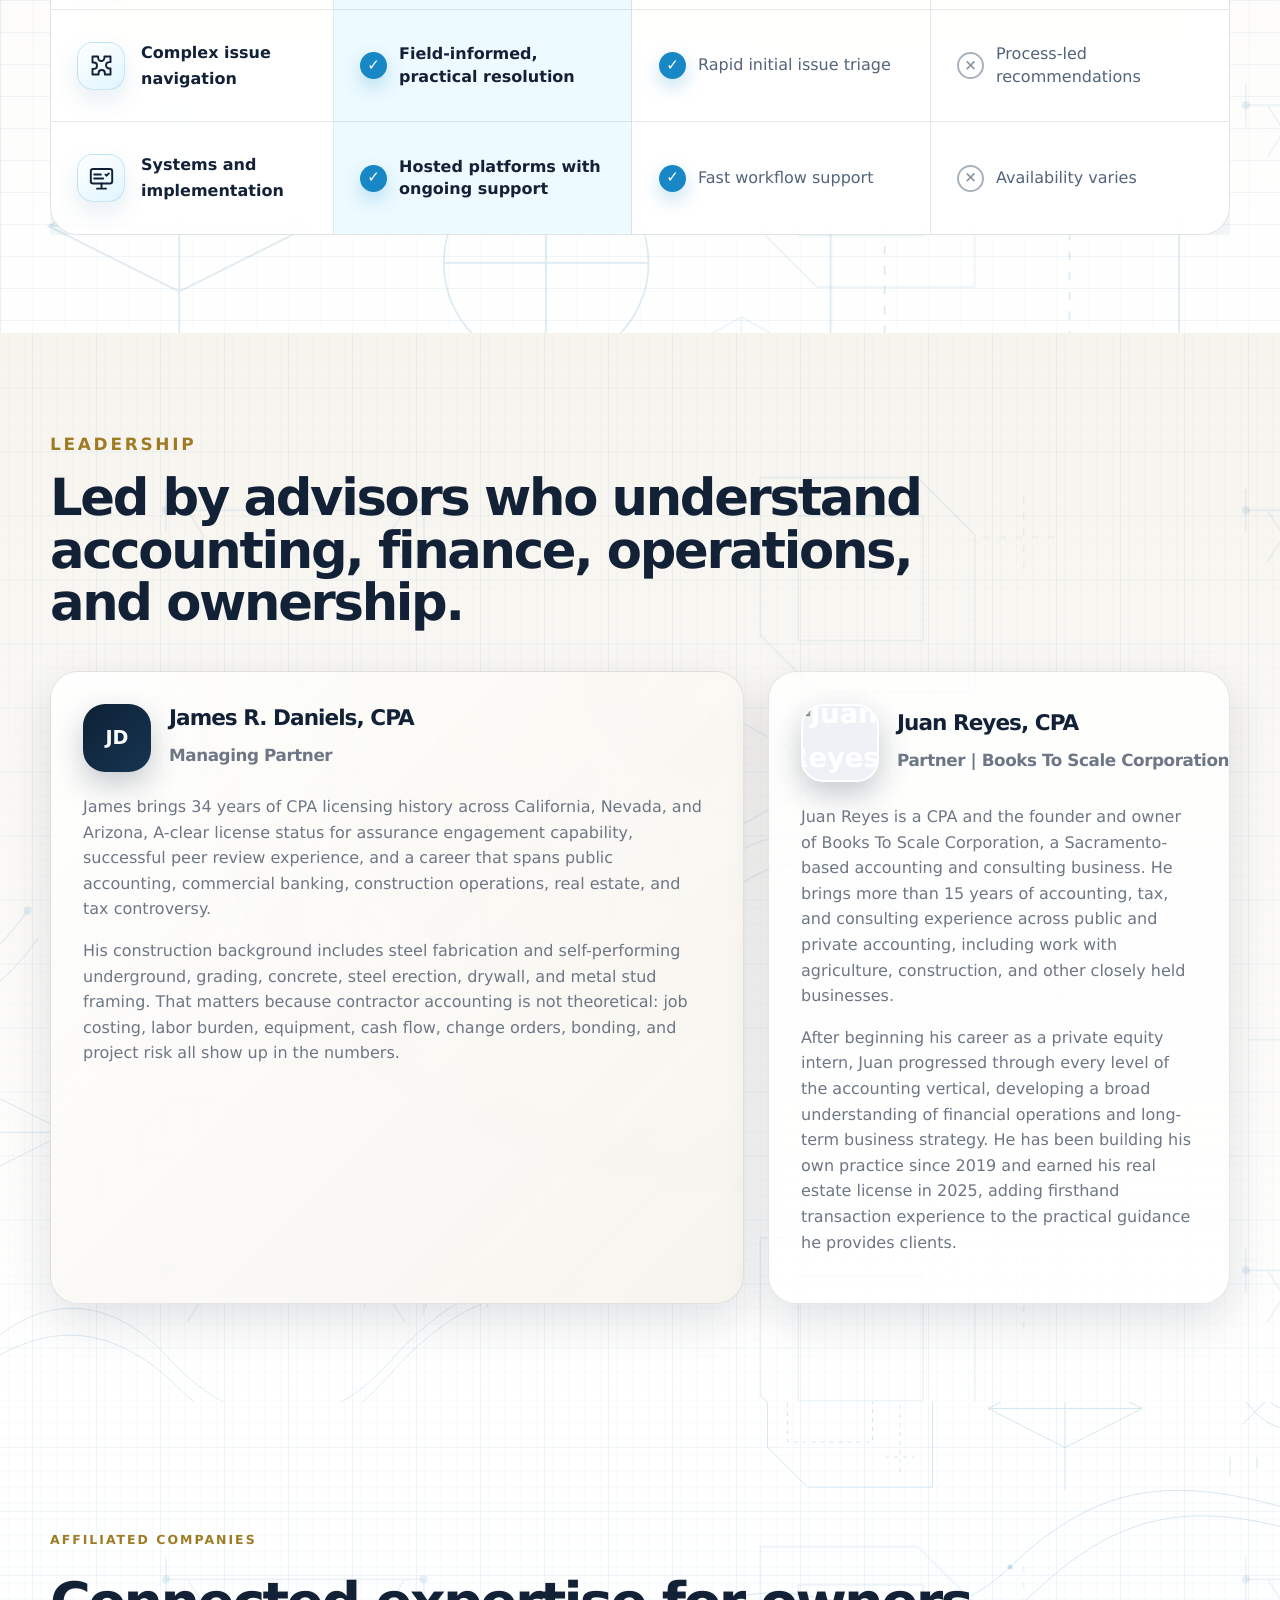
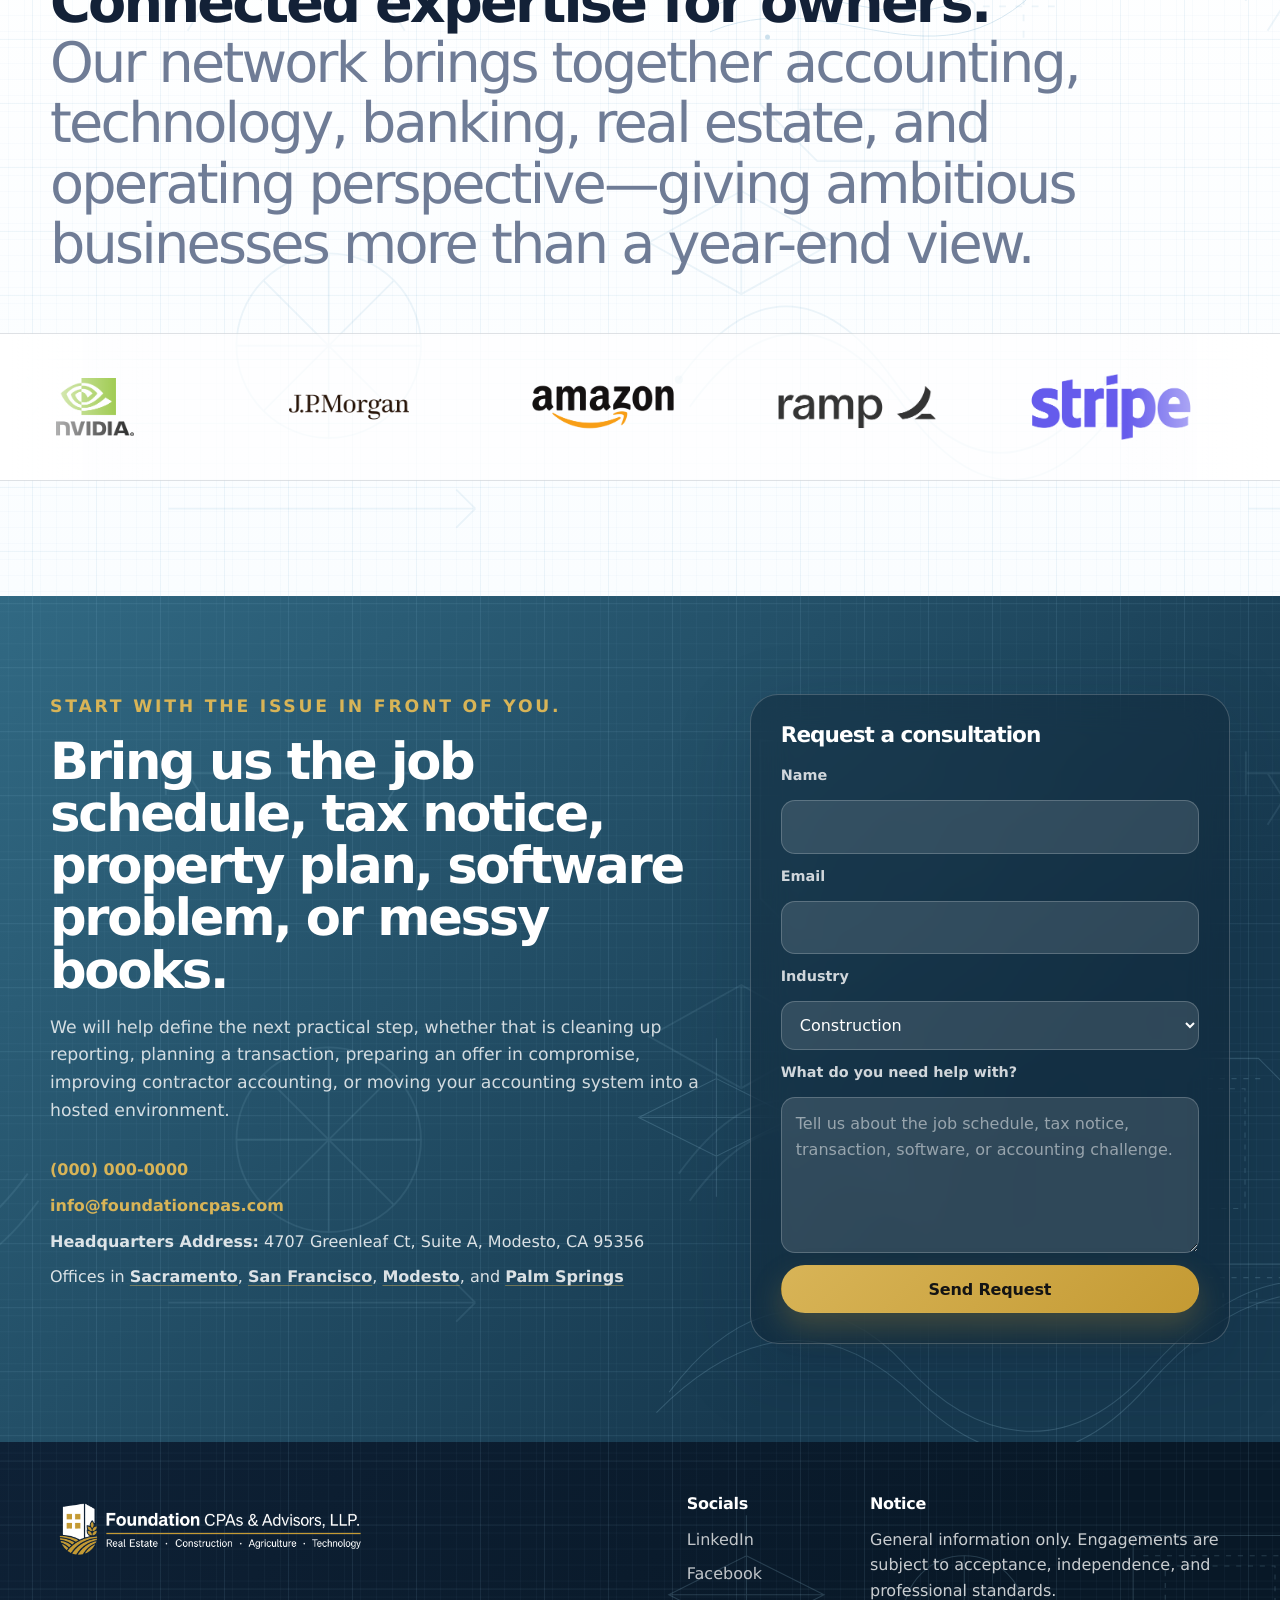
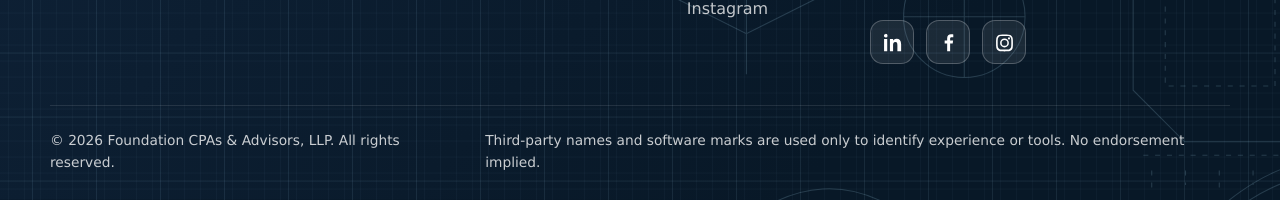
==== commit 8d8e8264: "Add files via upload" ====
--- a/index.html
+++ b/index.html
@@ -75,13 +75,13 @@
           <p>Services</p>
           <div class="rail-tree-links"><a href="#contact">Construction Accounting</a><a href="#contact">Tax Planning &amp; Preparation</a><a href="#contact">IRS Representation</a><a href="#contact">Credits &amp; Incentives</a><a href="#contact">Assurance &amp; Advisory</a><a href="#contact">Forensic Accounting &amp; Litigation Support</a></div>
         </div>
-        <a class="rail-item rail-link" href="#leadership">Leadership <b>&rarr;</b></a>
-        <a class="rail-item rail-link" href="#affiliates">Affiliates <b>&rarr;</b></a>
         <button class="rail-item" type="button" aria-expanded="false" aria-controls="rail-locations" data-rail-tree="rail-locations">Locations <b>+</b></button>
         <div class="rail-tree" id="rail-locations" hidden>
           <p>Our offices</p>
           <div class="rail-tree-links"><a href="sacramento.html">Sacramento, CA</a><a href="san-francisco.html">San Francisco, CA</a><a href="modesto.html">Modesto, CA</a><a href="palm-springs.html">Palm Springs, CA</a></div>
         </div>
+        <a class="rail-item rail-link" href="#leadership">Leadership <b>&rarr;</b></a>
+        <a class="rail-item rail-link" href="#affiliates">Affiliates <b>&rarr;</b></a>
         <a class="rail-item rail-link client-platform-link" href="platform.html">Client Platforms <b>&rarr;</b></a>
       </nav>
     </div>
@@ -94,9 +94,9 @@
         <div class="landing-menu-list">
           <button class="landing-menu-item" type="button" aria-expanded="false" aria-controls="landing-industries" data-landing-tree="landing-industries">Industries <b>+</b></button>
           <button class="landing-menu-item" type="button" aria-expanded="false" aria-controls="landing-services" data-landing-tree="landing-services">Services <b>+</b></button>
+          <button class="landing-menu-item" type="button" aria-expanded="false" aria-controls="landing-locations" data-landing-tree="landing-locations">Locations <b>+</b></button>
           <a class="landing-menu-item" href="#leadership">Leadership <b>&rarr;</b></a>
           <a class="landing-menu-item" href="#affiliates">Affiliates <b>&rarr;</b></a>
-          <button class="landing-menu-item" type="button" aria-expanded="false" aria-controls="landing-locations" data-landing-tree="landing-locations">Locations <b>+</b></button>
           <a class="landing-menu-item client-platform-link" href="platform.html">Client Platforms <b>&rarr;</b></a>
         </div>
         <div class="landing-submenu" id="landing-industries" hidden>
@@ -182,38 +182,38 @@
           <div class="comparison-head comparison-brand-head">
             <img src="assets/logos/foundation-header-banner.png" width="2172" height="420" alt="Foundation CPAs &amp; Advisors, LLP">
           </div>
+          <div class="comparison-head">Generative AI</div>
           <div class="comparison-head">Traditional Accounting Firms</div>
-          <div class="comparison-head">Generative AI</div>
 
           <div class="comparison-metric"><span class="comparison-icon" aria-hidden="true"><svg viewBox="0 0 24 24"><path d="M3 21V9l7-4v16M10 10l7-4v15M17 11h4v10M6 12h1M6 16h1M13 11h1M13 15h1M13 19h1M2 21h20"/></svg></span><strong>Industry-specific expertise</strong></div>
           <div class="comparison-value foundation-value"><span class="comparison-check">✓</span><span>Construction-tested specialization</span></div>
+          <div class="comparison-value"><span class="comparison-cross">×</span><span>Prompt-dependent expertise</span></div>
           <div class="comparison-value"><span class="comparison-cross">×</span><span>Often broad or generalist</span></div>
-          <div class="comparison-value"><span class="comparison-cross">×</span><span>Generic, prompt-dependent output</span></div>
 
           <div class="comparison-metric"><span class="comparison-icon" aria-hidden="true"><svg viewBox="0 0 24 24"><circle cx="12" cy="12" r="9"/><path d="m15.5 8.5-2.1 4.9-4.9 2.1 2.1-4.9 4.9-2.1Z"/></svg></span><strong>Operator-level judgment</strong></div>
           <div class="comparison-value foundation-value"><span class="comparison-check">✓</span><span>Built from real ownership experience</span></div>
-          <div class="comparison-value"><span class="comparison-check">✓</span><span>Experienced professional judgment</span></div>
           <div class="comparison-value"><span class="comparison-cross">×</span><span>No lived operating experience</span></div>
+          <div class="comparison-value"><span class="comparison-check">✓</span><span>Professional judgment</span></div>
 
           <div class="comparison-metric"><span class="comparison-icon" aria-hidden="true"><svg viewBox="0 0 24 24"><path d="m9.4 14.6-1.8 1.8a3.5 3.5 0 0 1-5-5l3.2-3.2a3.5 3.5 0 0 1 5 0l1 1M14.6 9.4l1.8-1.8a3.5 3.5 0 0 1 5 5l-3.2 3.2a3.5 3.5 0 0 1-5 0l-1-1M8.5 15.5l7-7"/></svg></span><strong>Connected advisory</strong></div>
           <div class="comparison-value foundation-value"><span class="comparison-check">✓</span><span>Tax, assurance, accounting, and operations</span></div>
-          <div class="comparison-value"><span class="comparison-cross">×</span><span>Services may remain siloed</span></div>
-          <div class="comparison-value"><span class="comparison-cross">×</span><span>Advice without coordinated execution</span></div>
+          <div class="comparison-value"><span class="comparison-check">✓</span><span>Connects information quickly</span></div>
+          <div class="comparison-value"><span class="comparison-cross">×</span><span>Services may stay siloed</span></div>
 
           <div class="comparison-metric"><span class="comparison-icon" aria-hidden="true"><svg viewBox="0 0 24 24"><rect x="3" y="3" width="18" height="18" rx="4"/><path d="m7.5 12 3 3 6-7"/></svg></span><strong>Human accountability</strong></div>
           <div class="comparison-value foundation-value"><span class="comparison-check">✓</span><span>CPA-led relationships and follow-through</span></div>
-          <div class="comparison-value"><span class="comparison-check">✓</span><span>Licensed professional oversight</span></div>
           <div class="comparison-value"><span class="comparison-cross">×</span><span>No accountable professional</span></div>
+          <div class="comparison-value"><span class="comparison-check">✓</span><span>Licensed oversight</span></div>
 
           <div class="comparison-metric"><span class="comparison-icon" aria-hidden="true"><svg viewBox="0 0 24 24"><path d="M4 4h5v1.2a2.8 2.8 0 1 0 5.6 0V4H20v5h-1.2a2.8 2.8 0 1 0 0 5.6H20V20h-5v-1.2a2.8 2.8 0 1 0-5.6 0V20H4v-5h1.2a2.8 2.8 0 1 0 0-5.6H4V4Z"/></svg></span><strong>Complex issue navigation</strong></div>
           <div class="comparison-value foundation-value"><span class="comparison-check">✓</span><span>Field-informed, practical resolution</span></div>
+          <div class="comparison-value"><span class="comparison-check">✓</span><span>Rapid initial issue triage</span></div>
           <div class="comparison-value"><span class="comparison-cross">×</span><span>Process-led recommendations</span></div>
-          <div class="comparison-value"><span class="comparison-check">✓</span><span>Rapid initial issue triage</span></div>
 
           <div class="comparison-metric"><span class="comparison-icon" aria-hidden="true"><svg viewBox="0 0 24 24"><rect x="2.5" y="3.5" width="19" height="13" rx="2"/><path d="M8 21h8M12 16.5V21M15.5 8.5l1 1 2-2M5.5 8.5h6M5.5 12h8"/></svg></span><strong>Systems and implementation</strong></div>
           <div class="comparison-value foundation-value"><span class="comparison-check">✓</span><span>Hosted platforms with ongoing support</span></div>
-          <div class="comparison-value"><span class="comparison-cross">×</span><span>Availability varies by firm</span></div>
-          <div class="comparison-value"><span class="comparison-cross">×</span><span>No implementation ownership</span></div>
+          <div class="comparison-value"><span class="comparison-check">✓</span><span>Fast workflow support</span></div>
+          <div class="comparison-value"><span class="comparison-cross">×</span><span>Availability varies</span></div>
         </div>
       </div>
     </section>
@@ -299,7 +299,7 @@
             <a href="tel:+10000000000">(000) 000-0000</a>
             <a href="mailto:info@foundationcpas.com">info@foundationcpas.com</a>
             <span><strong>Headquarters Address:</strong> 4707 Greenleaf Ct, Suite A, Modesto, CA 95356</span>
-            <span>Offices in Sacramento, San Francisco, Modesto, and Palm Springs</span>
+            <span class="office-links">Offices in <a href="sacramento.html">Sacramento</a>, <a href="san-francisco.html">San Francisco</a>, <a href="modesto.html">Modesto</a>, and <a href="palm-springs.html">Palm Springs</a></span>
           </div>
         </div>
 
@@ -334,7 +334,7 @@
   <footer class="site-footer">
     <div class="container footer-grid">
       <div>
-        <img src="assets/logos/foundation-header-banner.png" width="2172" height="420" alt="Foundation CPAs & Advisors, LLP logo" class="footer-logo">
+        <img src="assets/logos/foundation-footer-banner.png" width="2172" height="420" alt="Foundation CPAs & Advisors, LLP logo" class="footer-logo">
       </div>
       <div>
         <h3 id="socials">Socials</h3>
--- a/styles.css
+++ b/styles.css
@@ -0,0 +1,3091 @@
+:root {
+  --navy: #0e2136;
+  --navy-2: #102941;
+  --navy-3: #163451;
+  --ink: #132137;
+  --text: #2e3b4e;
+  --muted: #6d7785;
+  --line: #d9dee6;
+  --line-dark: rgba(255, 255, 255, 0.16);
+  --gold: #c49a33;
+  --gold-2: #d8b457;
+  --gold-dark: #9f7b24;
+  --cream: #f7f4ee;
+  --white: #ffffff;
+  --shadow: 0 24px 80px rgba(9, 27, 48, 0.18);
+  --shadow-soft: 0 16px 45px rgba(9, 27, 48, 0.12);
+  --radius-lg: 28px;
+  --radius-md: 18px;
+  --radius-sm: 12px;
+  --container: 1180px;
+}
+
+* {
+  box-sizing: border-box;
+}
+
+html {
+  scroll-behavior: smooth;
+}
+
+body {
+  margin: 0;
+  color: var(--text);
+  background: var(--cream);
+  font-family: Inter, ui-sans-serif, system-ui, -apple-system, BlinkMacSystemFont, "Segoe UI", sans-serif;
+  line-height: 1.6;
+  text-rendering: geometricPrecision;
+}
+
+body.nav-open {
+  overflow: hidden;
+}
+
+img {
+  display: block;
+  max-width: 100%;
+  height: auto;
+}
+
+a {
+  color: inherit;
+  text-decoration: none;
+}
+
+button,
+input,
+select,
+textarea {
+  font: inherit;
+}
+
+::selection {
+  background: rgba(196, 154, 51, 0.28);
+}
+
+.container {
+  width: min(var(--container), calc(100% - 40px));
+  margin-inline: auto;
+}
+
+.skip-link {
+  position: absolute;
+  top: 10px;
+  left: 10px;
+  z-index: 1000;
+  transform: translateY(-160%);
+  padding: 10px 14px;
+  border-radius: 999px;
+  color: var(--navy);
+  background: var(--gold-2);
+  font-weight: 800;
+}
+
+.skip-link:focus {
+  transform: translateY(0);
+}
+
+:focus-visible {
+  outline: 3px solid var(--gold-2);
+  outline-offset: 4px;
+}
+
+section {
+  scroll-margin-top: 96px;
+}
+
+.section-white {
+  background: var(--white);
+}
+
+.section-light {
+  background: linear-gradient(180deg, var(--cream), #ffffff);
+}
+
+.section-dark,
+.section-dark-alt {
+  color: var(--white);
+  background: var(--navy);
+}
+
+.section-dark-alt {
+  background:
+    radial-gradient(circle at top right, rgba(196, 154, 51, 0.18), transparent 36rem),
+    linear-gradient(135deg, var(--navy), #081827 70%);
+}
+
+.site-header {
+  position: sticky;
+  top: 0;
+  z-index: 100;
+  background: rgba(255, 255, 255, 0.94);
+  border-bottom: 1px solid rgba(14, 33, 54, 0.08);
+  backdrop-filter: blur(16px);
+  transition: box-shadow 0.2s ease, background 0.2s ease;
+}
+
+.site-header.is-scrolled {
+  box-shadow: 0 10px 30px rgba(10, 28, 50, 0.08);
+}
+
+.nav-shell {
+  min-height: 88px;
+  display: grid;
+  grid-template-columns: minmax(340px, 440px) 1fr auto;
+  align-items: center;
+  gap: 18px;
+}
+
+.brand {
+  display: inline-flex;
+  width: fit-content;
+  align-items: center;
+  padding: 6px 18px 6px 8px;
+  border-radius: 0 0 22px 22px;
+  background: linear-gradient(90deg, rgba(255, 255, 255, 0.98), rgba(247, 250, 247, 0.76));
+  box-shadow: 0 12px 32px rgba(14, 33, 54, 0.06);
+}
+
+.brand img {
+  width: min(360px, 25vw);
+  max-height: 78px;
+  object-fit: contain;
+}
+
+.site-nav {
+  display: flex;
+  align-items: center;
+  justify-content: center;
+  gap: 24px;
+  color: var(--ink);
+  font-size: 0.94rem;
+  font-weight: 700;
+}
+
+.site-nav a {
+  position: relative;
+  padding: 10px 0;
+}
+
+.site-nav a::after {
+  content: "";
+  position: absolute;
+  left: 0;
+  right: 0;
+  bottom: 3px;
+  height: 2px;
+  transform: scaleX(0);
+  transform-origin: left;
+  background: var(--gold);
+  transition: transform 0.2s ease;
+}
+
+.site-nav a:hover::after,
+.site-nav a:focus-visible::after {
+  transform: scaleX(1);
+}
+
+.nav-actions {
+  display: flex;
+  align-items: center;
+  gap: 10px;
+}
+
+.nav-toggle {
+  display: none;
+  width: 46px;
+  height: 46px;
+  border: 0;
+  border-radius: 14px;
+  background: var(--navy);
+  cursor: pointer;
+}
+
+.nav-toggle span {
+  display: block;
+  width: 20px;
+  height: 2px;
+  margin: 5px auto;
+  background: var(--white);
+  transition: transform 0.2s ease, opacity 0.2s ease;
+}
+
+.nav-toggle.is-active span:nth-child(1) {
+  transform: translateY(7px) rotate(45deg);
+}
+
+.nav-toggle.is-active span:nth-child(2) {
+  opacity: 0;
+}
+
+.nav-toggle.is-active span:nth-child(3) {
+  transform: translateY(-7px) rotate(-45deg);
+}
+
+.btn {
+  display: inline-flex;
+  align-items: center;
+  justify-content: center;
+  min-height: 48px;
+  padding: 13px 20px;
+  border: 1px solid transparent;
+  border-radius: 999px;
+  font-weight: 850;
+  letter-spacing: -0.01em;
+  line-height: 1.1;
+  transition: transform 0.2s ease, box-shadow 0.2s ease, background 0.2s ease, border-color 0.2s ease;
+}
+
+.btn:hover {
+  transform: translateY(-2px);
+}
+
+.btn-small {
+  min-height: 40px;
+  padding: 10px 15px;
+  font-size: 0.88rem;
+}
+
+.btn-gold {
+  color: #141414;
+  background: linear-gradient(135deg, var(--gold-2), var(--gold));
+  box-shadow: 0 14px 30px rgba(196, 154, 51, 0.26);
+}
+
+.btn-gold:hover {
+  box-shadow: 0 18px 38px rgba(196, 154, 51, 0.34);
+}
+
+.btn-navy {
+  color: var(--white);
+  background: var(--navy);
+  box-shadow: 0 14px 30px rgba(14, 33, 54, 0.22);
+}
+
+.btn-light {
+  color: var(--white);
+  border-color: rgba(255, 255, 255, 0.35);
+  background: rgba(255, 255, 255, 0.08);
+}
+
+.btn-light:hover,
+.btn-ghost:hover {
+  border-color: var(--gold-2);
+}
+
+.btn-ghost {
+  color: var(--navy);
+  border-color: rgba(14, 33, 54, 0.18);
+  background: rgba(14, 33, 54, 0.03);
+}
+
+.hero {
+  position: relative;
+  min-height: calc(100vh - 82px);
+  display: grid;
+  align-items: center;
+  overflow: hidden;
+  padding: 92px 0;
+}
+
+.hero::before {
+  content: "";
+  position: absolute;
+  inset: 0;
+  z-index: 1;
+  background:
+    radial-gradient(circle at 85% 20%, rgba(196, 154, 51, 0.28), transparent 34rem),
+    linear-gradient(90deg, rgba(7, 19, 33, 0.94), rgba(9, 24, 42, 0.82) 52%, rgba(9, 24, 42, 0.56));
+}
+
+.hero::after {
+  content: "";
+  position: absolute;
+  inset: auto -10% -24% -10%;
+  z-index: 1;
+  height: 42%;
+  background:
+    repeating-radial-gradient(ellipse at 20% 140%, rgba(216, 180, 87, 0.55) 0 5px, transparent 6px 36px);
+  opacity: 0.38;
+  transform: rotate(-4deg);
+}
+
+.hero-bg {
+  position: absolute;
+  inset: 0;
+}
+
+.hero-bg img {
+  width: 100%;
+  height: 100%;
+  object-fit: cover;
+  filter: saturate(0.8) contrast(1.05);
+}
+
+.hero-grid {
+  position: relative;
+  z-index: 2;
+  display: grid;
+  grid-template-columns: minmax(0, 1.1fr) minmax(330px, 0.58fr);
+  gap: 54px;
+  align-items: center;
+}
+
+.eyebrow {
+  margin: 0 0 14px;
+  color: var(--gold-2);
+  font-size: 0.78rem;
+  font-weight: 900;
+  letter-spacing: 0.16em;
+  text-transform: uppercase;
+}
+
+.eyebrow.dark {
+  color: var(--gold-dark);
+}
+
+h1,
+h2,
+h3,
+p {
+  margin-top: 0;
+}
+
+h1,
+h2,
+h3 {
+  color: inherit;
+  line-height: 1.02;
+  letter-spacing: -0.045em;
+}
+
+h1 {
+  max-width: 850px;
+  margin-bottom: 24px;
+  font-size: clamp(3rem, 7vw, 6.8rem);
+}
+
+h2 {
+  margin-bottom: 18px;
+  font-size: clamp(2.1rem, 4vw, 4.3rem);
+}
+
+h3 {
+  margin-bottom: 12px;
+  font-size: 1.35rem;
+}
+
+.hero-lede {
+  max-width: 760px;
+  margin-bottom: 30px;
+  color: rgba(255, 255, 255, 0.82);
+  font-size: clamp(1.08rem, 1.7vw, 1.38rem);
+}
+
+.hero-actions,
+.platform-buttons {
+  display: flex;
+  flex-wrap: wrap;
+  gap: 14px;
+}
+
+.hero-trust {
+  display: grid;
+  grid-template-columns: repeat(3, minmax(0, 1fr));
+  gap: 16px;
+  max-width: 790px;
+  margin-top: 42px;
+}
+
+.hero-trust div {
+  padding: 18px;
+  border: 1px solid var(--line-dark);
+  border-radius: var(--radius-md);
+  background: rgba(255, 255, 255, 0.08);
+  backdrop-filter: blur(10px);
+}
+
+.hero-trust strong {
+  display: block;
+  color: var(--gold-2);
+  font-size: 2.2rem;
+  line-height: 1;
+}
+
+.hero-trust span {
+  display: block;
+  margin-top: 8px;
+  color: rgba(255, 255, 255, 0.75);
+  font-size: 0.92rem;
+}
+
+.hero-card {
+  position: relative;
+  padding: 30px;
+  border: 1px solid rgba(255, 255, 255, 0.2);
+  border-radius: var(--radius-lg);
+  background: rgba(255, 255, 255, 0.11);
+  box-shadow: var(--shadow);
+  backdrop-filter: blur(22px);
+}
+
+.hero-card.hero-image-card {
+  display: block;
+  min-height: clamp(430px, 37vw, 610px);
+  padding: 10px;
+  overflow: hidden;
+  border: 2px solid rgba(255, 255, 255, 0.96);
+  background: rgba(255, 255, 255, 0.84);
+}
+
+.hero-card.hero-image-card::before {
+  display: none;
+}
+
+.hero-card.hero-image-card img {
+  display: block;
+  width: 100%;
+  height: 100%;
+  min-height: inherit;
+  border-radius: calc(var(--radius-lg) - 14px);
+  object-fit: cover;
+  object-position: center 62%;
+  transform: scale(1.34);
+  transform-origin: center 62%;
+}
+
+.hero-card::before {
+  content: "";
+  position: absolute;
+  inset: 14px;
+  border: 1px solid rgba(216, 180, 87, 0.18);
+  border-radius: calc(var(--radius-lg) - 10px);
+  pointer-events: none;
+}
+
+.hero-mark {
+  width: 124px;
+  margin-bottom: 22px;
+  border-radius: 24px;
+  box-shadow: 0 18px 38px rgba(5, 17, 31, 0.32);
+}
+
+.card-kicker {
+  color: var(--gold-2);
+  font-size: 0.78rem;
+  font-weight: 900;
+  letter-spacing: 0.14em;
+  text-transform: uppercase;
+}
+
+.hero-card h2 {
+  font-size: clamp(1.6rem, 3vw, 2.45rem);
+}
+
+.hero-card p {
+  color: rgba(255, 255, 255, 0.8);
+}
+
+.check-list {
+  display: grid;
+  gap: 12px;
+  margin: 0;
+  padding: 0;
+  list-style: none;
+}
+
+.check-list li {
+  position: relative;
+  padding-left: 28px;
+}
+
+.check-list li::before {
+  content: "";
+  position: absolute;
+  left: 0;
+  top: 0.43em;
+  width: 14px;
+  height: 14px;
+  border-radius: 50%;
+  background: var(--gold-2);
+  box-shadow: inset 0 0 0 4px var(--navy);
+}
+
+.check-list.compact {
+  margin-top: 22px;
+  color: rgba(255, 255, 255, 0.82);
+  font-size: 0.94rem;
+}
+
+.intro,
+.industries,
+.services,
+.platform,
+.leadership,
+.affiliates,
+.contact,
+.tax-resolution {
+  padding: 98px 0;
+}
+
+.split {
+  display: grid;
+  grid-template-columns: minmax(0, 0.9fr) minmax(340px, 1fr);
+  gap: 56px;
+  align-items: start;
+}
+
+.intro h2,
+.section-heading h2 {
+  color: var(--ink);
+}
+
+.intro p,
+.section-heading p {
+  max-width: 760px;
+  color: var(--muted);
+  font-size: 1.06rem;
+}
+
+.feature-stack {
+  display: grid;
+  align-content: start;
+  grid-auto-rows: max-content;
+  gap: 16px;
+}
+
+.feature-stack article {
+  position: relative;
+  min-height: 0;
+  padding: 26px 30px;
+  border: 1px solid var(--line);
+  border-radius: var(--radius-md);
+  background: rgba(255, 255, 255, 0.72);
+  box-shadow: var(--shadow-soft);
+}
+
+.feature-stack article h3 { margin-bottom: 8px; }
+.feature-stack article p { margin-bottom: 0; }
+
+.feature-number {
+  position: absolute;
+  top: 24px;
+  left: 24px;
+  display: grid;
+  width: 42px;
+  height: 42px;
+  place-items: center;
+  border-radius: 14px;
+  color: var(--navy);
+  background: rgba(196, 154, 51, 0.2);
+  font-weight: 900;
+}
+
+.feature-stack h3,
+.service-card h3,
+.industry-card h3,
+.leader-card h3,
+.affiliate-card h3 {
+  color: var(--ink);
+}
+
+.section-heading {
+  max-width: 900px;
+  margin-bottom: 42px;
+}
+
+.section-heading.centered {
+  margin-inline: auto;
+  text-align: center;
+}
+
+.section-heading.centered p {
+  margin-inline: auto;
+}
+
+.industry-grid {
+  display: grid;
+  grid-template-columns: repeat(2, minmax(0, 1fr));
+  gap: 24px;
+}
+
+.industry-card {
+  overflow: hidden;
+  border: 1px solid rgba(14, 33, 54, 0.1);
+  border-radius: var(--radius-lg);
+  background: var(--white);
+  box-shadow: var(--shadow-soft);
+}
+
+.industry-card img {
+  width: 100%;
+  height: 320px;
+  object-fit: cover;
+}
+
+.industry-content {
+  padding: 28px;
+}
+
+.pill {
+  display: inline-flex;
+  margin-bottom: 14px;
+  padding: 7px 11px;
+  border-radius: 999px;
+  color: var(--navy);
+  background: rgba(196, 154, 51, 0.16);
+  font-size: 0.74rem;
+  font-weight: 900;
+  letter-spacing: 0.08em;
+  text-transform: uppercase;
+}
+
+.industry-content p {
+  color: var(--muted);
+}
+
+.industry-content ul {
+  display: grid;
+  gap: 8px;
+  margin: 20px 0 0;
+  padding-left: 18px;
+  color: var(--text);
+}
+
+.service-grid {
+  display: grid;
+  grid-template-columns: repeat(3, minmax(0, 1fr));
+  gap: 20px;
+}
+
+.service-card {
+  position: relative;
+  min-height: 270px;
+  padding: 30px;
+  border: 1px solid rgba(14, 33, 54, 0.11);
+  border-radius: var(--radius-lg);
+  background: rgba(255, 255, 255, 0.78);
+  box-shadow: var(--shadow-soft);
+  overflow: hidden;
+}
+
+.service-card::after {
+  content: "";
+  position: absolute;
+  right: -50px;
+  bottom: -60px;
+  width: 160px;
+  height: 160px;
+  border-radius: 50%;
+  background: rgba(196, 154, 51, 0.12);
+}
+
+.service-card p {
+  position: relative;
+  z-index: 1;
+  color: var(--muted);
+}
+
+.service-icon {
+  position: relative;
+  z-index: 1;
+  display: inline-grid;
+  min-width: 56px;
+  height: 56px;
+  margin-bottom: 22px;
+  place-items: center;
+  border-radius: 18px;
+  color: var(--white);
+  background: var(--navy);
+  font-weight: 900;
+  letter-spacing: -0.02em;
+}
+
+.tax-split {
+  align-items: center;
+}
+
+.tax-resolution h2 {
+  color: var(--white);
+}
+
+.tax-resolution p {
+  max-width: 780px;
+  color: rgba(255, 255, 255, 0.78);
+  font-size: 1.08rem;
+}
+
+.fine-print,
+.form-note {
+  font-size: 0.88rem !important;
+  color: rgba(255, 255, 255, 0.62) !important;
+}
+
+.resolution-card {
+  padding: 32px;
+  border: 1px solid rgba(255, 255, 255, 0.17);
+  border-radius: var(--radius-lg);
+  background: rgba(255, 255, 255, 0.08);
+  box-shadow: var(--shadow);
+}
+
+.resolution-card h3 {
+  color: var(--white);
+}
+
+.platform-card {
+  display: grid;
+  grid-template-columns: minmax(280px, 0.9fr) minmax(0, 1.1fr);
+  overflow: hidden;
+  border: 1px solid rgba(14, 33, 54, 0.11);
+  border-radius: 34px;
+  background: var(--white);
+  box-shadow: var(--shadow);
+}
+
+.platform-image img {
+  width: 100%;
+  height: 100%;
+  min-height: 520px;
+  object-fit: cover;
+}
+
+.platform-image-meeting img {
+  object-position: 18% center;
+}
+
+.platform-copy {
+  padding: clamp(32px, 6vw, 62px);
+}
+
+.platform-copy h2 {
+  color: var(--ink);
+}
+
+.platform-copy p {
+  color: var(--muted);
+  font-size: 1.06rem;
+}
+
+.platform-notes {
+  display: flex;
+  flex-wrap: wrap;
+  gap: 10px;
+  margin-top: 26px;
+}
+
+.platform-notes span {
+  padding: 10px 13px;
+  border-radius: 999px;
+  color: var(--navy);
+  background: var(--cream);
+  font-size: 0.9rem;
+  font-weight: 800;
+}
+
+.client-platform-link {
+  margin-top: 12px;
+}
+
+.client-platform-hero {
+  position: relative;
+  overflow: hidden;
+  padding: clamp(88px, 11vw, 150px) 0 clamp(70px, 9vw, 118px);
+  background:
+    radial-gradient(circle at 30% 26%, rgba(98, 180, 255, 0.46), transparent 27rem),
+    radial-gradient(circle at 86% 10%, rgba(42, 198, 233, 0.32), transparent 30rem),
+    linear-gradient(120deg, #ffffff 0%, #f6fdff 46%, #dcfbfb 100%);
+}
+
+.client-platform-hero::before {
+  position: absolute;
+  inset: 0;
+  background-image: var(--blueprint-marks-light);
+  background-size: 1080px 760px;
+  background-position: center;
+  opacity: 0.32;
+  content: "";
+  pointer-events: none;
+}
+
+.client-platform-grid {
+  position: relative;
+  z-index: 1;
+  display: grid;
+  grid-template-columns: minmax(0, 0.92fr) minmax(340px, 0.72fr);
+  gap: clamp(34px, 6vw, 80px);
+  align-items: center;
+}
+
+.client-platform-copy h1 {
+  max-width: 860px;
+  margin-bottom: 22px;
+  color: var(--ink);
+  font-size: clamp(2.8rem, 5vw, 5.25rem);
+  line-height: 0.98;
+  letter-spacing: -0.055em;
+}
+
+.client-platform-copy p:not(.eyebrow) {
+  max-width: 700px;
+  color: #40546d;
+  font-size: clamp(1.05rem, 1.45vw, 1.26rem);
+}
+
+.client-platform-photo {
+  position: relative;
+  min-height: clamp(420px, 38vw, 610px);
+  padding: 10px;
+  overflow: hidden;
+  border: 2px solid rgba(255, 255, 255, 0.96);
+  border-radius: var(--radius-lg);
+  background: rgba(255, 255, 255, 0.84);
+  box-shadow: 0 28px 80px rgba(34, 117, 168, 0.2);
+}
+
+.client-platform-photo img {
+  display: block;
+  width: 100%;
+  height: 100%;
+  min-height: inherit;
+  border-radius: calc(var(--radius-lg) - 14px);
+  object-fit: cover;
+  object-position: 16% center;
+}
+
+.platform-specs {
+  padding: 98px 0;
+}
+
+.platform-spec-grid {
+  display: grid;
+  grid-template-columns: repeat(4, minmax(0, 1fr));
+  gap: 18px;
+}
+
+.platform-spec-card {
+  min-height: 260px;
+  padding: 28px;
+  border: 1px solid rgba(14, 33, 54, 0.1);
+  border-radius: var(--radius-lg);
+  background: rgba(255, 255, 255, 0.76);
+  box-shadow: var(--shadow-soft);
+}
+
+.platform-spec-card span {
+  display: inline-grid;
+  width: 42px;
+  height: 42px;
+  margin-bottom: 20px;
+  place-items: center;
+  border-radius: 14px;
+  color: var(--navy);
+  background: rgba(196, 154, 51, 0.2);
+  font-weight: 900;
+}
+
+.platform-spec-card h3 {
+  color: var(--ink);
+}
+
+.platform-spec-card p {
+  color: var(--muted);
+}
+
+.platform-flow {
+  padding: 98px 0;
+}
+
+.platform-flow-card {
+  display: grid;
+  grid-template-columns: minmax(0, 0.82fr) minmax(320px, 0.68fr);
+  gap: clamp(32px, 6vw, 84px);
+  align-items: start;
+  padding: clamp(34px, 6vw, 70px);
+  border: 1px solid rgba(14, 33, 54, 0.11);
+  border-radius: 34px;
+  background: rgba(255, 255, 255, 0.78);
+  box-shadow: var(--shadow);
+}
+
+.platform-flow-card h2 {
+  color: var(--ink);
+}
+
+.platform-flow-card p,
+.platform-flow-card span {
+  color: var(--muted);
+}
+
+.platform-flow-card ol {
+  display: grid;
+  gap: 16px;
+  margin: 0;
+  padding: 0;
+  list-style: none;
+}
+
+.platform-flow-card li {
+  display: grid;
+  gap: 4px;
+  padding: 18px 20px;
+  border: 1px solid rgba(14, 33, 54, 0.1);
+  border-radius: var(--radius-md);
+  background: rgba(247, 250, 247, 0.72);
+}
+
+.platform-flow-card strong {
+  color: var(--ink);
+}
+
+.leader-grid {
+  display: grid;
+  grid-template-columns: minmax(0, 1.2fr) minmax(390px, 0.8fr);
+  gap: 24px;
+}
+
+.leader-header > div:last-child > p {
+  white-space: nowrap;
+  font-size: 1.05rem;
+  letter-spacing: -0.025em;
+}
+
+.leader-card {
+  padding: 32px;
+  border: 1px solid rgba(14, 33, 54, 0.11);
+  border-radius: var(--radius-lg);
+  background: rgba(255, 255, 255, 0.8);
+  box-shadow: var(--shadow-soft);
+}
+
+.leader-card.featured {
+  background:
+    linear-gradient(135deg, rgba(255, 255, 255, 0.88), rgba(247, 244, 238, 0.94)),
+    radial-gradient(circle at top right, rgba(196, 154, 51, 0.2), transparent 38rem);
+}
+
+.leader-header {
+  display: flex;
+  gap: 18px;
+  align-items: center;
+  margin-bottom: 22px;
+}
+
+.leader-header p {
+  margin: 0;
+  color: var(--gold-dark);
+  font-weight: 900;
+}
+
+.leader-avatar {
+  display: grid;
+  width: 68px;
+  height: 68px;
+  flex: 0 0 auto;
+  place-items: center;
+  border-radius: 22px;
+  color: var(--white);
+  background: linear-gradient(135deg, var(--navy), var(--navy-3));
+  box-shadow: 0 12px 30px rgba(14, 33, 54, 0.24);
+  font-size: 1.2rem;
+  font-weight: 900;
+}
+
+.leader-photo {
+  width: 78px;
+  height: 78px;
+  overflow: hidden;
+  border: 2px solid rgba(255, 255, 255, 0.94);
+  background: #eef2f6;
+}
+
+.leader-photo img {
+  width: 100%;
+  height: 100%;
+  object-fit: cover;
+  object-position: 50% 24%;
+  transform: scale(1.42);
+  transform-origin: 50% 27%;
+}
+
+.leader-card p {
+  color: var(--muted);
+}
+
+.leader-points {
+  display: flex;
+  flex-wrap: wrap;
+  gap: 10px;
+  margin: 24px 0;
+}
+
+.leader-points span {
+  padding: 9px 12px;
+  border-radius: 999px;
+  color: var(--navy);
+  background: rgba(196, 154, 51, 0.14);
+  font-size: 0.86rem;
+  font-weight: 800;
+}
+
+.leader-points.simple span {
+  background: var(--cream);
+}
+
+.leader-detail {
+  padding-top: 0;
+  border-top: 0;
+}
+
+.affiliate-grid {
+  display: grid;
+  grid-template-columns: repeat(2, minmax(0, 1fr));
+  gap: 24px;
+}
+
+.affiliate-card {
+  position: relative;
+  padding: 34px;
+  border: 1px solid rgba(14, 33, 54, 0.1);
+  border-radius: var(--radius-lg);
+  background: linear-gradient(135deg, var(--cream), #fff);
+  box-shadow: var(--shadow-soft);
+  overflow: hidden;
+}
+
+.affiliate-card::after {
+  content: "";
+  position: absolute;
+  top: -110px;
+  right: -90px;
+  width: 230px;
+  height: 230px;
+  border-radius: 50%;
+  background: rgba(196, 154, 51, 0.15);
+}
+
+.affiliate-mark {
+  position: relative;
+  z-index: 1;
+  display: grid;
+  width: 58px;
+  height: 58px;
+  margin-bottom: 18px;
+  place-items: center;
+  border-radius: 18px;
+  color: var(--white);
+  background: var(--navy);
+  font-weight: 900;
+}
+
+.affiliate-card p,
+.affiliate-card h3,
+.affiliate-card a {
+  position: relative;
+  z-index: 1;
+}
+
+.affiliate-card p {
+  color: var(--muted);
+}
+
+.text-link {
+  display: inline-flex;
+  align-items: center;
+  gap: 8px;
+  color: var(--navy);
+  font-weight: 900;
+}
+
+.text-link::after {
+  content: "->";
+  color: var(--gold-dark);
+}
+
+.contact {
+  position: relative;
+  overflow: hidden;
+  background:
+    radial-gradient(circle at 10% 20%, rgba(196, 154, 51, 0.24), transparent 30rem),
+    linear-gradient(135deg, var(--navy), #081827 70%);
+}
+
+.contact::after {
+  content: "";
+  position: absolute;
+  inset: auto -10% -24% -10%;
+  height: 44%;
+  background: repeating-radial-gradient(ellipse at 20% 140%, rgba(216, 180, 87, 0.45) 0 5px, transparent 6px 34px);
+  opacity: 0.26;
+}
+
+.contact-grid {
+  position: relative;
+  z-index: 1;
+  display: grid;
+  grid-template-columns: minmax(0, 0.95fr) minmax(360px, 0.7fr);
+  gap: 48px;
+  align-items: start;
+}
+
+.contact-copy h2 {
+  color: var(--white);
+}
+
+.contact-copy p {
+  max-width: 700px;
+  color: rgba(255, 255, 255, 0.78);
+  font-size: 1.08rem;
+}
+
+.contact-methods {
+  display: grid;
+  gap: 10px;
+  margin-top: 32px;
+  color: rgba(255, 255, 255, 0.83);
+}
+
+.contact-methods a {
+  width: max-content;
+  color: var(--gold-2);
+  font-weight: 900;
+}
+
+.contact-form {
+  display: grid;
+  gap: 12px;
+  padding: 30px;
+  border: 1px solid rgba(255, 255, 255, 0.16);
+  border-radius: var(--radius-lg);
+  background: rgba(255, 255, 255, 0.1);
+  box-shadow: var(--shadow);
+  backdrop-filter: blur(18px);
+}
+
+.contact-form h3 {
+  margin-bottom: 6px;
+  color: var(--white);
+}
+
+.contact-form label {
+  color: rgba(255, 255, 255, 0.78);
+  font-size: 0.9rem;
+  font-weight: 800;
+}
+
+.contact-form input,
+.contact-form select,
+.contact-form textarea {
+  width: 100%;
+  border: 1px solid rgba(255, 255, 255, 0.18);
+  border-radius: 14px;
+  padding: 13px 14px;
+  color: var(--white);
+  background: rgba(255, 255, 255, 0.1);
+}
+
+.contact-form select option {
+  color: var(--ink);
+}
+
+.contact-form textarea {
+  resize: vertical;
+}
+
+.contact-form input::placeholder,
+.contact-form textarea::placeholder {
+  color: rgba(255, 255, 255, 0.44);
+}
+
+.site-footer {
+  color: rgba(255, 255, 255, 0.72);
+  background-color: #081827;
+  background-image:
+    var(--blueprint-detail-dark),
+    var(--blueprint-grid-dark),
+    linear-gradient(135deg, var(--navy), #081827 70%);
+  background-size: 760px auto, 64px 64px, 64px 64px, 16px 16px, 16px 16px, auto;
+  background-repeat: no-repeat, repeat, repeat, repeat, repeat, no-repeat;
+  background-position: right -120px bottom -180px, center, center, center, center, center;
+  padding: 54px 0 26px;
+}
+
+.footer-grid {
+  display: grid;
+  grid-template-columns: 1.25fr 0.55fr 0.65fr 1fr;
+  gap: 36px;
+  padding-bottom: 32px;
+  border-bottom: 1px solid rgba(255, 255, 255, 0.1);
+}
+
+.footer-logo {
+  width: min(320px, 100%);
+  margin-bottom: 14px;
+  padding: 6px;
+  border-radius: 10px;
+  background: #fff;
+}
+
+.site-footer h3 {
+  margin-bottom: 14px;
+  color: var(--white);
+  font-size: 1rem;
+  letter-spacing: -0.02em;
+}
+
+.site-footer a {
+  display: block;
+  margin-bottom: 9px;
+  color: rgba(255, 255, 255, 0.75);
+  transition: color 0.2s ease;
+}
+
+.site-footer a:hover,
+.site-footer a:focus-visible {
+  color: var(--gold-2);
+}
+
+.site-footer p {
+  margin-bottom: 0;
+}
+
+.footer-bottom {
+  display: flex;
+  justify-content: space-between;
+  gap: 24px;
+  padding-top: 24px;
+  font-size: 0.86rem;
+}
+
+.reveal {
+  opacity: 0;
+  transform: translateY(22px);
+  transition: opacity 0.65s ease, transform 0.65s ease;
+}
+
+.reveal.is-visible {
+  opacity: 1;
+  transform: translateY(0);
+}
+
+.scroll-reveal {
+  opacity: 0;
+  filter: blur(5px);
+  transform: translateY(30px) scale(0.985);
+  transition:
+    opacity 0.72s cubic-bezier(0.16, 1, 0.3, 1),
+    filter 0.72s ease,
+    transform 0.88s cubic-bezier(0.16, 1, 0.3, 1);
+  transition-delay: var(--reveal-delay, 0ms);
+  will-change: opacity, filter, transform;
+}
+
+.scroll-reveal.is-visible {
+  opacity: 1;
+  filter: blur(0);
+  transform: translateY(0) scale(1);
+}
+
+@media (prefers-reduced-motion: reduce) {
+  html {
+    scroll-behavior: auto;
+  }
+
+  *,
+  *::before,
+  *::after {
+    transition-duration: 0.001ms !important;
+    animation-duration: 0.001ms !important;
+    animation-iteration-count: 1 !important;
+  }
+
+  .reveal,
+  .scroll-reveal {
+    opacity: 1;
+    filter: none;
+    transform: none;
+  }
+}
+
+@media (max-width: 1120px) {
+  .nav-shell {
+    grid-template-columns: 210px auto auto;
+  }
+
+  .brand img {
+    width: 210px;
+  }
+
+  .site-nav {
+    gap: 16px;
+    font-size: 0.88rem;
+  }
+
+  .nav-actions .btn-ghost {
+    display: none;
+  }
+
+  .hero-grid,
+  .split,
+  .platform-card,
+  .client-platform-grid,
+  .platform-flow-card,
+  .leader-grid,
+  .contact-grid,
+  .footer-grid {
+    grid-template-columns: 1fr;
+  }
+
+  .hero {
+    min-height: auto;
+  }
+
+  .hero-card {
+    max-width: 680px;
+  }
+
+  .platform-image img {
+    min-height: 360px;
+  }
+
+  .client-platform-photo {
+    min-height: 440px;
+  }
+
+  .platform-spec-grid {
+    grid-template-columns: repeat(2, minmax(0, 1fr));
+  }
+
+  .footer-bottom {
+    flex-direction: column;
+  }
+}
+
+@media (max-width: 860px) {
+  .nav-shell {
+    min-height: 72px;
+    grid-template-columns: 1fr auto;
+  }
+
+  .brand img {
+    width: 230px;
+  }
+
+  .nav-toggle {
+    display: block;
+  }
+
+  .site-nav {
+    position: fixed;
+    top: 72px;
+    left: 0;
+    right: 0;
+    bottom: 0;
+    display: flex;
+    flex-direction: column;
+    justify-content: flex-start;
+    align-items: stretch;
+    gap: 0;
+    padding: 24px 24px 140px;
+    overflow-y: auto;
+    transform: translateX(100%);
+    background: var(--white);
+    transition: transform 0.24s ease;
+  }
+
+  .site-nav.is-open {
+    transform: translateX(0);
+  }
+
+  .site-nav a {
+    padding: 17px 0;
+    border-bottom: 1px solid rgba(14, 33, 54, 0.09);
+    font-size: 1.2rem;
+  }
+
+  .nav-actions {
+    position: fixed;
+    left: 24px;
+    right: 24px;
+    bottom: 24px;
+    z-index: 120;
+    display: none;
+    grid-template-columns: 1fr;
+    padding: 16px;
+    border-radius: 22px;
+    background: var(--white);
+    box-shadow: var(--shadow);
+  }
+
+  .nav-actions.is-open {
+    display: grid;
+  }
+
+  .nav-actions .btn-ghost {
+    display: inline-flex;
+  }
+
+  .hero {
+    padding: 76px 0;
+  }
+
+  .hero-grid {
+    gap: 34px;
+  }
+
+  .hero-trust,
+  .industry-grid,
+  .service-grid,
+  .platform-spec-grid,
+  .affiliate-grid {
+    grid-template-columns: 1fr;
+  }
+
+  .intro,
+  .industries,
+  .services,
+  .platform,
+  .leadership,
+  .affiliates,
+  .contact,
+  .tax-resolution {
+    padding: 72px 0;
+  }
+
+  .industry-card img {
+    height: 260px;
+  }
+
+  .service-card {
+    min-height: auto;
+  }
+}
+
+/* Fast, consistent interactions for the floating Explore drawer. */
+.rail-item {
+  transition: color 0.18s ease;
+}
+
+.rail-item:hover,
+.rail-item:focus-visible {
+  color: var(--gold-2);
+}
+
+.rail-panel {
+  transition:
+    opacity 0.26s ease,
+    transform 0.3s cubic-bezier(0.22, 1, 0.36, 1);
+}
+
+/* Footer logo, office links, and overview readability refinements. */
+.footer-logo {
+  padding: 0;
+  border-radius: 0;
+  background: transparent;
+}
+
+.firm-overview-statement {
+  color: var(--text);
+  font-size: clamp(1.9rem, 3.1vw, 3.2rem);
+}
+
+.contact-methods .office-links a {
+  display: inline;
+  width: auto;
+  color: inherit;
+  font-weight: 700;
+  text-decoration: underline;
+  text-decoration-color: rgba(216, 180, 87, 0.45);
+  text-underline-offset: 0.2em;
+}
+
+.contact-methods .office-links a:hover,
+.contact-methods .office-links a:focus-visible {
+  color: var(--gold-2);
+  text-decoration-color: currentColor;
+}
+
+.rail-backdrop {
+  transition: opacity 0.26s ease;
+}
+
+/* Francisco Partners-inspired firm overview, adapted to the Foundation system. */
+.firm-overview {
+  position: relative;
+  min-height: 650px;
+  padding: clamp(100px, 12vw, 170px) 0 clamp(90px, 11vw, 150px);
+  overflow: hidden;
+  background:
+    var(--blueprint-detail-light),
+    var(--blueprint-grid-light),
+    linear-gradient(180deg, #f6fcff, #ffffff);
+  background-size: auto, 32px 32px, auto;
+}
+
+.firm-overview-statement {
+  max-width: 1080px;
+  margin: 0;
+  color: #17202d;
+  font-size: clamp(2rem, 3.35vw, 3.45rem);
+  font-weight: 390;
+  letter-spacing: -0.035em;
+  line-height: 1.28;
+  font-family: Inter, ui-sans-serif, system-ui, -apple-system, BlinkMacSystemFont, "Segoe UI", sans-serif;
+}
+
+.firm-overview-statement strong {
+  color: #06509a;
+  font-weight: 780;
+}
+
+.firm-metrics {
+  display: grid;
+  grid-template-columns: repeat(3, minmax(0, 1fr));
+  gap: clamp(34px, 7vw, 110px);
+  margin-top: clamp(76px, 9vw, 125px);
+}
+
+.firm-metric {
+  min-width: 0;
+  padding: 0 6px;
+  text-align: center;
+}
+
+.firm-metric-value {
+  display: flex;
+  min-height: 1.05em;
+  align-items: baseline;
+  justify-content: center;
+  color: #06509a;
+  font-family: Georgia, "Times New Roman", serif;
+  font-size: clamp(4.2rem, 7.7vw, 7.7rem);
+  font-variant-numeric: tabular-nums lining-nums;
+  letter-spacing: -0.07em;
+  line-height: 0.9;
+  white-space: nowrap;
+}
+
+.firm-metric p {
+  margin: 24px 0 0;
+  color: #17202d;
+  font-size: clamp(1rem, 1.35vw, 1.28rem);
+  line-height: 1.35;
+  font-family: Inter, ui-sans-serif, system-ui, -apple-system, BlinkMacSystemFont, "Segoe UI", sans-serif;
+}
+
+/* Stripe-inspired, continuously looping company rail. */
+.affiliates {
+  padding: clamp(90px, 10vw, 145px) 0 clamp(85px, 9vw, 130px);
+  overflow: hidden;
+}
+
+.affiliate-intro {
+  max-width: 1040px;
+}
+
+.affiliate-statement {
+  margin: 24px 0 58px;
+  color: #6f7c96;
+  font-size: clamp(2.25rem, 4.35vw, 4.75rem);
+  font-weight: 520;
+  letter-spacing: -0.05em;
+  line-height: 1.08;
+}
+
+.affiliate-statement strong {
+  color: var(--ink);
+  font-weight: 650;
+}
+
+.logo-belt {
+  position: relative;
+  width: 100%;
+  overflow: hidden;
+  border-top: 1px solid rgba(14, 33, 54, 0.13);
+  border-bottom: 1px solid rgba(14, 33, 54, 0.13);
+  background: rgba(255, 255, 255, 0.7);
+}
+
+.logo-belt::before,
+.logo-belt::after {
+  content: "";
+  position: absolute;
+  z-index: 2;
+  top: 0;
+  bottom: 0;
+  width: min(12vw, 180px);
+  pointer-events: none;
+}
+
+.logo-belt::before {
+  left: 0;
+  background: linear-gradient(90deg, #fff 8%, rgba(255, 255, 255, 0));
+}
+
+.logo-belt::after {
+  right: 0;
+  background: linear-gradient(270deg, #fff 8%, rgba(255, 255, 255, 0));
+}
+
+.logo-belt-track {
+  display: flex;
+  width: max-content;
+  animation: affiliate-belt 34s linear infinite;
+  will-change: transform;
+}
+
+.logo-belt:hover .logo-belt-track {
+  animation-play-state: paused;
+}
+
+.logo-belt-group {
+  display: flex;
+  flex: 0 0 auto;
+  align-items: center;
+  gap: clamp(44px, 5vw, 86px);
+  padding: 34px clamp(44px, 5vw, 86px) 34px 0;
+}
+
+.logo-belt-group figure {
+  display: grid;
+  width: 190px;
+  height: 78px;
+  flex: 0 0 190px;
+  margin: 0;
+  overflow: hidden;
+  place-items: center;
+}
+
+.logo-belt-group img {
+  width: 154px;
+  max-width: 154px;
+  max-height: 58px;
+  object-fit: contain;
+  filter: saturate(0.82) contrast(1.08);
+}
+
+.logo-belt-group figure:nth-child(1) img {
+  width: 84px;
+}
+
+.logo-belt-group figure:nth-child(2) img {
+  transform: scale(2.05);
+}
+
+.logo-belt-group figure:nth-child(4) img,
+.logo-belt-group figure:nth-child(5) img,
+.logo-belt-group figure:nth-child(7) img {
+  transform: scale(1.55);
+}
+
+@keyframes affiliate-belt {
+  to {
+    transform: translateX(-50%);
+  }
+}
+
+@media (max-width: 860px) {
+  .firm-overview {
+    min-height: 0;
+    padding: 86px 0;
+  }
+
+  .firm-overview-statement {
+    font-size: clamp(1.8rem, 7vw, 2.75rem);
+  }
+
+  .firm-metrics {
+    grid-template-columns: 1fr;
+    gap: 58px;
+    margin-top: 70px;
+  }
+
+  .firm-metric-value {
+    font-size: clamp(4.5rem, 22vw, 7rem);
+  }
+
+  .affiliate-statement {
+    margin-bottom: 42px;
+    font-size: clamp(2rem, 8vw, 3.35rem);
+  }
+
+  .logo-belt-group {
+    gap: 36px;
+    padding: 26px 36px 26px 0;
+  }
+
+  .logo-belt-group figure {
+    width: 150px;
+    height: 66px;
+    flex-basis: 150px;
+  }
+}
+
+@media (prefers-reduced-motion: reduce) {
+  .logo-belt-track {
+    animation-play-state: paused;
+  }
+}
+
+@media (max-width: 560px) {
+  .container {
+    width: min(100% - 28px, var(--container));
+  }
+
+  .brand img {
+    width: 190px;
+  }
+
+  h1 {
+    font-size: clamp(2.55rem, 16vw, 4rem);
+  }
+
+  h2 {
+    font-size: clamp(2rem, 11vw, 3.05rem);
+  }
+
+  .hero-actions,
+  .platform-buttons {
+    flex-direction: column;
+  }
+
+  .hero-actions .btn,
+  .platform-buttons .btn,
+  .contact-form .btn {
+    width: 100%;
+  }
+
+  .hero-trust div,
+  .hero-card,
+  .industry-content,
+  .service-card,
+  .resolution-card,
+  .leader-card,
+  .affiliate-card,
+  .contact-form {
+    padding: 22px;
+  }
+
+  .feature-stack article {
+    padding: 22px;
+  }
+
+  .feature-number {
+    position: static;
+    margin-bottom: 16px;
+  }
+
+  .platform-card {
+    border-radius: 24px;
+  }
+
+  .platform-copy {
+    padding: 26px;
+  }
+
+  .platform-image img {
+    min-height: 260px;
+  }
+
+  .client-platform-copy h1 {
+    font-size: clamp(2.65rem, 11vw, 4.25rem);
+  }
+
+  .client-platform-photo {
+    min-height: 360px;
+  }
+
+  .platform-flow-card {
+    padding: 30px;
+  }
+
+  .contact-grid {
+    gap: 30px;
+  }
+}
+
+/* Primary navigation redesign: a compact utility header plus a left explore rail. */
+.nav-shell {
+  grid-template-columns: minmax(340px, 440px) 1fr auto;
+}
+
+.site-header .nav-actions {
+  grid-column: 3;
+}
+
+.section-rail {
+  position: fixed;
+  top: calc(50% - 86px);
+  left: 0;
+  z-index: 120;
+  display: flex;
+  align-items: center;
+}
+
+.rail-toggle {
+  display: grid;
+  gap: 20px;
+  align-content: center;
+  justify-items: center;
+  width: 54px;
+  height: 172px;
+  padding: 15px 12px;
+  border: 0;
+  color: var(--white);
+  background: var(--navy);
+  box-shadow: 10px 12px 30px rgba(8, 24, 39, 0.18);
+  cursor: pointer;
+  transition: width 0.2s ease, background 0.2s ease, box-shadow 0.2s ease;
+}
+
+.rail-toggle:hover,
+.section-rail.is-open .rail-toggle {
+  width: 62px;
+  background: var(--gold-dark);
+}
+
+.rail-toggle-label {
+  display: block;
+  font-size: 0.66rem;
+  font-weight: 900;
+  letter-spacing: 0.1em;
+  line-height: 1;
+  text-align: center;
+  text-transform: uppercase;
+  writing-mode: vertical-rl;
+  transform: rotate(180deg);
+}
+
+.rail-toggle-icon,
+.rail-toggle-icon::before,
+.rail-toggle-icon::after {
+  display: block;
+  width: 22px;
+  height: 2px;
+  background: currentColor;
+  content: "";
+}
+
+.rail-toggle-icon { position: relative; }
+.rail-toggle-icon::before { position: absolute; top: -7px; left: 0; }
+.rail-toggle-icon::after { position: absolute; top: 7px; left: 0; }
+
+.rail-ticks {
+  display: grid;
+  gap: 14px;
+  padding: 0 10px;
+}
+
+.rail-ticks span {
+  width: 16px;
+  height: 1px;
+  background: rgba(255, 255, 255, 0.82);
+}
+
+.rail-panel {
+  position: fixed;
+  z-index: 121;
+  inset: 18px auto 18px 18px;
+  width: min(760px, calc(100vw - 36px));
+  min-height: auto;
+  overflow: auto;
+  color: var(--ink);
+  border: 1px solid rgba(255, 255, 255, 0.74);
+  border-radius: 34px;
+  background:
+    radial-gradient(circle at 18% 18%, rgba(112, 194, 255, 0.38), transparent 24rem),
+    radial-gradient(circle at 86% 88%, rgba(42, 198, 233, 0.28), transparent 28rem),
+    linear-gradient(135deg, rgba(255, 255, 255, 0.92), rgba(222, 248, 255, 0.84));
+  box-shadow: 24px 28px 80px rgba(20, 87, 124, 0.24);
+  backdrop-filter: blur(24px);
+  opacity: 0;
+  transform: translateX(-40px);
+  transition: opacity 0.25s ease, transform 0.25s ease;
+}
+
+.rail-panel::before {
+  position: absolute;
+  inset: 0;
+  z-index: -1;
+  border-radius: inherit;
+  background-image: var(--blueprint-marks-light);
+  background-size: 760px 540px;
+  background-position: center;
+  opacity: 0.2;
+  content: "";
+  pointer-events: none;
+}
+
+.rail-panel.is-open {
+  opacity: 1;
+  transform: translateX(0);
+}
+
+.rail-panel-header {
+  display: flex;
+  align-items: flex-start;
+  justify-content: space-between;
+  padding: 28px 34px;
+  border-bottom: 1px solid rgba(14, 33, 54, 0.12);
+}
+
+.rail-panel-header img {
+  width: 240px;
+  padding: 12px;
+  border-radius: 20px;
+  background: rgba(14, 33, 54, 0.94);
+  box-shadow: 0 18px 40px rgba(8, 24, 39, 0.18);
+}
+
+.rail-close {
+  width: 42px;
+  height: 42px;
+  border: 1px solid rgba(14, 33, 54, 0.18);
+  border-radius: 50%;
+  color: var(--ink);
+  background: rgba(255, 255, 255, 0.46);
+  font-size: 2rem;
+  line-height: 1;
+  cursor: pointer;
+  box-shadow: 0 12px 26px rgba(14, 33, 54, 0.08);
+}
+
+.rail-nav { padding: 26px 34px 48px; }
+
+.rail-item {
+  display: grid;
+  grid-template-columns: 1fr auto;
+  width: 100%;
+  align-items: center;
+  gap: 10px;
+  padding: 16px 0;
+  border: 0;
+  border-bottom: 1px solid rgba(14, 33, 54, 0.12);
+  color: var(--ink);
+  background: transparent;
+  font: inherit;
+  font-size: clamp(1.2rem, 2.3vw, 1.75rem);
+  font-weight: 800;
+  text-align: left;
+  cursor: pointer;
+}
+
+.rail-item b { color: var(--gold-2); font-size: 1.35em; font-weight: 400; }
+.rail-item.is-active { color: var(--gold-2); }
+.rail-link { transition: color 0.2s ease, padding-left 0.2s ease; }
+.rail-link:hover { padding-left: 8px; color: var(--gold-2); }
+
+.rail-tree {
+  margin: 0 0 8px 40px;
+  padding: 10px 0 22px;
+}
+
+.rail-tree p { margin: 0 0 16px; color: #54687d; font-size: 0.92rem; }
+
+.rail-tree-links {
+  display: grid;
+  grid-template-columns: repeat(2, minmax(0, 1fr));
+  gap: 9px 28px;
+}
+
+.rail-tree-links a {
+  color: var(--ink);
+  font-size: 1.05rem;
+  font-weight: 700;
+  transition: color 0.2s ease, transform 0.2s ease;
+}
+
+.rail-tree-links a::before { margin-right: 8px; color: var(--gold-2); content: "↗"; }
+.rail-tree-links a:hover { color: var(--gold-2); transform: translateX(4px); }
+
+body.nav-open::after {
+  content: none;
+}
+
+body.nav-open .section-rail { z-index: 121; }
+
+.rail-backdrop {
+  position: fixed;
+  z-index: 110;
+  inset: 0;
+  width: 100%;
+  height: 100%;
+  border: 0;
+  background: rgba(4, 14, 24, 0.34);
+  backdrop-filter: blur(4px);
+  cursor: pointer;
+}
+
+@media (max-width: 860px) {
+  .site-header .nav-shell { display: flex; min-height: 70px; justify-content: space-between; }
+  .site-header .brand img { width: 188px; }
+  .section-rail { top: auto; bottom: 24px; }
+  .rail-toggle { width: 52px; height: 52px; border-radius: 0 14px 14px 0; }
+  .rail-toggle-label, .rail-ticks { display: none; }
+  .rail-toggle-icon { margin: auto; }
+  .rail-toggle:hover, .section-rail.is-open .rail-toggle { width: 58px; }
+  .rail-panel { width: min(720px, 100vw); }
+}
+
+@media (max-width: 560px) {
+  .site-header .brand img { width: 155px; }
+  .site-header .nav-actions { gap: 6px; }
+  .site-header .btn-small { min-height: 34px; padding: 8px 10px; font-size: 0.72rem; }
+  .rail-panel-header, .rail-nav { padding-left: 22px; padding-right: 22px; }
+  .rail-panel-header img { width: 190px; }
+  .rail-tree { margin-left: 0; }
+  .rail-tree-links { grid-template-columns: 1fr; }
+}
+
+/* A lighter, blueprint-inspired opening canvas. */
+.hero.section-dark {
+  color: var(--ink);
+  background: #edf9ff;
+}
+
+.hero::before {
+  z-index: 0;
+  background:
+    radial-gradient(circle at 54% 40%, rgba(50, 201, 235, 0.48), transparent 27rem),
+    radial-gradient(circle at 17% 92%, rgba(154, 185, 255, 0.38), transparent 30rem),
+    linear-gradient(rgba(22, 91, 146, 0.075) 1px, transparent 1px),
+    linear-gradient(90deg, rgba(22, 91, 146, 0.075) 1px, transparent 1px),
+    linear-gradient(rgba(22, 91, 146, 0.035) 1px, transparent 1px),
+    linear-gradient(90deg, rgba(22, 91, 146, 0.035) 1px, transparent 1px),
+    linear-gradient(135deg, #fbfeff 0%, #e8f8ff 48%, #d9f6fc 100%);
+  background-size: auto, auto, 72px 72px, 72px 72px, 18px 18px, 18px 18px, auto;
+}
+
+.hero::after {
+  z-index: 0;
+  inset: auto -10% -30% 26%;
+  height: 64%;
+  background:
+    repeating-radial-gradient(ellipse at 30% 130%, rgba(18, 103, 165, 0.2) 0 2px, transparent 3px 31px);
+  opacity: 0.62;
+}
+
+.hero .eyebrow { color: var(--gold-dark); }
+.hero .hero-lede { color: #40546d; }
+.hero .btn-light { color: var(--navy); border-color: rgba(14, 33, 54, 0.25); background: rgba(255, 255, 255, 0.62); }
+
+.hero-trust div {
+  border-color: rgba(14, 72, 116, 0.18);
+  background: rgba(255, 255, 255, 0.56);
+  box-shadow: 0 14px 32px rgba(34, 117, 168, 0.1);
+}
+
+.hero-trust strong { color: var(--gold-dark); }
+.hero-trust span { color: #53677d; }
+
+.hero-card {
+  border-color: rgba(14, 72, 116, 0.19);
+  background: rgba(255, 255, 255, 0.62);
+  box-shadow: 0 24px 70px rgba(34, 117, 168, 0.18);
+}
+
+.hero-card::before { border-color: rgba(14, 72, 116, 0.12); }
+.hero-card p { color: #53677d; }
+.hero-card .card-kicker { color: var(--gold-dark); }
+
+/* Keep the site map conspicuously in view on larger screens. */
+.section-rail {
+  top: 118px;
+  left: 0;
+  align-items: flex-start;
+  transform: none;
+}
+
+.rail-toggle {
+  width: 64px;
+  height: 208px;
+  border-radius: 0 14px 14px 0;
+  background: var(--navy);
+}
+
+.rail-toggle:hover,
+.section-rail.is-open .rail-toggle { width: 70px; background: var(--navy-3); }
+
+.rail-ticks {
+  display: grid;
+  gap: 0;
+  padding: 10px 0;
+  border: 1px solid rgba(14, 33, 54, 0.14);
+  border-left: 0;
+  border-radius: 0 14px 14px 0;
+  background: rgba(255, 255, 255, 0.92);
+  box-shadow: 12px 18px 42px rgba(20, 81, 125, 0.13);
+  backdrop-filter: blur(12px);
+}
+
+.rail-ticks a,
+.rail-ticks button {
+  display: grid;
+  grid-template-columns: 22px 1fr;
+  width: 168px;
+  gap: 7px;
+  padding: 7px 13px;
+  border: 0;
+  color: var(--navy);
+  background: transparent;
+  font: inherit;
+  font-size: 0.67rem;
+  font-weight: 850;
+  line-height: 1.15;
+  text-align: left;
+  cursor: pointer;
+  transition: color 0.18s ease, background 0.18s ease, padding-left 0.18s ease;
+}
+
+.rail-ticks a span,
+.rail-ticks button span { color: var(--gold-dark); font-size: 0.55rem; letter-spacing: 0.07em; }
+.rail-ticks a:hover,
+.rail-ticks button:hover { padding-left: 18px; color: var(--gold-dark); background: rgba(196, 154, 51, 0.09); }
+
+.footer-grid { grid-template-columns: 1.25fr 0.65fr 1fr; }
+
+@media (max-width: 860px) {
+  .section-rail { top: auto; bottom: 24px; }
+  .rail-ticks { display: none; }
+  .rail-toggle { width: 52px; height: 52px; }
+  .rail-toggle:hover, .section-rail.is-open .rail-toggle { width: 58px; }
+  .hero { min-height: auto; }
+}
+
+/* Blueprint motif: drafting marks and construction geometry, never a square grid. */
+:root {
+  --blueprint-light: url("data:image/svg+xml,%3Csvg xmlns='http://www.w3.org/2000/svg' viewBox='0 0 1440 900'%3E%3Cg fill='none' stroke='%230c6fa8' stroke-width='2' opacity='.16'%3E%3Cpath d='M-80 710 C160 480 360 800 600 570 S1030 390 1510 580'/%3E%3Cpath d='M-100 760 C190 530 410 850 650 620 S1090 440 1540 640'/%3E%3Ccircle cx='1180' cy='170' r='128'/%3E%3Ccircle cx='1180' cy='170' r='92'/%3E%3Cpath d='M1020 170h320M1180 10v320M1065 55l230 230M1295 55l-230 230'/%3E%3Cpath d='M1040 350v38m54-38v23m54-23v38m54-38v23m54-23v38'/%3E%3Cpath d='M115 160h250l80 80v170H195l-80-80z'/%3E%3Cpath d='M155 190h170v130H155zM380 210v170M350 235h60M350 350h60' stroke-dasharray='8 10'/%3E%3Cpath d='M710 175l154 78-154 78-154-78zM556 253h308M710 90v325'/%3E%3C/g%3E%3Cg fill='%230c6fa8' opacity='.2'%3E%3Ccircle cx='115' cy='710' r='5'/%3E%3Ccircle cx='600' cy='570' r='5'/%3E%3Ccircle cx='1180' cy='170' r='5'/%3E%3C/g%3E%3C/svg%3E");
+  --blueprint-dark: url("data:image/svg+xml,%3Csvg xmlns='http://www.w3.org/2000/svg' viewBox='0 0 1440 900'%3E%3Cg fill='none' stroke='%23b6e9ff' stroke-width='2' opacity='.19'%3E%3Cpath d='M-80 710 C160 480 360 800 600 570 S1030 390 1510 580'/%3E%3Cpath d='M-100 760 C190 530 410 850 650 620 S1090 440 1540 640'/%3E%3Ccircle cx='1180' cy='170' r='128'/%3E%3Ccircle cx='1180' cy='170' r='92'/%3E%3Cpath d='M1020 170h320M1180 10v320M1065 55l230 230M1295 55l-230 230'/%3E%3Cpath d='M115 160h250l80 80v170H195l-80-80z'/%3E%3Cpath d='M155 190h170v130H155zM380 210v170M350 235h60M350 350h60' stroke-dasharray='8 10'/%3E%3Cpath d='M710 175l154 78-154 78-154-78zM556 253h308M710 90v325'/%3E%3C/g%3E%3C/svg%3E");
+  --blueprint-detail-light: url("data:image/svg+xml,%3Csvg xmlns='http://www.w3.org/2000/svg' viewBox='0 0 900 600'%3E%3Cg fill='none' stroke='%230c6fa8' stroke-width='1.25' opacity='.14'%3E%3Cpath d='M70 470C165 343 271 351 350 438s187 118 288 6 181-130 300-79'/%3E%3Cpath d='M55 494c117-118 220-104 307-18s180 95 276-15 193-134 302-84'/%3E%3Cpath d='M584 74h184l61 61v183H645l-61-61z'/%3E%3Cpath d='M622 110h130v142H622zM596 98h182M596 334h214M606 352v28m40-28v17m40-17v28m40-28v17m40-17v28' stroke-dasharray='6 8'/%3E%3Cpath d='M126 98l92 46-92 46-92-46zM34 144h184M126 50v188'/%3E%3Ccircle cx='384' cy='170' r='72'/%3E%3Cpath d='M312 170h144M384 98v144'/%3E%3C/g%3E%3C/svg%3E");
+  --blueprint-detail-dark: url("data:image/svg+xml,%3Csvg xmlns='http://www.w3.org/2000/svg' viewBox='0 0 900 600'%3E%3Cg fill='none' stroke='%23b6e9ff' stroke-width='1.25' opacity='.17'%3E%3Cpath d='M70 470C165 343 271 351 350 438s187 118 288 6 181-130 300-79'/%3E%3Cpath d='M55 494c117-118 220-104 307-18s180 95 276-15 193-134 302-84'/%3E%3Cpath d='M584 74h184l61 61v183H645l-61-61z'/%3E%3Cpath d='M622 110h130v142H622zM596 98h182M596 334h214M606 352v28m40-28v17m40-17v28m40-28v17m40-17v28' stroke-dasharray='6 8'/%3E%3Cpath d='M126 98l92 46-92 46-92-46zM34 144h184M126 50v188'/%3E%3Ccircle cx='384' cy='170' r='72'/%3E%3Cpath d='M312 170h144M384 98v144'/%3E%3C/g%3E%3C/svg%3E");
+  --blueprint-grid-light: linear-gradient(rgba(18, 113, 173, 0.065) 1px, transparent 1px), linear-gradient(90deg, rgba(18, 113, 173, 0.065) 1px, transparent 1px), linear-gradient(rgba(18, 113, 173, 0.025) 1px, transparent 1px), linear-gradient(90deg, rgba(18, 113, 173, 0.025) 1px, transparent 1px);
+  --blueprint-grid-dark: linear-gradient(rgba(173, 226, 255, 0.09) 1px, transparent 1px), linear-gradient(90deg, rgba(173, 226, 255, 0.09) 1px, transparent 1px), linear-gradient(rgba(173, 226, 255, 0.032) 1px, transparent 1px), linear-gradient(90deg, rgba(173, 226, 255, 0.032) 1px, transparent 1px);
+  --blueprint-marks-light: url("data:image/svg+xml,%3Csvg xmlns='http://www.w3.org/2000/svg' viewBox='0 0 760 560'%3E%3Cg fill='none' stroke='%230c6fa8' stroke-width='1.35' opacity='.13'%3E%3Cpath d='M38 110h190m-190-16v32m190-16v32m-162-13l-12-19m12 19l-12 19m148-19l12-19m-12 19l12 19'/%3E%3Cpath d='M476 86h116l42 42v116H518l-42-42zM504 114h92v92h-92z'/%3E%3Cpath d='M640 130h60m-30-30v60' stroke-dasharray='5 7'/%3E%3Ccircle cx='158' cy='380' r='68'/%3E%3Cpath d='M90 380h136M158 312v136M110 332l96 96M206 332l-96 96'/%3E%3Cpath d='M416 405c52-72 106-72 158 0s106 72 158 0'/%3E%3Cpath d='M424 425c52-72 106-72 158 0s106 72 158 0'/%3E%3Cpath d='M40 500h226m0 0-14-14m14 14-14 14'/%3E%3Cpath d='M394 304l68-38 68 38-68 38zM462 266v76'/%3E%3C/g%3E%3Cg fill='%230c6fa8' opacity='.18'%3E%3Ccircle cx='38' cy='110' r='3'/%3E%3Ccircle cx='228' cy='110' r='3'/%3E%3Ccircle cx='416' cy='405' r='3'/%3E%3Ccircle cx='732' cy='405' r='3'/%3E%3C/g%3E%3C/svg%3E");
+  --blueprint-marks-dark: url("data:image/svg+xml,%3Csvg xmlns='http://www.w3.org/2000/svg' viewBox='0 0 760 560'%3E%3Cg fill='none' stroke='%23b6e9ff' stroke-width='1.35' opacity='.16'%3E%3Cpath d='M38 110h190m-190-16v32m190-16v32m-162-13l-12-19m12 19l-12 19m148-19l12-19m-12 19l12 19'/%3E%3Cpath d='M476 86h116l42 42v116H518l-42-42zM504 114h92v92h-92z'/%3E%3Cpath d='M640 130h60m-30-30v60' stroke-dasharray='5 7'/%3E%3Ccircle cx='158' cy='380' r='68'/%3E%3Cpath d='M90 380h136M158 312v136M110 332l96 96M206 332l-96 96'/%3E%3Cpath d='M416 405c52-72 106-72 158 0s106 72 158 0'/%3E%3Cpath d='M424 425c52-72 106-72 158 0s106 72 158 0'/%3E%3Cpath d='M40 500h226m0 0-14-14m14 14-14 14'/%3E%3Cpath d='M394 304l68-38 68 38-68 38zM462 266v76'/%3E%3C/g%3E%3C/svg%3E");
+}
+
+.hero::before {
+  background-image:
+    var(--blueprint-light),
+    radial-gradient(circle at 54% 40%, rgba(50, 201, 235, 0.48), transparent 27rem),
+    radial-gradient(circle at 17% 92%, rgba(154, 185, 255, 0.38), transparent 30rem),
+    linear-gradient(rgba(18, 113, 173, 0.105) 1px, transparent 1px),
+    linear-gradient(90deg, rgba(18, 113, 173, 0.105) 1px, transparent 1px),
+    linear-gradient(rgba(18, 113, 173, 0.035) 1px, transparent 1px),
+    linear-gradient(90deg, rgba(18, 113, 173, 0.035) 1px, transparent 1px),
+    linear-gradient(135deg, #fbfeff 0%, #e8f8ff 48%, #d9f6fc 100%);
+  background-size: 980px auto, auto, auto, 64px 64px, 64px 64px, 16px 16px, 16px 16px, auto;
+  background-repeat: no-repeat, no-repeat, no-repeat, repeat, repeat, repeat, repeat, no-repeat;
+  background-position: right -160px top -92px, center, center, center, center, center, center, center;
+}
+
+/* Remove the former bottom-right field-line decoration. */
+.hero::after {
+  content: "";
+  inset: 0;
+  z-index: 1;
+  height: auto;
+  background-image:
+    var(--blueprint-marks-light),
+    linear-gradient(rgba(18, 113, 173, 0.12) 1px, transparent 1px),
+    linear-gradient(90deg, rgba(18, 113, 173, 0.12) 1px, transparent 1px),
+    linear-gradient(rgba(18, 113, 173, 0.038) 1px, transparent 1px),
+    linear-gradient(90deg, rgba(18, 113, 173, 0.038) 1px, transparent 1px);
+  background-size: 1080px 760px, 64px 64px, 64px 64px, 16px 16px, 16px 16px;
+  background-repeat: repeat, repeat, repeat, repeat, repeat;
+  background-position: 96px 40px, center, center, center, center;
+  opacity: 1;
+  transform: none;
+  pointer-events: none;
+}
+
+.section-light {
+  background-image: var(--blueprint-light), var(--blueprint-grid-light), linear-gradient(180deg, var(--cream), #ffffff);
+  background-size: 920px auto, 64px 64px, 64px 64px, 16px 16px, 16px 16px, auto;
+  background-repeat: no-repeat, repeat, repeat, repeat, repeat, no-repeat;
+  background-position: right -160px top -80px, center, center, center, center, center;
+}
+
+.section-white {
+  background-image: var(--blueprint-light), var(--blueprint-grid-light), linear-gradient(180deg, #ffffff, #fafdff);
+  background-size: 860px auto, 64px 64px, 64px 64px, 16px 16px, 16px 16px, auto;
+  background-repeat: no-repeat, repeat, repeat, repeat, repeat, no-repeat;
+  background-position: left -180px bottom -130px, center, center, center, center, center;
+}
+
+.section-dark,
+.section-dark-alt {
+  background-image: var(--blueprint-dark), var(--blueprint-grid-dark), radial-gradient(circle at top right, rgba(196, 154, 51, 0.18), transparent 36rem), linear-gradient(135deg, var(--navy), #081827 70%);
+  background-size: 940px auto, 64px 64px, 64px 64px, 16px 16px, 16px 16px, auto, auto;
+  background-repeat: no-repeat, repeat, repeat, repeat, repeat, no-repeat, no-repeat;
+  background-position: right -160px bottom -130px, center, center, center, center, center, center;
+}
+
+.hero.section-dark { background-image: none; }
+.hero-card .check-list.compact { color: #304a65; font-weight: 700; }
+.hero-card .check-list li::before { box-shadow: inset 0 0 0 4px var(--navy); }
+
+/* Additional drafting symbols sit above the grid but below every content card. */
+main > section:not(.hero) { position: relative; isolation: isolate; }
+main > section:not(.hero)::before {
+  position: absolute;
+  z-index: 0;
+  inset: 0;
+  background-image: var(--blueprint-marks-light);
+  background-size: 1080px 760px;
+  background-repeat: repeat;
+  background-position: 90px 28px;
+  opacity: 0.56;
+  content: "";
+  pointer-events: none;
+}
+main > section.section-dark::before,
+main > section.section-dark-alt::before { background-image: var(--blueprint-marks-dark); }
+main > section:not(.hero) > .container { position: relative; z-index: 1; }
+
+/* Rotate the drawing vocabulary by section so scrolling feels composed, not tiled. */
+.intro {
+  background-image: var(--blueprint-detail-light), var(--blueprint-grid-light), linear-gradient(180deg, var(--cream), #ffffff);
+  background-size: 760px auto, 64px 64px, 64px 64px, 16px 16px, 16px 16px, auto;
+  background-repeat: no-repeat, repeat, repeat, repeat, repeat, no-repeat;
+  background-position: right -100px top -60px, center, center, center, center, center;
+}
+
+.tax-resolution {
+  background-image: var(--blueprint-detail-dark), var(--blueprint-grid-dark), radial-gradient(circle at top right, rgba(196, 154, 51, 0.18), transparent 36rem), linear-gradient(135deg, var(--navy), #081827 70%);
+  background-size: 820px auto, 64px 64px, 64px 64px, 16px 16px, 16px 16px, auto, auto;
+  background-repeat: no-repeat, repeat, repeat, repeat, repeat, no-repeat, no-repeat;
+  background-position: left -160px center, center, center, center, center, center, center;
+}
+
+.platform {
+  background-image: var(--blueprint-detail-light), var(--blueprint-grid-light), linear-gradient(180deg, #e6f5fc, #f9fdff);
+  background-size: 780px auto, 64px 64px, 64px 64px, 16px 16px, 16px 16px, auto;
+  background-repeat: no-repeat, repeat, repeat, repeat, repeat, no-repeat;
+  background-position: right -120px center, center, center, center, center, center;
+}
+
+.leadership {
+  background-image: var(--blueprint-detail-light), var(--blueprint-grid-light), linear-gradient(180deg, var(--cream), #ffffff);
+  background-size: 690px auto, 64px 64px, 64px 64px, 16px 16px, 16px 16px, auto;
+  background-repeat: no-repeat, repeat, repeat, repeat, repeat, no-repeat;
+  background-position: left -100px bottom -80px, center, center, center, center, center;
+}
+
+.affiliates {
+  background-image: var(--blueprint-light), var(--blueprint-grid-light), linear-gradient(180deg, #ffffff, #fafdff);
+  background-size: 720px auto, 64px 64px, 64px 64px, 16px 16px, 16px 16px, auto;
+  background-repeat: no-repeat, repeat, repeat, repeat, repeat, no-repeat;
+  background-position: right -150px top -120px, center, center, center, center, center;
+}
+
+.contact {
+  color: var(--text);
+  background-image: var(--blueprint-detail-light), var(--blueprint-grid-light), linear-gradient(135deg, #e2f4fc, #faffff 72%);
+  background-size: 760px auto, 64px 64px, 64px 64px, 16px 16px, 16px 16px, auto;
+  background-repeat: no-repeat, repeat, repeat, repeat, repeat, no-repeat;
+  background-position: right -90px bottom -60px, center, center, center, center, center;
+}
+
+.contact::after { display: none; }
+.contact .eyebrow { color: var(--gold-dark); }
+.contact-copy h2 { color: var(--ink); }
+.contact-copy p { color: var(--muted); }
+.contact-methods { color: var(--text); }
+.contact-methods a { color: var(--gold-dark); }
+.contact-form {
+  border-color: rgba(14, 72, 116, 0.18);
+  background: rgba(255, 255, 255, 0.78);
+  box-shadow: var(--shadow-soft);
+}
+.contact-form h3 { color: var(--ink); }
+.contact-form label { color: var(--text); }
+.contact-form input,
+.contact-form select,
+.contact-form textarea {
+  border-color: rgba(14, 72, 116, 0.2);
+  color: var(--ink);
+  background: rgba(231, 246, 252, 0.8);
+}
+.contact-form input::placeholder,
+.contact-form textarea::placeholder { color: #718198; }
+
+/* A shared mid-blue close: quieter than the former navy, deeper than the main content sections. */
+.contact,
+.site-footer {
+  color: rgba(255, 255, 255, 0.78);
+  background-color: #1d455e;
+  background-image:
+    var(--blueprint-detail-dark),
+    var(--blueprint-grid-dark),
+    linear-gradient(135deg, #316983, #17394f 74%);
+  background-size: 760px auto, 64px 64px, 64px 64px, 16px 16px, 16px 16px, auto;
+  background-repeat: no-repeat, repeat, repeat, repeat, repeat, no-repeat;
+}
+
+.contact { background-position: right -90px bottom -60px, center, center, center, center, center; }
+.site-footer { background-position: right -120px bottom -180px, center, center, center, center, center; }
+.contact .eyebrow { color: var(--gold-2); }
+.contact-copy h2 { color: var(--white); }
+.contact-copy p { color: rgba(255, 255, 255, 0.8); }
+.contact-methods { color: rgba(255, 255, 255, 0.84); }
+.contact-methods a { color: var(--gold-2); }
+.contact-form {
+  border-color: rgba(255, 255, 255, 0.2);
+  background: rgba(12, 33, 49, 0.42);
+  box-shadow: var(--shadow);
+}
+.contact-form h3 { color: var(--white); }
+.contact-form label { color: rgba(255, 255, 255, 0.8); }
+.contact-form input,
+.contact-form select,
+.contact-form textarea {
+  border-color: rgba(255, 255, 255, 0.2);
+  color: var(--white);
+  background: rgba(255, 255, 255, 0.12);
+}
+.contact-form input::placeholder,
+.contact-form textarea::placeholder { color: rgba(255, 255, 255, 0.5); }
+
+/* Keep the final call-to-action mid-blue while returning the footer to its original navy. */
+.site-footer {
+  background-color: #081827;
+  background-image:
+    var(--blueprint-detail-dark),
+    var(--blueprint-grid-dark),
+    linear-gradient(135deg, var(--navy), #081827 70%);
+}
+
+/* Larger left-side wayfinding for desktop. */
+.section-rail { top: 132px; left: -20px; }
+.rail-toggle { width: 64px; height: 232px; padding: 15px; border-radius: 0 14px 14px 0; gap: 26px; place-items: center; }
+.rail-toggle:hover, .section-rail.is-open .rail-toggle { width: 68px; }
+.rail-toggle-label { font-size: 0.66rem; letter-spacing: 0.12em; line-height: 1; text-align: center; }
+.rail-toggle-icon, .rail-toggle-icon::before, .rail-toggle-icon::after { width: 22px; height: 2px; }
+.rail-toggle-icon::before { top: -7px; }
+.rail-toggle-icon::after { top: 7px; }
+.rail-ticks { padding: 9px 0; border-radius: 0 14px 14px 0; }
+.rail-ticks a, .rail-ticks button { grid-template-columns: 24px 1fr; width: 168px; gap: 6px; padding: 8px 12px; font-size: 0.7rem; }
+.rail-ticks a span, .rail-ticks button span { font-size: 0.54rem; }
+
+@media (min-width: 1100px) {
+  .hero .container { width: min(1060px, calc(100% - 64px)); }
+}
+
+@media (max-width: 860px) {
+  .section-rail { top: auto; left: 0; }
+  .rail-toggle { width: 52px; height: 52px; padding: 12px; gap: 0; }
+  .rail-toggle:hover, .section-rail.is-open .rail-toggle { width: 58px; }
+}
+
+/* Restore the compact original rail: the full six-item menu lives behind Explore. */
+@media (min-width: 861px) {
+  .hero .container { width: min(var(--container), calc(100% - 40px)); }
+  .section-rail { top: calc(50% - 86px); left: 0; }
+  .rail-toggle { width: 58px; height: 184px; padding: 15px 12px; gap: 24px; border-radius: 0 16px 16px 0; place-items: center; }
+  .rail-toggle:hover, .section-rail.is-open .rail-toggle { width: 62px; }
+  .rail-toggle-label { font-size: 0.66rem; letter-spacing: 0.12em; line-height: 1; text-align: center; }
+  .rail-toggle-icon, .rail-toggle-icon::before, .rail-toggle-icon::after { width: 22px; height: 2px; }
+  .rail-toggle-icon::before { top: -7px; }
+  .rail-toggle-icon::after { top: 7px; }
+  .rail-ticks { display: none; }
+}
+
+/* Full-height landing navigation, inspired by the spacious Pelion composition. */
+.landing-navigation {
+  position: relative;
+  min-height: calc(100svh - 82px);
+  display: grid;
+  grid-template-columns: minmax(280px, 0.62fr) minmax(0, 1.38fr);
+  gap: clamp(40px, 7vw, 150px);
+  align-items: center;
+  padding: clamp(70px, 10vh, 130px) clamp(32px, 7vw, 150px);
+  overflow: hidden;
+  background:
+    radial-gradient(circle at 44% 48%, rgba(98, 180, 255, 0.62), transparent 26rem),
+    radial-gradient(circle at 23% 94%, rgba(42, 198, 233, 0.68), transparent 30rem),
+    linear-gradient(120deg, #ffffff 2%, #f7feff 44%, #d9fbfb 100%);
+}
+
+.landing-navigation::before {
+  position: absolute;
+  z-index: 0;
+  inset: 0;
+  background-image: var(--blueprint-marks-light);
+  background-size: 1080px 760px;
+  background-position: center;
+  opacity: 0.36;
+  content: "";
+  pointer-events: none;
+}
+
+.landing-menu,
+.landing-message { position: relative; z-index: 1; }
+
+.landing-menu {
+  position: static;
+  width: min(100%, 320px);
+  align-self: center;
+  padding-left: 28px;
+  border-left: 1px solid rgba(14, 33, 54, 0.42);
+}
+
+.landing-menu-list { position: relative; z-index: 5; display: grid; }
+
+.landing-menu-item {
+  display: grid;
+  grid-template-columns: 1fr auto;
+  align-items: center;
+  gap: 10px;
+  width: 100%;
+  padding: 11px 0;
+  border: 0;
+  border-bottom: 1px solid rgba(14, 33, 54, 0.14);
+  color: var(--ink);
+  background: transparent;
+  font: inherit;
+  font-size: clamp(0.9rem, 1.08vw, 1.08rem);
+  font-weight: 800;
+  text-align: left;
+  cursor: pointer;
+  transition: color 0.2s ease, padding-left 0.2s ease;
+}
+
+.landing-menu-item b { color: var(--gold-dark); font-size: 1.25rem; font-weight: 400; }
+.landing-menu-item:hover, .landing-menu-item.is-active { padding-left: 8px; color: var(--gold-dark); }
+
+.landing-submenu {
+  position: absolute;
+  z-index: 20;
+  top: 0;
+  right: 0;
+  bottom: 0;
+  left: clamp(360px, 32vw, 620px);
+  display: grid;
+  grid-template-columns: repeat(3, minmax(0, 1fr));
+  align-content: center;
+  gap: 20px clamp(22px, 4vw, 62px);
+  padding: clamp(80px, 11vw, 180px) clamp(44px, 7vw, 140px);
+  border-left: 1px solid rgba(14, 33, 54, 0.16);
+  background: rgba(250, 254, 255, 0.84);
+  box-shadow: -24px 0 70px rgba(16, 76, 111, 0.1);
+  backdrop-filter: blur(28px) saturate(1.05);
+  animation: landing-branch-in 0.28s ease both;
+}
+
+.landing-submenu::before { position: absolute; top: 50%; left: -74px; width: 74px; border-top: 1px solid rgba(14, 33, 54, 0.36); content: ""; }
+.landing-submenu[hidden] { display: none !important; }
+.landing-submenu p { grid-column: 1 / -1; margin: 0 0 18px; color: var(--gold-dark); font-size: 0.78rem; font-weight: 900; letter-spacing: 0.16em; text-transform: uppercase; }
+.landing-submenu a { padding: 12px 14px; border-radius: 14px; color: var(--navy); font-size: clamp(1.02rem, 1.45vw, 1.45rem); font-weight: 760; line-height: 1.2; transition: color 0.2s ease, background 0.2s ease, transform 0.2s ease; }
+.landing-submenu a::before { margin-right: 10px; color: var(--gold-dark); content: "↗"; }
+.landing-submenu a:hover, .landing-submenu a:focus-visible { color: var(--gold-dark); background: rgba(255, 255, 255, 0.72); transform: translateX(6px); }
+
+@keyframes landing-branch-in {
+  from { opacity: 0; transform: translateX(-18px); }
+  to { opacity: 1; transform: translateX(0); }
+}
+
+.landing-message { max-width: 720px; }
+.landing-navigation.has-landing-panel .landing-message {
+  opacity: 0.2;
+  filter: blur(12px);
+  transform: scale(0.99);
+  transition: opacity 0.24s ease, filter 0.24s ease, transform 0.24s ease;
+}
+.landing-message { transition: opacity 0.24s ease, filter 0.24s ease, transform 0.24s ease; }
+.landing-message h1 {
+  max-width: 700px;
+  margin: 0;
+  color: #111820;
+  font-family: Georgia, "Times New Roman", serif;
+  font-size: clamp(3.2rem, 5.2vw, 6.1rem);
+  font-weight: 400;
+  letter-spacing: -0.055em;
+  line-height: 0.98;
+}
+.landing-message .eyebrow { font-size: 0.72rem; }
+.landing-message > p:last-child { max-width: 540px; margin: 22px 0 0; color: #43536a; font-size: 0.98rem; }
+
+.hero-detail { min-height: auto; padding: 112px 0; }
+.hero-detail .hero-copy { padding-top: 18px; }
+
+@media (max-width: 860px) {
+  .landing-navigation { min-height: auto; grid-template-columns: 1fr; gap: 50px; padding: 80px 28px; }
+  .landing-menu { width: 100%; max-width: 460px; padding-left: 18px; }
+  .landing-message { order: -1; }
+  .landing-message h1 { font-size: clamp(3.25rem, 13vw, 5.8rem); }
+  .landing-menu { position: relative; }
+  .landing-submenu { position: relative; inset: auto; grid-template-columns: repeat(2, minmax(0, 1fr)); margin-top: 18px; padding: 24px; }
+  .landing-submenu::before { display: none; }
+}
+
+@media (max-width: 860px) {
+  .section-rail { top: auto; }
+  .rail-toggle { width: 52px; height: 52px; padding: 12px; }
+}
+
+/* Keep Explore available on every section of the page. */
+.section-rail {
+  visibility: visible;
+  pointer-events: auto;
+  opacity: 1;
+  transition: opacity 0.2s ease;
+}
+
+.section-rail.is-available {
+  transition-delay: 0s;
+}
+
+
+/* Latest polish pass: clearer section language, smoother drawer, balanced header/footer. */
+.landing-message .eyebrow {
+  font-size: clamp(0.88rem, 1.08vw, 1.12rem);
+  letter-spacing: 0.2em;
+}
+
+.hero-copy > .eyebrow {
+  font-size: 0.78rem;
+  letter-spacing: 0.16em;
+}
+
+.landing-menu-list {
+  row-gap: 0;
+}
+
+.landing-menu-item,
+.rail-item {
+  min-height: 58px;
+}
+
+.landing-menu-item {
+  font-size: clamp(1.1rem, 1.35vw, 1.32rem);
+}
+
+.client-platform-link {
+  margin-top: 0;
+}
+
+.rail-panel {
+  transform: translateX(-64px) scale(0.985);
+  transition: opacity 0.46s cubic-bezier(0.16, 1, 0.3, 1), transform 0.52s cubic-bezier(0.16, 1, 0.3, 1);
+  will-change: opacity, transform;
+}
+
+.rail-panel.is-open {
+  transform: translateX(0) scale(1);
+}
+
+.rail-backdrop {
+  transition: opacity 0.46s ease;
+}
+
+.footer-grid {
+  grid-template-columns: minmax(300px, 1.45fr) minmax(132px, 0.34fr) minmax(360px, 0.82fr);
+  column-gap: clamp(28px, 4vw, 64px);
+  align-items: start;
+}
+
+.footer-grid > div:nth-child(2) {
+  justify-self: end;
+  min-width: 132px;
+}
+
+.footer-grid > div:nth-child(3) {
+  max-width: 470px;
+}
+
+@media (max-width: 1120px) {
+  .nav-shell {
+    grid-template-columns: minmax(260px, 340px) 1fr auto;
+  }
+
+  .brand img {
+    width: min(320px, 34vw);
+  }
+
+  .footer-grid {
+    grid-template-columns: 1fr 0.45fr 0.8fr;
+  }
+}
+
+@media (max-width: 860px) {
+  .brand {
+    padding: 4px 10px 4px 4px;
+    border-radius: 0 0 16px 16px;
+  }
+}
+
+/* Navigation and content refinements. */
+.section-rail {
+  visibility: hidden;
+  pointer-events: none;
+  opacity: 0;
+  transform: translateX(-18px);
+  transition: opacity 0.38s ease, transform 0.46s cubic-bezier(0.16, 1, 0.3, 1), visibility 0s linear 0.46s;
+}
+
+.section-rail.is-available,
+.section-rail.is-open {
+  visibility: visible;
+  pointer-events: auto;
+  opacity: 1;
+  transform: translateX(0);
+  transition-delay: 0s;
+}
+
+.rail-panel-header {
+  min-height: 76px;
+  justify-content: flex-end;
+  padding: 16px 24px 8px;
+  border-bottom: 0;
+}
+
+.rail-nav {
+  padding-top: 6px;
+}
+
+.foundation-points {
+  display: grid;
+  gap: 15px;
+  max-width: 680px;
+  margin: 28px 0 0;
+  padding: 0;
+  color: #52657a;
+  font-size: clamp(1rem, 1.25vw, 1.16rem);
+  line-height: 1.55;
+  list-style: none;
+}
+
+.foundation-points li {
+  position: relative;
+  padding-left: 30px;
+}
+
+.foundation-points li::before {
+  position: absolute;
+  top: 0.58em;
+  left: 2px;
+  width: 11px;
+  height: 11px;
+  border: 3px solid var(--gold-dark);
+  border-radius: 50%;
+  content: "";
+}
+
+.location-hero {
+  min-height: calc(100vh - 88px);
+  padding: clamp(110px, 14vw, 190px) 0 100px;
+  background:
+    var(--blueprint-detail-light),
+    var(--blueprint-grid-light),
+    radial-gradient(circle at 30% 26%, rgba(98, 180, 255, 0.46), transparent 27rem),
+    radial-gradient(circle at 86% 10%, rgba(42, 198, 233, 0.32), transparent 30rem),
+    linear-gradient(120deg, #ffffff 0%, #f6fdff 46%, #dcfbfb 100%);
+  background-size: 980px auto, 64px 64px, auto, auto, auto;
+}
+
+.location-layout {
+  display: grid;
+  grid-template-columns: minmax(0, 1.15fr) minmax(320px, 0.7fr);
+  gap: clamp(40px, 8vw, 110px);
+  align-items: center;
+}
+
+.location-copy h1 {
+  max-width: 760px;
+  margin: 14px 0 24px;
+  color: var(--ink);
+  font-size: clamp(3.4rem, 7vw, 6.8rem);
+  line-height: 0.94;
+  letter-spacing: -0.06em;
+}
+
+.location-copy > p:not(.eyebrow) {
+  max-width: 720px;
+  color: #435870;
+  font-size: clamp(1.08rem, 1.4vw, 1.28rem);
+}
+
+.location-card {
+  padding: clamp(30px, 4vw, 52px);
+  border: 2px solid rgba(255, 255, 255, 0.94);
+  border-radius: 32px;
+  background: rgba(255, 255, 255, 0.76);
+  box-shadow: 0 28px 70px rgba(31, 104, 149, 0.17);
+  backdrop-filter: blur(22px);
+}
+
+.location-card h2 { margin-bottom: 18px; font-size: clamp(1.55rem, 2.2vw, 2.2rem); }
+.location-card address { color: #40546d; font-size: 1.08rem; font-style: normal; line-height: 1.7; }
+.address-note { color: #6d7f91; font-size: 0.94rem; }
+.location-card .btn { margin-top: 26px; }
+
+@media (max-width: 860px) {
+  .location-layout { grid-template-columns: 1fr; }
+  .location-copy h1 { font-size: clamp(3rem, 14vw, 5rem); }
+}
+
+
+/* Compact desktop Explore drawer. */
+@media (min-width: 861px) {
+  .rail-panel { top: 50%; bottom: auto; max-height: calc(100vh - 48px); transform: translate(-64px, -50%) scale(0.985); }
+  .rail-panel.is-open { transform: translate(0, -50%) scale(1); }
+  .rail-panel-header { min-height: 58px; padding: 10px 18px 0; }
+  .rail-nav { padding: 0 34px 30px; }
+}
+
+
+/* Natural-proportion header banner and reliable submenu interaction. */
+.nav-shell { grid-template-columns: minmax(470px, 620px) 1fr auto; }
+.brand { width: min(620px, 54vw); height: 88px; padding: 5px 10px 5px 0; overflow: hidden; }
+.brand img,
+.site-header .brand img {
+  width: auto;
+  height: 78px;
+  max-width: 100%;
+  max-height: 78px;
+  object-fit: contain;
+  object-position: left center;
+  transform: none !important;
+}
+
+/* Maximize the newly cropped banner without increasing the 88px header. */
+.brand {
+  padding-top: 3px;
+  padding-bottom: 3px;
+}
+
+.brand img,
+.site-header .brand img {
+  height: 82px;
+  max-height: 82px;
+}
+.landing-submenu { pointer-events: auto; }
+.landing-submenu a {
+  position: relative;
+  z-index: 30;
+  display: block;
+  pointer-events: auto !important;
+  cursor: pointer;
+}
+.landing-submenu a:hover,
+.landing-submenu a:focus-visible,
+.landing-submenu a.is-pointer-hover {
+  color: #a67b12 !important;
+  background: rgba(255, 255, 255, 0.92) !important;
+  box-shadow: 0 10px 28px rgba(14, 72, 116, 0.10);
+  transform: translateX(8px);
+}
+@media (max-width: 1120px) {
+  .nav-shell { grid-template-columns: minmax(380px, 500px) 1fr auto; }
+  .brand { width: min(500px, 50vw); }
+}
+@media (max-width: 860px) {
+  .brand { width: min(400px, 60vw); height: 70px; }
+  .brand img, .site-header .brand img { height: 60px; max-height: 60px; transform: none !important; }
+}
+
+/* Keep every expanded submenu item above the landing copy's invisible hit area. */
+.landing-menu {
+  z-index: 12;
+}
+
+.landing-navigation.has-landing-panel .landing-message {
+  pointer-events: none;
+}
+
+.landing-submenu,
+.landing-submenu a {
+  pointer-events: auto !important;
+}
+
+/* Visible blueprint grid for every individual location page. */
+.location-hero::after {
+  position: absolute;
+  z-index: 0;
+  inset: 0;
+  background-image:
+    linear-gradient(rgba(18, 113, 173, 0.105) 1px, transparent 1px),
+    linear-gradient(90deg, rgba(18, 113, 173, 0.105) 1px, transparent 1px),
+    linear-gradient(rgba(18, 113, 173, 0.05) 1px, transparent 1px),
+    linear-gradient(90deg, rgba(18, 113, 173, 0.05) 1px, transparent 1px);
+  background-size: 72px 72px, 72px 72px, 18px 18px, 18px 18px;
+  content: "";
+  pointer-events: none;
+}
+
+.location-hero .location-layout {
+  position: relative;
+  z-index: 2;
+}
+
+/* Smooth expanding navigation branches. */
+.rail-tree {
+  max-height: 0;
+  margin: 0 0 0 40px;
+  padding: 0;
+  overflow: hidden;
+  opacity: 0;
+  transform: translateY(-10px);
+  transition:
+    max-height 0.46s cubic-bezier(0.16, 1, 0.3, 1),
+    padding 0.4s ease,
+    margin 0.4s ease,
+    opacity 0.28s ease,
+    transform 0.4s cubic-bezier(0.16, 1, 0.3, 1);
+}
+
+.rail-tree.is-expanded {
+  margin-bottom: 8px;
+  padding: 10px 0 22px;
+  opacity: 1;
+  transform: translateY(0);
+}
+
+.rail-item b {
+  display: inline-block;
+  transition: transform 0.38s cubic-bezier(0.16, 1, 0.3, 1);
+}
+
+.rail-item.is-active b {
+  transform: rotate(45deg);
+}
+
+/* Foundation comparison section. */
+.foundation-way {
+  padding: 98px 0;
+  overflow: hidden;
+  background:
+    var(--blueprint-detail-light),
+    var(--blueprint-grid-light),
+    linear-gradient(180deg, var(--cream), #ffffff);
+  background-size: auto, 32px 32px, auto;
+}
+
+.foundation-way .container {
+  overflow-x: auto;
+  scrollbar-width: thin;
+}
+
+.comparison-table {
+  display: grid;
+  grid-template-columns: minmax(210px, 0.95fr) repeat(3, minmax(240px, 1fr));
+  min-width: 1040px;
+  margin-top: 42px;
+  overflow: hidden;
+  border: 1px solid rgba(14, 33, 54, 0.12);
+  border-radius: 28px;
+  background: rgba(255, 255, 255, 0.82);
+  box-shadow: 0 24px 70px rgba(20, 87, 124, 0.12);
+  backdrop-filter: blur(18px);
+}
+
+.comparison-head,
+.comparison-metric,
+.comparison-value {
+  min-height: 112px;
+  padding: 24px 26px;
+  border-right: 1px solid rgba(14, 33, 54, 0.1);
+  border-bottom: 1px solid rgba(14, 33, 54, 0.1);
+}
+
+.comparison-head:nth-child(4n),
+.comparison-value:nth-child(4n) {
+  border-right: 0;
+}
+
+.comparison-table > :nth-last-child(-n + 4) {
+  border-bottom: 0;
+}
+
+.comparison-head {
+  display: flex;
+  align-items: center;
+  justify-content: center;
+  min-height: 104px;
+  color: var(--ink);
+  font-size: 1rem;
+  font-weight: 850;
+  text-align: center;
+}
+
+.comparison-metric-head {
+  justify-content: flex-start;
+  color: var(--gold-dark);
+  font-size: 0.78rem;
+  letter-spacing: 0.16em;
+  text-transform: uppercase;
+}
+
+.comparison-brand-head {
+  background: rgba(226, 247, 255, 0.8);
+}
+
+.comparison-brand-head img {
+  width: 190px;
+  max-height: 52px;
+  object-fit: contain;
+}
+
+.comparison-metric {
+  display: flex;
+  align-items: center;
+  gap: 16px;
+  color: var(--ink);
+  font-size: 1rem;
+}
+
+.comparison-icon {
+  display: grid;
+  flex: 0 0 48px;
+  width: 48px;
+  height: 48px;
+  place-items: center;
+  border: 1px solid rgba(30, 138, 197, 0.2);
+  border-radius: 16px;
+  background: linear-gradient(145deg, #ffffff, #dff5ff);
+  color: var(--navy);
+  box-shadow: 0 10px 24px rgba(20, 87, 124, 0.1);
+}
+
+.comparison-icon svg {
+  width: 27px;
+  height: 27px;
+  fill: none;
+  stroke: currentColor;
+  stroke-width: 1.7;
+  stroke-linecap: round;
+  stroke-linejoin: round;
+}
+
+.comparison-value {
+  display: flex;
+  align-items: center;
+  gap: 12px;
+  color: #52657a;
+  line-height: 1.4;
+}
+
+.foundation-value {
+  color: var(--ink);
+  background: rgba(226, 247, 255, 0.62);
+  font-weight: 720;
+}
+
+.comparison-check,
+.comparison-cross {
+  display: grid;
+  flex: 0 0 27px;
+  width: 27px;
+  height: 27px;
+  place-items: center;
+  border-radius: 50%;
+  color: #fff;
+  font-size: 0.95rem;
+  font-weight: 900;
+}
+
+.comparison-check {
+  background: #1887c6;
+  box-shadow: 0 8px 18px rgba(24, 135, 198, 0.25);
+}
+
+.comparison-cross {
+  border: 2px solid #a8b2bd;
+  color: #8d99a5;
+  background: transparent;
+}
+
+/* Compact linked social marks below the legal notice. */
+.footer-social-icons {
+  display: flex;
+  gap: 12px;
+  margin-top: 0;
+}
+
+.footer-notice {
+  display: block;
+}
+
+.footer-notice h3 {
+  margin-bottom: 14px;
+}
+
+.footer-notice p {
+  margin: 0;
+}
+
+.footer-notice .footer-social-icons {
+  margin-top: 16px;
+}
+
+.footer-social-icons a {
+  display: grid;
+  width: 44px;
+  height: 44px;
+  place-items: center;
+  border: 1px solid rgba(255, 255, 255, 0.24);
+  border-radius: 13px;
+  color: #fff;
+  background: rgba(255, 255, 255, 0.08);
+  transition: color 0.2s ease, background 0.2s ease, transform 0.2s ease;
+}
+
+.footer-social-icons a:hover {
+  color: var(--navy);
+  background: var(--gold-2);
+  transform: translateY(-3px);
+}
+
+.footer-social-icons svg {
+  width: 23px;
+  height: 23px;
+  fill: currentColor;
+}
+
+@media (max-width: 860px) {
+  .foundation-way {
+    padding: 72px 0;
+  }
+
+  .comparison-table {
+    margin-top: 30px;
+  }
+
+  .rail-tree {
+    margin-left: 0;
+  }
+
+  .footer-notice {
+    display: block;
+  }
+
+  .footer-notice .footer-social-icons {
+    margin-top: 16px;
+  }
+}
+
+/* Final interaction overrides: keep these after legacy drawer declarations. */
+.rail-item:hover,
+.rail-item:focus-visible {
+  color: var(--gold-2);
+}
+
+.rail-panel {
+  transition:
+    opacity 0.26s ease,
+    transform 0.3s cubic-bezier(0.22, 1, 0.36, 1);
+}
+
+.rail-backdrop {
+  transition: opacity 0.26s ease;
+}
+
+.affiliates {
+  padding: clamp(90px, 10vw, 145px) 0 clamp(85px, 9vw, 130px);
+}
+
+.firm-overview-statement {
+  color: var(--text);
+  font-size: clamp(1.9rem, 3.1vw, 3.2rem);
+}
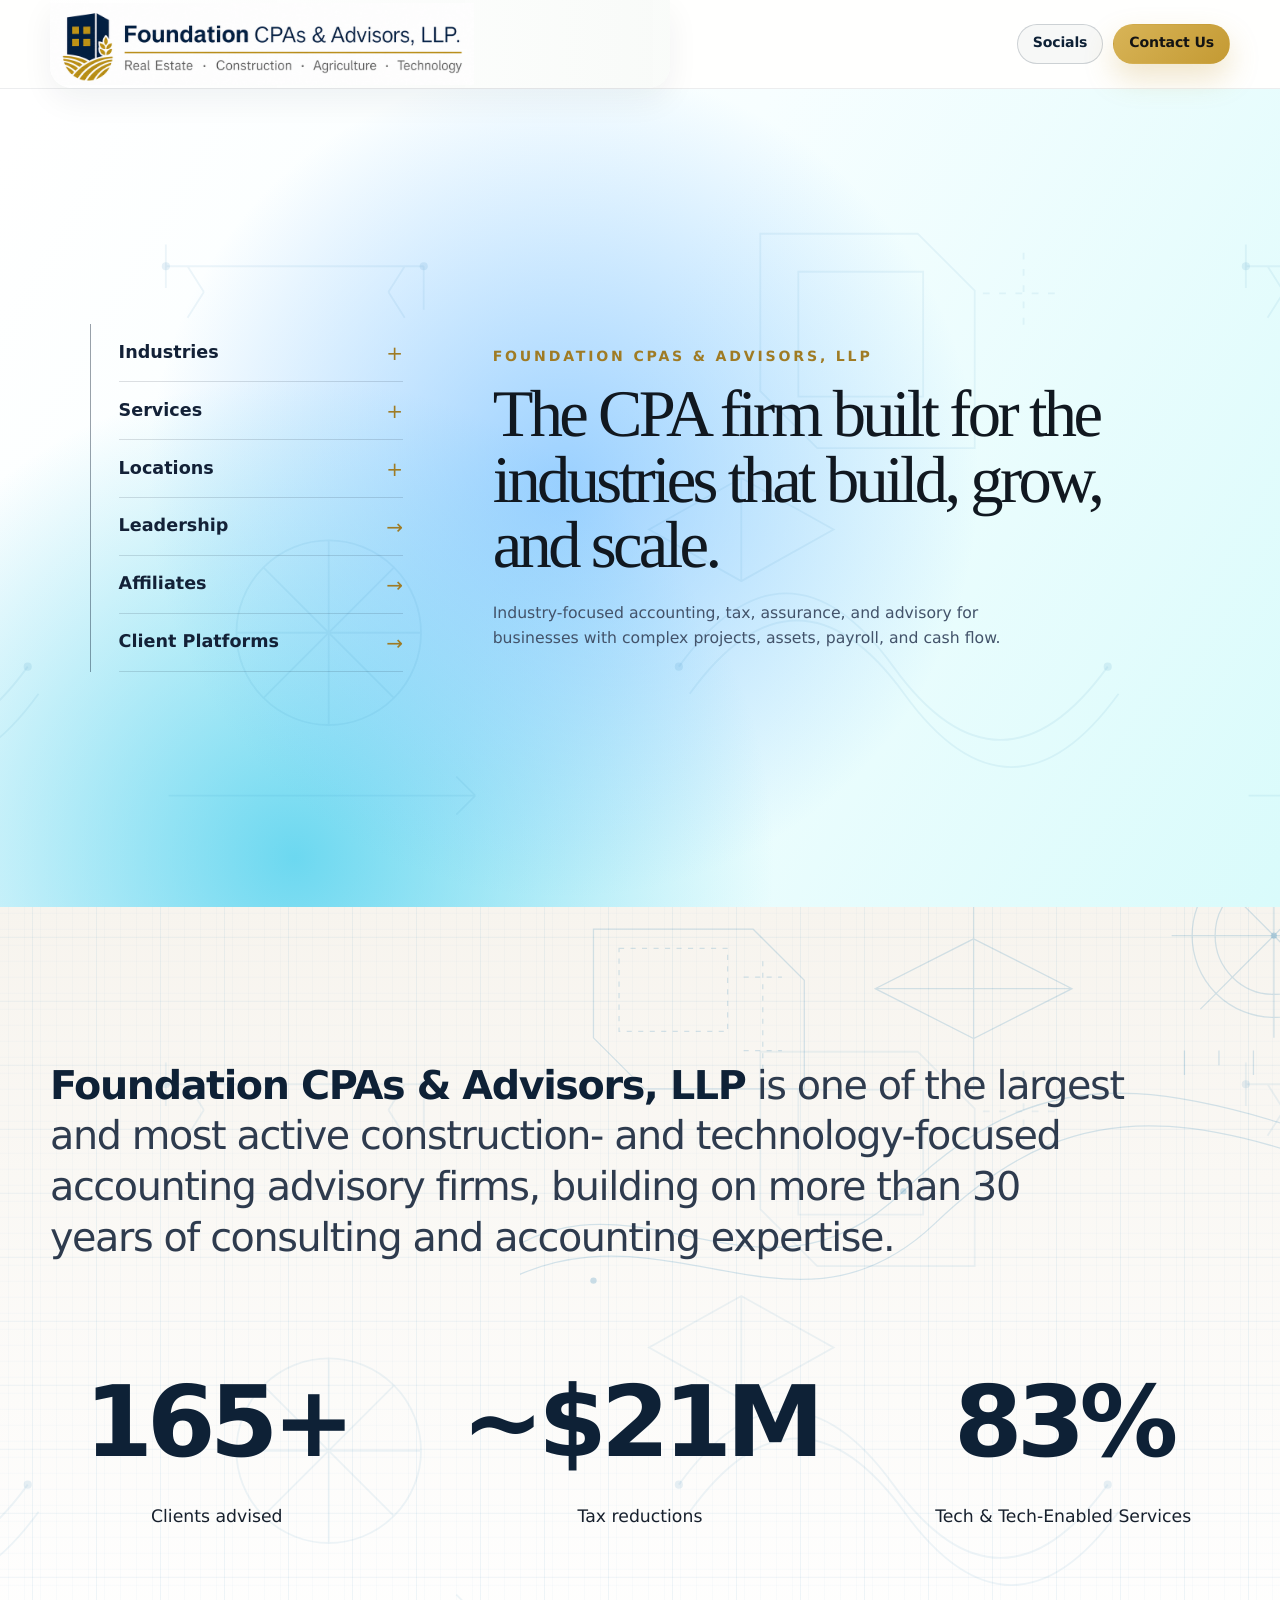
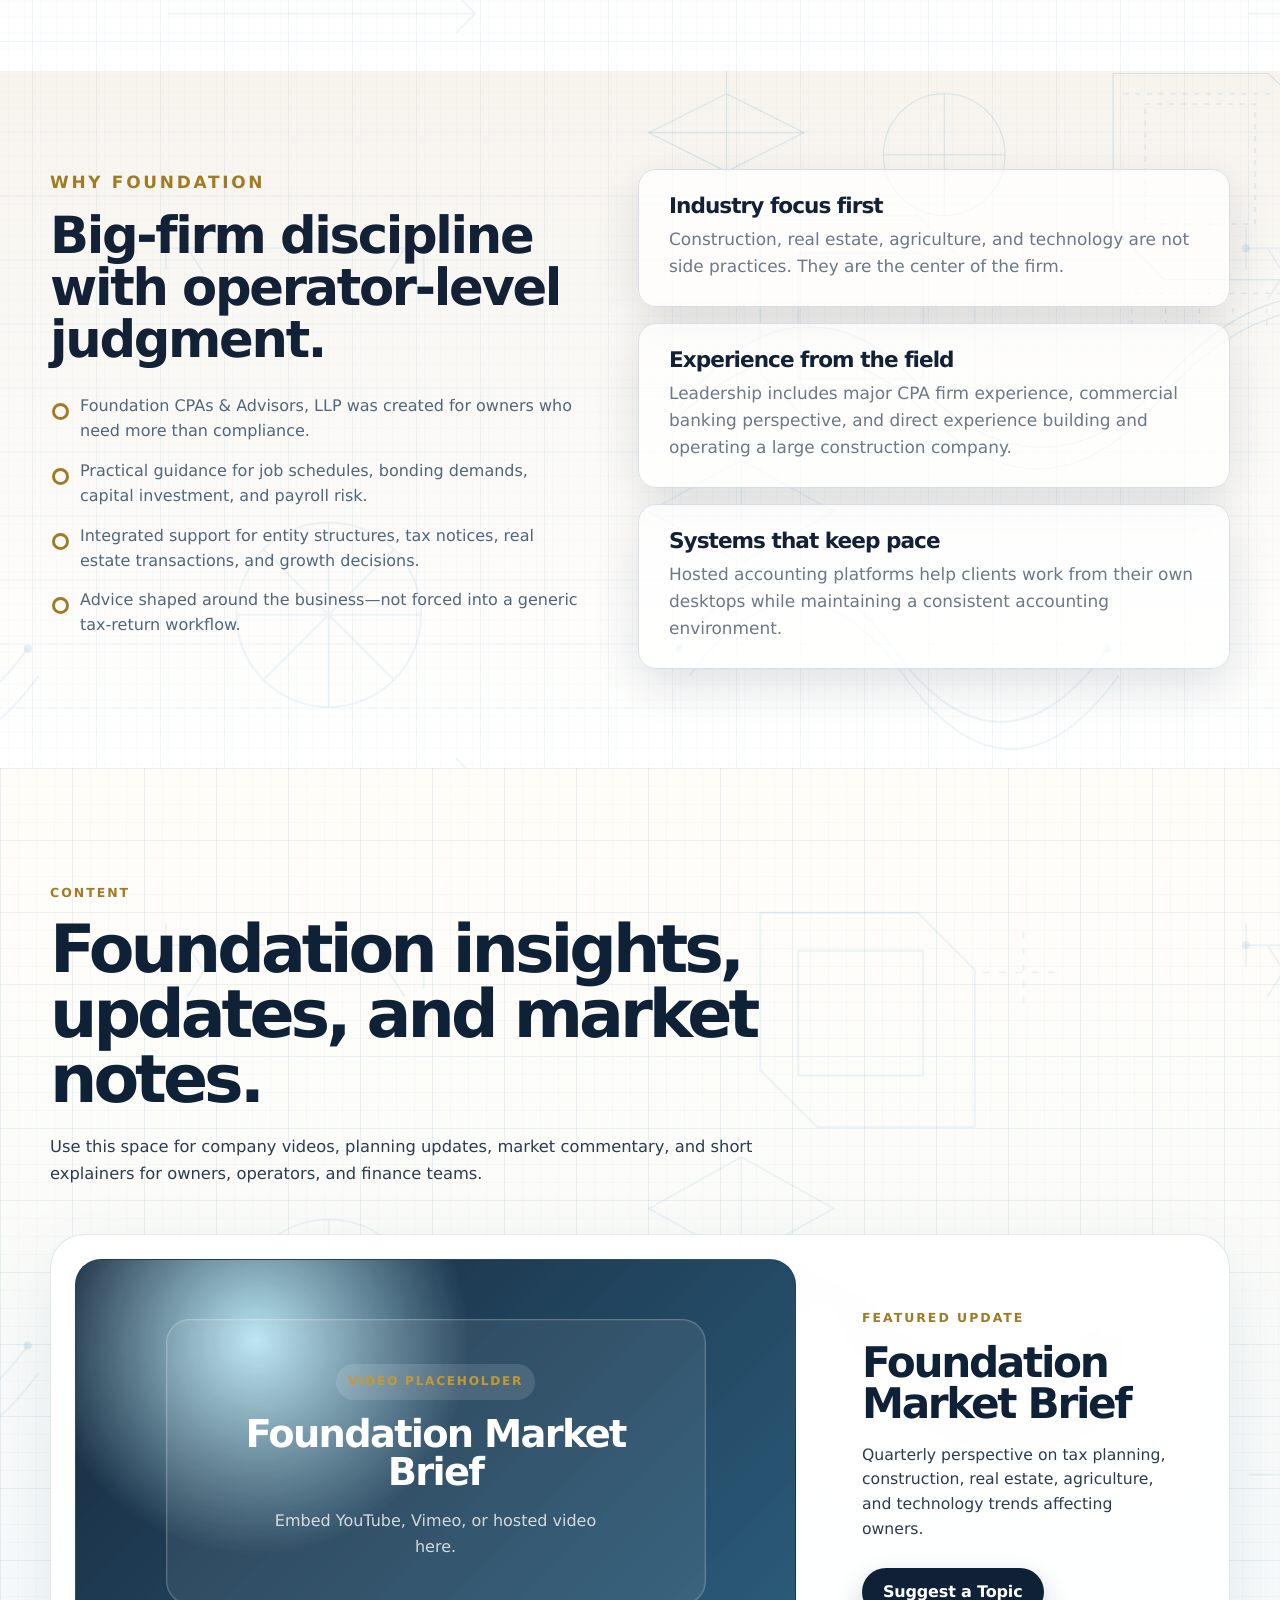
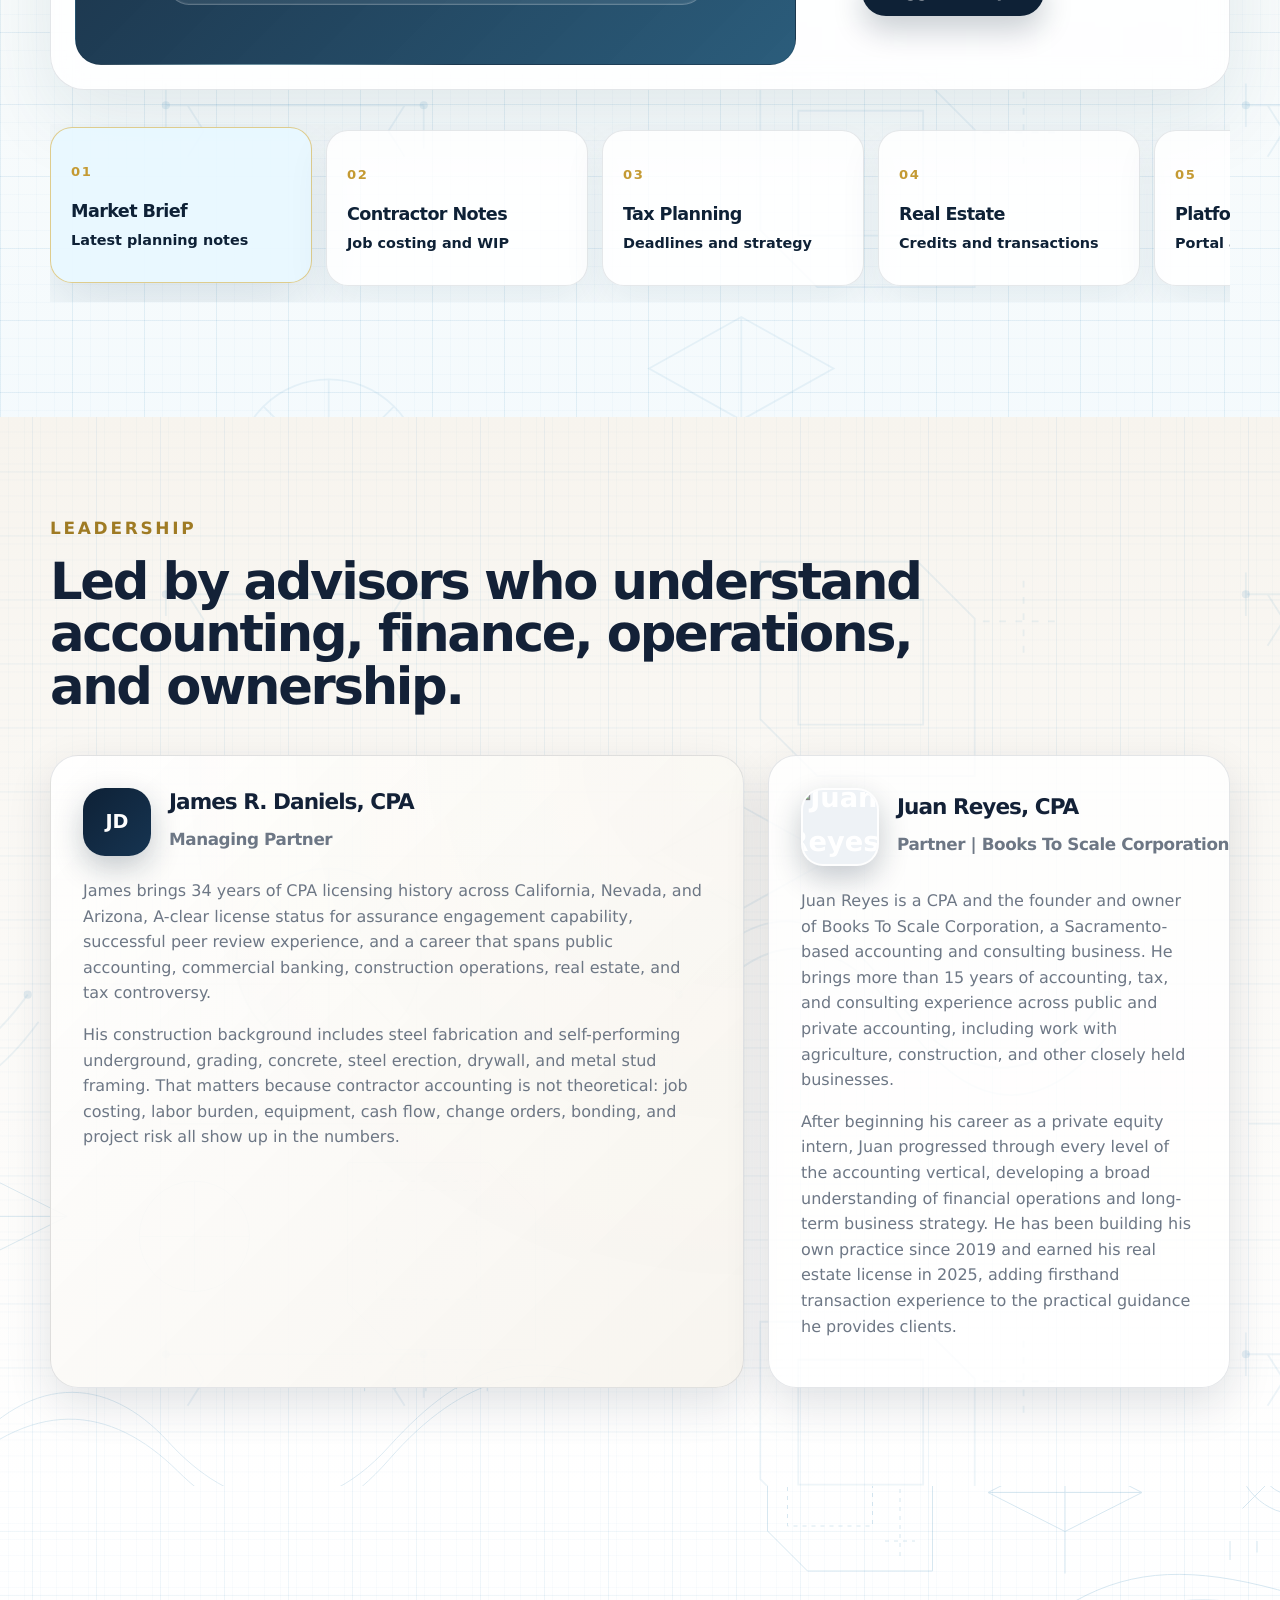
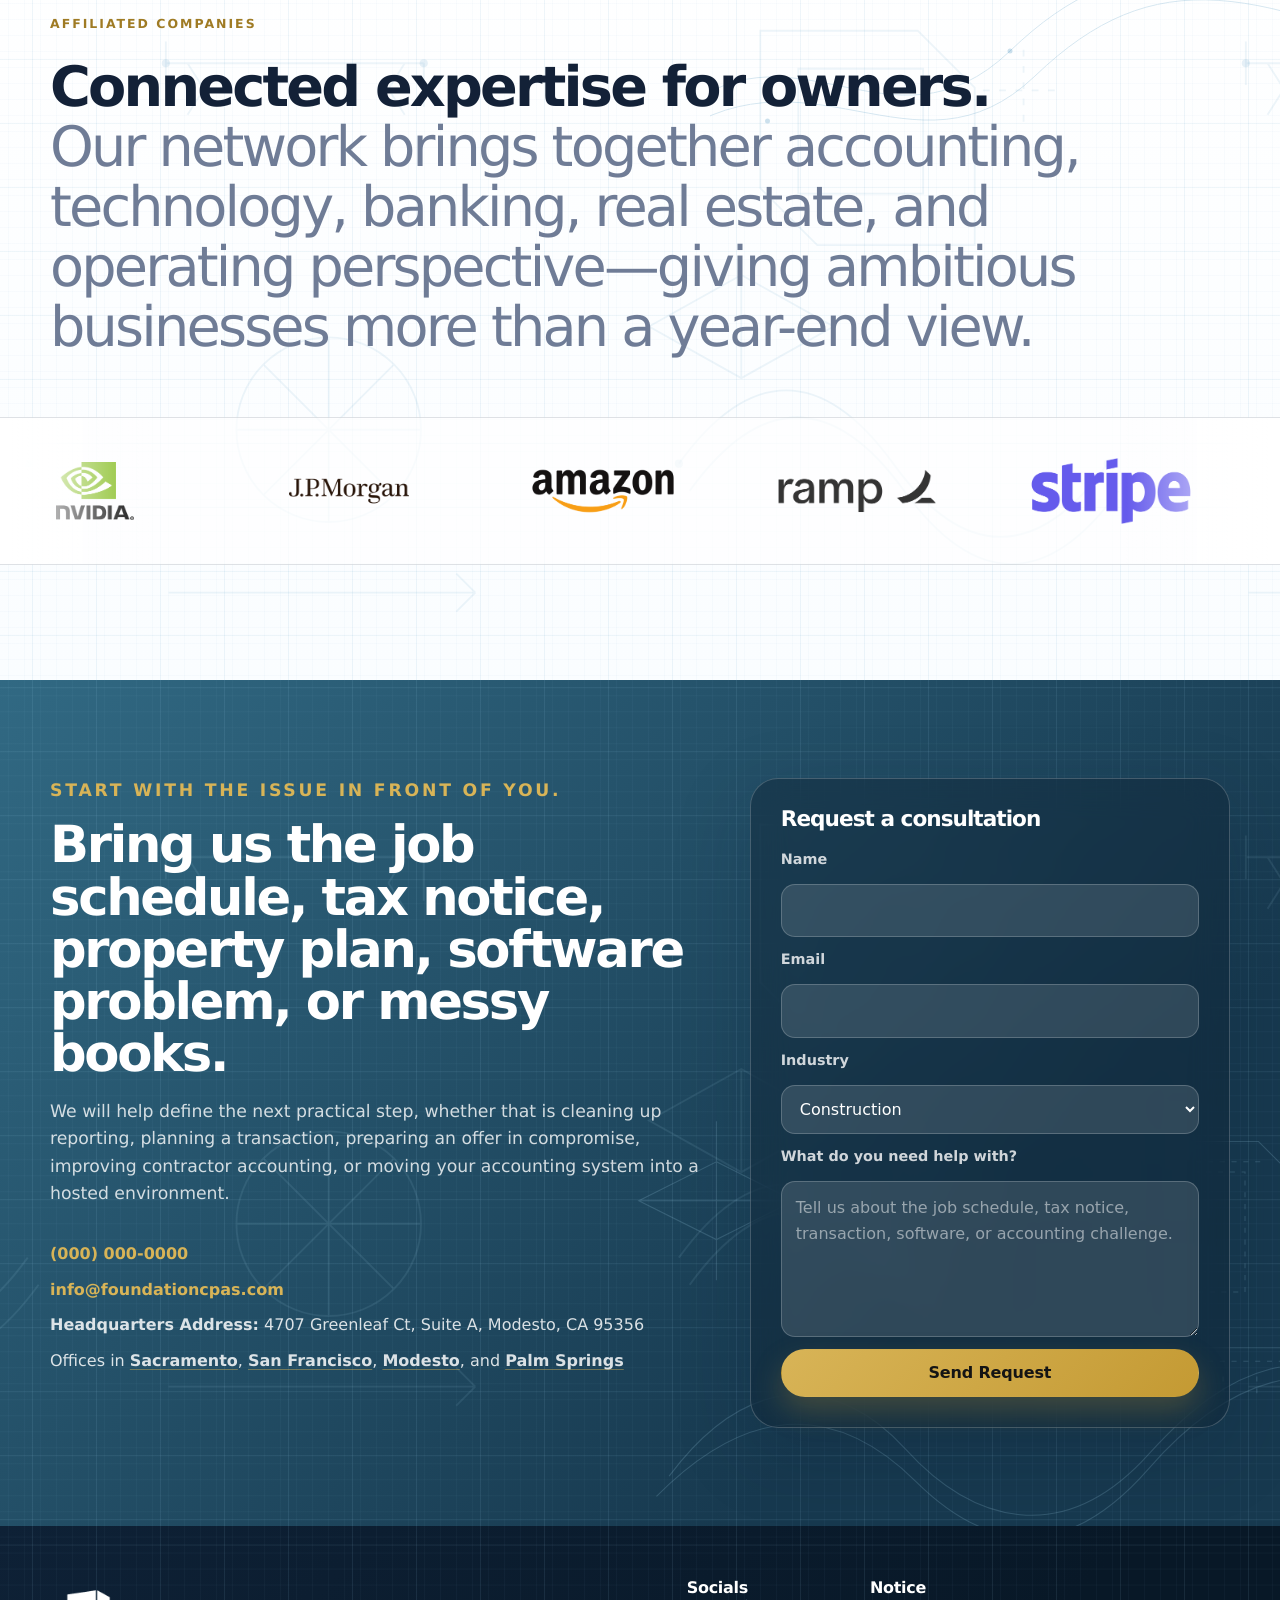
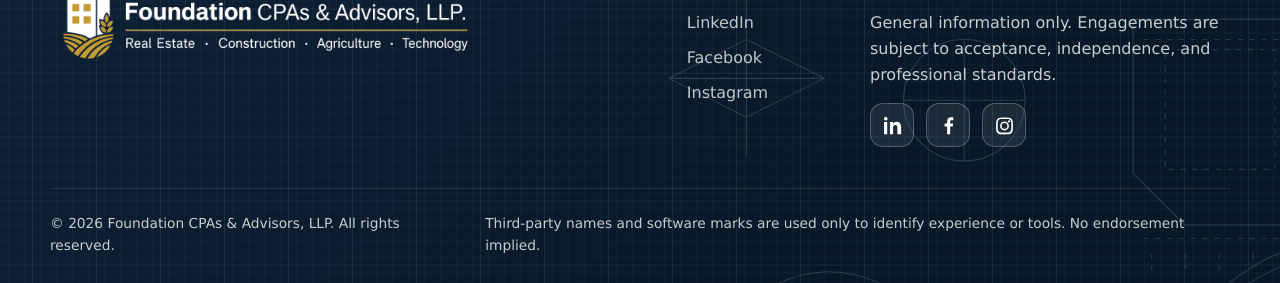
==== commit 9a0c953e: "Add files via upload" ====
--- a/index.html
+++ b/index.html
@@ -170,50 +170,56 @@
       </div>
     </section>
 
-    <section id="foundation-way" class="foundation-way section-white" aria-labelledby="foundation-way-title">
+    <section id="content" class="content-hub section-white" aria-labelledby="content-title">
       <div class="container">
-        <div class="section-heading reveal">
-          <p class="eyebrow dark">How We Compare</p>
-          <h2 id="foundation-way-title">The Foundation CPA &amp; Advisors Way: What We Offer</h2>
-        </div>
-
-        <div class="comparison-table reveal">
-          <div class="comparison-head comparison-metric-head">What matters</div>
-          <div class="comparison-head comparison-brand-head">
-            <img src="assets/logos/foundation-header-banner.png" width="2172" height="420" alt="Foundation CPAs &amp; Advisors, LLP">
-          </div>
-          <div class="comparison-head">Generative AI</div>
-          <div class="comparison-head">Traditional Accounting Firms</div>
-
-          <div class="comparison-metric"><span class="comparison-icon" aria-hidden="true"><svg viewBox="0 0 24 24"><path d="M3 21V9l7-4v16M10 10l7-4v15M17 11h4v10M6 12h1M6 16h1M13 11h1M13 15h1M13 19h1M2 21h20"/></svg></span><strong>Industry-specific expertise</strong></div>
-          <div class="comparison-value foundation-value"><span class="comparison-check">✓</span><span>Construction-tested specialization</span></div>
-          <div class="comparison-value"><span class="comparison-cross">×</span><span>Prompt-dependent expertise</span></div>
-          <div class="comparison-value"><span class="comparison-cross">×</span><span>Often broad or generalist</span></div>
-
-          <div class="comparison-metric"><span class="comparison-icon" aria-hidden="true"><svg viewBox="0 0 24 24"><circle cx="12" cy="12" r="9"/><path d="m15.5 8.5-2.1 4.9-4.9 2.1 2.1-4.9 4.9-2.1Z"/></svg></span><strong>Operator-level judgment</strong></div>
-          <div class="comparison-value foundation-value"><span class="comparison-check">✓</span><span>Built from real ownership experience</span></div>
-          <div class="comparison-value"><span class="comparison-cross">×</span><span>No lived operating experience</span></div>
-          <div class="comparison-value"><span class="comparison-check">✓</span><span>Professional judgment</span></div>
-
-          <div class="comparison-metric"><span class="comparison-icon" aria-hidden="true"><svg viewBox="0 0 24 24"><path d="m9.4 14.6-1.8 1.8a3.5 3.5 0 0 1-5-5l3.2-3.2a3.5 3.5 0 0 1 5 0l1 1M14.6 9.4l1.8-1.8a3.5 3.5 0 0 1 5 5l-3.2 3.2a3.5 3.5 0 0 1-5 0l-1-1M8.5 15.5l7-7"/></svg></span><strong>Connected advisory</strong></div>
-          <div class="comparison-value foundation-value"><span class="comparison-check">✓</span><span>Tax, assurance, accounting, and operations</span></div>
-          <div class="comparison-value"><span class="comparison-check">✓</span><span>Connects information quickly</span></div>
-          <div class="comparison-value"><span class="comparison-cross">×</span><span>Services may stay siloed</span></div>
-
-          <div class="comparison-metric"><span class="comparison-icon" aria-hidden="true"><svg viewBox="0 0 24 24"><rect x="3" y="3" width="18" height="18" rx="4"/><path d="m7.5 12 3 3 6-7"/></svg></span><strong>Human accountability</strong></div>
-          <div class="comparison-value foundation-value"><span class="comparison-check">✓</span><span>CPA-led relationships and follow-through</span></div>
-          <div class="comparison-value"><span class="comparison-cross">×</span><span>No accountable professional</span></div>
-          <div class="comparison-value"><span class="comparison-check">✓</span><span>Licensed oversight</span></div>
-
-          <div class="comparison-metric"><span class="comparison-icon" aria-hidden="true"><svg viewBox="0 0 24 24"><path d="M4 4h5v1.2a2.8 2.8 0 1 0 5.6 0V4H20v5h-1.2a2.8 2.8 0 1 0 0 5.6H20V20h-5v-1.2a2.8 2.8 0 1 0-5.6 0V20H4v-5h1.2a2.8 2.8 0 1 0 0-5.6H4V4Z"/></svg></span><strong>Complex issue navigation</strong></div>
-          <div class="comparison-value foundation-value"><span class="comparison-check">✓</span><span>Field-informed, practical resolution</span></div>
-          <div class="comparison-value"><span class="comparison-check">✓</span><span>Rapid initial issue triage</span></div>
-          <div class="comparison-value"><span class="comparison-cross">×</span><span>Process-led recommendations</span></div>
-
-          <div class="comparison-metric"><span class="comparison-icon" aria-hidden="true"><svg viewBox="0 0 24 24"><rect x="2.5" y="3.5" width="19" height="13" rx="2"/><path d="M8 21h8M12 16.5V21M15.5 8.5l1 1 2-2M5.5 8.5h6M5.5 12h8"/></svg></span><strong>Systems and implementation</strong></div>
-          <div class="comparison-value foundation-value"><span class="comparison-check">✓</span><span>Hosted platforms with ongoing support</span></div>
-          <div class="comparison-value"><span class="comparison-check">✓</span><span>Fast workflow support</span></div>
-          <div class="comparison-value"><span class="comparison-cross">×</span><span>Availability varies</span></div>
+        <div class="content-hub-header reveal">
+          <p class="eyebrow dark">Content</p>
+          <h2 id="content-title">Foundation insights, updates, and market notes.</h2>
+          <p>Use this space for company videos, planning updates, market commentary, and short explainers for owners, operators, and finance teams.</p>
+        </div>
+
+        <div class="content-feature reveal">
+          <div class="content-video-frame" data-content-video-frame>
+            <div class="content-video-placeholder">
+              <span>Video Placeholder</span>
+              <strong data-content-video-title>Foundation Market Brief</strong>
+              <p>Embed YouTube, Vimeo, or hosted video here.</p>
+            </div>
+          </div>
+          <div class="content-video-copy">
+            <p class="eyebrow dark" data-content-video-kicker>Featured update</p>
+            <h3 data-content-video-heading>Foundation Market Brief</h3>
+            <p data-content-video-description>Quarterly perspective on tax planning, construction, real estate, agriculture, and technology trends affecting owners.</p>
+            <a class="btn btn-navy" href="#contact">Suggest a Topic</a>
+          </div>
+        </div>
+
+        <div class="content-slider reveal" aria-label="Content video options">
+          <button class="content-card is-active" type="button" data-content-video data-title="Foundation Market Brief" data-kicker="Featured update" data-description="Quarterly perspective on tax planning, construction, real estate, agriculture, and technology trends affecting owners.">
+            <span>01</span>
+            <strong>Market Brief</strong>
+            <small>Latest planning notes</small>
+          </button>
+          <button class="content-card" type="button" data-content-video data-title="Contractor Accounting Notes" data-kicker="Construction focus" data-description="Short explainers on job costing, work-in-progress reporting, cash flow, and the operating details that shape contractor financials.">
+            <span>02</span>
+            <strong>Contractor Notes</strong>
+            <small>Job costing and WIP</small>
+          </button>
+          <button class="content-card" type="button" data-content-video data-title="Tax Planning Window" data-kicker="Planning calendar" data-description="Timely updates on tax planning opportunities, filing deadlines, credits, and decisions owners should review before year-end.">
+            <span>03</span>
+            <strong>Tax Planning</strong>
+            <small>Deadlines and strategy</small>
+          </button>
+          <button class="content-card" type="button" data-content-video data-title="Real Estate and Credits" data-kicker="Real estate update" data-description="Video briefings for property owners and investors on deductions, credits, transactions, and documentation that can affect outcomes.">
+            <span>04</span>
+            <strong>Real Estate</strong>
+            <small>Credits and transactions</small>
+          </button>
+          <button class="content-card" type="button" data-content-video data-title="Client Platform Walkthrough" data-kicker="Client tools" data-description="A practical walkthrough of hosted server access, document exchange, and the workflows clients use to stay connected with Foundation.">
+            <span>05</span>
+            <strong>Platform Guide</strong>
+            <small>Portal and hosted access</small>
+          </button>
         </div>
       </div>
     </section>
--- a/styles.css
+++ b/styles.css
@@ -1489,6 +1489,1296 @@
   font-size: clamp(1.9rem, 3.1vw, 3.2rem);
 }
 
+/* TRUE EOF Client Platforms fixes — overrides every earlier platform pass. */
+.platform-page .client-platform-hero {
+  background:
+    var(--blueprint-grid-light),
+    radial-gradient(circle at 30% 26%, rgba(98, 180, 255, 0.46), transparent 27rem),
+    radial-gradient(circle at 86% 10%, rgba(42, 198, 233, 0.32), transparent 30rem),
+    linear-gradient(120deg, #ffffff 0%, #f6fdff 46%, #dcfbfb 100%) !important;
+}
+
+.platform-page .client-platform-hero::before {
+  background: url("assets/images/client-platform-construction-hero.jpg") center 50% / cover no-repeat !important;
+  opacity: 0.29 !important;
+  filter: saturate(0.82) contrast(0.96) !important;
+}
+
+.platform-page .client-platform-hero::after {
+  background-image:
+    linear-gradient(rgba(18, 113, 173, 0.105) 1px, transparent 1px),
+    linear-gradient(90deg, rgba(18, 113, 173, 0.105) 1px, transparent 1px),
+    linear-gradient(rgba(18, 113, 173, 0.05) 1px, transparent 1px),
+    linear-gradient(90deg, rgba(18, 113, 173, 0.05) 1px, transparent 1px),
+    linear-gradient(120deg, rgba(255, 255, 255, 0.04), rgba(198, 244, 255, 0.08)) !important;
+  background-size: 72px 72px, 72px 72px, 18px 18px, 18px 18px, auto !important;
+}
+
+.platform-page .platform-card.platform-card-text {
+  max-width: 980px !important;
+  border-radius: 28px !important;
+}
+
+.platform-page .platform-card-text .platform-copy {
+  max-width: 820px !important;
+  margin: 0 auto !important;
+  padding: clamp(32px, 5vw, 56px) !important;
+  text-align: center !important;
+}
+
+.platform-page .platform-card-text h2 {
+  max-width: 760px !important;
+  margin-right: auto !important;
+  margin-left: auto !important;
+  font-size: clamp(2rem, 3.7vw, 3.8rem) !important;
+  line-height: 0.98 !important;
+}
+
+.platform-page .platform-card-text p:not(.eyebrow) {
+  max-width: 720px !important;
+  margin-right: auto !important;
+  margin-left: auto !important;
+  font-size: clamp(0.98rem, 1.16vw, 1.1rem) !important;
+}
+
+.platform-page .platform-build-heading {
+  display: block !important;
+  max-width: 980px !important;
+}
+
+.platform-page .platform-build-heading .eyebrow {
+  margin-top: 0 !important;
+  margin-bottom: 18px !important;
+}
+
+.platform-page .platform-build-heading h2 {
+  max-width: 900px !important;
+  font-size: clamp(2.05rem, 4.1vw, 4.25rem) !important;
+  line-height: 0.98 !important;
+}
+
+.platform-page .platform-build-heading p:not(.eyebrow) {
+  grid-column: auto !important;
+  max-width: 760px !important;
+  margin-top: 20px !important;
+  font-size: clamp(0.98rem, 1.16vw, 1.1rem) !important;
+}
+
+.platform-page .platform-step-list h3 {
+  font-size: clamp(1.55rem, 3vw, 3rem) !important;
+  line-height: 0.98 !important;
+}
+
+.platform-page .platform-step-list p {
+  font-size: clamp(0.96rem, 1.12vw, 1.08rem) !important;
+}
+
+/* Tighten Client Platforms spacing after visual review. */
+.platform-page .section-platform {
+  padding-top: clamp(48px, 5.6vw, 76px) !important;
+  padding-bottom: clamp(32px, 4vw, 52px) !important;
+}
+
+.platform-page .platform-for {
+  padding-top: clamp(42px, 5vw, 70px) !important;
+}
+
+.platform-page .platform-steps {
+  padding-top: clamp(58px, 6.4vw, 84px) !important;
+}
+
+.platform-page .platform-steps .platform-build-heading {
+  margin-bottom: clamp(22px, 3.2vw, 36px) !important;
+}
+
+.platform-page .platform-step-list li {
+  padding: clamp(18px, 2.35vw, 30px) 0 !important;
+}
+
+.platform-page .platform-step-list h3 {
+  margin-bottom: 8px !important;
+  font-size: clamp(1.32rem, 2.25vw, 2.28rem) !important;
+  letter-spacing: -0.05em !important;
+}
+
+.platform-page .platform-step-list p {
+  max-width: 760px !important;
+  font-size: clamp(0.94rem, 1.02vw, 1rem) !important;
+  line-height: 1.45 !important;
+}
+
+/* True final micro-adjustments: platform spacing/opacity and homepage navy consistency. */
+.platform-page .client-platform-hero::before {
+  opacity: 0.22 !important;
+}
+
+.platform-page .section-platform {
+  padding-bottom: clamp(50px, 6vw, 82px) !important;
+}
+
+.platform-page .platform-for {
+  padding-top: clamp(64px, 7vw, 100px) !important;
+}
+
+.firm-overview-statement strong,
+.firm-metric-value {
+  color: var(--navy) !important;
+}
+
+/* Content hub replacement for the comparison matrix. */
+.content-hub {
+  position: relative;
+  overflow: hidden;
+  padding: clamp(82px, 9vw, 132px) 0;
+  background:
+    var(--blueprint-grid-light),
+    linear-gradient(180deg, rgba(255, 253, 248, 0.98), rgba(244, 251, 255, 0.88));
+  background-size: 72px 72px, 72px 72px, 18px 18px, 18px 18px, auto;
+}
+
+.content-hub-header {
+  max-width: 900px;
+  margin-bottom: clamp(26px, 4vw, 46px);
+}
+
+.content-hub-header h2 {
+  margin: 0;
+  max-width: 840px;
+  color: var(--navy);
+  font-size: clamp(2.4rem, 5.2vw, 5.5rem);
+  line-height: 0.98;
+  letter-spacing: -0.06em;
+}
+
+.content-hub-header p:not(.eyebrow) {
+  max-width: 720px;
+  margin-top: 22px;
+  color: var(--slate);
+  font-size: clamp(1.02rem, 1.25vw, 1.2rem);
+  line-height: 1.65;
+}
+
+.content-feature {
+  display: grid;
+  grid-template-columns: minmax(0, 1.18fr) minmax(290px, 0.62fr);
+  gap: clamp(18px, 2.4vw, 30px);
+  align-items: stretch;
+  margin-bottom: clamp(18px, 3vw, 34px);
+  padding: clamp(16px, 2vw, 24px);
+  border: 1px solid rgba(14, 33, 54, 0.11);
+  border-radius: 34px;
+  background: rgba(255, 255, 255, 0.82);
+  box-shadow: 0 28px 78px rgba(17, 65, 92, 0.1);
+  backdrop-filter: blur(14px);
+}
+
+.content-video-frame {
+  min-height: 320px;
+  aspect-ratio: 16 / 9;
+  display: grid;
+  place-items: center;
+  overflow: hidden;
+  border-radius: 26px;
+  border: 1px solid rgba(14, 33, 54, 0.12);
+  background:
+    radial-gradient(circle at 25% 20%, rgba(198, 244, 255, 0.92), transparent 34%),
+    linear-gradient(135deg, rgba(14, 33, 54, 0.96), rgba(20, 75, 109, 0.9));
+}
+
+.content-video-placeholder {
+  width: min(540px, 82%);
+  padding: clamp(24px, 4vw, 44px);
+  border: 1px solid rgba(255, 255, 255, 0.22);
+  border-radius: 24px;
+  color: #ffffff;
+  text-align: center;
+  background: rgba(255, 255, 255, 0.08);
+  box-shadow: inset 0 0 0 1px rgba(255, 255, 255, 0.06);
+}
+
+.content-video-placeholder span {
+  display: inline-flex;
+  margin-bottom: 16px;
+  padding: 8px 12px;
+  border-radius: 999px;
+  color: var(--gold);
+  background: rgba(255, 255, 255, 0.12);
+  font-size: 0.76rem;
+  font-weight: 900;
+  letter-spacing: 0.14em;
+  text-transform: uppercase;
+}
+
+.content-video-placeholder strong {
+  display: block;
+  font-size: clamp(1.55rem, 3vw, 3rem);
+  line-height: 1;
+  letter-spacing: -0.045em;
+}
+
+.content-video-placeholder p {
+  margin: 16px auto 0;
+  max-width: 360px;
+  color: rgba(255, 255, 255, 0.78);
+}
+
+.content-video-copy {
+  display: flex;
+  min-height: 100%;
+  flex-direction: column;
+  justify-content: center;
+  padding: clamp(18px, 2.8vw, 38px);
+}
+
+.content-video-copy h3 {
+  margin: 0;
+  color: var(--navy);
+  font-size: clamp(1.75rem, 3.3vw, 3.55rem);
+  line-height: 0.98;
+  letter-spacing: -0.055em;
+}
+
+.content-video-copy p:not(.eyebrow) {
+  margin: 18px 0 26px;
+  color: var(--slate);
+  font-size: clamp(0.98rem, 1.16vw, 1.12rem);
+  line-height: 1.58;
+}
+
+.content-video-copy .btn {
+  align-self: flex-start;
+}
+
+.content-slider {
+  display: flex;
+  gap: 14px;
+  overflow-x: auto;
+  padding: 6px 4px 16px;
+  scroll-snap-type: x proximity;
+  scrollbar-color: rgba(14, 33, 54, 0.22) transparent;
+}
+
+.content-card {
+  flex: 0 0 min(262px, 76vw);
+  min-height: 156px;
+  padding: 20px;
+  border: 1px solid rgba(14, 33, 54, 0.1);
+  border-radius: 22px;
+  color: var(--navy);
+  text-align: left;
+  background: rgba(255, 255, 255, 0.84);
+  box-shadow: 0 16px 42px rgba(17, 65, 92, 0.08);
+  cursor: pointer;
+  scroll-snap-align: start;
+  transition: transform 0.2s ease, border-color 0.2s ease, background 0.2s ease, box-shadow 0.2s ease;
+}
+
+.content-card:hover,
+.content-card.is-active {
+  transform: translateY(-3px);
+  border-color: rgba(214, 168, 49, 0.55);
+  background: rgba(232, 248, 255, 0.94);
+  box-shadow: 0 22px 56px rgba(17, 65, 92, 0.13);
+}
+
+.content-card span {
+  display: inline-flex;
+  margin-bottom: 20px;
+  color: var(--gold);
+  font-size: 0.82rem;
+  font-weight: 900;
+  letter-spacing: 0.13em;
+}
+
+.content-card strong,
+.content-card small {
+  display: block;
+}
+
+.content-card strong {
+  margin-bottom: 8px;
+  font-size: 1.1rem;
+  line-height: 1.05;
+  letter-spacing: -0.035em;
+}
+
+.content-card small {
+  color: var(--slate);
+  font-size: 0.9rem;
+  font-weight: 760;
+}
+
+/* Remove Client Platforms number-badge spacing now that the cards are text-first. */
+.platform-page .platform-audience-card {
+  justify-content: center !important;
+  min-height: clamp(240px, 25vw, 330px) !important;
+  padding-top: clamp(30px, 3.2vw, 44px) !important;
+}
+
+.platform-page .platform-audience-card h3 {
+  margin-top: 0 !important;
+}
+
+@media (max-width: 900px) {
+  .content-feature {
+    grid-template-columns: 1fr;
+  }
+
+  .content-video-frame {
+    min-height: 260px;
+  }
+}
+
+@media (max-width: 640px) {
+  .content-hub {
+    padding: 64px 0;
+  }
+
+  .content-feature {
+    border-radius: 26px;
+  }
+}
+
+/* Final micro-adjustments: platform spacing/opacity and homepage navy consistency. */
+.platform-page .client-platform-hero::before {
+  opacity: 0.22 !important;
+}
+
+.platform-page .section-platform {
+  padding-bottom: clamp(50px, 6vw, 82px) !important;
+}
+
+.platform-page .platform-for {
+  padding-top: clamp(64px, 7vw, 100px) !important;
+}
+
+.firm-overview-statement strong,
+.firm-metric-value {
+  color: var(--navy) !important;
+}
+
+.platform-page .platform-build-heading,
+.platform-page .platform-step-list {
+  width: min(980px, 100%) !important;
+  margin-right: auto !important;
+  margin-left: auto !important;
+}
+
+.platform-page .platform-audience-grid {
+  width: min(1180px, 100%) !important;
+  margin-right: auto !important;
+  margin-left: auto !important;
+}
+
+/* Final Client Platforms correction pass — keep at EOF so this wins the cascade. */
+.platform-page .client-platform-hero {
+  position: relative !important;
+  isolation: isolate;
+  display: grid;
+  align-items: center;
+  min-height: calc(100vh - 88px);
+  padding: clamp(105px, 13vw, 180px) 0 clamp(90px, 10vw, 132px);
+  overflow: hidden;
+  background:
+    var(--blueprint-grid-light),
+    radial-gradient(circle at 30% 26%, rgba(98, 180, 255, 0.46), transparent 27rem),
+    radial-gradient(circle at 86% 10%, rgba(42, 198, 233, 0.32), transparent 30rem),
+    linear-gradient(120deg, #ffffff 0%, #f6fdff 46%, #dcfbfb 100%) !important;
+  background-size: 64px 64px, 64px 64px, 16px 16px, 16px 16px, auto, auto, auto !important;
+  background-position: center !important;
+}
+
+.platform-page .client-platform-hero::before {
+  position: absolute;
+  z-index: 0;
+  inset: 0;
+  display: block;
+  background: url("assets/images/client-platform-construction-hero.jpg") center 50% / cover no-repeat !important;
+  opacity: 0.36;
+  filter: saturate(0.82) contrast(0.96);
+  content: "" !important;
+  pointer-events: none;
+}
+
+.platform-page .client-platform-hero::after {
+  position: absolute;
+  z-index: 1;
+  inset: 0;
+  display: block;
+  background-image:
+    linear-gradient(rgba(18, 113, 173, 0.105) 1px, transparent 1px),
+    linear-gradient(90deg, rgba(18, 113, 173, 0.105) 1px, transparent 1px),
+    linear-gradient(rgba(18, 113, 173, 0.05) 1px, transparent 1px),
+    linear-gradient(90deg, rgba(18, 113, 173, 0.05) 1px, transparent 1px),
+    linear-gradient(120deg, rgba(255, 255, 255, 0.14), rgba(198, 244, 255, 0.18)) !important;
+  background-size: 72px 72px, 72px 72px, 18px 18px, 18px 18px, auto !important;
+  background-position: center !important;
+  content: "" !important;
+  pointer-events: none;
+}
+
+.platform-page .client-platform-grid,
+.platform-page .client-platform-grid.client-platform-centered {
+  position: relative;
+  z-index: 2;
+  display: grid !important;
+  grid-template-columns: 1fr !important;
+  place-items: center;
+}
+
+.platform-page .client-platform-copy {
+  width: min(880px, 100%);
+  max-width: 880px;
+  margin: 0 auto;
+  text-align: center;
+}
+
+.platform-page .client-platform-copy h1 {
+  max-width: 830px;
+  margin-right: auto;
+  margin-left: auto;
+  font-size: clamp(3rem, 6.4vw, 6.65rem);
+  line-height: 0.9;
+}
+
+.platform-page .client-platform-copy p:not(.eyebrow) {
+  max-width: 760px;
+  margin-right: auto;
+  margin-left: auto;
+  color: #314a63;
+}
+
+.platform-page .platform-buttons {
+  justify-content: center;
+}
+
+.platform-page .client-platform-photo,
+.platform-page .platform-image {
+  display: none !important;
+}
+
+.platform-page main > section:not(.client-platform-hero)::before,
+.platform-page main > section:not(.client-platform-hero)::after {
+  display: none !important;
+  content: none !important;
+}
+
+.platform-page .section-platform {
+  padding: clamp(58px, 7vw, 92px) 0 !important;
+  background:
+    linear-gradient(rgba(18, 113, 173, 0.055) 1px, transparent 1px),
+    linear-gradient(90deg, rgba(18, 113, 173, 0.055) 1px, transparent 1px),
+    linear-gradient(180deg, #f7fdff, #ffffff) !important;
+  background-size: 72px 72px, 72px 72px, auto !important;
+}
+
+.platform-page .platform-card.platform-card-text {
+  display: block !important;
+  max-width: 980px;
+  margin-right: auto;
+  margin-left: auto;
+  border-radius: 28px;
+  background:
+    radial-gradient(circle at 85% 12%, rgba(42, 198, 233, 0.12), transparent 24rem),
+    linear-gradient(rgba(18, 113, 173, 0.04) 1px, transparent 1px),
+    linear-gradient(90deg, rgba(18, 113, 173, 0.04) 1px, transparent 1px),
+    rgba(255, 255, 255, 0.9) !important;
+  background-size: auto, 72px 72px, 72px 72px, auto !important;
+  box-shadow: 0 18px 52px rgba(20, 87, 124, 0.1);
+}
+
+.platform-page .platform-card-text .platform-copy {
+  max-width: 820px;
+  margin: 0 auto;
+  padding: clamp(32px, 5vw, 56px) !important;
+  text-align: center;
+}
+
+.platform-page .platform-card-text h2 {
+  max-width: 760px;
+  margin-right: auto;
+  margin-left: auto;
+  color: var(--ink);
+  font-size: clamp(2rem, 3.7vw, 3.8rem);
+  line-height: 0.98;
+  letter-spacing: -0.055em;
+}
+
+.platform-page .platform-card-text p:not(.eyebrow) {
+  max-width: 720px;
+  margin-right: auto;
+  margin-left: auto;
+  color: #4d6175;
+  font-size: clamp(0.98rem, 1.16vw, 1.1rem);
+}
+
+.platform-page .platform-build {
+  padding: clamp(70px, 8.5vw, 116px) 0 !important;
+}
+
+.platform-page .platform-for,
+.platform-page .platform-steps,
+.platform-page .platform-faq {
+  background:
+    linear-gradient(rgba(18, 113, 173, 0.05) 1px, transparent 1px),
+    linear-gradient(90deg, rgba(18, 113, 173, 0.05) 1px, transparent 1px),
+    linear-gradient(180deg, #fbfeff, #ffffff) !important;
+  background-size: 72px 72px, 72px 72px, auto !important;
+}
+
+.platform-page .platform-build-heading {
+  display: block !important;
+  max-width: 980px !important;
+  margin-bottom: clamp(28px, 5vw, 56px);
+}
+
+.platform-page .platform-build-heading .eyebrow {
+  margin-top: 0;
+  margin-bottom: 18px;
+}
+
+.platform-page .platform-build-heading h2 {
+  max-width: 900px;
+  color: var(--ink);
+  font-size: clamp(2.05rem, 4.1vw, 4.25rem);
+  line-height: 0.98;
+  letter-spacing: -0.055em;
+}
+
+.platform-page .platform-build-heading p:not(.eyebrow) {
+  max-width: 760px;
+  margin-top: 20px;
+  color: #4d6175;
+  font-size: clamp(0.98rem, 1.16vw, 1.1rem);
+}
+
+.platform-page .platform-audience-grid {
+  display: grid !important;
+  grid-template-columns: repeat(4, minmax(0, 1fr));
+  gap: 14px;
+}
+
+.platform-page .platform-audience-card {
+  display: flex;
+  min-height: 285px;
+  flex-direction: column;
+  padding: clamp(22px, 2.5vw, 30px);
+  border-radius: 24px;
+  background: rgba(255, 255, 255, 0.86) !important;
+}
+
+.platform-page .platform-audience-card::after {
+  content: none !important;
+}
+
+.platform-page .platform-audience-card span {
+  margin-bottom: auto;
+}
+
+.platform-page .platform-audience-card h3 {
+  margin-top: 30px;
+  color: var(--ink);
+  font-size: clamp(1.16rem, 1.38vw, 1.45rem);
+  line-height: 1.05;
+}
+
+.platform-page .platform-audience-card p {
+  color: #52667a;
+  font-size: 0.96rem;
+}
+
+.platform-page .platform-step-list {
+  display: block !important;
+  margin: 0;
+  padding: 0;
+  border-top: 1px solid rgba(14, 33, 54, 0.14);
+  list-style: none;
+}
+
+.platform-page .platform-step-list li {
+  display: block !important;
+  min-height: 0;
+  padding: clamp(24px, 3.6vw, 44px) 0;
+  border-bottom: 1px solid rgba(14, 33, 54, 0.14);
+  background: transparent !important;
+}
+
+.platform-page .platform-step-list li::before,
+.platform-page .platform-step-list > li > span {
+  display: none !important;
+  content: none !important;
+}
+
+.platform-page .platform-step-list h3 {
+  max-width: 860px;
+  margin-bottom: 10px;
+  color: var(--ink);
+  font-size: clamp(1.55rem, 3vw, 3rem);
+  line-height: 0.98;
+  letter-spacing: -0.055em;
+}
+
+.platform-page .platform-step-list p {
+  max-width: 780px;
+  margin-bottom: 0;
+  color: #52667a;
+  font-size: clamp(0.96rem, 1.12vw, 1.08rem);
+}
+
+.platform-page .platform-faq-grid {
+  display: grid !important;
+  grid-template-columns: minmax(260px, 0.45fr) minmax(0, 0.95fr);
+  gap: clamp(32px, 6vw, 82px);
+}
+
+.platform-page .platform-faq-grid .platform-build-heading {
+  position: sticky;
+  top: 118px;
+  margin-bottom: 0;
+}
+
+@media (max-width: 1120px) {
+  .platform-page .platform-audience-grid {
+    grid-template-columns: repeat(2, minmax(0, 1fr));
+  }
+
+  .platform-page .platform-faq-grid {
+    grid-template-columns: 1fr;
+  }
+
+  .platform-page .platform-faq-grid .platform-build-heading {
+    position: static;
+  }
+}
+
+@media (max-width: 860px) {
+  .platform-page .client-platform-copy {
+    text-align: left;
+  }
+
+  .platform-page .client-platform-copy h1,
+  .platform-page .client-platform-copy p:not(.eyebrow) {
+    margin-left: 0;
+  }
+
+  .platform-page .platform-buttons {
+    justify-content: flex-start;
+  }
+
+  .platform-page .platform-audience-grid {
+    grid-template-columns: 1fr;
+  }
+
+  .platform-page .platform-audience-card {
+    min-height: auto;
+  }
+
+  .platform-page .platform-audience-card span,
+  .platform-page .platform-audience-card h3 {
+    margin-top: 0;
+    margin-bottom: 18px;
+  }
+}
+
+/* Client Platforms: editorial flow inspired by a16z Build, tuned to Foundation's blueprint system. */
+.platform-page .client-platform-hero {
+  isolation: isolate;
+  min-height: clamp(650px, 78vh, 880px);
+  display: grid;
+  align-items: center;
+  padding: clamp(96px, 10vw, 148px) 0 clamp(82px, 9vw, 126px);
+  background:
+    var(--blueprint-detail-light),
+    var(--blueprint-grid-light),
+    linear-gradient(135deg, #c4f1ff 0%, #aeeaff 48%, #d8fbff 100%);
+  background-size: 980px auto, 64px 64px, 64px 64px, 16px 16px, 16px 16px, auto;
+  background-repeat: repeat, repeat, repeat, repeat, repeat, no-repeat;
+  background-position: center, center, center, center, center, center;
+}
+
+.platform-page .client-platform-hero::before {
+  z-index: -2;
+  background:
+    linear-gradient(rgba(186, 238, 255, 0.52), rgba(186, 238, 255, 0.52)),
+    url("assets/images/client-platform-construction-hero.jpg");
+  background-size: cover;
+  background-position: center 42%;
+  opacity: 0.28;
+  filter: saturate(0.82) contrast(0.96);
+}
+
+.platform-page .client-platform-hero::after {
+  position: absolute;
+  inset: 0;
+  z-index: -1;
+  background:
+    var(--blueprint-detail-light),
+    linear-gradient(rgba(18, 113, 173, 0.12) 1px, transparent 1px),
+    linear-gradient(90deg, rgba(18, 113, 173, 0.12) 1px, transparent 1px),
+    linear-gradient(rgba(18, 113, 173, 0.038) 1px, transparent 1px),
+    linear-gradient(90deg, rgba(18, 113, 173, 0.038) 1px, transparent 1px),
+    linear-gradient(90deg, rgba(227, 249, 255, 0.86), rgba(227, 249, 255, 0.58));
+  background-size: 1080px 760px, 64px 64px, 64px 64px, 16px 16px, 16px 16px, auto;
+  background-position: 96px 40px, center, center, center, center, center;
+  content: "";
+  pointer-events: none;
+}
+
+.platform-page .client-platform-grid.client-platform-centered {
+  display: block;
+}
+
+.platform-page .client-platform-copy {
+  max-width: 890px;
+  margin: 0 auto;
+  text-align: center;
+}
+
+.platform-page .client-platform-copy h1 {
+  margin-right: auto;
+  margin-left: auto;
+}
+
+.platform-page .client-platform-copy p:not(.eyebrow) {
+  margin-right: auto;
+  margin-left: auto;
+}
+
+.platform-page .platform-buttons {
+  justify-content: center;
+}
+
+.platform-page .section-platform {
+  padding: clamp(86px, 9vw, 128px) 0;
+  background:
+    var(--blueprint-grid-light),
+    linear-gradient(180deg, #f7fdff, #ffffff);
+}
+
+.platform-page .platform-card.platform-card-text {
+  display: block;
+  max-width: 1180px;
+  border: 1px solid rgba(14, 33, 54, 0.1);
+  border-radius: 34px;
+  background:
+    radial-gradient(circle at 88% 14%, rgba(42, 198, 233, 0.16), transparent 26rem),
+    radial-gradient(circle at 8% 88%, rgba(196, 154, 51, 0.12), transparent 22rem),
+    var(--blueprint-detail-light),
+    rgba(255, 255, 255, 0.82);
+  background-size: auto, auto, 920px auto, auto;
+  background-position: center, center, right -170px top -120px, center;
+  box-shadow: 0 24px 70px rgba(20, 87, 124, 0.12);
+}
+
+.platform-page .platform-card-text .platform-copy {
+  max-width: 900px;
+  padding: clamp(42px, 7vw, 86px);
+}
+
+.platform-page .platform-card-text h2 {
+  font-size: clamp(2.15rem, 4vw, 4.2rem);
+  line-height: 0.99;
+  letter-spacing: -0.06em;
+}
+
+.platform-page .platform-card-text p:not(.eyebrow) {
+  max-width: 760px;
+}
+
+.platform-page .platform-build {
+  padding: clamp(88px, 10vw, 146px) 0;
+}
+
+.platform-page .platform-build-heading {
+  display: grid;
+  grid-template-columns: minmax(190px, 0.34fr) minmax(0, 1fr);
+  max-width: none;
+  gap: clamp(24px, 5vw, 74px);
+  align-items: start;
+  margin-bottom: clamp(34px, 6vw, 72px);
+}
+
+.platform-page .platform-build-heading .eyebrow {
+  margin-top: 0.72em;
+}
+
+.platform-page .platform-build-heading h2 {
+  max-width: 920px;
+  font-size: clamp(2.6rem, 5.1vw, 5.45rem);
+  line-height: 0.94;
+}
+
+.platform-page .platform-build-heading p:not(.eyebrow) {
+  grid-column: 2;
+  max-width: 720px;
+  margin-top: -32px;
+}
+
+.platform-page .platform-audience-grid {
+  grid-template-columns: repeat(4, minmax(0, 1fr));
+  gap: 14px;
+}
+
+.platform-page .platform-audience-card {
+  min-height: 340px;
+  display: flex;
+  flex-direction: column;
+  border-radius: 26px;
+  background:
+    linear-gradient(180deg, rgba(255, 255, 255, 0.92), rgba(244, 252, 255, 0.78)),
+    var(--blueprint-grid-light);
+}
+
+.platform-page .platform-audience-card span {
+  margin-bottom: auto;
+}
+
+.platform-page .platform-audience-card h3 {
+  margin-top: 38px;
+}
+
+.platform-page .platform-step-list {
+  border-top: 1px solid rgba(14, 33, 54, 0.15);
+}
+
+.platform-page .platform-step-list li {
+  position: relative;
+  display: block;
+  min-height: 156px;
+  padding: clamp(30px, 4.6vw, 58px) 0;
+}
+
+.platform-page .platform-step-list h3 {
+  max-width: 900px;
+  font-size: clamp(1.9rem, 3.55vw, 3.8rem);
+  line-height: 0.96;
+}
+
+.platform-page .platform-step-list p {
+  max-width: 820px;
+  font-size: clamp(1.02rem, 1.25vw, 1.18rem);
+}
+
+.platform-page .platform-faq-grid {
+  grid-template-columns: minmax(260px, 0.5fr) minmax(0, 0.9fr);
+}
+
+.platform-page .platform-faq-grid .platform-build-heading {
+  display: block;
+}
+
+.platform-page .platform-faq-grid .platform-build-heading p:not(.eyebrow) {
+  margin-top: 0;
+}
+
+@media (max-width: 1120px) {
+  .platform-page .platform-build-heading,
+  .platform-page .platform-faq-grid {
+    grid-template-columns: 1fr;
+  }
+
+  .platform-page .platform-build-heading p:not(.eyebrow) {
+    grid-column: auto;
+    margin-top: 0;
+  }
+
+  .platform-page .platform-audience-grid {
+    grid-template-columns: repeat(2, minmax(0, 1fr));
+  }
+
+  .platform-page .platform-step-list li {
+    grid-template-columns: 1fr;
+    gap: 16px;
+  }
+}
+
+@media (max-width: 860px) {
+  .platform-page .client-platform-copy {
+    text-align: left;
+  }
+
+  .platform-page .client-platform-copy h1,
+  .platform-page .client-platform-copy p:not(.eyebrow) {
+    margin-left: 0;
+  }
+
+  .platform-page .platform-buttons {
+    justify-content: flex-start;
+  }
+
+  .platform-page .platform-audience-grid {
+    grid-template-columns: 1fr;
+  }
+
+  .platform-page .platform-audience-card {
+    min-height: auto;
+  }
+
+  .platform-page .platform-audience-card span,
+  .platform-page .platform-audience-card h3 {
+    margin-top: 0;
+    margin-bottom: 18px;
+  }
+
+  .platform-page .platform-card-text .platform-copy {
+    padding: 30px;
+  }
+}
+
+/* Client Platforms rebuild: a16z Build-inspired flow, fitted to Foundation's visual system. */
+.site-footer .footer-logo {
+  width: min(430px, 100%);
+}
+
+.platform-page .platform-card {
+  grid-template-columns: minmax(300px, 0.9fr) minmax(0, 1fr);
+  align-items: stretch;
+}
+
+.platform-page .platform-image img {
+  min-height: clamp(410px, 34vw, 500px);
+}
+
+.platform-page .platform-image-meeting img {
+  object-position: center center;
+}
+
+.platform-page .platform-copy {
+  display: flex;
+  flex-direction: column;
+  justify-content: center;
+  padding: clamp(34px, 5vw, 56px);
+}
+
+.platform-page .platform-copy p {
+  margin-bottom: 0;
+}
+
+.platform-build {
+  padding: clamp(84px, 10vw, 136px) 0;
+}
+
+.platform-build-heading {
+  max-width: 860px;
+  margin-bottom: clamp(30px, 5vw, 58px);
+}
+
+.platform-build-heading h2 {
+  max-width: 780px;
+  color: var(--ink);
+  font-size: clamp(2.35rem, 4.6vw, 4.85rem);
+  line-height: 0.98;
+  letter-spacing: -0.06em;
+}
+
+.platform-build-heading p:not(.eyebrow) {
+  max-width: 690px;
+  color: #435870;
+  font-size: clamp(1.02rem, 1.32vw, 1.22rem);
+}
+
+.platform-audience-grid {
+  display: grid;
+  grid-template-columns: repeat(4, minmax(0, 1fr));
+  gap: 16px;
+}
+
+.platform-audience-card {
+  position: relative;
+  min-height: 315px;
+  padding: clamp(24px, 3vw, 34px);
+  overflow: hidden;
+  border: 1px solid rgba(14, 33, 54, 0.1);
+  border-radius: 28px;
+  background:
+    linear-gradient(180deg, rgba(255, 255, 255, 0.9), rgba(244, 252, 255, 0.76)),
+    var(--blueprint-grid-light);
+  box-shadow: var(--shadow-soft);
+}
+
+.platform-audience-card::after {
+  position: absolute;
+  right: -42px;
+  bottom: -46px;
+  width: 150px;
+  height: 150px;
+  border: 1px solid rgba(18, 113, 173, 0.16);
+  border-radius: 50%;
+  content: "";
+}
+
+.platform-audience-card span,
+.platform-step-list > li > span {
+  display: inline-grid;
+  width: 44px;
+  height: 44px;
+  margin-bottom: 42px;
+  place-items: center;
+  border-radius: 14px;
+  color: var(--navy);
+  background: rgba(196, 154, 51, 0.22);
+  font-weight: 900;
+}
+
+.platform-audience-card h3,
+.platform-step-list h3 {
+  color: var(--ink);
+  font-size: clamp(1.28rem, 1.55vw, 1.65rem);
+  line-height: 1.05;
+  letter-spacing: -0.045em;
+}
+
+.platform-audience-card p,
+.platform-step-list p,
+.platform-faq-list p {
+  color: #52667a;
+}
+
+.platform-steps {
+  background-position: right -210px bottom -130px, center, center, center, center, center;
+}
+
+.platform-step-list {
+  display: grid;
+  margin: 0;
+  padding: 0;
+  list-style: none;
+  border-top: 1px solid rgba(14, 33, 54, 0.13);
+}
+
+.platform-step-list li {
+  display: grid;
+  grid-template-columns: 110px minmax(0, 1fr);
+  gap: clamp(20px, 4vw, 56px);
+  padding: clamp(26px, 4.4vw, 52px) 0;
+  border-bottom: 1px solid rgba(14, 33, 54, 0.13);
+}
+
+.platform-step-list > li > span {
+  margin: 0;
+  align-self: start;
+}
+
+.platform-step-list h3 {
+  max-width: 780px;
+  margin-bottom: 10px;
+  font-size: clamp(1.65rem, 3vw, 3rem);
+}
+
+.platform-step-list p {
+  max-width: 790px;
+  margin-bottom: 0;
+  font-size: clamp(1rem, 1.18vw, 1.14rem);
+}
+
+.platform-faq-grid {
+  display: grid;
+  grid-template-columns: minmax(280px, 0.52fr) minmax(0, 0.88fr);
+  gap: clamp(32px, 6vw, 88px);
+  align-items: start;
+}
+
+.platform-faq-grid .platform-build-heading {
+  position: sticky;
+  top: 118px;
+  margin-bottom: 0;
+}
+
+.platform-faq-list {
+  display: grid;
+  gap: 12px;
+}
+
+.platform-faq-list details {
+  border: 1px solid rgba(14, 33, 54, 0.11);
+  border-radius: 22px;
+  background: rgba(255, 255, 255, 0.82);
+  box-shadow: var(--shadow-soft);
+}
+
+.platform-faq-list summary {
+  display: grid;
+  grid-template-columns: 1fr auto;
+  gap: 20px;
+  align-items: center;
+  padding: 22px 24px;
+  color: var(--ink);
+  font-size: clamp(1.02rem, 1.4vw, 1.26rem);
+  font-weight: 850;
+  letter-spacing: -0.035em;
+  cursor: pointer;
+  list-style: none;
+}
+
+.platform-faq-list summary::-webkit-details-marker {
+  display: none;
+}
+
+.platform-faq-list summary::after {
+  width: 30px;
+  height: 30px;
+  display: grid;
+  place-items: center;
+  border-radius: 50%;
+  color: var(--navy);
+  background: rgba(196, 154, 51, 0.2);
+  content: "+";
+  font-weight: 900;
+}
+
+.platform-faq-list details[open] summary::after {
+  content: "–";
+}
+
+.platform-faq-list details p {
+  max-width: 760px;
+  margin: -4px 24px 24px;
+}
+
+@media (max-width: 1120px) {
+  .platform-audience-grid {
+    grid-template-columns: repeat(2, minmax(0, 1fr));
+  }
+
+  .platform-faq-grid {
+    grid-template-columns: 1fr;
+  }
+
+  .platform-faq-grid .platform-build-heading {
+    position: static;
+  }
+}
+
+@media (max-width: 860px) {
+  .site-footer .footer-logo {
+    width: min(360px, 100%);
+  }
+
+  .platform-page .platform-card {
+    grid-template-columns: 1fr;
+  }
+
+  .platform-page .platform-image img {
+    min-height: 320px;
+  }
+
+  .platform-audience-grid {
+    grid-template-columns: 1fr;
+  }
+
+  .platform-audience-card {
+    min-height: auto;
+  }
+
+  .platform-audience-card span {
+    margin-bottom: 24px;
+  }
+
+  .platform-step-list li {
+    grid-template-columns: 1fr;
+  }
+}
+
+/* Palm Springs: a restrained, location-specific photo beneath the shared grid. */
+.location-hero.palm-springs-hero {
+  position: relative;
+  isolation: isolate;
+  overflow: hidden;
+  background:
+    var(--blueprint-detail-light),
+    var(--blueprint-grid-light),
+    radial-gradient(circle at 30% 26%, rgba(98, 180, 255, 0.46), transparent 27rem),
+    radial-gradient(circle at 86% 10%, rgba(42, 198, 233, 0.32), transparent 30rem),
+    linear-gradient(120deg, #ffffff 0%, #f6fdff 46%, #dcfbfb 100%);
+  background-size: 980px auto, 64px 64px, auto, auto, auto;
+}
+
+.location-hero.palm-springs-hero::before {
+  position: absolute;
+  z-index: 0;
+  inset: 0;
+  background: url("assets/images/palm-springs-hero.jpg") center 58% / cover no-repeat;
+  content: "";
+  filter: saturate(0.8) contrast(0.96);
+  opacity: 0.24;
+  pointer-events: none;
+}
+
+.location-hero.palm-springs-hero::after {
+  z-index: 1;
+}
+
+.palm-springs-hero .location-layout {
+  z-index: 2;
+}
+
+/* Matching location-photo treatments approved on the Palm Springs page. */
+.location-hero.san-francisco-hero,
+.location-hero.sacramento-hero,
+.location-hero.modesto-hero {
+  position: relative;
+  isolation: isolate;
+  overflow: hidden;
+  background:
+    var(--blueprint-detail-light),
+    var(--blueprint-grid-light),
+    radial-gradient(circle at 30% 26%, rgba(98, 180, 255, 0.46), transparent 27rem),
+    radial-gradient(circle at 86% 10%, rgba(42, 198, 233, 0.32), transparent 30rem),
+    linear-gradient(120deg, #ffffff 0%, #f6fdff 46%, #dcfbfb 100%);
+  background-size: 980px auto, 64px 64px, auto, auto, auto;
+}
+
+.location-hero.san-francisco-hero::before,
+.location-hero.sacramento-hero::before,
+.location-hero.modesto-hero::before {
+  position: absolute;
+  z-index: 0;
+  inset: 0;
+  background-position: center 58%;
+  background-size: cover;
+  background-repeat: no-repeat;
+  content: "";
+  filter: saturate(0.8) contrast(0.96);
+  opacity: 0.24;
+  pointer-events: none;
+}
+
+.location-hero.san-francisco-hero::before {
+  background-image: url("assets/images/san-francisco-hero.jpg");
+}
+
+.location-hero.sacramento-hero::before {
+  background-image: url("assets/images/sacramento-hero.jpg");
+}
+
+.location-hero.modesto-hero::before {
+  background-image: url("assets/images/modesto-hero.jpg");
+}
+
+.location-hero.san-francisco-hero::after,
+.location-hero.sacramento-hero::after,
+.location-hero.modesto-hero::after {
+  z-index: 1;
+}
+
+.san-francisco-hero .location-layout,
+.sacramento-hero .location-layout,
+.modesto-hero .location-layout {
+  z-index: 2;
+}
+
+/* Readable location summary card over the photo layer. */
+.location-copy > p:not(.eyebrow) {
+  width: fit-content;
+  padding: 18px 22px;
+  border: 1px solid rgba(255, 255, 255, 0.78);
+  border-radius: 18px;
+  color: #263d56;
+  background: rgba(235, 247, 252, 0.88);
+  box-shadow: 0 16px 38px rgba(31, 104, 149, 0.13);
+  backdrop-filter: blur(12px);
+}
+
 .contact-methods .office-links a {
   display: inline;
   width: auto;
@@ -1557,10 +2847,11 @@
   align-items: baseline;
   justify-content: center;
   color: #06509a;
-  font-family: Georgia, "Times New Roman", serif;
+  font-family: Inter, ui-sans-serif, system-ui, -apple-system, BlinkMacSystemFont, "Segoe UI", sans-serif;
   font-size: clamp(4.2rem, 7.7vw, 7.7rem);
+  font-weight: 760;
   font-variant-numeric: tabular-nums lining-nums;
-  letter-spacing: -0.07em;
+  letter-spacing: -0.06em;
   line-height: 0.9;
   white-space: nowrap;
 }
@@ -2819,6 +4110,344 @@
   z-index: 2;
 }
 
+/* Corrected Client Platforms page: final overrides must stay last so legacy section styles cannot override them. */
+.platform-page .client-platform-hero {
+  position: relative !important;
+  isolation: isolate;
+  display: grid;
+  align-items: center;
+  min-height: calc(100vh - 88px);
+  padding: clamp(105px, 13vw, 180px) 0 clamp(90px, 10vw, 132px);
+  overflow: hidden;
+  background: #bfeeff !important;
+}
+
+.platform-page .client-platform-hero::before {
+  position: absolute;
+  inset: 0;
+  z-index: 0;
+  display: block;
+  background: url("assets/images/client-platform-construction-hero.jpg") center 44% / cover no-repeat !important;
+  opacity: 0.34;
+  filter: saturate(0.85) contrast(0.95);
+  content: "" !important;
+  pointer-events: none;
+}
+
+.platform-page .client-platform-hero::after {
+  position: absolute;
+  inset: 0;
+  z-index: 1;
+  display: block;
+  background-image:
+    linear-gradient(rgba(158, 229, 250, 0.72), rgba(158, 229, 250, 0.72)),
+    linear-gradient(rgba(18, 113, 173, 0.12) 1px, transparent 1px),
+    linear-gradient(90deg, rgba(18, 113, 173, 0.12) 1px, transparent 1px),
+    linear-gradient(rgba(18, 113, 173, 0.048) 1px, transparent 1px),
+    linear-gradient(90deg, rgba(18, 113, 173, 0.048) 1px, transparent 1px),
+    radial-gradient(circle at 20% 28%, rgba(255, 255, 255, 0.56), transparent 30rem),
+    linear-gradient(120deg, rgba(223, 249, 255, 0.7), rgba(170, 239, 255, 0.64));
+  background-size: auto, 72px 72px, 72px 72px, 18px 18px, 18px 18px, auto, auto;
+  background-position: center;
+  content: "" !important;
+  pointer-events: none;
+}
+
+.platform-page .client-platform-grid,
+.platform-page .client-platform-grid.client-platform-centered {
+  position: relative;
+  z-index: 2;
+  display: grid !important;
+  grid-template-columns: 1fr !important;
+  place-items: center;
+}
+
+.platform-page .client-platform-copy {
+  width: min(880px, 100%);
+  max-width: 880px;
+  margin: 0 auto;
+  text-align: center;
+}
+
+.platform-page .client-platform-copy h1,
+.platform-page .client-platform-copy p:not(.eyebrow) {
+  margin-right: auto;
+  margin-left: auto;
+}
+
+.platform-page .client-platform-copy h1 {
+  max-width: 830px;
+  font-size: clamp(3.2rem, 7vw, 7.1rem);
+  line-height: 0.88;
+}
+
+.platform-page .client-platform-copy p:not(.eyebrow) {
+  max-width: 740px;
+  color: #314a63;
+}
+
+.platform-page .platform-buttons {
+  justify-content: center;
+}
+
+.platform-page .client-platform-photo,
+.platform-page .platform-image {
+  display: none !important;
+}
+
+.platform-page .section-platform {
+  padding: clamp(88px, 10vw, 142px) 0 !important;
+  background:
+    linear-gradient(rgba(18, 113, 173, 0.058) 1px, transparent 1px),
+    linear-gradient(90deg, rgba(18, 113, 173, 0.058) 1px, transparent 1px),
+    linear-gradient(180deg, #f7fdff, #ffffff) !important;
+  background-size: 72px 72px, 72px 72px, auto !important;
+}
+
+.platform-page .platform-card.platform-card-text {
+  display: block !important;
+  max-width: 1180px;
+  overflow: hidden;
+  border: 1px solid rgba(14, 33, 54, 0.1);
+  border-radius: 34px;
+  background:
+    radial-gradient(circle at 85% 12%, rgba(42, 198, 233, 0.16), transparent 28rem),
+    radial-gradient(circle at 10% 86%, rgba(196, 154, 51, 0.12), transparent 22rem),
+    linear-gradient(rgba(18, 113, 173, 0.045) 1px, transparent 1px),
+    linear-gradient(90deg, rgba(18, 113, 173, 0.045) 1px, transparent 1px),
+    rgba(255, 255, 255, 0.9) !important;
+  background-size: auto, auto, 72px 72px, 72px 72px, auto !important;
+  box-shadow: 0 24px 70px rgba(20, 87, 124, 0.12);
+}
+
+.platform-page .platform-card-text .platform-copy {
+  max-width: 940px;
+  padding: clamp(44px, 7vw, 88px) !important;
+}
+
+.platform-page .platform-card-text h2 {
+  max-width: 900px;
+  color: var(--ink);
+  font-size: clamp(2.4rem, 5vw, 5rem);
+  line-height: 0.94;
+  letter-spacing: -0.06em;
+}
+
+.platform-page .platform-card-text p:not(.eyebrow) {
+  max-width: 780px;
+  color: #4d6175;
+  font-size: clamp(1.02rem, 1.3vw, 1.2rem);
+}
+
+.platform-page .platform-build {
+  padding: clamp(92px, 11vw, 152px) 0 !important;
+}
+
+.platform-page .platform-for {
+  background:
+    linear-gradient(rgba(18, 113, 173, 0.052) 1px, transparent 1px),
+    linear-gradient(90deg, rgba(18, 113, 173, 0.052) 1px, transparent 1px),
+    linear-gradient(180deg, #ffffff, #f5fcff) !important;
+  background-size: 72px 72px, 72px 72px, auto !important;
+}
+
+.platform-page .platform-steps {
+  background:
+    linear-gradient(rgba(18, 113, 173, 0.04) 1px, transparent 1px),
+    linear-gradient(90deg, rgba(18, 113, 173, 0.04) 1px, transparent 1px),
+    linear-gradient(180deg, #fbfeff, #ffffff) !important;
+  background-size: 72px 72px, 72px 72px, auto !important;
+}
+
+.platform-page .platform-build-heading {
+  display: grid !important;
+  grid-template-columns: minmax(170px, 0.28fr) minmax(0, 1fr);
+  max-width: none !important;
+  gap: clamp(24px, 5vw, 74px);
+  align-items: start;
+  margin-bottom: clamp(34px, 6vw, 72px);
+}
+
+.platform-page .platform-build-heading .eyebrow {
+  margin-top: 0.7em;
+}
+
+.platform-page .platform-build-heading h2 {
+  max-width: 980px;
+  color: var(--ink);
+  font-size: clamp(2.7rem, 5.4vw, 5.7rem);
+  line-height: 0.93;
+  letter-spacing: -0.06em;
+}
+
+.platform-page .platform-build-heading p:not(.eyebrow) {
+  grid-column: 2;
+  max-width: 740px;
+  margin-top: -34px;
+  color: #4d6175;
+  font-size: clamp(1.02rem, 1.28vw, 1.18rem);
+}
+
+.platform-page .platform-audience-grid {
+  display: grid !important;
+  grid-template-columns: repeat(4, minmax(0, 1fr));
+  gap: 14px;
+}
+
+.platform-page .platform-audience-card {
+  display: flex;
+  min-height: 330px;
+  flex-direction: column;
+  padding: clamp(24px, 3vw, 34px);
+  border: 1px solid rgba(14, 33, 54, 0.1);
+  border-radius: 26px;
+  background:
+    linear-gradient(rgba(18, 113, 173, 0.045) 1px, transparent 1px),
+    linear-gradient(90deg, rgba(18, 113, 173, 0.045) 1px, transparent 1px),
+    rgba(255, 255, 255, 0.86) !important;
+  background-size: 36px 36px, 36px 36px, auto;
+  box-shadow: var(--shadow-soft);
+}
+
+.platform-page .platform-audience-card::after {
+  content: none !important;
+}
+
+.platform-page .platform-audience-card span {
+  margin-bottom: auto;
+}
+
+.platform-page .platform-audience-card h3 {
+  margin-top: 38px;
+  color: var(--ink);
+  font-size: clamp(1.25rem, 1.55vw, 1.62rem);
+}
+
+.platform-page .platform-audience-card p {
+  color: #52667a;
+}
+
+.platform-page .platform-step-list {
+  display: block !important;
+  margin: 0;
+  padding: 0;
+  border-top: 1px solid rgba(14, 33, 54, 0.14);
+  list-style: none;
+}
+
+.platform-page .platform-step-list li {
+  display: block !important;
+  min-height: 0;
+  padding: clamp(30px, 4.8vw, 62px) 0;
+  border-bottom: 1px solid rgba(14, 33, 54, 0.14);
+  background: transparent !important;
+}
+
+.platform-page .platform-step-list li::before {
+  content: none !important;
+}
+
+.platform-page .platform-step-list h3 {
+  max-width: 920px;
+  margin-bottom: 12px;
+  color: var(--ink);
+  font-size: clamp(2rem, 4vw, 4.15rem);
+  line-height: 0.94;
+  letter-spacing: -0.06em;
+}
+
+.platform-page .platform-step-list p {
+  max-width: 820px;
+  margin-bottom: 0;
+  color: #52667a;
+  font-size: clamp(1.02rem, 1.25vw, 1.18rem);
+}
+
+.platform-page .platform-faq {
+  background:
+    linear-gradient(rgba(18, 113, 173, 0.052) 1px, transparent 1px),
+    linear-gradient(90deg, rgba(18, 113, 173, 0.052) 1px, transparent 1px),
+    linear-gradient(180deg, #f5fcff, #ffffff) !important;
+  background-size: 72px 72px, 72px 72px, auto !important;
+}
+
+.platform-page main > section:not(.client-platform-hero)::before,
+.platform-page main > section:not(.client-platform-hero)::after {
+  display: none !important;
+  content: none !important;
+}
+
+.platform-page .platform-faq-grid {
+  display: grid !important;
+  grid-template-columns: minmax(260px, 0.5fr) minmax(0, 0.9fr);
+  gap: clamp(32px, 6vw, 88px);
+  align-items: start;
+}
+
+.platform-page .platform-faq-grid .platform-build-heading {
+  position: sticky;
+  top: 118px;
+  display: block !important;
+  margin-bottom: 0;
+}
+
+.platform-page .platform-faq-grid .platform-build-heading p:not(.eyebrow) {
+  margin-top: 0;
+}
+
+@media (max-width: 1120px) {
+  .platform-page .platform-build-heading,
+  .platform-page .platform-faq-grid {
+    grid-template-columns: 1fr;
+  }
+
+  .platform-page .platform-build-heading p:not(.eyebrow) {
+    grid-column: auto;
+    margin-top: 0;
+  }
+
+  .platform-page .platform-audience-grid {
+    grid-template-columns: repeat(2, minmax(0, 1fr));
+  }
+
+  .platform-page .platform-faq-grid .platform-build-heading {
+    position: static;
+  }
+}
+
+@media (max-width: 860px) {
+  .platform-page .client-platform-copy {
+    text-align: left;
+  }
+
+  .platform-page .client-platform-copy h1,
+  .platform-page .client-platform-copy p:not(.eyebrow) {
+    margin-left: 0;
+  }
+
+  .platform-page .platform-buttons {
+    justify-content: flex-start;
+  }
+
+  .platform-page .platform-audience-grid {
+    grid-template-columns: 1fr;
+  }
+
+  .platform-page .platform-audience-card {
+    min-height: auto;
+  }
+
+  .platform-page .platform-audience-card span,
+  .platform-page .platform-audience-card h3 {
+    margin-top: 0;
+    margin-bottom: 18px;
+  }
+
+  .platform-page .platform-card-text .platform-copy {
+    padding: 30px !important;
+  }
+}
+
 /* Smooth expanding navigation branches. */
 .rail-tree {
   max-height: 0;
@@ -3089,3 +4718,352 @@
   color: var(--text);
   font-size: clamp(1.9rem, 3.1vw, 3.2rem);
 }
+
+/* TRUE EOF Client Platforms fixes — overrides every earlier platform pass. */
+.platform-page .client-platform-hero {
+  background:
+    var(--blueprint-grid-light),
+    radial-gradient(circle at 30% 26%, rgba(98, 180, 255, 0.46), transparent 27rem),
+    radial-gradient(circle at 86% 10%, rgba(42, 198, 233, 0.32), transparent 30rem),
+    linear-gradient(120deg, #ffffff 0%, #f6fdff 46%, #dcfbfb 100%) !important;
+}
+
+.platform-page .client-platform-hero::before {
+  background: url("assets/images/client-platform-construction-hero.jpg") center 50% / cover no-repeat !important;
+  opacity: 0.29 !important;
+  filter: saturate(0.82) contrast(0.96) !important;
+}
+
+.platform-page .client-platform-hero::after {
+  background-image:
+    linear-gradient(rgba(18, 113, 173, 0.105) 1px, transparent 1px),
+    linear-gradient(90deg, rgba(18, 113, 173, 0.105) 1px, transparent 1px),
+    linear-gradient(rgba(18, 113, 173, 0.05) 1px, transparent 1px),
+    linear-gradient(90deg, rgba(18, 113, 173, 0.05) 1px, transparent 1px),
+    linear-gradient(120deg, rgba(255, 255, 255, 0.04), rgba(198, 244, 255, 0.08)) !important;
+  background-size: 72px 72px, 72px 72px, 18px 18px, 18px 18px, auto !important;
+}
+
+.platform-page .platform-card.platform-card-text {
+  max-width: 980px !important;
+  border-radius: 28px !important;
+}
+
+.platform-page .platform-card-text .platform-copy {
+  max-width: 820px !important;
+  margin: 0 auto !important;
+  padding: clamp(32px, 5vw, 56px) !important;
+  text-align: center !important;
+}
+
+.platform-page .platform-card-text h2 {
+  max-width: 760px !important;
+  margin-right: auto !important;
+  margin-left: auto !important;
+  font-size: clamp(2rem, 3.7vw, 3.8rem) !important;
+  line-height: 0.98 !important;
+}
+
+.platform-page .platform-card-text p:not(.eyebrow) {
+  max-width: 720px !important;
+  margin-right: auto !important;
+  margin-left: auto !important;
+  font-size: clamp(0.98rem, 1.16vw, 1.1rem) !important;
+}
+
+.platform-page .platform-build-heading {
+  display: block !important;
+  max-width: 980px !important;
+}
+
+.platform-page .platform-build-heading .eyebrow {
+  margin-top: 0 !important;
+  margin-bottom: 18px !important;
+}
+
+.platform-page .platform-build-heading h2 {
+  max-width: 900px !important;
+  font-size: clamp(2.05rem, 4.1vw, 4.25rem) !important;
+  line-height: 0.98 !important;
+}
+
+.platform-page .platform-build-heading p:not(.eyebrow) {
+  grid-column: auto !important;
+  max-width: 760px !important;
+  margin-top: 20px !important;
+  font-size: clamp(0.98rem, 1.16vw, 1.1rem) !important;
+}
+
+.platform-page .platform-step-list h3 {
+  font-size: clamp(1.55rem, 3vw, 3rem) !important;
+  line-height: 0.98 !important;
+}
+
+.platform-page .platform-step-list p {
+  font-size: clamp(0.96rem, 1.12vw, 1.08rem) !important;
+}
+
+/* Tighten Client Platforms spacing after visual review. */
+.platform-page .section-platform {
+  padding-top: clamp(48px, 5.6vw, 76px) !important;
+  padding-bottom: clamp(32px, 4vw, 52px) !important;
+}
+
+.platform-page .platform-for {
+  padding-top: clamp(42px, 5vw, 70px) !important;
+}
+
+.platform-page .platform-steps {
+  padding-top: clamp(58px, 6.4vw, 84px) !important;
+}
+
+.platform-page .platform-steps .platform-build-heading {
+  margin-bottom: clamp(22px, 3.2vw, 36px) !important;
+}
+
+.platform-page .platform-step-list li {
+  padding: clamp(18px, 2.35vw, 30px) 0 !important;
+}
+
+.platform-page .platform-step-list h3 {
+  margin-bottom: 8px !important;
+  font-size: clamp(1.32rem, 2.25vw, 2.28rem) !important;
+  letter-spacing: -0.05em !important;
+}
+
+.platform-page .platform-step-list p {
+  max-width: 760px !important;
+  font-size: clamp(0.94rem, 1.02vw, 1rem) !important;
+  line-height: 1.45 !important;
+}
+
+/* Actual EOF micro-adjustments: platform spacing/opacity and homepage navy consistency. */
+.platform-page .client-platform-hero::before {
+  opacity: 0.22 !important;
+}
+
+.platform-page .section-platform {
+  padding-bottom: clamp(50px, 6vw, 82px) !important;
+}
+
+.platform-page .platform-for {
+  padding-top: clamp(64px, 7vw, 100px) !important;
+}
+
+.firm-overview-statement strong,
+.firm-metric-value {
+  color: var(--navy) !important;
+}
+
+/* Final content hub + audience-card overrides. Keep at true EOF. */
+.content-hub {
+  position: relative;
+  overflow: hidden;
+  padding: clamp(82px, 9vw, 132px) 0;
+  background:
+    var(--blueprint-grid-light),
+    linear-gradient(180deg, rgba(255, 253, 248, 0.98), rgba(244, 251, 255, 0.88));
+  background-size: 72px 72px, 72px 72px, 18px 18px, 18px 18px, auto;
+}
+
+.content-hub-header {
+  max-width: 900px;
+  margin-bottom: clamp(26px, 4vw, 46px);
+}
+
+.content-hub-header h2 {
+  margin: 0;
+  max-width: 840px;
+  color: var(--navy);
+  font-size: clamp(2.4rem, 5.2vw, 5.5rem);
+  line-height: 0.98;
+  letter-spacing: -0.06em;
+}
+
+.content-hub-header p:not(.eyebrow) {
+  max-width: 720px;
+  margin-top: 22px;
+  color: var(--slate);
+  font-size: clamp(1.02rem, 1.25vw, 1.2rem);
+  line-height: 1.65;
+}
+
+.content-feature {
+  display: grid;
+  grid-template-columns: minmax(0, 1.18fr) minmax(290px, 0.62fr);
+  gap: clamp(18px, 2.4vw, 30px);
+  align-items: stretch;
+  margin-bottom: clamp(18px, 3vw, 34px);
+  padding: clamp(16px, 2vw, 24px);
+  border: 1px solid rgba(14, 33, 54, 0.11);
+  border-radius: 34px;
+  background: rgba(255, 255, 255, 0.82);
+  box-shadow: 0 28px 78px rgba(17, 65, 92, 0.1);
+  backdrop-filter: blur(14px);
+}
+
+.content-video-frame {
+  min-height: 320px;
+  aspect-ratio: 16 / 9;
+  display: grid;
+  place-items: center;
+  overflow: hidden;
+  border-radius: 26px;
+  border: 1px solid rgba(14, 33, 54, 0.12);
+  background:
+    radial-gradient(circle at 25% 20%, rgba(198, 244, 255, 0.92), transparent 34%),
+    linear-gradient(135deg, rgba(14, 33, 54, 0.96), rgba(20, 75, 109, 0.9));
+}
+
+.content-video-placeholder {
+  width: min(540px, 82%);
+  padding: clamp(24px, 4vw, 44px);
+  border: 1px solid rgba(255, 255, 255, 0.22);
+  border-radius: 24px;
+  color: #ffffff;
+  text-align: center;
+  background: rgba(255, 255, 255, 0.08);
+  box-shadow: inset 0 0 0 1px rgba(255, 255, 255, 0.06);
+}
+
+.content-video-placeholder span {
+  display: inline-flex;
+  margin-bottom: 16px;
+  padding: 8px 12px;
+  border-radius: 999px;
+  color: var(--gold);
+  background: rgba(255, 255, 255, 0.12);
+  font-size: 0.76rem;
+  font-weight: 900;
+  letter-spacing: 0.14em;
+  text-transform: uppercase;
+}
+
+.content-video-placeholder strong {
+  display: block;
+  font-size: clamp(1.55rem, 3vw, 3rem);
+  line-height: 1;
+  letter-spacing: -0.045em;
+}
+
+.content-video-placeholder p {
+  margin: 16px auto 0;
+  max-width: 360px;
+  color: rgba(255, 255, 255, 0.78);
+}
+
+.content-video-copy {
+  display: flex;
+  min-height: 100%;
+  flex-direction: column;
+  justify-content: center;
+  padding: clamp(18px, 2.8vw, 38px);
+}
+
+.content-video-copy h3 {
+  margin: 0;
+  color: var(--navy);
+  font-size: clamp(1.75rem, 3.3vw, 3.55rem);
+  line-height: 0.98;
+  letter-spacing: -0.055em;
+}
+
+.content-video-copy p:not(.eyebrow) {
+  margin: 18px 0 26px;
+  color: var(--slate);
+  font-size: clamp(0.98rem, 1.16vw, 1.12rem);
+  line-height: 1.58;
+}
+
+.content-video-copy .btn {
+  align-self: flex-start;
+}
+
+.content-slider {
+  display: flex;
+  gap: 14px;
+  overflow-x: auto;
+  padding: 6px 4px 16px;
+  scroll-snap-type: x proximity;
+  scrollbar-color: rgba(14, 33, 54, 0.22) transparent;
+}
+
+.content-card {
+  flex: 0 0 min(262px, 76vw);
+  min-height: 156px;
+  padding: 20px;
+  border: 1px solid rgba(14, 33, 54, 0.1);
+  border-radius: 22px;
+  color: var(--navy);
+  text-align: left;
+  background: rgba(255, 255, 255, 0.84);
+  box-shadow: 0 16px 42px rgba(17, 65, 92, 0.08);
+  cursor: pointer;
+  scroll-snap-align: start;
+  transition: transform 0.2s ease, border-color 0.2s ease, background 0.2s ease, box-shadow 0.2s ease;
+}
+
+.content-card:hover,
+.content-card.is-active {
+  transform: translateY(-3px);
+  border-color: rgba(214, 168, 49, 0.55);
+  background: rgba(232, 248, 255, 0.94);
+  box-shadow: 0 22px 56px rgba(17, 65, 92, 0.13);
+}
+
+.content-card span {
+  display: inline-flex;
+  margin-bottom: 20px;
+  color: var(--gold);
+  font-size: 0.82rem;
+  font-weight: 900;
+  letter-spacing: 0.13em;
+}
+
+.content-card strong,
+.content-card small {
+  display: block;
+}
+
+.content-card strong {
+  margin-bottom: 8px;
+  font-size: 1.1rem;
+  line-height: 1.05;
+  letter-spacing: -0.035em;
+}
+
+.content-card small {
+  color: var(--slate);
+  font-size: 0.9rem;
+  font-weight: 760;
+}
+
+.platform-page .platform-audience-card {
+  justify-content: center !important;
+  min-height: clamp(240px, 25vw, 330px) !important;
+  padding-top: clamp(30px, 3.2vw, 44px) !important;
+}
+
+.platform-page .platform-audience-card h3 {
+  margin-top: 0 !important;
+}
+
+@media (max-width: 900px) {
+  .content-feature {
+    grid-template-columns: 1fr;
+  }
+
+  .content-video-frame {
+    min-height: 260px;
+  }
+}
+
+@media (max-width: 640px) {
+  .content-hub {
+    padding: 64px 0;
+  }
+
+  .content-feature {
+    border-radius: 26px;
+  }
+}
